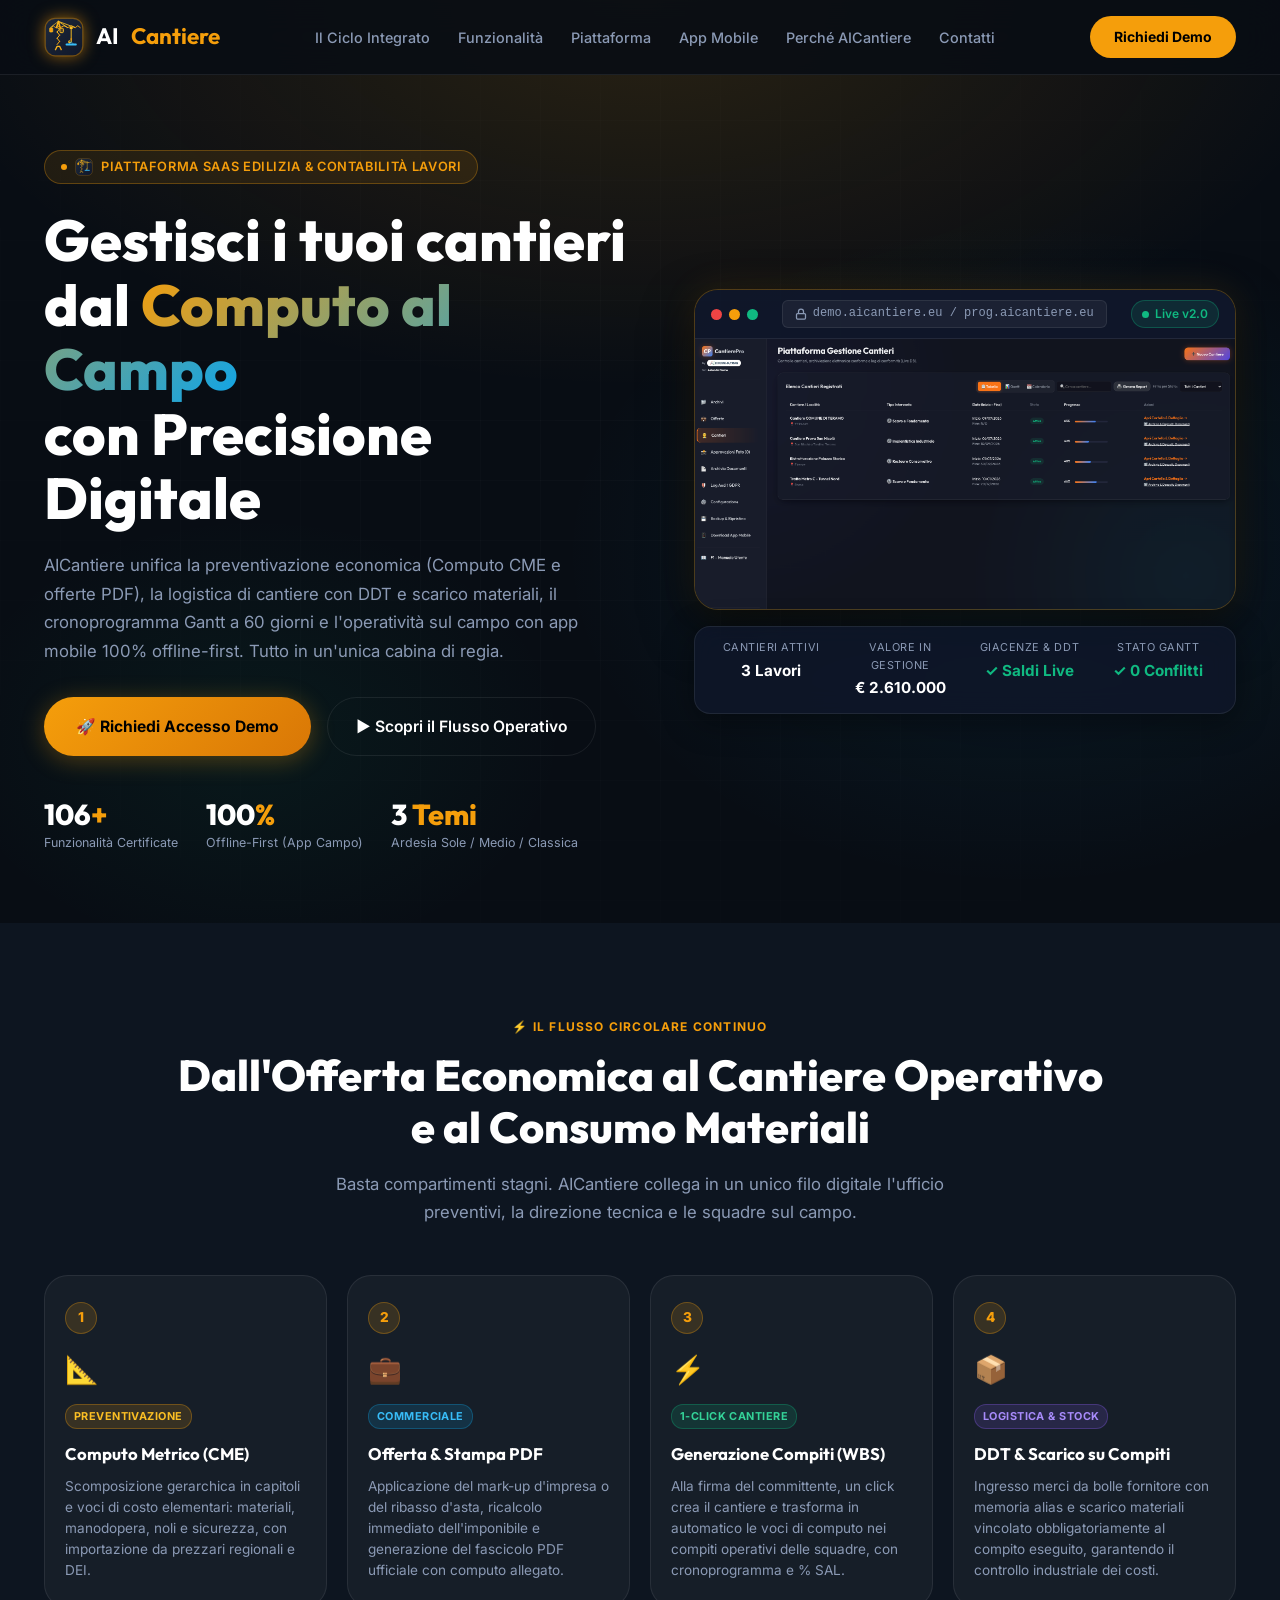
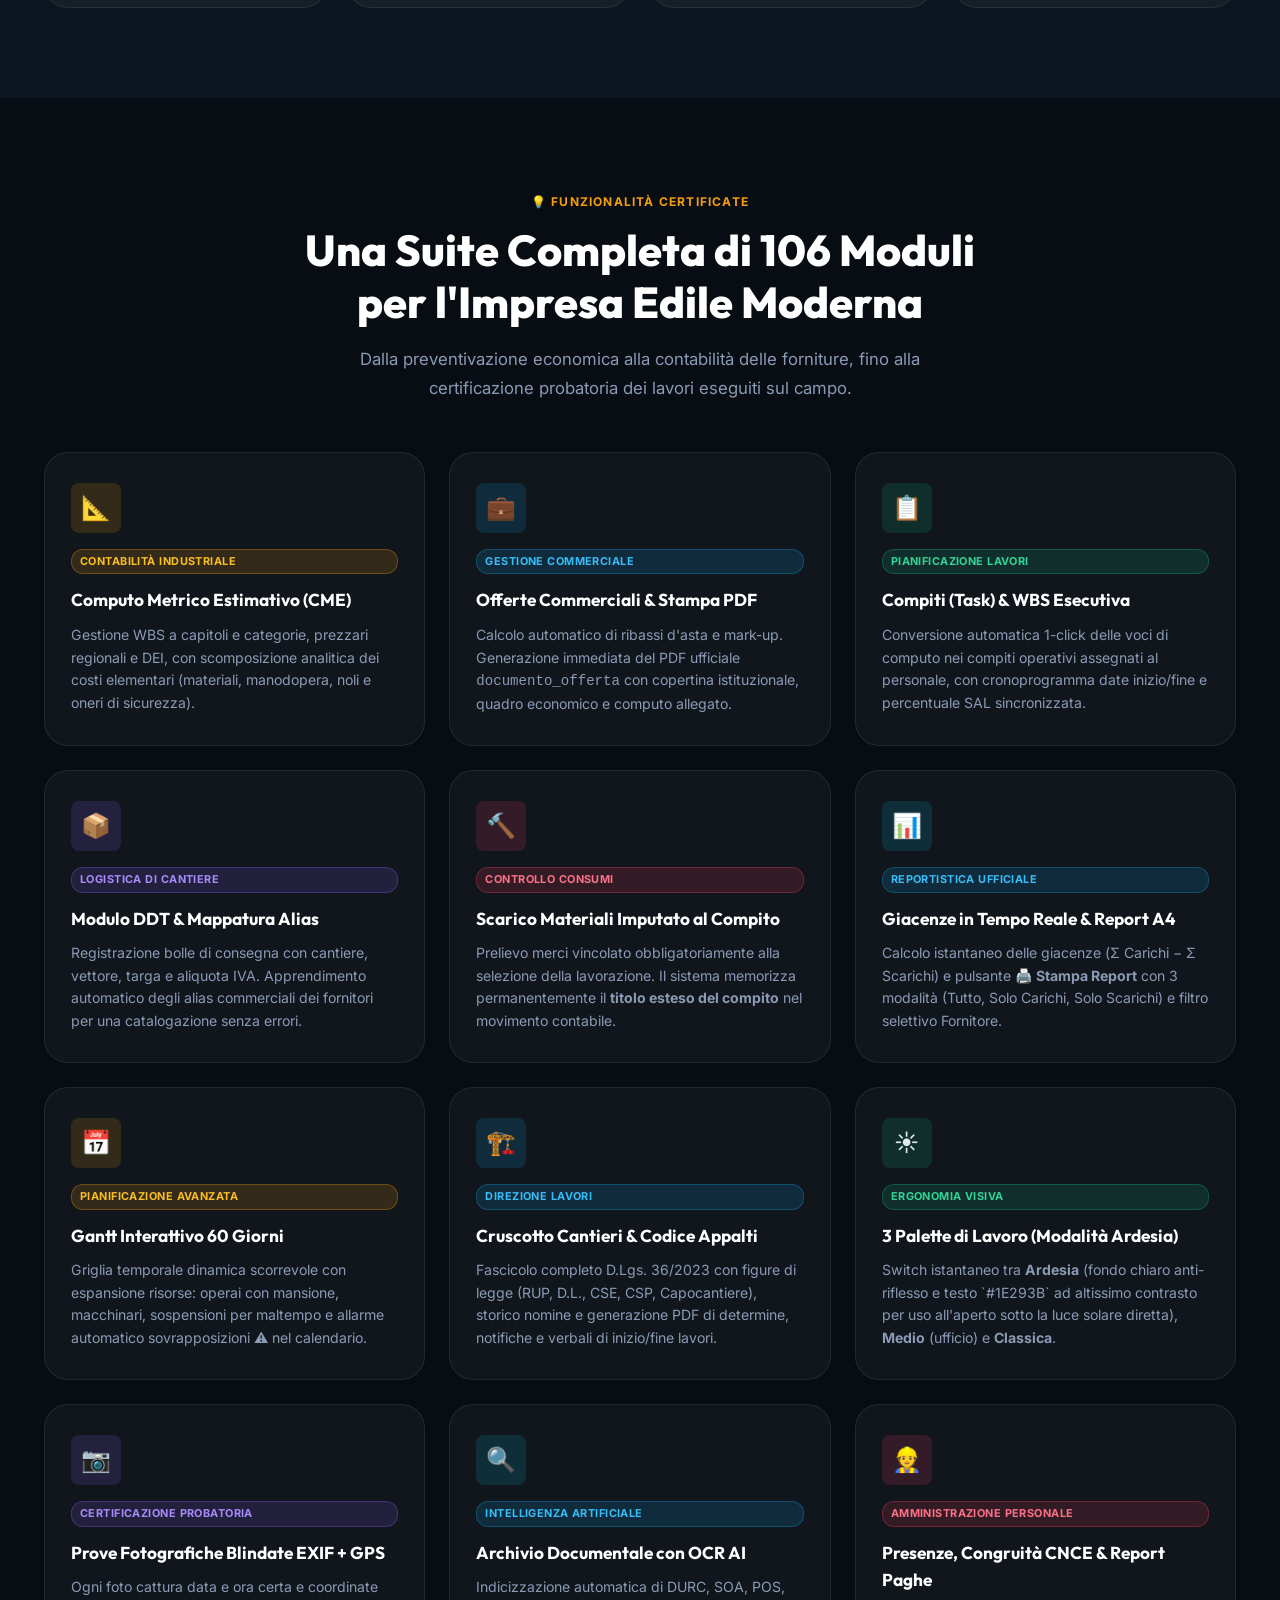
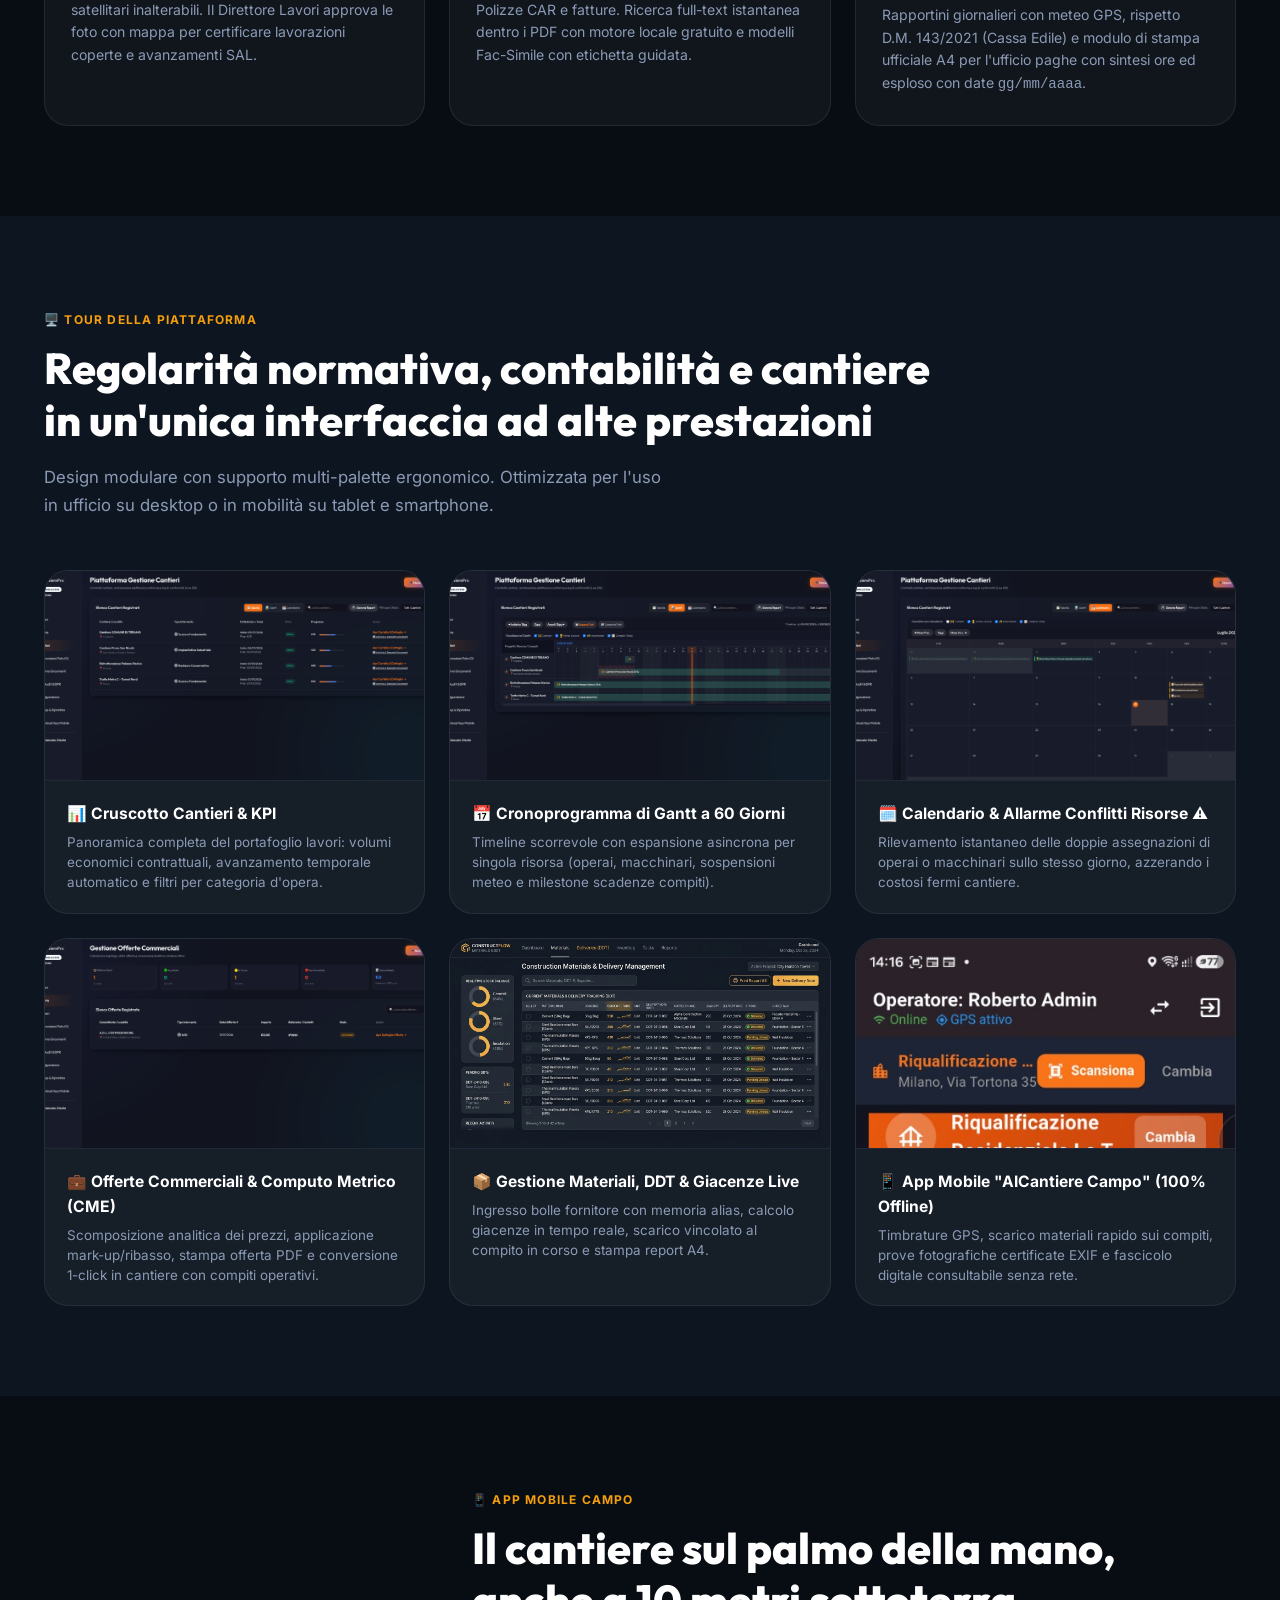
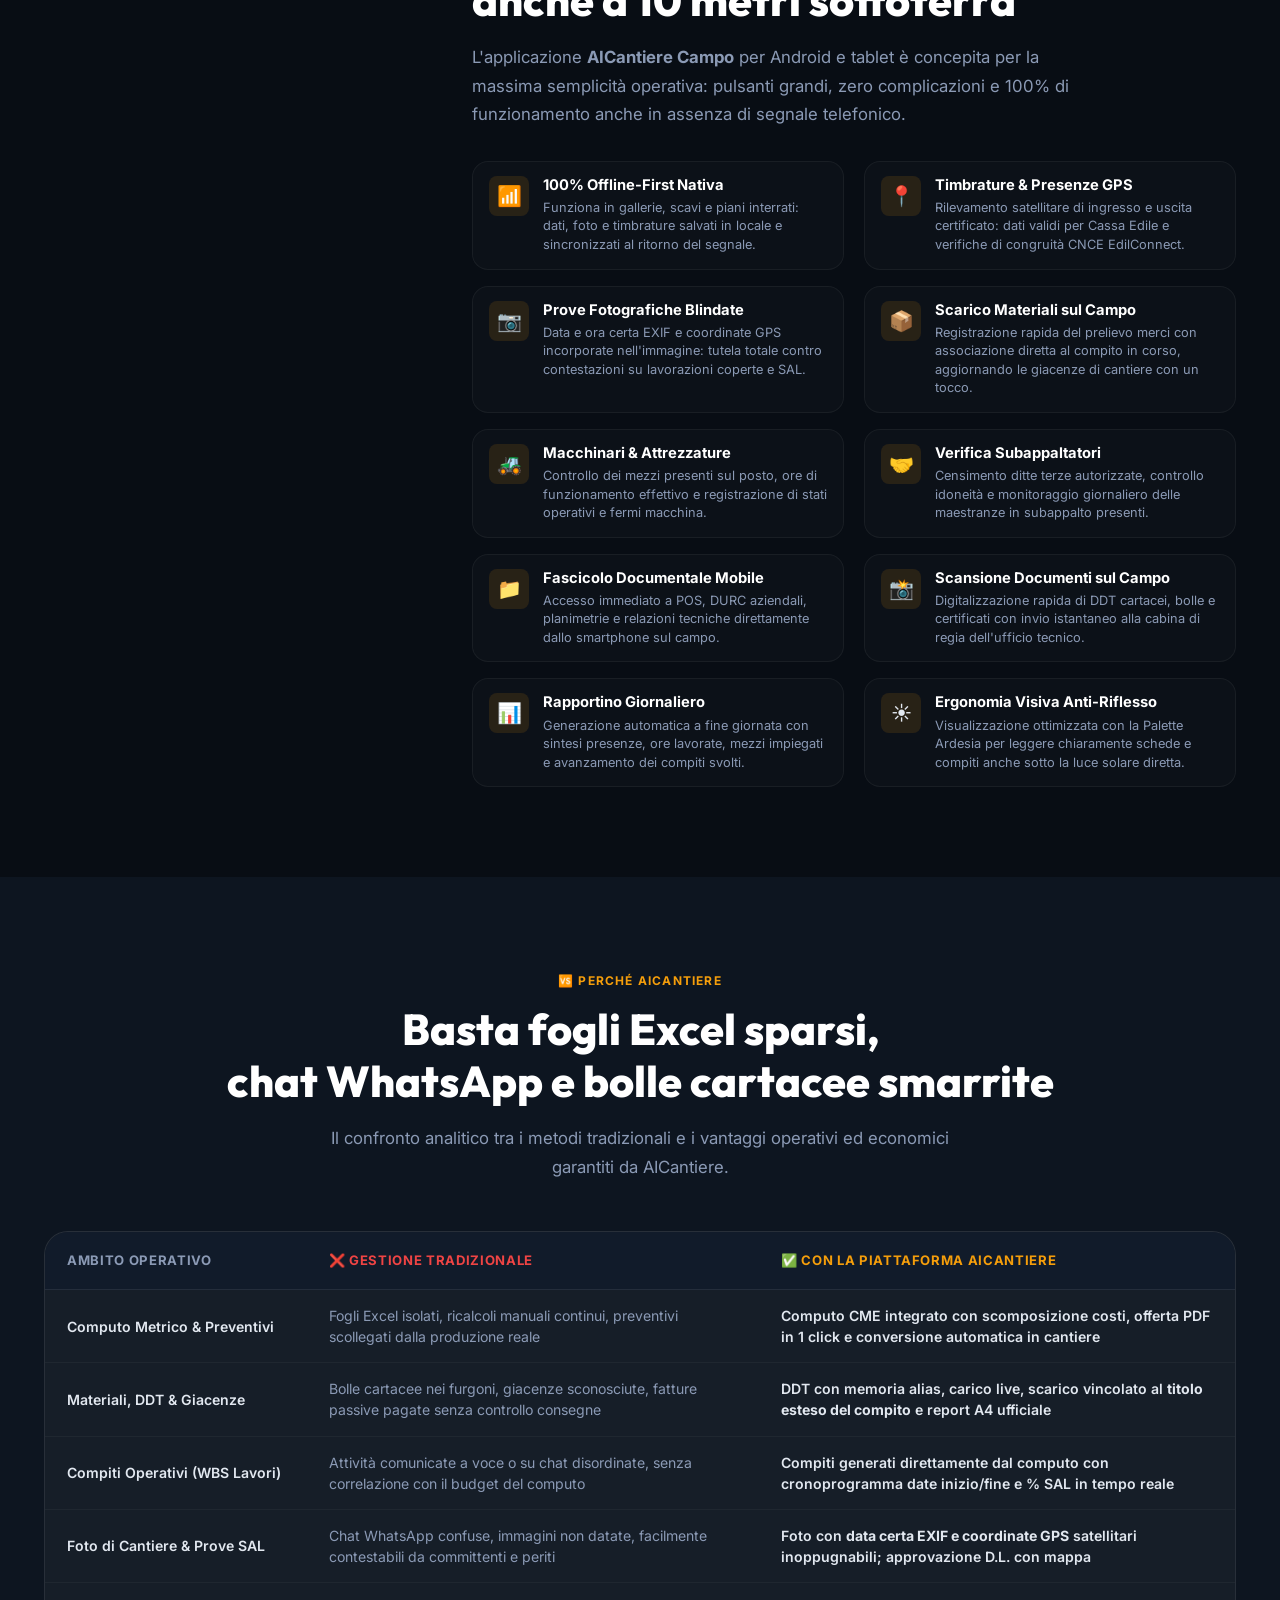
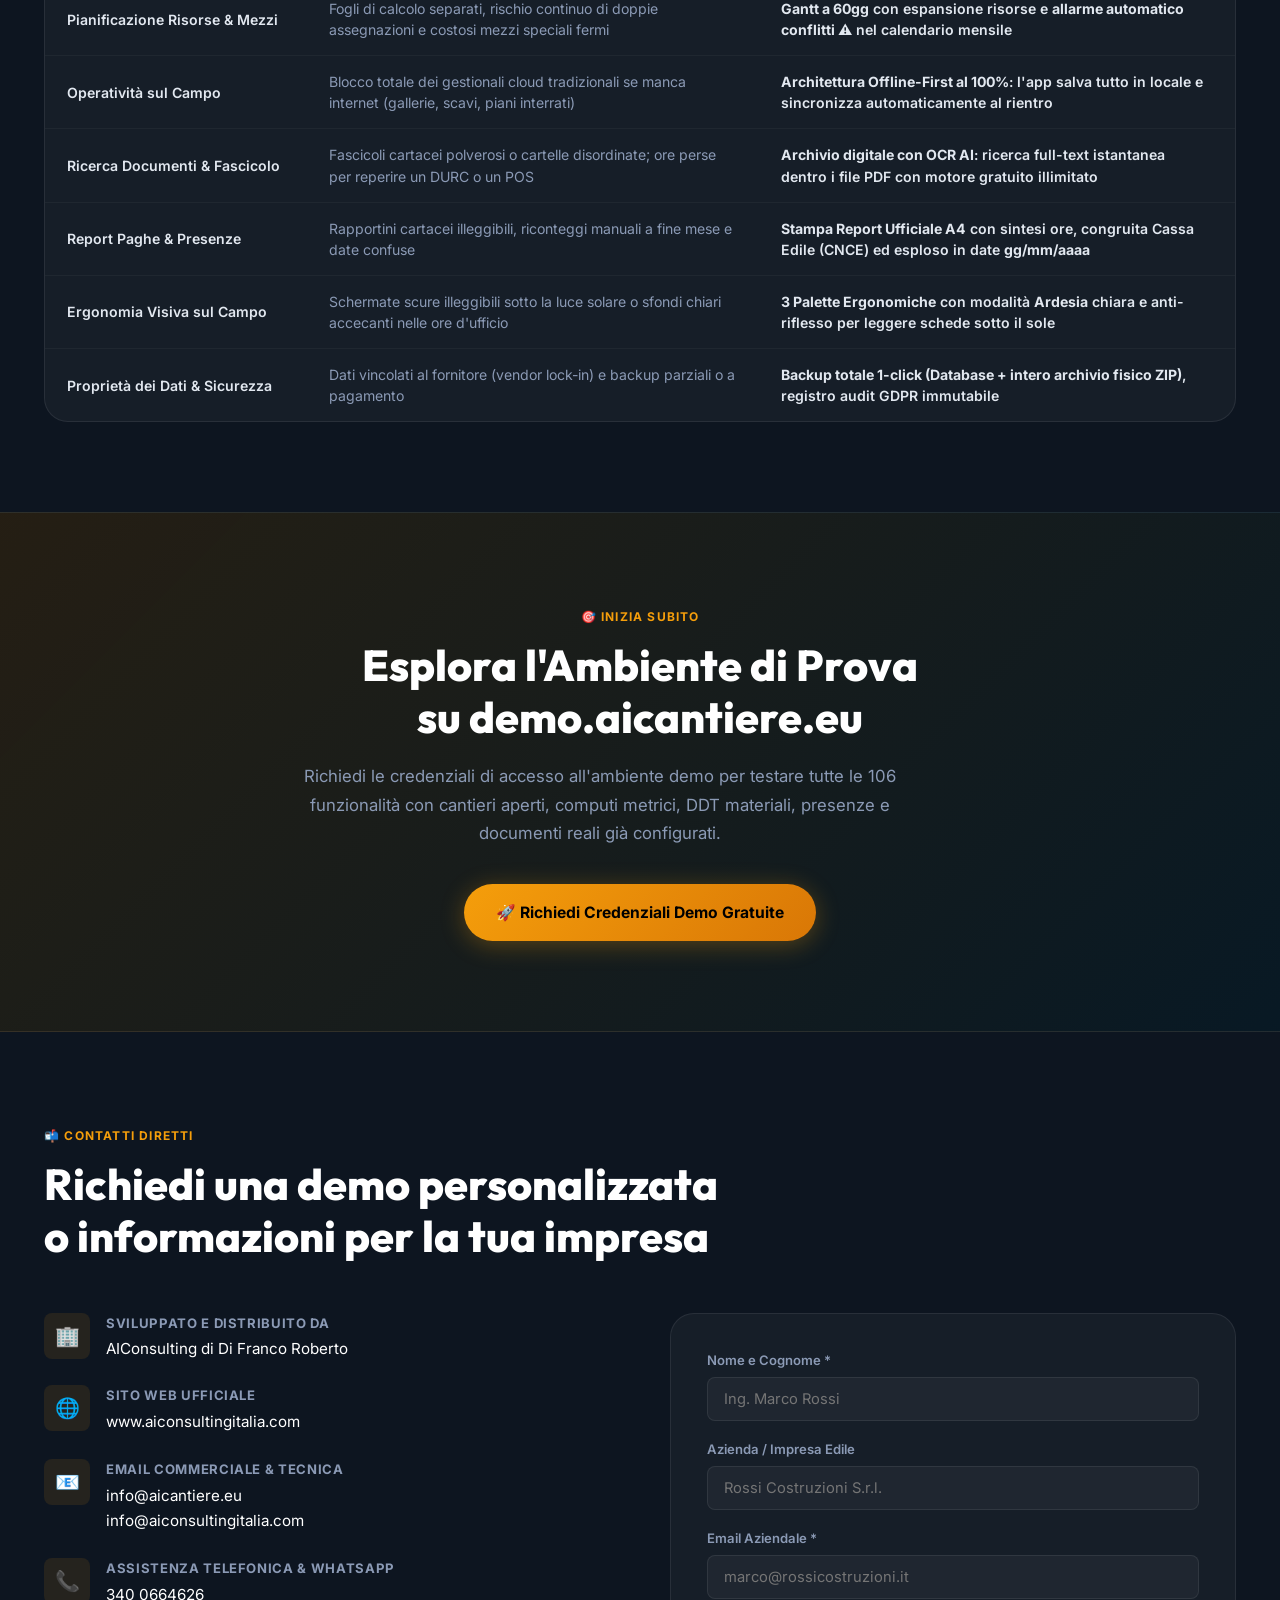
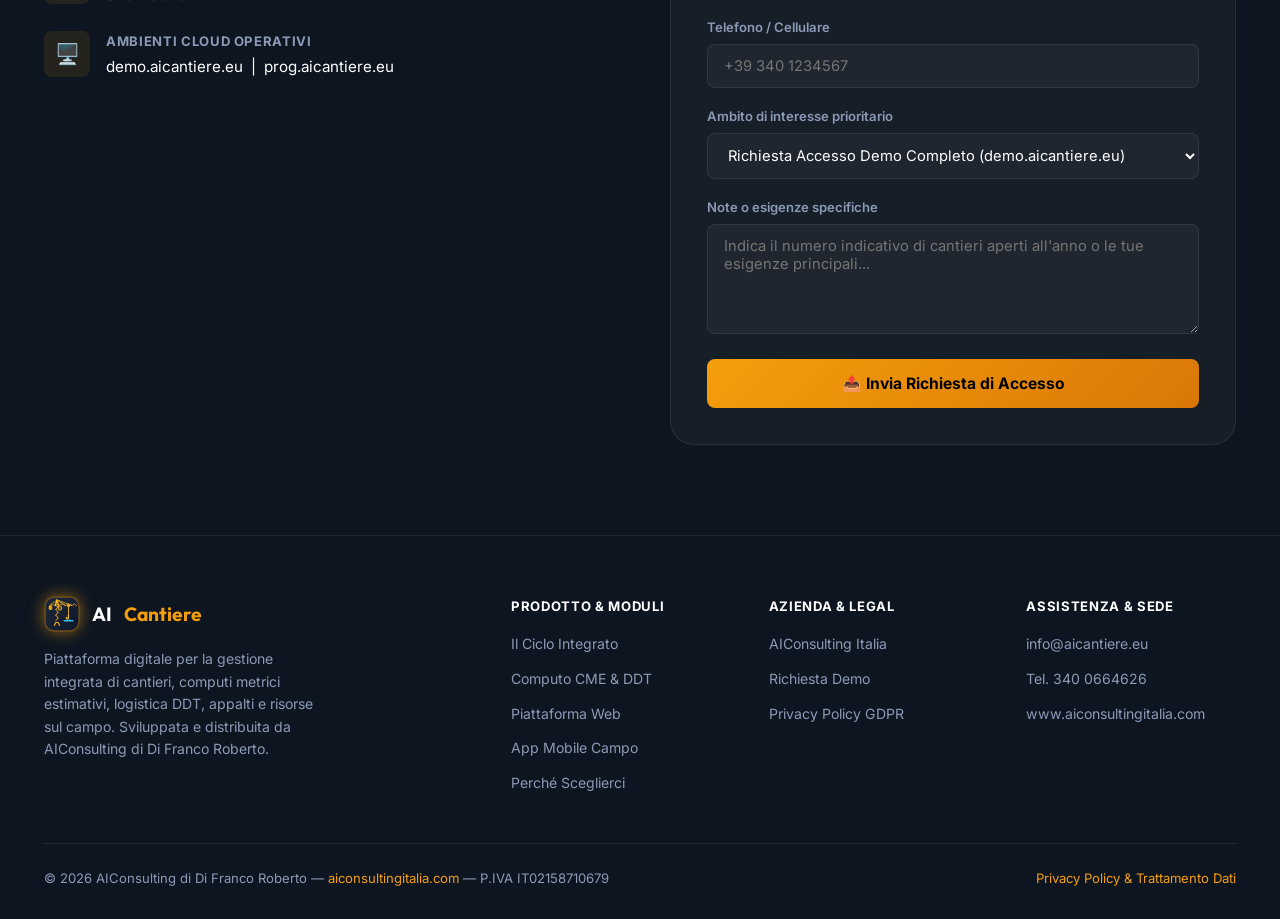
==== index.html @ 9cfc20d2 "feat(web): aggiornamento completo del sito aicantiere.eu con computo metrico CME, offerte PDF, logis" ====
<!DOCTYPE html>
<html lang="it">

<head>
  <meta charset="UTF-8" />
  <meta name="viewport" content="width=device-width, initial-scale=1.0" />
  <title>AICantiere — Piattaforma Cloud Edilizia | Computo Metrico, DDT Materiali, Cantieri &amp; App Mobile</title>
  <meta name="description"
    content="Piattaforma cloud di nuova generazione per imprese edili e impiantistiche. Computo metrico CME, preventivi e offerte PDF, logistica materiali con DDT e scarico su compiti, cronoprogramma Gantt 60gg, presenze GPS e app mobile offline-first." />
  <meta name="keywords"
    content="gestione cantiere, computo metrico estimativo, gestione ddt cantiere, scarico materiali cantiere, software edile cloud, app cantiere offline, Gantt cantieri, presenze cassa edile, OCR documenti edilizia" />
  <meta name="author" content="AIConsulting di Di Franco Roberto" />
  <meta property="og:title" content="AICantiere — Piattaforma Digitale per Cantieri, Computo e Logistica Materiali" />
  <meta property="og:description"
    content="Unifica computo metrico CME, offerte commerciali PDF, logistica DDT con giacenze live, cronoprogramma Gantt e app mobile offline-first per operatori." />
  <meta property="og:type" content="website" />
  <meta property="og:url" content="https://www.aicantiere.eu" />
  <meta property="og:image" content="https://www.aicantiere.eu/assets/images/logo.png" />
  <link rel="canonical" href="https://www.aicantiere.eu" />
  <link rel="icon" type="image/svg+xml" href="assets/images/crane-logo.svg" />
  <link rel="alternate icon" href="favicon.ico" />
  <link rel="stylesheet" href="assets/css/style.css" />
</head>

<body>

  <!-- NAVBAR -->
  <nav class="navbar" id="navbar" role="navigation" aria-label="Navigazione principale">
    <div class="container">
      <div class="nav-inner">
        <a href="#home" class="nav-logo" id="nav-logo-link" aria-label="AICantiere Homepage">
          <img src="assets/images/crane-logo.svg" alt="AICantiere Logo" />
          AI<span class="brand-accent">Cantiere</span>
        </a>
        <div class="nav-links" id="nav-links" role="menubar">
          <a href="#flusso" role="menuitem">Il Ciclo Integrato</a>
          <a href="#funzionalita" role="menuitem">Funzionalità</a>
          <a href="#piattaforma" role="menuitem">Piattaforma</a>
          <a href="#app-mobile" role="menuitem">App Mobile</a>
          <a href="#confronto" role="menuitem">Perché AICantiere</a>
          <a href="#contatti" role="menuitem">Contatti</a>
        </div>
        <a href="#contatti" class="btn-nav" id="btn-richiedi-demo">Richiedi Demo</a>
        <button class="hamburger" id="hamburger" aria-label="Menu" aria-expanded="false" aria-controls="nav-links">
          <span></span><span></span><span></span>
        </button>
      </div>
    </div>
  </nav>

  <!-- HERO -->
  <section class="hero" id="home" aria-label="Presentazione AICantiere">
    <div class="hero-bg" aria-hidden="true"></div>
    <div class="hero-grid" aria-hidden="true"></div>
    <div class="container">
      <div class="hero-content">
        <div class="hero-text">
          <div class="hero-badge"><img src="assets/images/crane-logo.svg" alt="" class="badge-crane-icon" /> Piattaforma SaaS Edilizia &amp; Contabilità Lavori</div>
          <h1 class="hero-title">
            Gestisci i tuoi cantieri<br />
            dal <span class="highlight">Computo al Campo</span><br />
            con Precisione Digitale
          </h1>
          <p class="hero-subtitle">
            AICantiere unifica la preventivazione economica (Computo CME e offerte PDF), la logistica di cantiere con DDT e scarico materiali, il cronoprogramma Gantt a 60 giorni e l'operatività sul campo con app mobile 100% offline-first. Tutto in un'unica cabina di regia.
          </p>
          <div class="hero-actions">
            <a href="#contatti" class="btn-primary" id="btn-hero-demo">
              🚀 Richiedi Accesso Demo
            </a>
            <a href="#flusso" class="btn-secondary" id="btn-hero-accedi">
              ▶ Scopri il Flusso Operativo
            </a>
          </div>
          <div class="hero-stats">
            <div class="stat">
              <div class="stat-value">106<span>+</span></div>
              <div class="stat-label">Funzionalità Certificate</div>
            </div>
            <div class="stat">
              <div class="stat-value">100<span>%</span></div>
              <div class="stat-label">Offline-First (App Campo)</div>
            </div>
            <div class="stat">
              <div class="stat-value">3 <span>Temi</span></div>
              <div class="stat-label">Ardesia Sole / Medio / Classica</div>
            </div>
          </div>
        </div>
        <div class="hero-visual" aria-hidden="true">
          <div class="mockup-window">
            <div class="mockup-header">
              <div class="mockup-dots">
                <span class="dot dot-red"></span>
                <span class="dot dot-yellow"></span>
                <span class="dot dot-green"></span>
              </div>
              <div class="mockup-address">
                <svg width="12" height="12" viewBox="0 0 24 24" fill="none" stroke="currentColor" stroke-width="2.5">
                  <rect x="3" y="11" width="18" height="11" rx="2" ry="2"></rect>
                  <path d="M7 11V7a5 5 0 0 1 10 0v4"></path>
                </svg>
                <span>demo.aicantiere.eu / prog.aicantiere.eu</span>
              </div>
              <div class="mockup-badge-live">
                <span class="pulse-dot"></span> Live v2.0
              </div>
            </div>
            <div class="mockup-screen">
              <img src="assets/images/cantieri.png" alt="Dashboard AICantiere — Cruscotto Cantieri e Volumi Economici" />
            </div>
          </div>
          <div class="hero-kpi-bar">
            <div class="kpi-item">
              <span class="kpi-label">Cantieri Attivi</span>
              <span class="kpi-val">3 Lavori</span>
            </div>
            <div class="kpi-item">
              <span class="kpi-label">Valore in Gestione</span>
              <span class="kpi-val">€ 2.610.000</span>
            </div>
            <div class="kpi-item">
              <span class="kpi-label">Giacenze &amp; DDT</span>
              <span class="kpi-val kpi-ok">✓ Saldi Live</span>
            </div>
            <div class="kpi-item">
              <span class="kpi-label">Stato Gantt</span>
              <span class="kpi-val kpi-ok">✓ 0 Conflitti</span>
            </div>
          </div>
        </div>
      </div>
    </div>
  </section>

  <!-- IL CICLO INTEGRATO -->
  <section class="section section-alt" id="flusso" aria-label="Il ciclo integrato di AICantiere">
    <div class="container">
      <div class="text-center fade-up">
        <div class="section-label">⚡ Il Flusso Circolare Continuo</div>
        <h2 class="section-title">Dall'Offerta Economica al Cantiere Operativo<br />e al Consumo Materiali</h2>
        <p class="section-subtitle">Basta compartimenti stagni. AICantiere collega in un unico filo digitale l'ufficio preventivi, la direzione tecnica e le squadre sul campo.</p>
      </div>
      <div class="flow-steps">
        <div class="flow-card fade-up fade-up-delay-1">
          <div class="flow-num">1</div>
          <div class="flow-icon">📐</div>
          <div class="card-badge badge-gold">Preventivazione</div>
          <h3 class="flow-title">Computo Metrico (CME)</h3>
          <p class="flow-desc">Scomposizione gerarchica in capitoli e voci di costo elementari: materiali, manodopera, noli e sicurezza, con importazione da prezzari regionali e DEI.</p>
        </div>
        <div class="flow-card fade-up fade-up-delay-2">
          <div class="flow-num">2</div>
          <div class="flow-icon">💼</div>
          <div class="card-badge badge-blue">Commerciale</div>
          <h3 class="flow-title">Offerta &amp; Stampa PDF</h3>
          <p class="flow-desc">Applicazione del mark-up d'impresa o del ribasso d'asta, ricalcolo immediato dell'imponibile e generazione del fascicolo PDF ufficiale con computo allegato.</p>
        </div>
        <div class="flow-card fade-up fade-up-delay-3">
          <div class="flow-num">3</div>
          <div class="flow-icon">⚡</div>
          <div class="card-badge badge-green">1-Click Cantiere</div>
          <h3 class="flow-title">Generazione Compiti (WBS)</h3>
          <p class="flow-desc">Alla firma del committente, un click crea il cantiere e trasforma in automatico le voci di computo nei compiti operativi delle squadre, con cronoprogramma e % SAL.</p>
        </div>
        <div class="flow-card fade-up fade-up-delay-4">
          <div class="flow-num">4</div>
          <div class="flow-icon">📦</div>
          <div class="card-badge badge-purple">Logistica &amp; Stock</div>
          <h3 class="flow-title">DDT &amp; Scarico su Compiti</h3>
          <p class="flow-desc">Ingresso merci da bolle fornitore con memoria alias e scarico materiali vincolato obbligatoriamente al compito eseguito, garantendo il controllo industriale dei costi.</p>
        </div>
      </div>
    </div>
  </section>

  <!-- FUNZIONALITÀ (12 CARDS) -->
  <section class="section" id="funzionalita" aria-label="Funzionalità principali della piattaforma">
    <div class="container">
      <div class="text-center fade-up">
        <div class="section-label">💡 Funzionalità Certificate</div>
        <h2 class="section-title">Una Suite Completa di 106 Moduli<br />per l'Impresa Edile Moderna</h2>
        <p class="section-subtitle">Dalla preventivazione economica alla contabilità delle forniture, fino alla certificazione probatoria dei lavori eseguiti sul campo.</p>
      </div>
      <div class="features-grid">
        <!-- 1. CME -->
        <div class="feature-card fade-up fade-up-delay-1">
          <div class="feature-icon icon-amber">📐</div>
          <span class="card-badge badge-gold">Contabilità Industriale</span>
          <h3 class="feature-title">Computo Metrico Estimativo (CME)</h3>
          <p class="feature-desc">Gestione WBS a capitoli e categorie, prezzari regionali e DEI, con scomposizione analitica dei costi elementari (materiali, manodopera, noli e oneri di sicurezza).</p>
        </div>
        <!-- 2. Offerte PDF -->
        <div class="feature-card fade-up fade-up-delay-2">
          <div class="feature-icon icon-sky">💼</div>
          <span class="card-badge badge-blue">Gestione Commerciale</span>
          <h3 class="feature-title">Offerte Commerciali &amp; Stampa PDF</h3>
          <p class="feature-desc">Calcolo automatico di ribassi d'asta e mark-up. Generazione immediata del PDF ufficiale <code>documento_offerta</code> con copertina istituzionale, quadro economico e computo allegato.</p>
        </div>
        <!-- 3. Compiti dal Computo -->
        <div class="feature-card fade-up fade-up-delay-3">
          <div class="feature-icon icon-green">📋</div>
          <span class="card-badge badge-green">Pianificazione Lavori</span>
          <h3 class="feature-title">Compiti (Task) &amp; WBS Esecutiva</h3>
          <p class="feature-desc">Conversione automatica 1-click delle voci di computo nei compiti operativi assegnati al personale, con cronoprogramma date inizio/fine e percentuale SAL sincronizzata.</p>
        </div>
        <!-- 4. DDT & Alias -->
        <div class="feature-card fade-up fade-up-delay-1">
          <div class="feature-icon icon-purple">📦</div>
          <span class="card-badge badge-purple">Logistica di Cantiere</span>
          <h3 class="feature-title">Modulo DDT &amp; Mappatura Alias</h3>
          <p class="feature-desc">Registrazione bolle di consegna con cantiere, vettore, targa e aliquota IVA. Apprendimento automatico degli alias commerciali dei fornitori per una catalogazione senza errori.</p>
        </div>
        <!-- 5. Scarico su Compiti -->
        <div class="feature-card fade-up fade-up-delay-2">
          <div class="feature-icon icon-rose">🔨</div>
          <span class="card-badge badge-rose">Controllo Consumi</span>
          <h3 class="feature-title">Scarico Materiali Imputato al Compito</h3>
          <p class="feature-desc">Prelievo merci vincolato obbligatoriamente alla selezione della lavorazione. Il sistema memorizza permanentemente il <b>titolo esteso del compito</b> nel movimento contabile.</p>
        </div>
        <!-- 6. Giacenze Live & Report A4 -->
        <div class="feature-card fade-up fade-up-delay-3">
          <div class="feature-icon icon-cyan">📊</div>
          <span class="card-badge badge-blue">Reportistica Ufficiale</span>
          <h3 class="feature-title">Giacenze in Tempo Reale &amp; Report A4</h3>
          <p class="feature-desc">Calcolo istantaneo delle giacenze (Σ Carichi − Σ Scarichi) e pulsante <b>🖨️ Stampa Report</b> con 3 modalità (Tutto, Solo Carichi, Solo Scarichi) e filtro selettivo Fornitore.</p>
        </div>
        <!-- 7. Gantt 60 Giorni -->
        <div class="feature-card fade-up fade-up-delay-1">
          <div class="feature-icon icon-amber">📅</div>
          <span class="card-badge badge-gold">Pianificazione Avanzata</span>
          <h3 class="feature-title">Gantt Interattivo 60 Giorni</h3>
          <p class="feature-desc">Griglia temporale dinamica scorrevole con espansione risorse: operai con mansione, macchinari, sospensioni per maltempo e allarme automatico sovrapposizioni ⚠️ nel calendario.</p>
        </div>
        <!-- 8. Cruscotto Cantieri -->
        <div class="feature-card fade-up fade-up-delay-2">
          <div class="feature-icon icon-sky">🏗️</div>
          <span class="card-badge badge-blue">Direzione Lavori</span>
          <h3 class="feature-title">Cruscotto Cantieri &amp; Codice Appalti</h3>
          <p class="feature-desc">Fascicolo completo D.Lgs. 36/2023 con figure di legge (RUP, D.L., CSE, CSP, Capocantiere), storico nomine e generazione PDF di determine, notifiche e verbali di inizio/fine lavori.</p>
        </div>
        <!-- 9. 3 Palette Ergonomiche -->
        <div class="feature-card fade-up fade-up-delay-3">
          <div class="feature-icon icon-green">☀️</div>
          <span class="card-badge badge-green">Ergonomia Visiva</span>
          <h3 class="feature-title">3 Palette di Lavoro (Modalità Ardesia)</h3>
          <p class="feature-desc">Switch istantaneo tra <b>Ardesia</b> (fondo chiaro anti-riflesso e testo `#1E293B` ad altissimo contrasto per uso all'aperto sotto la luce solare diretta), <b>Medio</b> (ufficio) e <b>Classica</b>.</p>
        </div>
        <!-- 10. Prove Fotografiche GPS -->
        <div class="feature-card fade-up fade-up-delay-1">
          <div class="feature-icon icon-purple">📷</div>
          <span class="card-badge badge-purple">Certificazione Probatoria</span>
          <h3 class="feature-title">Prove Fotografiche Blindate EXIF + GPS</h3>
          <p class="feature-desc">Ogni foto cattura data e ora certa e coordinate satellitari inalterabili. Il Direttore Lavori approva le foto con mappa per certificare lavorazioni coperte e avanzamenti SAL.</p>
        </div>
        <!-- 11. Documentale OCR AI -->
        <div class="feature-card fade-up fade-up-delay-2">
          <div class="feature-icon icon-cyan">🔍</div>
          <span class="card-badge badge-blue">Intelligenza Artificiale</span>
          <h3 class="feature-title">Archivio Documentale con OCR AI</h3>
          <p class="feature-desc">Indicizzazione automatica di DURC, SOA, POS, Polizze CAR e fatture. Ricerca full-text istantanea dentro i PDF con motore locale gratuito e modelli Fac-Simile con etichetta guidata.</p>
        </div>
        <!-- 12. Presenze & Report Paghe -->
        <div class="feature-card fade-up fade-up-delay-3">
          <div class="feature-icon icon-rose">👷</div>
          <span class="card-badge badge-rose">Amministrazione Personale</span>
          <h3 class="feature-title">Presenze, Congruità CNCE &amp; Report Paghe</h3>
          <p class="feature-desc">Rapportini giornalieri con meteo GPS, rispetto D.M. 143/2021 (Cassa Edile) e modulo di stampa ufficiale A4 per l'ufficio paghe con sintesi ore ed esploso con date <code>gg/mm/aaaa</code>.</p>
        </div>
      </div>
    </div>
  </section>

  <!-- PIATTAFORMA / SCREENSHOT (6 CARDS) -->
  <section class="section section-alt" id="piattaforma" aria-label="Schermate della piattaforma AICantiere">
    <div class="container">
      <div class="fade-up">
        <div class="section-label">🖥️ Tour della Piattaforma</div>
        <h2 class="section-title">Regolarità normativa, contabilità e cantiere<br />in un'unica interfaccia ad alte prestazioni</h2>
        <p class="section-subtitle">Design modulare con supporto multi-palette ergonomico. Ottimizzata per l'uso in ufficio su desktop o in mobilità su tablet e smartphone.</p>
      </div>
      <div class="screenshots-grid">
        <!-- 1. Cantieri -->
        <div class="screenshot-card fade-up fade-up-delay-1">
          <img src="assets/images/cantieri.png" alt="Cruscotto Cantieri AICantiere" />
          <div class="screenshot-info">
            <h3>📊 Cruscotto Cantieri &amp; KPI</h3>
            <p>Panoramica completa del portafoglio lavori: volumi economici contrattuali, avanzamento temporale automatico e filtri per categoria d'opera.</p>
          </div>
        </div>
        <!-- 2. Gantt -->
        <div class="screenshot-card fade-up fade-up-delay-2">
          <img src="assets/images/gantt.png" alt="Gantt Interattivo 60gg AICantiere" />
          <div class="screenshot-info">
            <h3>📅 Cronoprogramma di Gantt a 60 Giorni</h3>
            <p>Timeline scorrevole con espansione asincrona per singola risorsa (operai, macchinari, sospensioni meteo e milestone scadenze compiti).</p>
          </div>
        </div>
        <!-- 3. Calendario Conflitti -->
        <div class="screenshot-card fade-up fade-up-delay-3">
          <img src="assets/images/calendario.png" alt="Calendario Conflitti Risorse AICantiere" />
          <div class="screenshot-info">
            <h3>🗓️ Calendario &amp; Allarme Conflitti Risorse ⚠️</h3>
            <p>Rilevamento istantaneo delle doppie assegnazioni di operai o macchinari sullo stesso giorno, azzerando i costosi fermi cantiere.</p>
          </div>
        </div>
        <!-- 4. Offerte & Computo CME -->
        <div class="screenshot-card fade-up fade-up-delay-4">
          <img src="assets/images/offerte.png" alt="CRM Offerte e Computo Metrico Estimativo CME" />
          <div class="screenshot-info">
            <h3>💼 Offerte Commerciali &amp; Computo Metrico (CME)</h3>
            <p>Scomposizione analitica dei prezzi, applicazione mark-up/ribasso, stampa offerta PDF e conversione 1-click in cantiere con compiti operativi.</p>
          </div>
        </div>
        <!-- 5. Materiali & DDT -->
        <div class="screenshot-card fade-up fade-up-delay-5">
          <img src="assets/images/materiali_ddt.jpg" alt="Logistica di Cantiere, DDT Fornitori e Scarico Materiali su Compiti" />
          <div class="screenshot-info">
            <h3>📦 Gestione Materiali, DDT &amp; Giacenze Live</h3>
            <p>Ingresso bolle fornitore con memoria alias, calcolo giacenze in tempo reale, scarico vincolato al compito in corso e stampa report A4.</p>
          </div>
        </div>
        <!-- 6. App Mobile -->
        <div class="screenshot-card card-mobile fade-up fade-up-delay-5">
          <img src="assets/images/app-mobile-campo.jpg" alt="App Mobile AICantiere Campo per Operatori" />
          <div class="screenshot-info">
            <h3>📱 App Mobile "AICantiere Campo" (100% Offline)</h3>
            <p>Timbrature GPS, scarico materiali rapido sui compiti, prove fotografiche certificate EXIF e fascicolo digitale consultabile senza rete.</p>
          </div>
        </div>
      </div>
    </div>
  </section>

  <!-- APP MOBILE -->
  <section class="section" id="app-mobile" aria-label="App mobile AICantiere Campo per smartphone e tablet">
    <div class="container">
      <div class="mobile-section">
        <div class="mobile-visual fade-up">
          <div class="mobile-glow" aria-hidden="true"></div>
          <div class="mobile-dual-phones">
            <div class="mobile-phone phone-back">
              <span class="phone-tag">🔐 Accesso Diretto</span>
              <img src="assets/images/app-mobile-login.jpg" alt="Login e autenticazione AICantiere Campo" />
            </div>
            <div class="mobile-phone phone-front">
              <span class="phone-tag">🚧 Selezione Cantiere</span>
              <img src="assets/images/app-mobile-cantieri.jpg"
                alt="Selezione cantiere geolocalizzato AICantiere Campo" />
            </div>
          </div>
        </div>
        <div class="fade-up fade-up-delay-2">
          <div class="section-label">📱 App Mobile Campo</div>
          <h2 class="section-title">Il cantiere sul palmo della mano,<br />anche a 10 metri sottoterra</h2>
          <p class="section-subtitle">L'applicazione <strong>AICantiere Campo</strong> per Android e tablet è concepita per la massima semplicità operativa: pulsanti grandi, zero complicazioni e 100% di funzionamento anche in assenza di segnale telefonico.</p>
          <div class="mobile-features">
            <div class="mobile-feature">
              <div class="mf-icon">📶</div>
              <div class="mf-text">
                <h4>100% Offline-First Nativa</h4>
                <p>Funziona in gallerie, scavi e piani interrati: dati, foto e timbrature salvati in locale e sincronizzati al ritorno del segnale.</p>
              </div>
            </div>
            <div class="mobile-feature">
              <div class="mf-icon">📍</div>
              <div class="mf-text">
                <h4>Timbrature &amp; Presenze GPS</h4>
                <p>Rilevamento satellitare di ingresso e uscita certificato: dati validi per Cassa Edile e verifiche di congruità CNCE EdilConnect.</p>
              </div>
            </div>
            <div class="mobile-feature">
              <div class="mf-icon">📷</div>
              <div class="mf-text">
                <h4>Prove Fotografiche Blindate</h4>
                <p>Data e ora certa EXIF e coordinate GPS incorporate nell'immagine: tutela totale contro contestazioni su lavorazioni coperte e SAL.</p>
              </div>
            </div>
            <div class="mobile-feature">
              <div class="mf-icon">📦</div>
              <div class="mf-text">
                <h4>Scarico Materiali sul Campo</h4>
                <p>Registrazione rapida del prelievo merci con associazione diretta al compito in corso, aggiornando le giacenze di cantiere con un tocco.</p>
              </div>
            </div>
            <div class="mobile-feature">
              <div class="mf-icon">🚜</div>
              <div class="mf-text">
                <h4>Macchinari &amp; Attrezzature</h4>
                <p>Controllo dei mezzi presenti sul posto, ore di funzionamento effettivo e registrazione di stati operativi e fermi macchina.</p>
              </div>
            </div>
            <div class="mobile-feature">
              <div class="mf-icon">🤝</div>
              <div class="mf-text">
                <h4>Verifica Subappaltatori</h4>
                <p>Censimento ditte terze autorizzate, controllo idoneità e monitoraggio giornaliero delle maestranze in subappalto presenti.</p>
              </div>
            </div>
            <div class="mobile-feature">
              <div class="mf-icon">📁</div>
              <div class="mf-text">
                <h4>Fascicolo Documentale Mobile</h4>
                <p>Accesso immediato a POS, DURC aziendali, planimetrie e relazioni tecniche direttamente dallo smartphone sul campo.</p>
              </div>
            </div>
            <div class="mobile-feature">
              <div class="mf-icon">📸</div>
              <div class="mf-text">
                <h4>Scansione Documenti sul Campo</h4>
                <p>Digitalizzazione rapida di DDT cartacei, bolle e certificati con invio istantaneo alla cabina di regia dell'ufficio tecnico.</p>
              </div>
            </div>
            <div class="mobile-feature">
              <div class="mf-icon">📊</div>
              <div class="mf-text">
                <h4>Rapportino Giornaliero</h4>
                <p>Generazione automatica a fine giornata con sintesi presenze, ore lavorate, mezzi impiegati e avanzamento dei compiti svolti.</p>
              </div>
            </div>
            <div class="mobile-feature">
              <div class="mf-icon">☀️</div>
              <div class="mf-text">
                <h4>Ergonomia Visiva Anti-Riflesso</h4>
                <p>Visualizzazione ottimizzata con la Palette Ardesia per leggere chiaramente schede e compiti anche sotto la luce solare diretta.</p>
              </div>
            </div>
          </div>
        </div>
      </div>
    </div>
  </section>

  <!-- CONFRONTO -->
  <section class="section section-alt" id="confronto" aria-label="Confronto gestione tradizionale vs AICantiere">
    <div class="container">
      <div class="text-center fade-up">
        <div class="section-label">🆚 Perché AICantiere</div>
        <h2 class="section-title">Basta fogli Excel sparsi,<br />chat WhatsApp e bolle cartacee smarrite</h2>
        <p class="section-subtitle">Il confronto analitico tra i metodi tradizionali e i vantaggi operativi ed economici garantiti da AICantiere.</p>
      </div>
      <div class="fade-up fade-up-delay-2">
        <table class="comparison-table" role="table" aria-label="Tabella comparativa gestione cantiere">
          <thead>
            <tr>
              <th scope="col">Ambito Operativo</th>
              <th scope="col">❌ Gestione Tradizionale</th>
              <th scope="col">✅ Con la Piattaforma AICantiere</th>
            </tr>
          </thead>
          <tbody>
            <tr>
              <td>Computo Metrico &amp; Preventivi</td>
              <td class="badge-bad">Fogli Excel isolati, ricalcoli manuali continui, preventivi scollegati dalla produzione reale</td>
              <td class="badge-good">Computo CME integrato con scomposizione costi, offerta PDF in 1 click e conversione automatica in cantiere</td>
            </tr>
            <tr>
              <td>Materiali, DDT &amp; Giacenze</td>
              <td class="badge-bad">Bolle cartacee nei furgoni, giacenze sconosciute, fatture passive pagate senza controllo consegne</td>
              <td class="badge-good">DDT con memoria alias, carico live, scarico vincolato al <b>titolo esteso del compito</b> e report A4 ufficiale</td>
            </tr>
            <tr>
              <td>Compiti Operativi (WBS Lavori)</td>
              <td class="badge-bad">Attività comunicate a voce o su chat disordinate, senza correlazione con il budget del computo</td>
              <td class="badge-good">Compiti generati direttamente dal computo con cronoprogramma date inizio/fine e % SAL in tempo reale</td>
            </tr>
            <tr>
              <td>Foto di Cantiere &amp; Prove SAL</td>
              <td class="badge-bad">Chat WhatsApp confuse, immagini non datate, facilmente contestabili da committenti e periti</td>
              <td class="badge-good">Foto con <b>data certa EXIF e coordinate GPS</b> satellitari inoppugnabili; approvazione D.L. con mappa</td>
            </tr>
            <tr>
              <td>Pianificazione Risorse &amp; Mezzi</td>
              <td class="badge-bad">Fogli di calcolo separati, rischio continuo di doppie assegnazioni e costosi mezzi speciali fermi</td>
              <td class="badge-good"><b>Gantt a 60gg</b> con espansione risorse e <b>allarme automatico conflitti ⚠️</b> nel calendario mensile</td>
            </tr>
            <tr>
              <td>Operatività sul Campo</td>
              <td class="badge-bad">Blocco totale dei gestionali cloud tradizionali se manca internet (gallerie, scavi, piani interrati)</td>
              <td class="badge-good"><b>Architettura Offline-First al 100%</b>: l'app salva tutto in locale e sincronizza automaticamente al rientro</td>
            </tr>
            <tr>
              <td>Ricerca Documenti &amp; Fascicolo</td>
              <td class="badge-bad">Fascicoli cartacei polverosi o cartelle disordinate; ore perse per reperire un DURC o un POS</td>
              <td class="badge-good"><b>Archivio digitale con OCR AI</b>: ricerca full-text istantanea dentro i file PDF con motore gratuito illimitato</td>
            </tr>
            <tr>
              <td>Report Paghe &amp; Presenze</td>
              <td class="badge-bad">Rapportini cartacei illeggibili, riconteggi manuali a fine mese e date confuse</td>
              <td class="badge-good"><b>Stampa Report Ufficiale A4</b> con sintesi ore, congruita Cassa Edile (CNCE) ed esploso in date <b>gg/mm/aaaa</b></td>
            </tr>
            <tr>
              <td>Ergonomia Visiva sul Campo</td>
              <td class="badge-bad">Schermate scure illeggibili sotto la luce solare o sfondi chiari accecanti nelle ore d'ufficio</td>
              <td class="badge-good"><b>3 Palette Ergonomiche</b> con modalità <b>Ardesia</b> chiara e anti-riflesso per leggere schede sotto il sole</td>
            </tr>
            <tr>
              <td>Proprietà dei Dati &amp; Sicurezza</td>
              <td class="badge-bad">Dati vincolati al fornitore (vendor lock-in) e backup parziali o a pagamento</td>
              <td class="badge-good"><b>Backup totale 1-click (Database + intero archivio fisico ZIP)</b>, registro audit GDPR immutabile</td>
            </tr>
          </tbody>
        </table>
      </div>
    </div>
  </section>

  <!-- CTA DEMO -->
  <section class="section cta-section" id="demo" aria-label="Richiesta accesso demo gratuita">
    <div class="container">
      <div class="cta-inner fade-up">
        <div class="section-label">🎯 Inizia Subito</div>
        <h2 class="section-title">Esplora l'Ambiente di Prova<br />su demo.aicantiere.eu</h2>
        <p class="section-subtitle">Richiedi le credenziali di accesso all'ambiente demo per testare tutte le 106 funzionalità con cantieri aperti, computi metrici, DDT materiali, presenze e documenti reali già configurati.</p>
        <div class="cta-actions">
          <a href="#contatti" class="btn-primary" id="btn-cta-prova">
            🚀 Richiedi Credenziali Demo Gratuite
          </a>
        </div>
      </div>
    </div>
  </section>

  <!-- CONTATTI -->
  <section class="section section-alt" id="contatti" aria-label="Contatti e richiesta informazioni commerciali">
    <div class="container">
      <div class="fade-up">
        <div class="section-label">📬 Contatti Diretti</div>
        <h2 class="section-title">Richiedi una demo personalizzata<br />o informazioni per la tua impresa</h2>
      </div>
      <div class="contact-grid" style="margin-top:50px;">
        <div class="contact-info fade-up fade-up-delay-1">
          <div class="contact-item">
            <div class="ci-icon">🏢</div>
            <div class="ci-text">
              <h4>Sviluppato e Distribuito da</h4>
              <p>AIConsulting di Di Franco Roberto</p>
            </div>
          </div>
          <div class="contact-item">
            <div class="ci-icon">🌐</div>
            <div class="ci-text">
              <h4>Sito Web Ufficiale</h4>
              <a href="https://www.aiconsultingitalia.com" target="_blank" rel="noopener">www.aiconsultingitalia.com</a>
            </div>
          </div>
          <div class="contact-item">
            <div class="ci-icon">📧</div>
            <div class="ci-text">
              <h4>Email Commerciale &amp; Tecnica</h4>
              <a href="mailto:info@aicantiere.eu">info@aicantiere.eu</a><br />
              <a href="mailto:info@aiconsultingitalia.com">info@aiconsultingitalia.com</a>
            </div>
          </div>
          <div class="contact-item">
            <div class="ci-icon">📞</div>
            <div class="ci-text">
              <h4>Assistenza Telefonica &amp; WhatsApp</h4>
              <a href="tel:+393400664626">340 0664626</a>
            </div>
          </div>
          <div class="contact-item">
            <div class="ci-icon">🖥️</div>
            <div class="ci-text">
              <h4>Ambienti Cloud Operativi</h4>
              <p>demo.aicantiere.eu &nbsp;|&nbsp; prog.aicantiere.eu</p>
            </div>
          </div>
        </div>
        <div class="contact-form-card fade-up fade-up-delay-2">
          <form id="contact-form" novalidate aria-label="Modulo di contatto">
            <div class="form-group">
              <label for="nome">Nome e Cognome *</label>
              <input type="text" id="nome" name="nome" placeholder="Ing. Marco Rossi" required autocomplete="name" />
            </div>
            <div class="form-group">
              <label for="azienda">Azienda / Impresa Edile</label>
              <input type="text" id="azienda" name="azienda" placeholder="Rossi Costruzioni S.r.l."
                autocomplete="organization" />
            </div>
            <div class="form-group">
              <label for="email">Email Aziendale *</label>
              <input type="email" id="email" name="email" placeholder="marco@rossicostruzioni.it" required
                autocomplete="email" />
            </div>
            <div class="form-group">
              <label for="telefono">Telefono / Cellulare</label>
              <input type="tel" id="telefono" name="telefono" placeholder="+39 340 1234567" autocomplete="tel" />
            </div>
            <div class="form-group">
              <label for="interesse">Ambito di interesse prioritario</label>
              <select id="interesse" name="interesse">
                <option value="accesso-demo" selected>Richiesta Accesso Demo Completo (demo.aicantiere.eu)</option>
                <option value="computo-materiali">Computo Metrico (CME) &amp; Gestione Materiali/DDT</option>
                <option value="app-campo">App Mobile Offline &amp; Prove Fotografiche GPS</option>
                <option value="gantt-presenze">Cronoprogramma Gantt, Presenze &amp; Report Paghe</option>
                <option value="attivazione-preventivo">Preventivo di Attivazione Istanza Aziendale</option>
              </select>
            </div>
            <div class="form-group">
              <label for="messaggio">Note o esigenze specifiche</label>
              <textarea id="messaggio" name="messaggio"
                placeholder="Indica il numero indicativo di cantieri aperti all'anno o le tue esigenze principali..."></textarea>
            </div>
            <button type="submit" class="btn-submit" id="btn-form-submit">
              📤 Invia Richiesta di Accesso
            </button>
          </form>
        </div>
      </div>
    </div>
  </section>

  <!-- FOOTER -->
  <footer role="contentinfo">
    <div class="container">
      <div class="footer-grid">
        <div class="footer-brand">
          <a href="#home" class="nav-logo" style="font-size:1.2rem;" aria-label="AICantiere">
            <img src="assets/images/crane-logo.svg" alt="AICantiere" style="width:36px;height:36px;" />
            AI<span class="brand-accent">Cantiere</span>
          </a>
          <p>Piattaforma digitale per la gestione integrata di cantieri, computi metrici estimativi, logistica DDT, appalti e risorse sul campo. Sviluppata e distribuita da AIConsulting di Di Franco Roberto.</p>
        </div>
        <div class="footer-col">
          <h4>Prodotto &amp; Moduli</h4>
          <ul>
            <li><a href="#flusso">Il Ciclo Integrato</a></li>
            <li><a href="#funzionalita">Computo CME &amp; DDT</a></li>
            <li><a href="#piattaforma">Piattaforma Web</a></li>
            <li><a href="#app-mobile">App Mobile Campo</a></li>
            <li><a href="#confronto">Perché Sceglierci</a></li>
          </ul>
        </div>
        <div class="footer-col">
          <h4>Azienda &amp; Legal</h4>
          <ul>
            <li><a href="https://www.aiconsultingitalia.com" target="_blank" rel="noopener">AIConsulting Italia</a></li>
            <li><a href="#contatti">Richiesta Demo</a></li>
            <li><a href="privacy-policy.html">Privacy Policy GDPR</a></li>
          </ul>
        </div>
        <div class="footer-col">
          <h4>Assistenza &amp; Sede</h4>
          <ul>
            <li><a href="mailto:info@aicantiere.eu">info@aicantiere.eu</a></li>
            <li><a href="tel:+393400664626">Tel. 340 0664626</a></li>
            <li><a href="https://www.aiconsultingitalia.com" target="_blank" rel="noopener">www.aiconsultingitalia.com</a></li>
          </ul>
        </div>
      </div>
      <div class="footer-bottom">
        <p>&copy; 2026 AIConsulting di Di Franco Roberto — <a href="https://www.aiconsultingitalia.com" target="_blank"
            rel="noopener">aiconsultingitalia.com</a> — P.IVA IT02158710679</p>
        <p><a href="privacy-policy.html">Privacy Policy &amp; Trattamento Dati</a></p>
      </div>
    </div>
  </footer>

  <!-- TOAST NOTIFICATION -->
  <div id="toast" role="status" aria-live="polite"></div>

  <script src="assets/js/main.js"></script>
</body>

</html>
---- assets/css/style.css ----
/* ================================================
   AICantiere — www.aicantiere.eu
   Design System: Dark Premium + Glassmorphism
   ================================================ */

@import url("https://fonts.googleapis.com/css2?family=Inter:wght@300;400;500;600;700;800;900&family=Outfit:wght@300;400;600;700;800&display=swap");

/* VARIABLES */
:root {
  --clr-bg:        #080d14;
  --clr-bg2:       #0d1520;
  --clr-bg3:       #111b2a;
  --clr-surface:   rgba(255,255,255,0.04);
  --clr-border:    rgba(255,255,255,0.08);
  --clr-primary:   #f59e0b;
  --clr-primary2:  #fbbf24;
  --clr-accent:    #0ea5e9;
  --clr-accent2:   #38bdf8;
  --clr-green:     #10b981;
  --clr-text:      #e2e8f0;
  --clr-muted:     #8b9ab5;
  --clr-white:     #ffffff;
  --font-main:     "Inter", sans-serif;
  --font-display:  "Outfit", sans-serif;
  --radius-sm:     8px;
  --radius-md:     16px;
  --radius-lg:     24px;
  --radius-xl:     40px;
  --shadow-glow:   0 0 60px rgba(245,158,11,0.15);
  --shadow-card:   0 8px 32px rgba(0,0,0,0.4);
  --transition:    all 0.3s cubic-bezier(0.4,0,0.2,1);
}

*, *::before, *::after { box-sizing: border-box; margin: 0; padding: 0; }
html { scroll-behavior: smooth; font-size: 16px; }
body { font-family: var(--font-main); background: var(--clr-bg); color: var(--clr-text); line-height: 1.6; overflow-x: hidden; }
a { color: inherit; text-decoration: none; }
img { max-width: 100%; display: block; }
ul { list-style: none; }
.container { max-width: 1240px; margin: 0 auto; padding: 0 24px; }

::-webkit-scrollbar { width: 6px; }
::-webkit-scrollbar-track { background: var(--clr-bg); }
::-webkit-scrollbar-thumb { background: var(--clr-primary); border-radius: 3px; }

/* NAVBAR */
.navbar {
  position: fixed; top: 0; left: 0; right: 0; z-index: 1000;
  padding: 16px 0;
  background: rgba(8,13,20,0.88);
  backdrop-filter: blur(20px);
  border-bottom: 1px solid var(--clr-border);
  transition: var(--transition);
}
.navbar.scrolled { padding: 12px 0; background: rgba(8,13,20,0.98); }
.nav-inner { display: flex; align-items: center; justify-content: space-between; gap: 24px; }
.nav-logo { display: flex; align-items: center; gap: 12px; font-family: var(--font-display); font-weight: 700; font-size: 1.4rem; color: var(--clr-white); }
.nav-logo img { width: 40px; height: 40px; object-fit: contain; filter: drop-shadow(0 0 8px rgba(245,158,11,0.6)); }
.nav-logo .brand-accent { color: var(--clr-primary); }
.nav-links { display: flex; align-items: center; gap: 28px; }
.nav-links a { font-size: 0.9rem; font-weight: 500; color: var(--clr-muted); transition: var(--transition); position: relative; }
.nav-links a::after { content: ""; position: absolute; bottom: -4px; left: 0; right: 0; height: 2px; background: var(--clr-primary); border-radius: 2px; transform: scaleX(0); transition: var(--transition); }
.nav-links a:hover { color: var(--clr-white); }
.nav-links a:hover::after { transform: scaleX(1); }
.btn-nav { padding: 10px 24px; background: var(--clr-primary); color: #000; font-weight: 700; font-size: 0.875rem; border-radius: var(--radius-xl); transition: var(--transition); white-space: nowrap; }
.btn-nav:hover { background: var(--clr-primary2); transform: translateY(-1px); box-shadow: 0 8px 24px rgba(245,158,11,0.4); }
.hamburger { display: none; flex-direction: column; gap: 5px; cursor: pointer; padding: 4px; }
.hamburger span { display: block; width: 24px; height: 2px; background: var(--clr-text); border-radius: 2px; transition: var(--transition); }

/* HERO */
.hero { min-height: 100vh; display: flex; align-items: center; position: relative; overflow: hidden; padding-top: 80px; }
.hero-bg { position: absolute; inset: 0; background: radial-gradient(ellipse 80% 60% at 50% 0%, rgba(245,158,11,0.14) 0%, transparent 70%), radial-gradient(ellipse 60% 60% at 80% 60%, rgba(14,165,233,0.09) 0%, transparent 60%), radial-gradient(ellipse 40% 40% at 20% 80%, rgba(16,185,129,0.07) 0%, transparent 60%); }
.hero-grid { position: absolute; inset: 0; background-image: linear-gradient(rgba(255,255,255,0.02) 1px, transparent 1px), linear-gradient(90deg, rgba(255,255,255,0.02) 1px, transparent 1px); background-size: 60px 60px; mask-image: radial-gradient(ellipse 80% 80% at 50% 50%, black 0%, transparent 100%); }
.hero-content { position: relative; z-index: 1; display: grid; grid-template-columns: 1.05fr 0.95fr; gap: 50px; align-items: center; padding: 70px 0; }
.hero-badge { display: inline-flex; align-items: center; gap: 8px; padding: 6px 16px; background: rgba(245,158,11,0.1); border: 1px solid rgba(245,158,11,0.3); border-radius: var(--radius-xl); font-size: 0.8rem; font-weight: 600; color: var(--clr-primary); margin-bottom: 24px; letter-spacing: 0.05em; text-transform: uppercase; }
.hero-badge::before { content: ""; width: 6px; height: 6px; background: var(--clr-primary); border-radius: 50%; animation: pulse-dot 2s infinite; }
@keyframes pulse-dot { 0%,100%{ opacity:1; transform:scale(1); } 50%{ opacity:0.5; transform:scale(1.5); } }
.hero-title { font-family: var(--font-display); font-size: clamp(2.3rem, 4.8vw, 3.6rem); font-weight: 800; line-height: 1.12; color: var(--clr-white); margin-bottom: 20px; }
.hero-title .highlight { background: linear-gradient(135deg, var(--clr-primary), var(--clr-accent)); -webkit-background-clip: text; -webkit-text-fill-color: transparent; background-clip: text; }
.hero-subtitle { font-size: 1.05rem; color: var(--clr-muted); margin-bottom: 32px; line-height: 1.7; max-width: 540px; }
.hero-actions { display: flex; gap: 16px; flex-wrap: wrap; margin-bottom: 44px; }
.btn-primary { display: inline-flex; align-items: center; gap: 8px; padding: 16px 32px; background: linear-gradient(135deg, var(--clr-primary), #d97706); color: #000; font-weight: 700; font-size: 0.98rem; border-radius: var(--radius-xl); border: none; cursor: pointer; transition: var(--transition); box-shadow: 0 4px 24px rgba(245,158,11,0.3); }
.btn-primary:hover { transform: translateY(-2px); box-shadow: 0 8px 32px rgba(245,158,11,0.5); }
.btn-secondary { display: inline-flex; align-items: center; gap: 8px; padding: 16px 28px; background: transparent; color: var(--clr-white); font-weight: 600; font-size: 0.98rem; border-radius: var(--radius-xl); border: 1px solid var(--clr-border); cursor: pointer; transition: var(--transition); }
.btn-secondary:hover { border-color: var(--clr-primary); color: var(--clr-primary); transform: translateY(-2px); }
.hero-stats { display: flex; gap: 28px; flex-wrap: wrap; }
.stat { display: flex; flex-direction: column; }
.stat-value { font-family: var(--font-display); font-size: 1.8rem; font-weight: 800; color: var(--clr-white); line-height: 1; }
.stat-value span { color: var(--clr-primary); }
.stat-label { font-size: 0.78rem; color: var(--clr-muted); margin-top: 4px; }
.badge-crane-icon { width: 18px; height: 18px; object-fit: contain; }
.hero-visual { position: relative; }
.mockup-window {
  background: var(--clr-surface);
  border: 1px solid rgba(245,158,11,0.25);
  border-radius: var(--radius-lg);
  overflow: hidden;
  box-shadow: 0 20px 50px rgba(0,0,0,0.6), 0 0 35px rgba(245,158,11,0.12);
  transition: var(--transition);
}
.mockup-window:hover {
  border-color: rgba(245,158,11,0.45);
  box-shadow: 0 25px 60px rgba(0,0,0,0.7), 0 0 45px rgba(245,158,11,0.2);
}
.mockup-header {
  display: flex;
  align-items: center;
  justify-content: space-between;
  padding: 10px 16px;
  background: rgba(15, 23, 42, 0.95);
  border-bottom: 1px solid var(--clr-border);
}
.mockup-dots {
  display: flex;
  gap: 7px;
  align-items: center;
}
.dot {
  width: 11px;
  height: 11px;
  border-radius: 50%;
  display: inline-block;
}
.dot-red { background: #ef4444; }
.dot-yellow { background: #f59e0b; }
.dot-green { background: #10b981; }
.mockup-address {
  display: flex;
  align-items: center;
  gap: 6px;
  background: rgba(255,255,255,0.05);
  border: 1px solid rgba(255,255,255,0.08);
  border-radius: 6px;
  padding: 3px 12px;
  font-size: 0.75rem;
  color: var(--clr-muted);
  font-family: monospace;
}
.mockup-badge-live {
  display: inline-flex;
  align-items: center;
  gap: 6px;
  font-size: 0.75rem;
  font-weight: 600;
  color: var(--clr-green);
  background: rgba(16,185,129,0.12);
  border: 1px solid rgba(16,185,129,0.3);
  padding: 3px 10px;
  border-radius: var(--radius-xl);
}
.pulse-dot {
  width: 7px;
  height: 7px;
  border-radius: 50%;
  background: var(--clr-green);
  animation: blink 1.5s infinite;
}
@keyframes blink { 0%,100%{opacity:1} 50%{opacity:0.3} }
.mockup-screen {
  position: relative;
  background: #0b111a;
  overflow: hidden;
}
.mockup-screen img {
  width: 100%;
  height: auto;
  display: block;
  transition: transform 0.4s ease;
}
.mockup-window:hover .mockup-screen img {
  transform: scale(1.01);
}
.hero-kpi-bar {
  display: grid;
  grid-template-columns: repeat(4, 1fr);
  gap: 12px;
  margin-top: 16px;
  padding: 12px 18px;
  background: rgba(15, 23, 42, 0.85);
  border: 1px solid var(--clr-border);
  border-radius: var(--radius-md);
  backdrop-filter: blur(12px);
  box-shadow: var(--shadow-card);
}
.kpi-item {
  display: flex;
  flex-direction: column;
  align-items: center;
  text-align: center;
}
.kpi-label {
  font-size: 0.68rem;
  text-transform: uppercase;
  letter-spacing: 0.05em;
  color: var(--clr-muted);
}
.kpi-val {
  font-size: 0.95rem;
  font-weight: 700;
  color: var(--clr-white);
  margin-top: 2px;
}
.kpi-ok { color: var(--clr-green); }

/* SECTIONS */
.section { padding: 90px 0; }
.section-alt { background: var(--clr-bg2); }
.section-label { display: inline-flex; align-items: center; gap: 8px; font-size: 0.75rem; font-weight: 700; letter-spacing: 0.1em; text-transform: uppercase; color: var(--clr-primary); margin-bottom: 14px; }
.section-title { font-family: var(--font-display); font-size: clamp(1.8rem, 3.4vw, 2.7rem); font-weight: 800; color: var(--clr-white); line-height: 1.2; margin-bottom: 16px; }
.section-subtitle { font-size: 1.05rem; color: var(--clr-muted); max-width: 620px; line-height: 1.7; }
.text-center { text-align: center; }
.text-center .section-subtitle { margin: 0 auto; }

/* FLOW PIPELINE */
.flow-steps {
  display: grid;
  grid-template-columns: repeat(4, 1fr);
  gap: 20px;
  margin-top: 48px;
}
.flow-card {
  background: var(--clr-surface);
  border: 1px solid var(--clr-border);
  border-radius: var(--radius-lg);
  padding: 26px 20px;
  position: relative;
  transition: var(--transition);
}
.flow-card:hover {
  border-color: rgba(245,158,11,0.35);
  transform: translateY(-5px);
  box-shadow: 0 16px 36px rgba(0,0,0,0.5);
}
.flow-num {
  display: inline-flex;
  align-items: center;
  justify-content: center;
  width: 32px;
  height: 32px;
  border-radius: 50%;
  background: rgba(245,158,11,0.15);
  border: 1px solid rgba(245,158,11,0.3);
  color: var(--clr-primary);
  font-weight: 800;
  font-size: 0.85rem;
  margin-bottom: 14px;
}
.flow-icon {
  font-size: 1.7rem;
  margin-bottom: 10px;
}
.flow-title {
  font-family: var(--font-display);
  font-size: 1.05rem;
  font-weight: 700;
  color: var(--clr-white);
  margin-bottom: 8px;
}
.flow-desc {
  font-size: 0.85rem;
  color: var(--clr-muted);
  line-height: 1.55;
}

/* BADGES */
.card-badge {
  display: inline-block;
  padding: 3px 8px;
  border-radius: 12px;
  font-size: 0.68rem;
  font-weight: 700;
  text-transform: uppercase;
  letter-spacing: 0.04em;
  margin-bottom: 12px;
}
.badge-gold   { background: rgba(245,158,11,0.15); color: #fbbf24; border: 1px solid rgba(245,158,11,0.3); }
.badge-blue   { background: rgba(14,165,233,0.15); color: #38bdf8; border: 1px solid rgba(14,165,233,0.3); }
.badge-green  { background: rgba(16,185,129,0.15); color: #34d399; border: 1px solid rgba(16,185,129,0.3); }
.badge-purple { background: rgba(139,92,246,0.15); color: #a78bfa; border: 1px solid rgba(139,92,246,0.3); }
.badge-rose   { background: rgba(244,63,94,0.15);  color: #fb7185; border: 1px solid rgba(244,63,94,0.3); }

/* FEATURES (12 Cards Grid) */
.features-grid { display: grid; grid-template-columns: repeat(3,1fr); gap: 24px; margin-top: 50px; }
.feature-card { background: var(--clr-surface); border: 1px solid var(--clr-border); border-radius: var(--radius-lg); padding: 30px 26px; transition: var(--transition); position: relative; overflow: hidden; display: flex; flex-direction: column; }
.feature-card::before { content: ""; position: absolute; top: 0; left: 0; right: 0; height: 2px; background: linear-gradient(90deg, transparent, var(--clr-primary), transparent); opacity: 0; transition: var(--transition); }
.feature-card:hover { border-color: rgba(245,158,11,0.3); transform: translateY(-5px); box-shadow: 0 16px 40px rgba(0,0,0,0.4), 0 0 0 1px rgba(245,158,11,0.1); }
.feature-card:hover::before { opacity: 1; }
.feature-icon { width: 50px; height: 50px; display: flex; align-items: center; justify-content: center; border-radius: var(--radius-sm); font-size: 1.5rem; margin-bottom: 16px; }
.icon-amber  { background: rgba(245,158,11,0.15); }
.icon-sky    { background: rgba(14,165,233,0.15); }
.icon-green  { background: rgba(16,185,129,0.15); }
.icon-purple { background: rgba(139,92,246,0.15); }
.icon-rose   { background: rgba(244,63,94,0.15); }
.icon-cyan   { background: rgba(6,182,212,0.15); }
.feature-title { font-family: var(--font-display); font-size: 1.08rem; font-weight: 700; color: var(--clr-white); margin-bottom: 10px; }
.feature-desc { font-size: 0.88rem; color: var(--clr-muted); line-height: 1.6; }

/* SCREENSHOTS (6 Showcase Cards Grid) */
.screenshots-grid { display: grid; grid-template-columns: repeat(3, 1fr); gap: 24px; margin-top: 50px; }
.screenshot-card { background: var(--clr-surface); border: 1px solid var(--clr-border); border-radius: var(--radius-lg); overflow: hidden; transition: var(--transition); display: flex; flex-direction: column; }
.screenshot-card:hover { border-color: rgba(245,158,11,0.35); transform: translateY(-4px); box-shadow: 0 16px 40px rgba(0,0,0,0.45); }
.screenshot-card img { width: 100%; height: 210px; object-fit: cover; background: #0f172a; border-bottom: 1px solid var(--clr-border); }
.screenshot-info { padding: 20px 22px; flex: 1; display: flex; flex-direction: column; }
.screenshot-info h3 { font-size: 0.98rem; font-weight: 700; color: var(--clr-white); margin-bottom: 6px; }
.screenshot-info p { font-size: 0.84rem; color: var(--clr-muted); line-height: 1.5; }
.screenshot-card.card-mobile img { object-position: top center; }

/* MOBILE SECTION */
.mobile-section { display: grid; grid-template-columns: 380px 1fr; gap: 48px; align-items: center; }
.mobile-visual { position: relative; display: flex; justify-content: center; align-items: center; }
.mobile-dual-phones {
  display: flex;
  position: relative;
  z-index: 1;
  align-items: center;
  justify-content: center;
  padding: 24px 0;
}
.mobile-dual-phones .mobile-phone {
  width: 215px;
  position: relative;
  transition: transform 0.4s cubic-bezier(0.16, 1, 0.3, 1), box-shadow 0.4s ease, filter 0.4s ease;
}
.mobile-dual-phones .phone-back {
  transform: rotate(-6deg) translateX(32px) translateY(-12px) scale(0.94);
  z-index: 1;
  filter: brightness(0.9);
}
.mobile-dual-phones .phone-front {
  transform: rotate(3deg) translateX(-18px) translateY(12px);
  z-index: 2;
}
.mobile-dual-phones:hover .phone-back {
  transform: rotate(-8deg) translateX(12px) translateY(-16px) scale(0.97);
  filter: brightness(1);
}
.mobile-dual-phones:hover .phone-front {
  transform: rotate(5deg) translateX(-8px) translateY(18px) scale(1.02);
}
.mobile-phone { width: 260px; position: relative; z-index: 1; }
.mobile-phone img {
  width: 100%;
  border-radius: 28px;
  border: 3.5px solid rgba(255, 255, 255, 0.15);
  box-shadow: 0 30px 70px -10px rgba(0, 0, 0, 0.8), 0 0 50px rgba(245, 158, 11, 0.15);
  display: block;
}
.phone-tag {
  position: absolute;
  top: -14px;
  left: 50%;
  transform: translateX(-50%);
  background: rgba(15, 23, 42, 0.92);
  border: 1px solid rgba(245, 158, 11, 0.5);
  color: var(--clr-primary);
  font-size: 0.68rem;
  font-weight: 800;
  padding: 4px 12px;
  border-radius: 20px;
  white-space: nowrap;
  backdrop-filter: blur(8px);
  box-shadow: 0 4px 15px rgba(0,0,0,0.5);
  z-index: 10;
  letter-spacing: 0.04em;
  text-transform: uppercase;
}
.mobile-glow { position: absolute; width: 340px; height: 340px; background: radial-gradient(circle, rgba(245,158,11,0.22) 0%, transparent 70%); border-radius: 50%; top: 50%; left: 50%; transform: translate(-50%,-50%); }
.mobile-features {
  display: grid;
  grid-template-columns: repeat(2, 1fr);
  gap: 16px 20px;
  margin-top: 32px;
}
.mobile-feature {
  display: flex;
  align-items: flex-start;
  gap: 14px;
  padding: 14px 16px;
  background: rgba(255, 255, 255, 0.02);
  border: 1px solid rgba(255, 255, 255, 0.05);
  border-radius: var(--radius-md);
  transition: var(--transition);
}
.mobile-feature:hover {
  background: rgba(255, 255, 255, 0.04);
  border-color: rgba(245, 158, 11, 0.25);
  transform: translateY(-2px);
  box-shadow: 0 8px 24px rgba(0, 0, 0, 0.25);
}
.mf-icon {
  width: 40px;
  height: 40px;
  min-width: 40px;
  display: flex;
  align-items: center;
  justify-content: center;
  background: rgba(245, 158, 11, 0.12);
  border-radius: var(--radius-sm);
  font-size: 1.25rem;
}
.mf-text h4 {
  font-size: 0.92rem;
  font-weight: 700;
  color: var(--clr-white);
  margin-bottom: 4px;
  line-height: 1.3;
}
.mf-text p {
  font-size: 0.8rem;
  color: var(--clr-muted);
  line-height: 1.45;
}

/* COMPARISON TABLE */
.comparison-table { width: 100%; border-collapse: separate; border-spacing: 0; margin-top: 50px; background: var(--clr-surface); border-radius: var(--radius-lg); overflow: hidden; border: 1px solid var(--clr-border); }
.comparison-table th { padding: 18px 22px; text-align: left; font-size: 0.82rem; font-weight: 700; letter-spacing: 0.05em; text-transform: uppercase; background: var(--clr-bg3); border-bottom: 1px solid var(--clr-border); }
.comparison-table th:first-child { color: var(--clr-muted); width: 22%; }
.comparison-table th:nth-child(2) { color: #ef4444; width: 38%; }
.comparison-table th:nth-child(3) { color: var(--clr-primary); width: 40%; }
.comparison-table td { padding: 15px 22px; font-size: 0.88rem; color: var(--clr-muted); border-bottom: 1px solid rgba(255,255,255,0.04); vertical-align: middle; line-height: 1.5; }
.comparison-table td:first-child { font-weight: 600; color: var(--clr-text); }
.comparison-table td:last-child { color: var(--clr-text); }
.comparison-table tr:last-child td { border-bottom: none; }
.comparison-table tr:hover td { background: rgba(255,255,255,0.02); }
.badge-bad  { color: #ef4444; }
.badge-good { color: var(--clr-green); font-weight: 600; }

/* CTA */
.cta-section { background: linear-gradient(135deg, rgba(245,158,11,0.12) 0%, rgba(14,165,233,0.08) 100%); border-top: 1px solid var(--clr-border); border-bottom: 1px solid var(--clr-border); }
.cta-inner { text-align: center; max-width: 700px; margin: 0 auto; }
.cta-inner .section-title { margin-bottom: 18px; }
.cta-inner .section-subtitle { margin-bottom: 36px; }
.cta-actions { display: flex; gap: 16px; justify-content: center; flex-wrap: wrap; }

/* CONTACT */
.contact-grid { display: grid; grid-template-columns: 1fr 1fr; gap: 60px; align-items: start; }
.contact-info { display: flex; flex-direction: column; gap: 24px; }
.contact-item { display: flex; align-items: flex-start; gap: 16px; }
.ci-icon { width: 46px; height: 46px; min-width: 46px; display: flex; align-items: center; justify-content: center; background: rgba(245,158,11,0.1); border-radius: var(--radius-sm); font-size: 1.25rem; }
.ci-text h4 { font-size: 0.82rem; font-weight: 700; color: var(--clr-muted); text-transform: uppercase; letter-spacing: 0.05em; margin-bottom: 3px; }
.ci-text a, .ci-text p { font-size: 0.95rem; color: var(--clr-white); transition: var(--transition); }
.ci-text a:hover { color: var(--clr-primary); }
.contact-form-card { background: var(--clr-surface); border: 1px solid var(--clr-border); border-radius: var(--radius-lg); padding: 36px; }
.form-group { margin-bottom: 18px; }
.form-group label { display: block; font-size: 0.82rem; font-weight: 600; color: var(--clr-muted); margin-bottom: 6px; }
.form-group input, .form-group textarea, .form-group select { width: 100%; padding: 12px 16px; background: rgba(255,255,255,0.04); border: 1px solid var(--clr-border); border-radius: var(--radius-sm); color: var(--clr-white); font-family: var(--font-main); font-size: 0.92rem; transition: var(--transition); outline: none; }
.form-group input:focus, .form-group textarea:focus, .form-group select:focus { border-color: var(--clr-primary); background: rgba(245,158,11,0.05); box-shadow: 0 0 0 3px rgba(245,158,11,0.1); }
.form-group textarea { resize: vertical; min-height: 110px; }
.form-group select option { background: var(--clr-bg2); }
.btn-submit { width: 100%; padding: 15px; background: linear-gradient(135deg, var(--clr-primary), #d97706); color: #000; font-weight: 700; font-size: 0.98rem; border: none; border-radius: var(--radius-sm); cursor: pointer; transition: var(--transition); font-family: var(--font-main); }
.btn-submit:hover { transform: translateY(-2px); box-shadow: 0 8px 24px rgba(245,158,11,0.4); }

/* FOOTER */
footer { background: var(--clr-bg2); border-top: 1px solid var(--clr-border); padding: 60px 0 32px; }
.footer-grid { display: grid; grid-template-columns: 2fr 1fr 1fr 1fr; gap: 48px; margin-bottom: 48px; }
.footer-brand p { font-size: 0.88rem; color: var(--clr-muted); margin-top: 16px; line-height: 1.6; max-width: 280px; }
.footer-col h4 { font-size: 0.82rem; font-weight: 700; color: var(--clr-white); letter-spacing: 0.05em; text-transform: uppercase; margin-bottom: 14px; }
.footer-col ul { display: flex; flex-direction: column; gap: 9px; }
.footer-col ul a { font-size: 0.88rem; color: var(--clr-muted); transition: var(--transition); }
.footer-col ul a:hover { color: var(--clr-primary); }
.footer-bottom { border-top: 1px solid var(--clr-border); padding-top: 24px; display: flex; justify-content: space-between; align-items: center; flex-wrap: wrap; gap: 16px; }
.footer-bottom p { font-size: 0.82rem; color: var(--clr-muted); }
.footer-bottom a { color: var(--clr-primary); }

/* TOAST */
#toast { position: fixed; bottom: 32px; right: 32px; background: var(--clr-green); color: #000; font-weight: 700; padding: 16px 24px; border-radius: var(--radius-md); font-size: 0.95rem; box-shadow: 0 8px 32px rgba(16,185,129,0.4); transform: translateY(100px); opacity: 0; transition: all 0.4s cubic-bezier(0.4,0,0.2,1); z-index: 9999; }
#toast.show { transform: translateY(0); opacity: 1; }

/* ANIMATIONS */
.fade-up { opacity: 0; transform: translateY(28px); transition: opacity 0.55s ease, transform 0.55s ease; }
.fade-up.visible { opacity: 1; transform: translateY(0); }
.fade-up-delay-1 { transition-delay: 0.08s; }
.fade-up-delay-2 { transition-delay: 0.16s; }
.fade-up-delay-3 { transition-delay: 0.24s; }
.fade-up-delay-4 { transition-delay: 0.32s; }
.fade-up-delay-5 { transition-delay: 0.40s; }

/* RESPONSIVE */
@media (max-width: 1080px) {
  .features-grid { grid-template-columns: repeat(2,1fr); }
  .screenshots-grid { grid-template-columns: repeat(2, 1fr); }
  .flow-steps { grid-template-columns: repeat(2, 1fr); }
  .footer-grid { grid-template-columns: 1fr 1fr; }
  .hero-kpi-bar { grid-template-columns: repeat(2, 1fr); }
}
@media (max-width: 768px) {
  .nav-links { display: none; }
  .hamburger { display: flex; }
  .nav-links.open { display: flex; flex-direction: column; position: fixed; top: 72px; left: 0; right: 0; background: rgba(8,13,20,0.98); backdrop-filter: blur(20px); padding: 24px; gap: 20px; border-bottom: 1px solid var(--clr-border); }
  .nav-links.open a { font-size: 1.1rem; color: var(--clr-text); }
  .btn-nav { display: none; }
  .hero-content { grid-template-columns: 1fr; gap: 36px; padding: 50px 0; }
  .hero-visual { display: none; }
  .hero-stats { gap: 20px; }
  .features-grid { grid-template-columns: 1fr; }
  .screenshots-grid { grid-template-columns: 1fr; }
  .flow-steps { grid-template-columns: 1fr; }
  .mobile-section { grid-template-columns: 1fr; }
  .mobile-dual-phones { gap: 14px; flex-wrap: wrap; }
  .mobile-dual-phones .mobile-phone { width: 160px; }
  .mobile-dual-phones .phone-back { transform: none; filter: none; }
  .mobile-dual-phones .phone-front { transform: none; }
  .contact-grid { grid-template-columns: 1fr; gap: 40px; }
  .footer-grid { grid-template-columns: 1fr; gap: 32px; }
  .footer-bottom { flex-direction: column; text-align: center; }
}
@media (max-width: 640px) {
  .mobile-features { grid-template-columns: 1fr; }
}
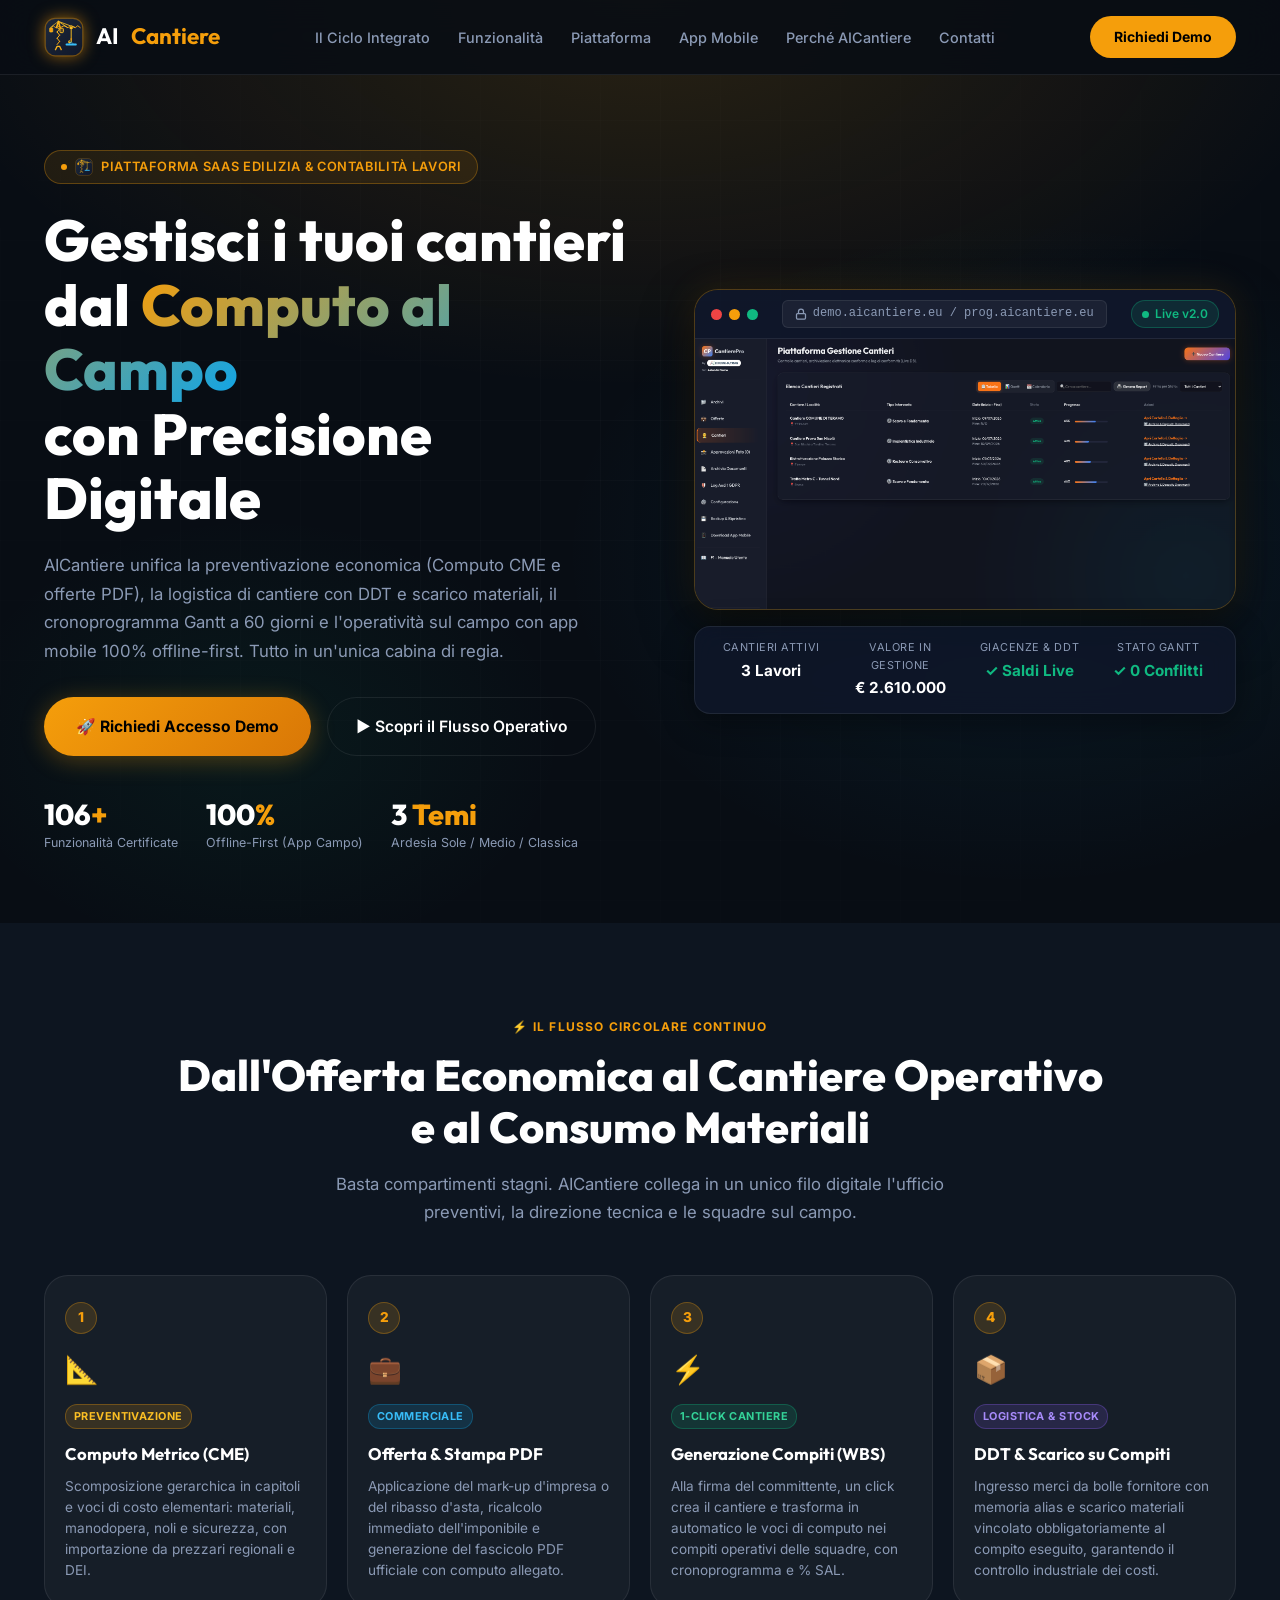
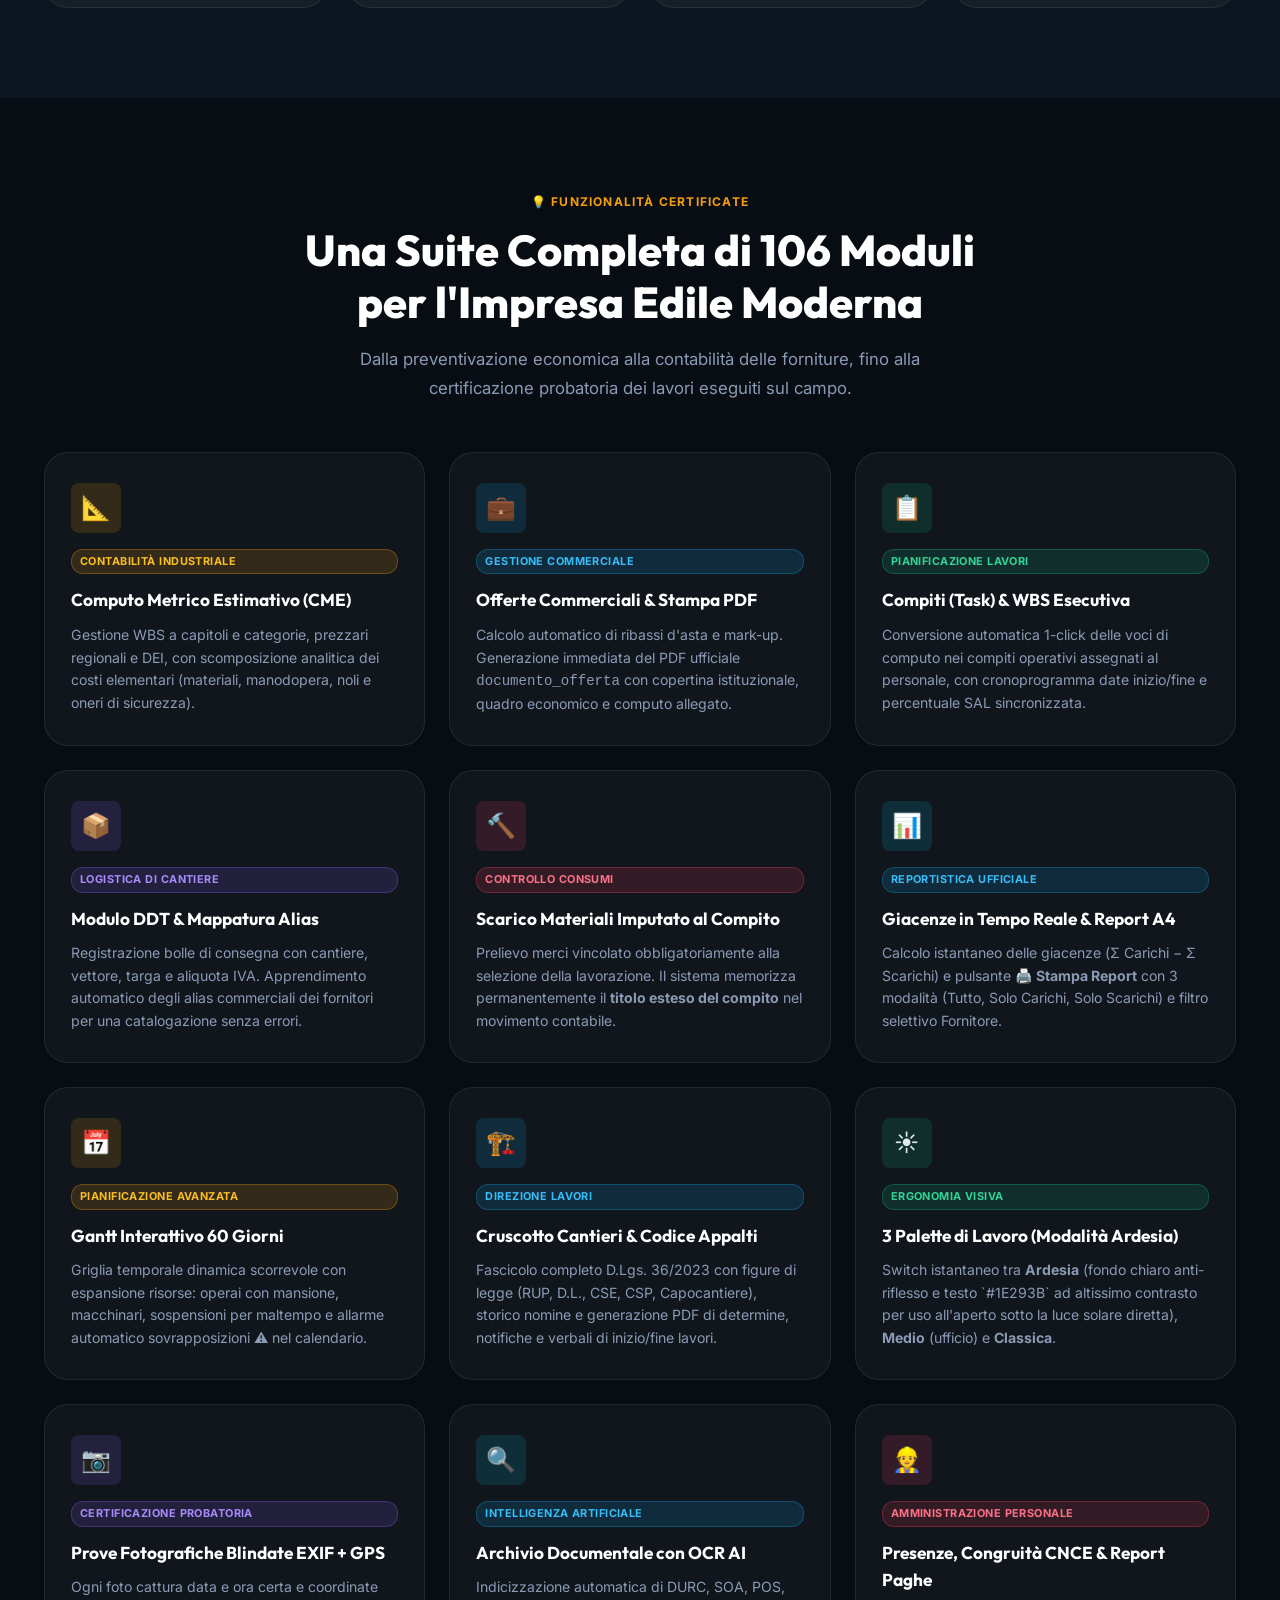
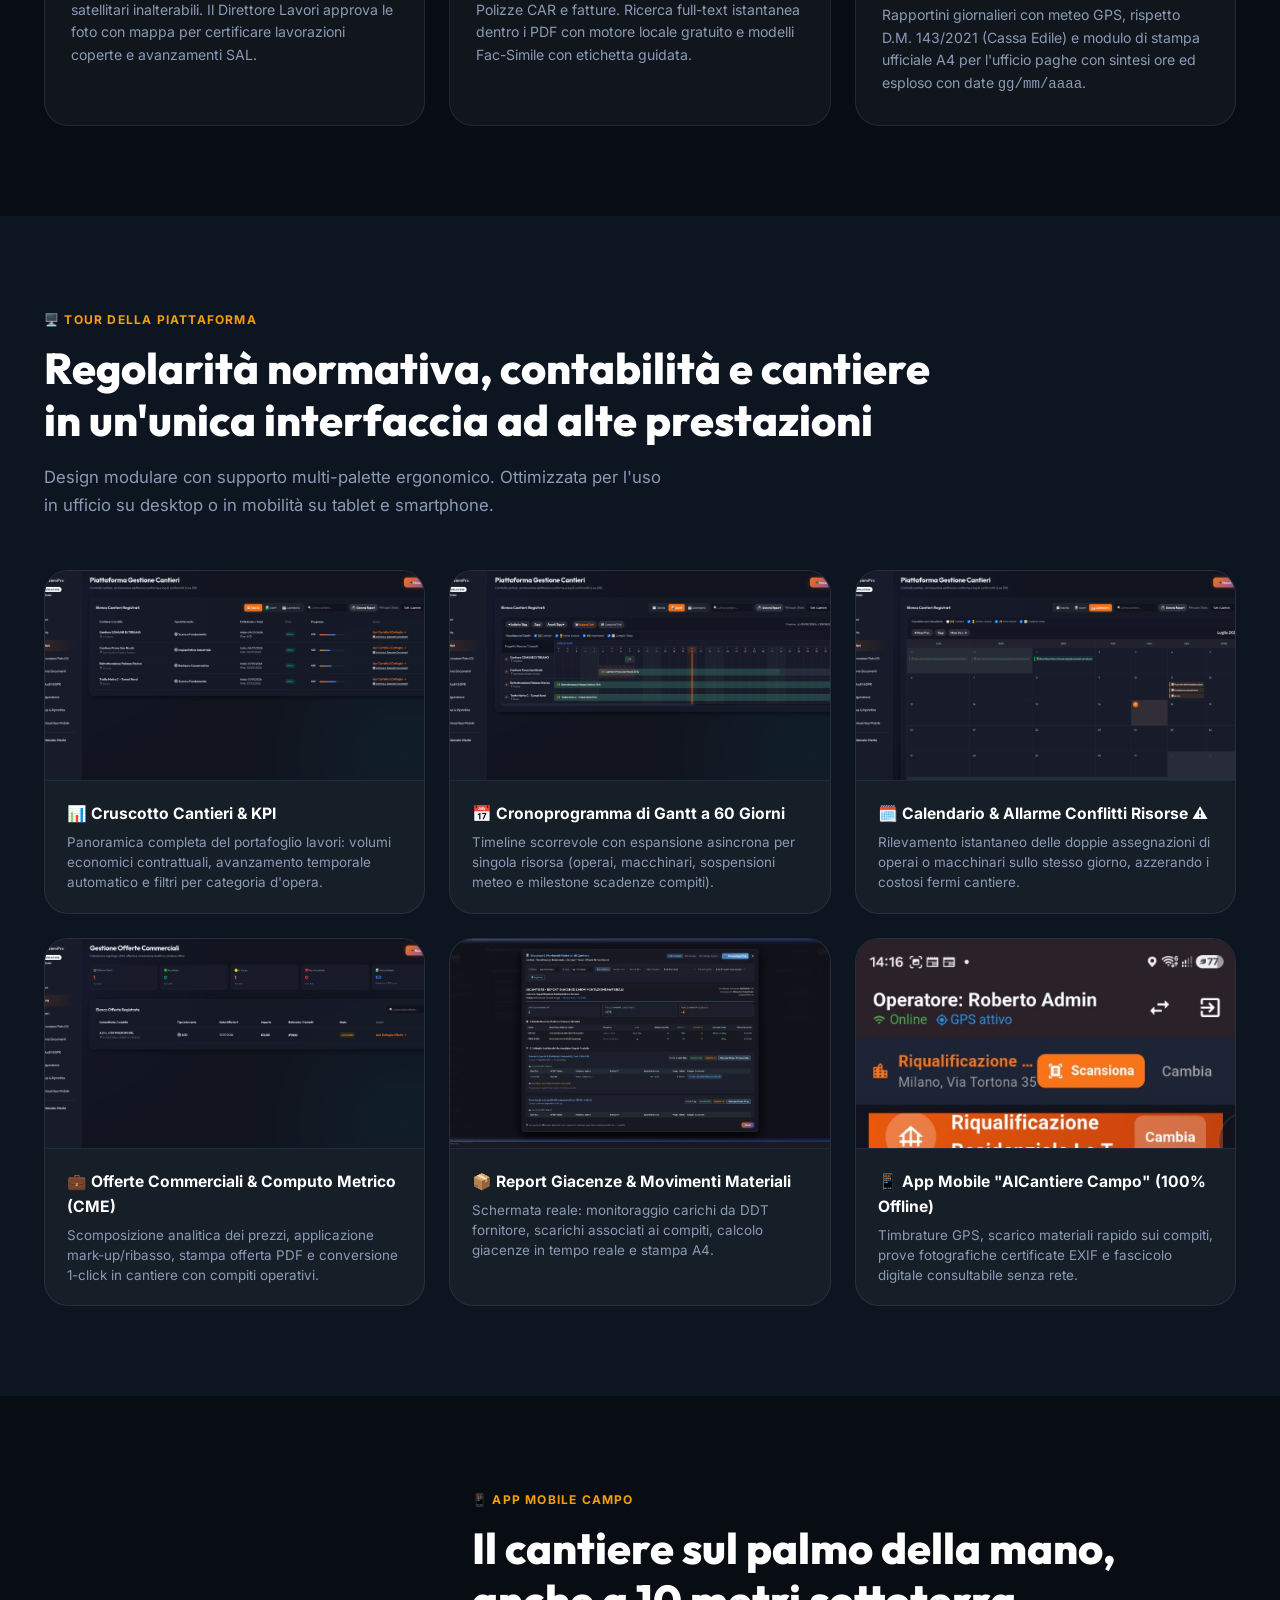
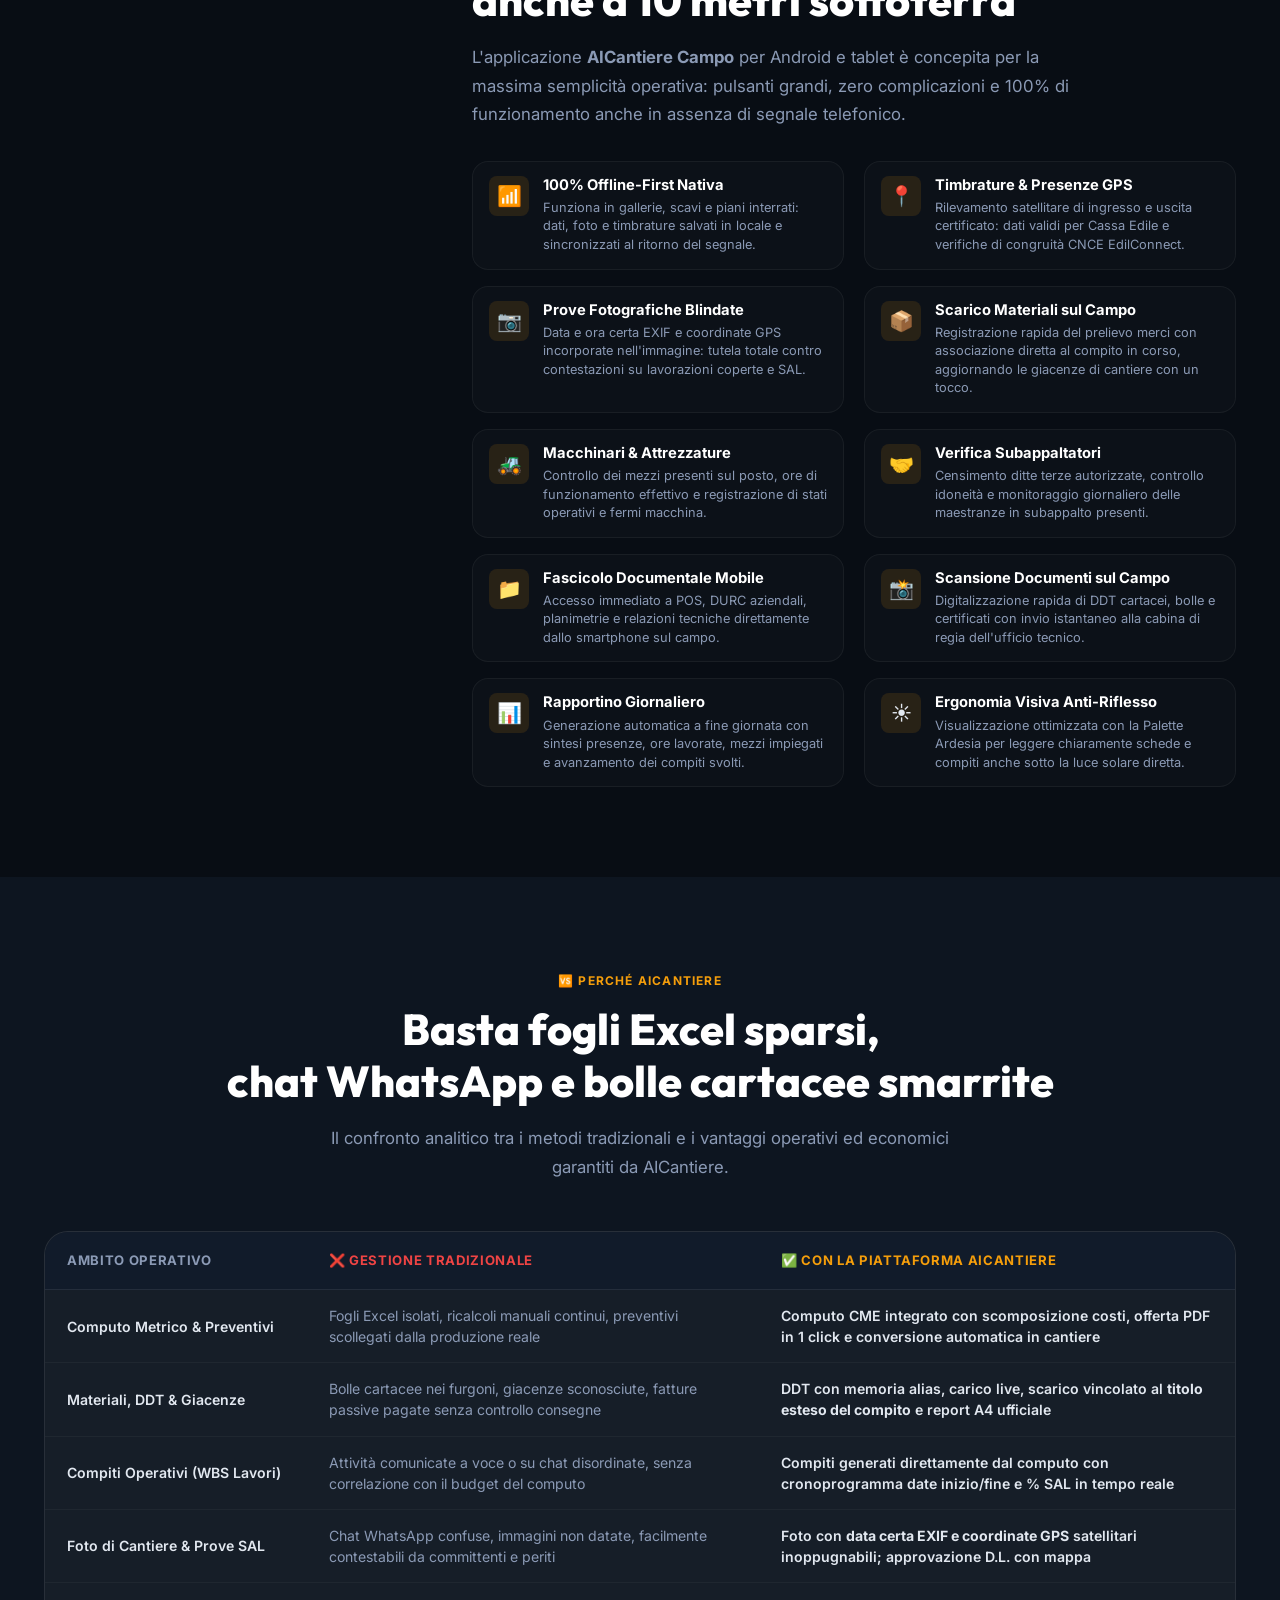
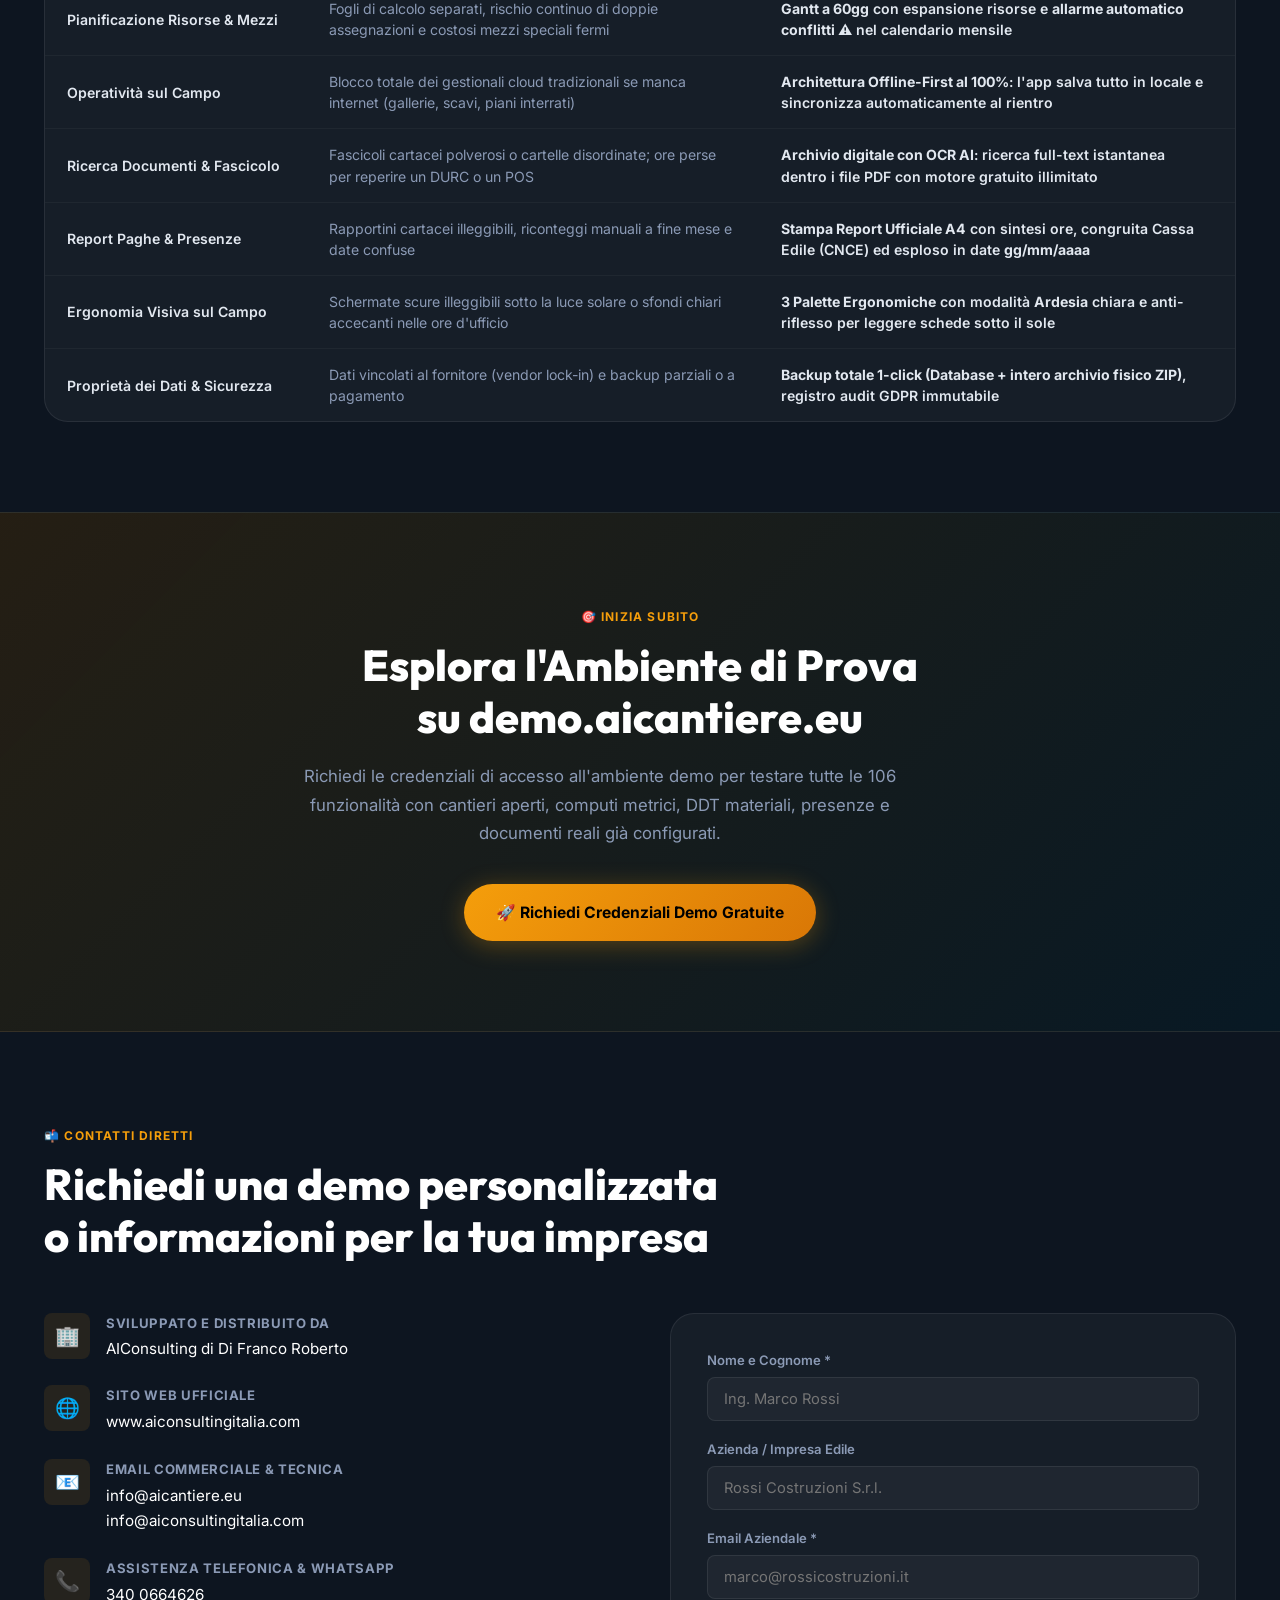
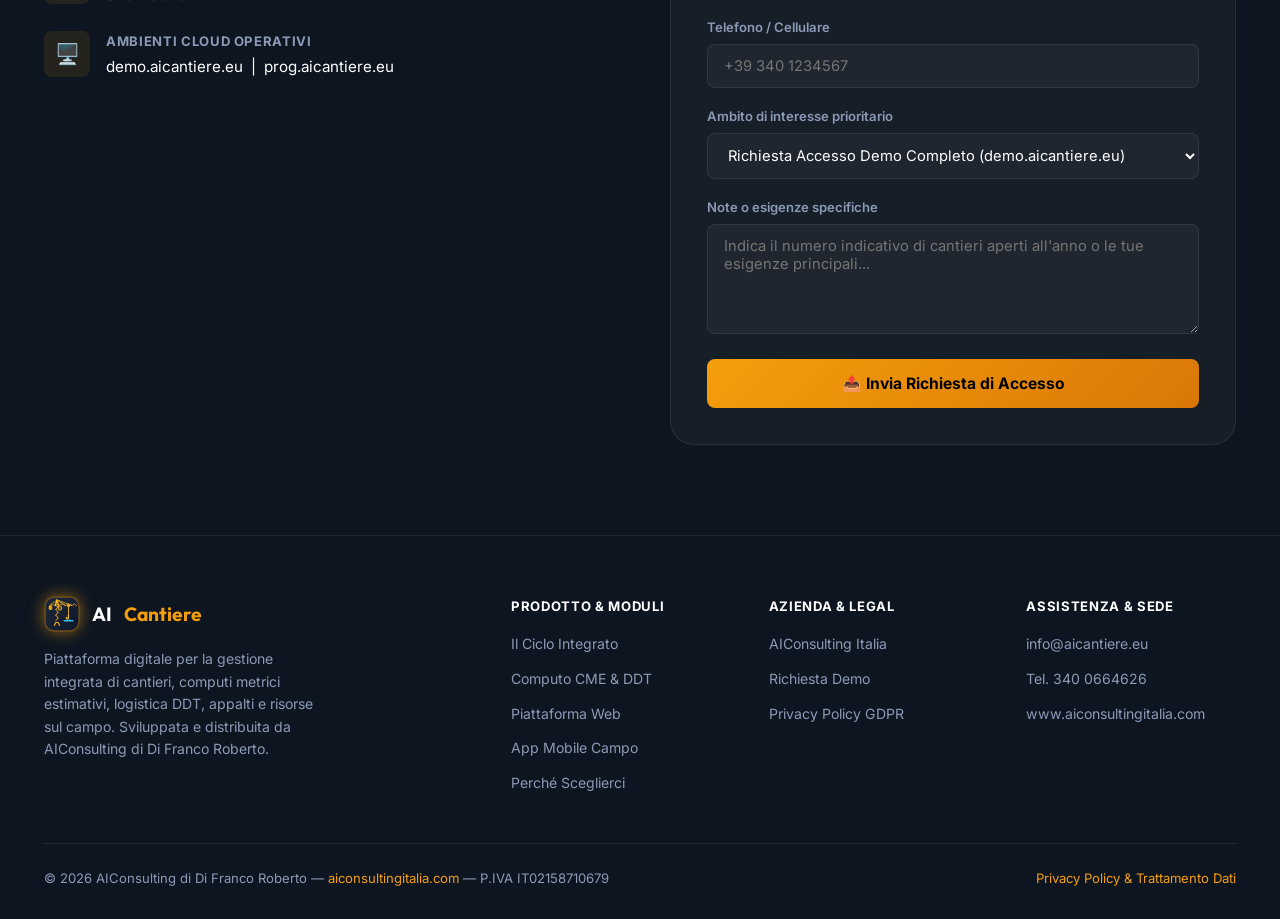
==== commit 6b54704d: "fix(web): sostituzione mockup concettuale con screenshot reale al 100% della modale Giacenze & Movim" ====
--- a/index.html
+++ b/index.html
@@ -314,10 +314,10 @@
         </div>
         <!-- 5. Materiali & DDT -->
         <div class="screenshot-card fade-up fade-up-delay-5">
-          <img src="assets/images/materiali_ddt.jpg" alt="Logistica di Cantiere, DDT Fornitori e Scarico Materiali su Compiti" />
+          <img src="assets/images/materiali_ddt.png" alt="Report Ufficiale Giacenze e Movimenti Materiali AICantiere" />
           <div class="screenshot-info">
-            <h3>📦 Gestione Materiali, DDT &amp; Giacenze Live</h3>
-            <p>Ingresso bolle fornitore con memoria alias, calcolo giacenze in tempo reale, scarico vincolato al compito in corso e stampa report A4.</p>
+            <h3>📦 Report Giacenze &amp; Movimenti Materiali</h3>
+            <p>Schermata reale: monitoraggio carichi da DDT fornitore, scarichi associati ai compiti, calcolo giacenze in tempo reale e stampa A4.</p>
           </div>
         </div>
         <!-- 6. App Mobile -->
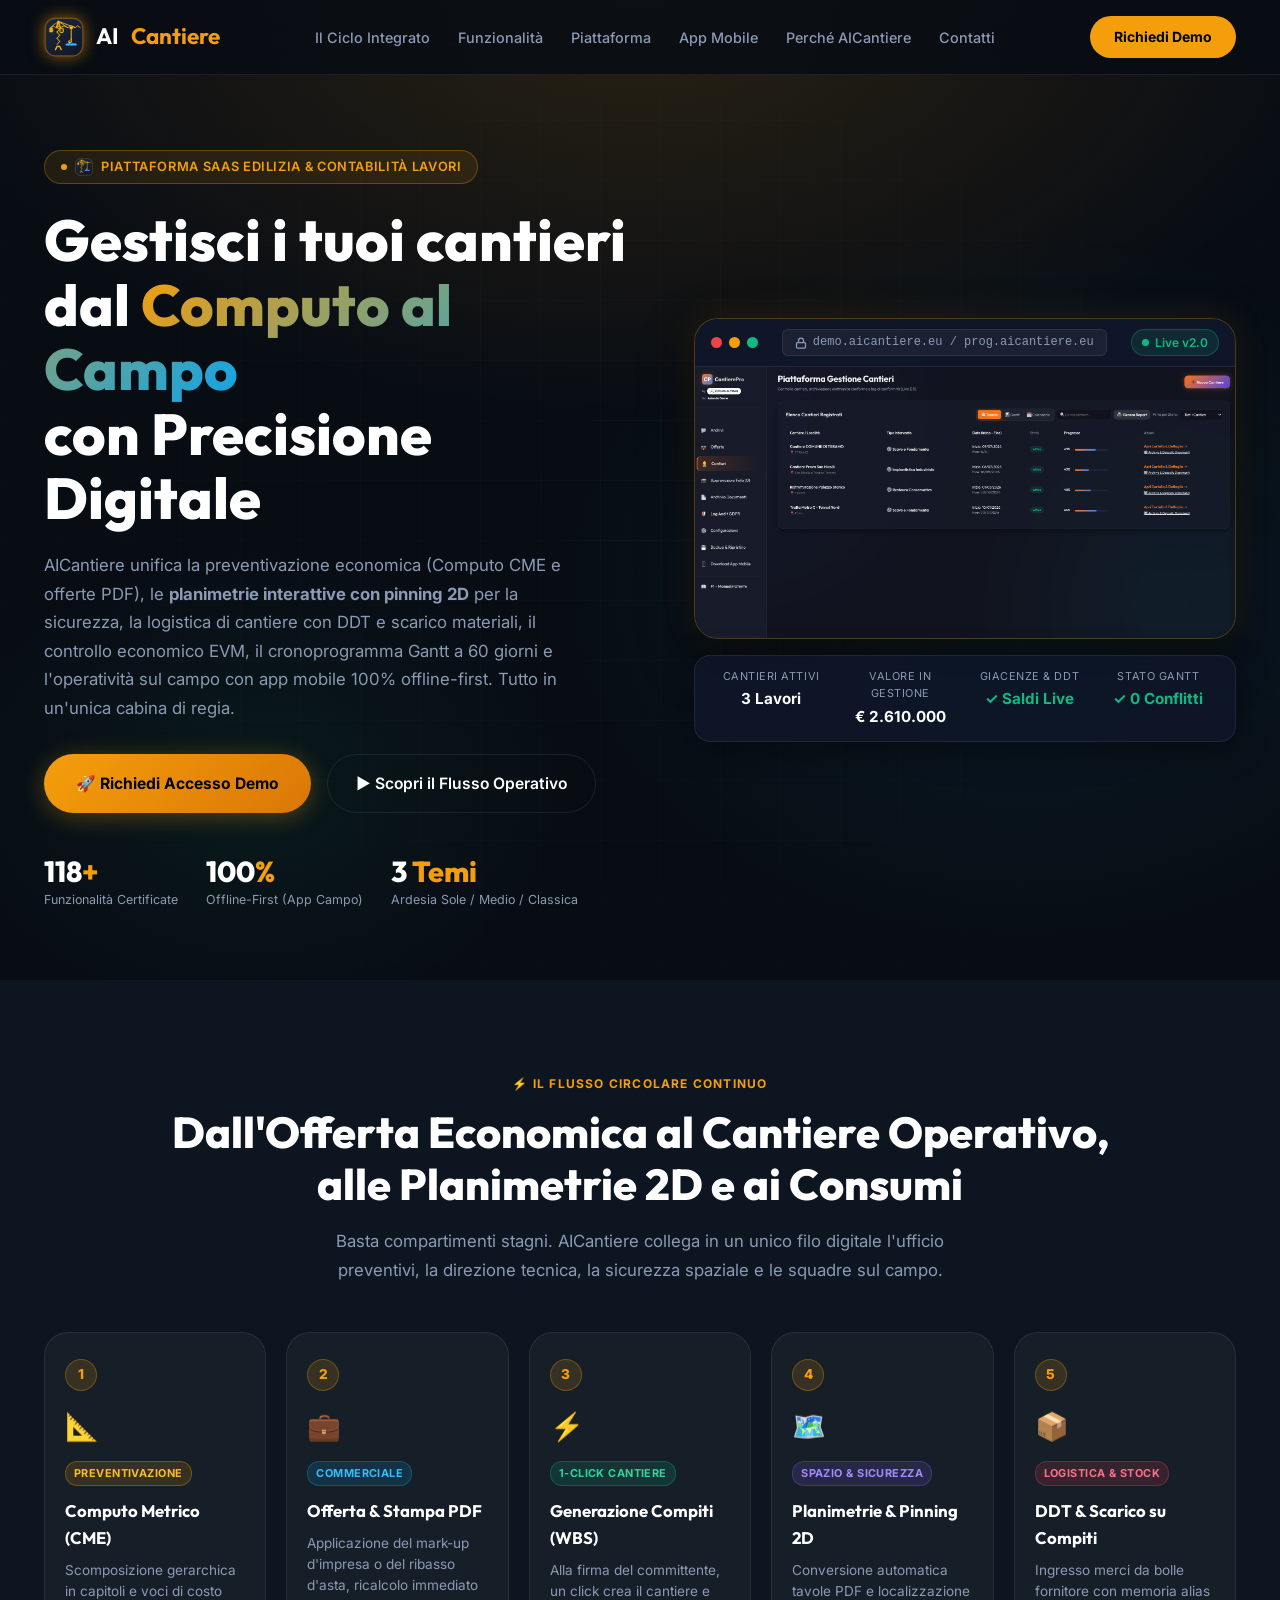
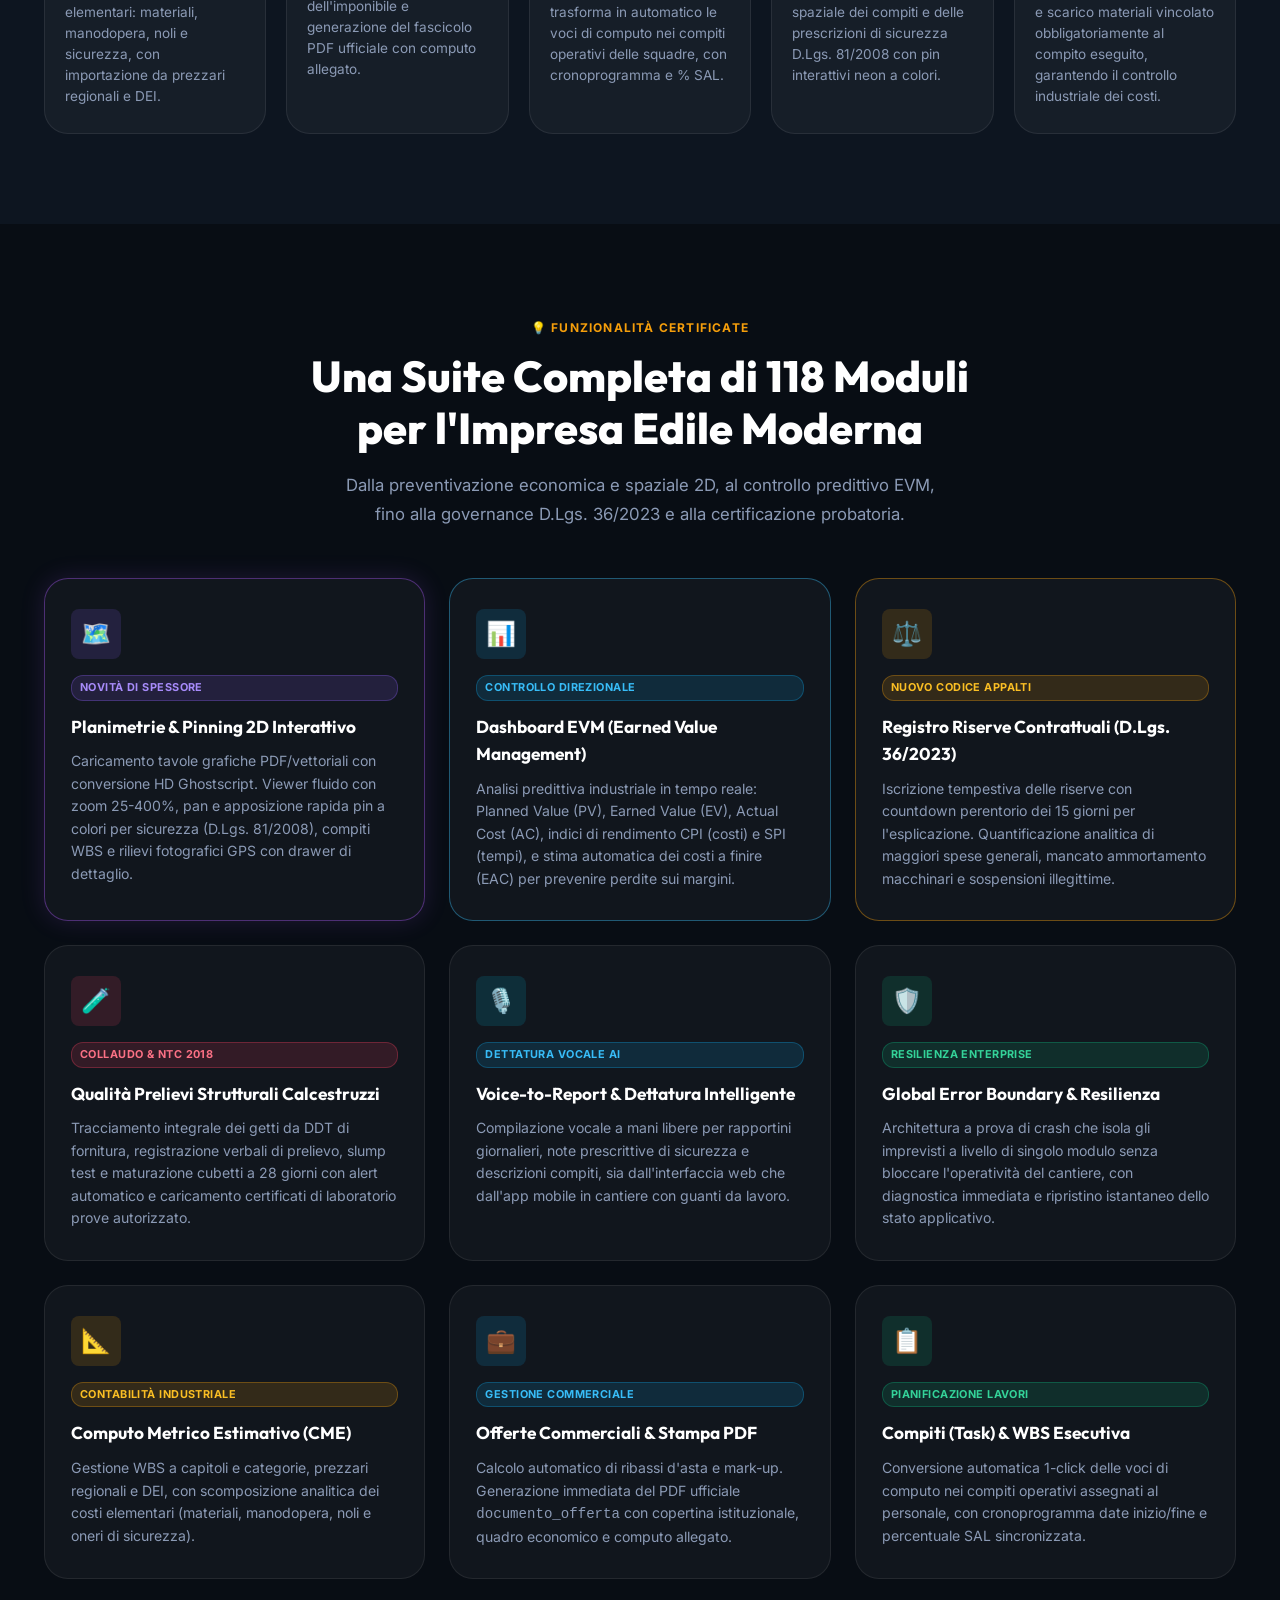
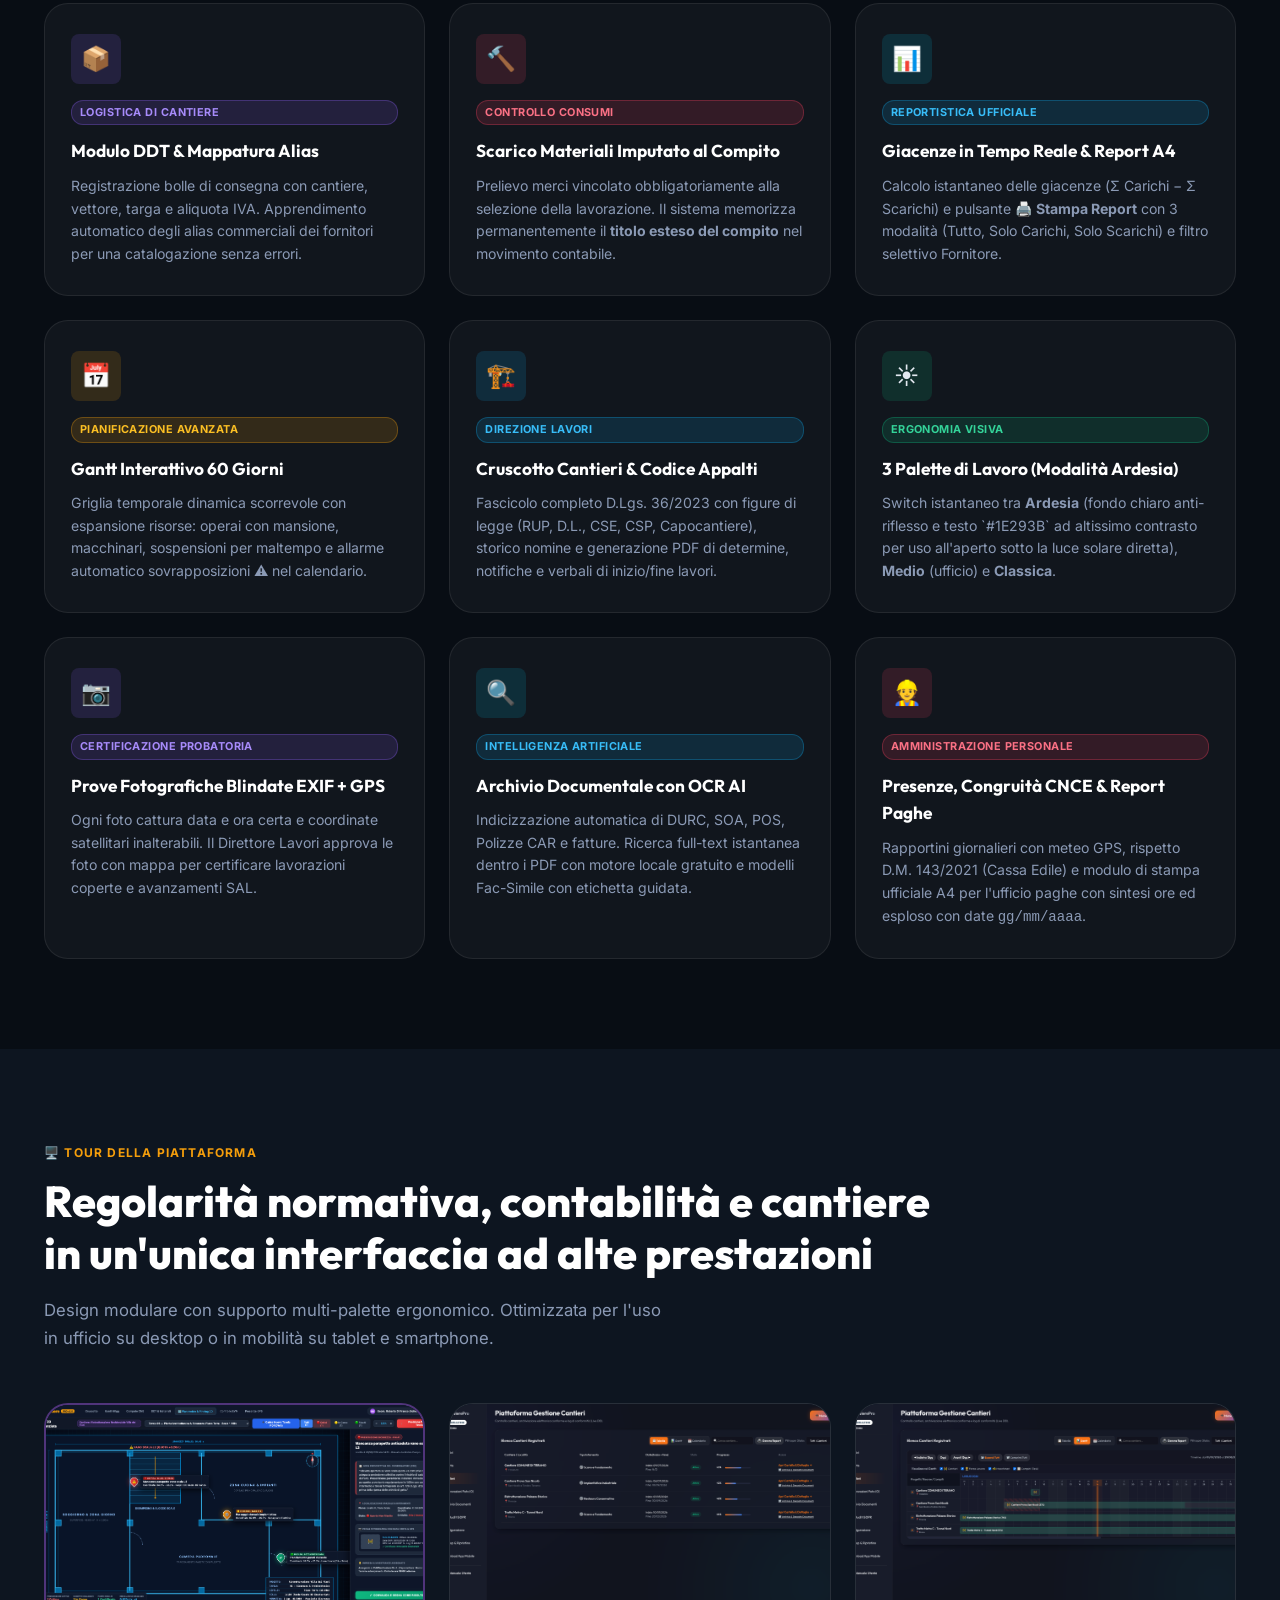
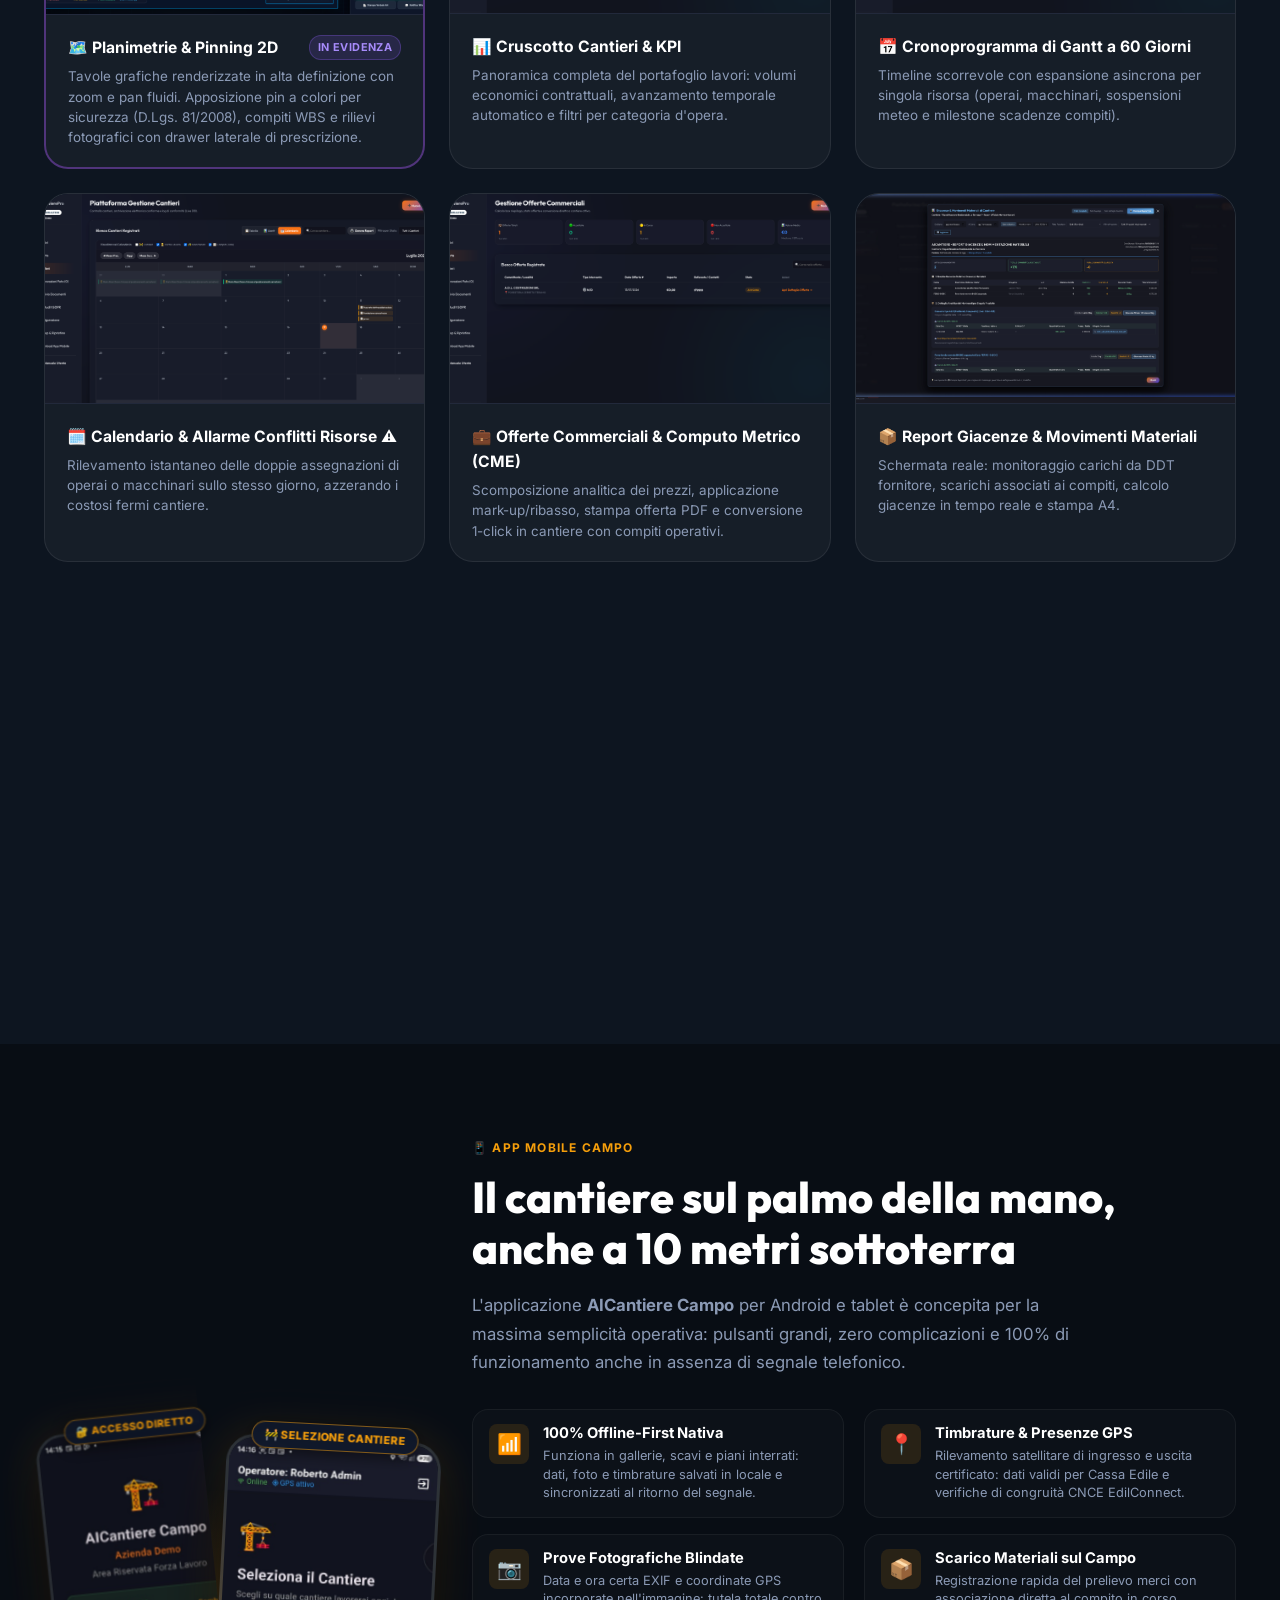
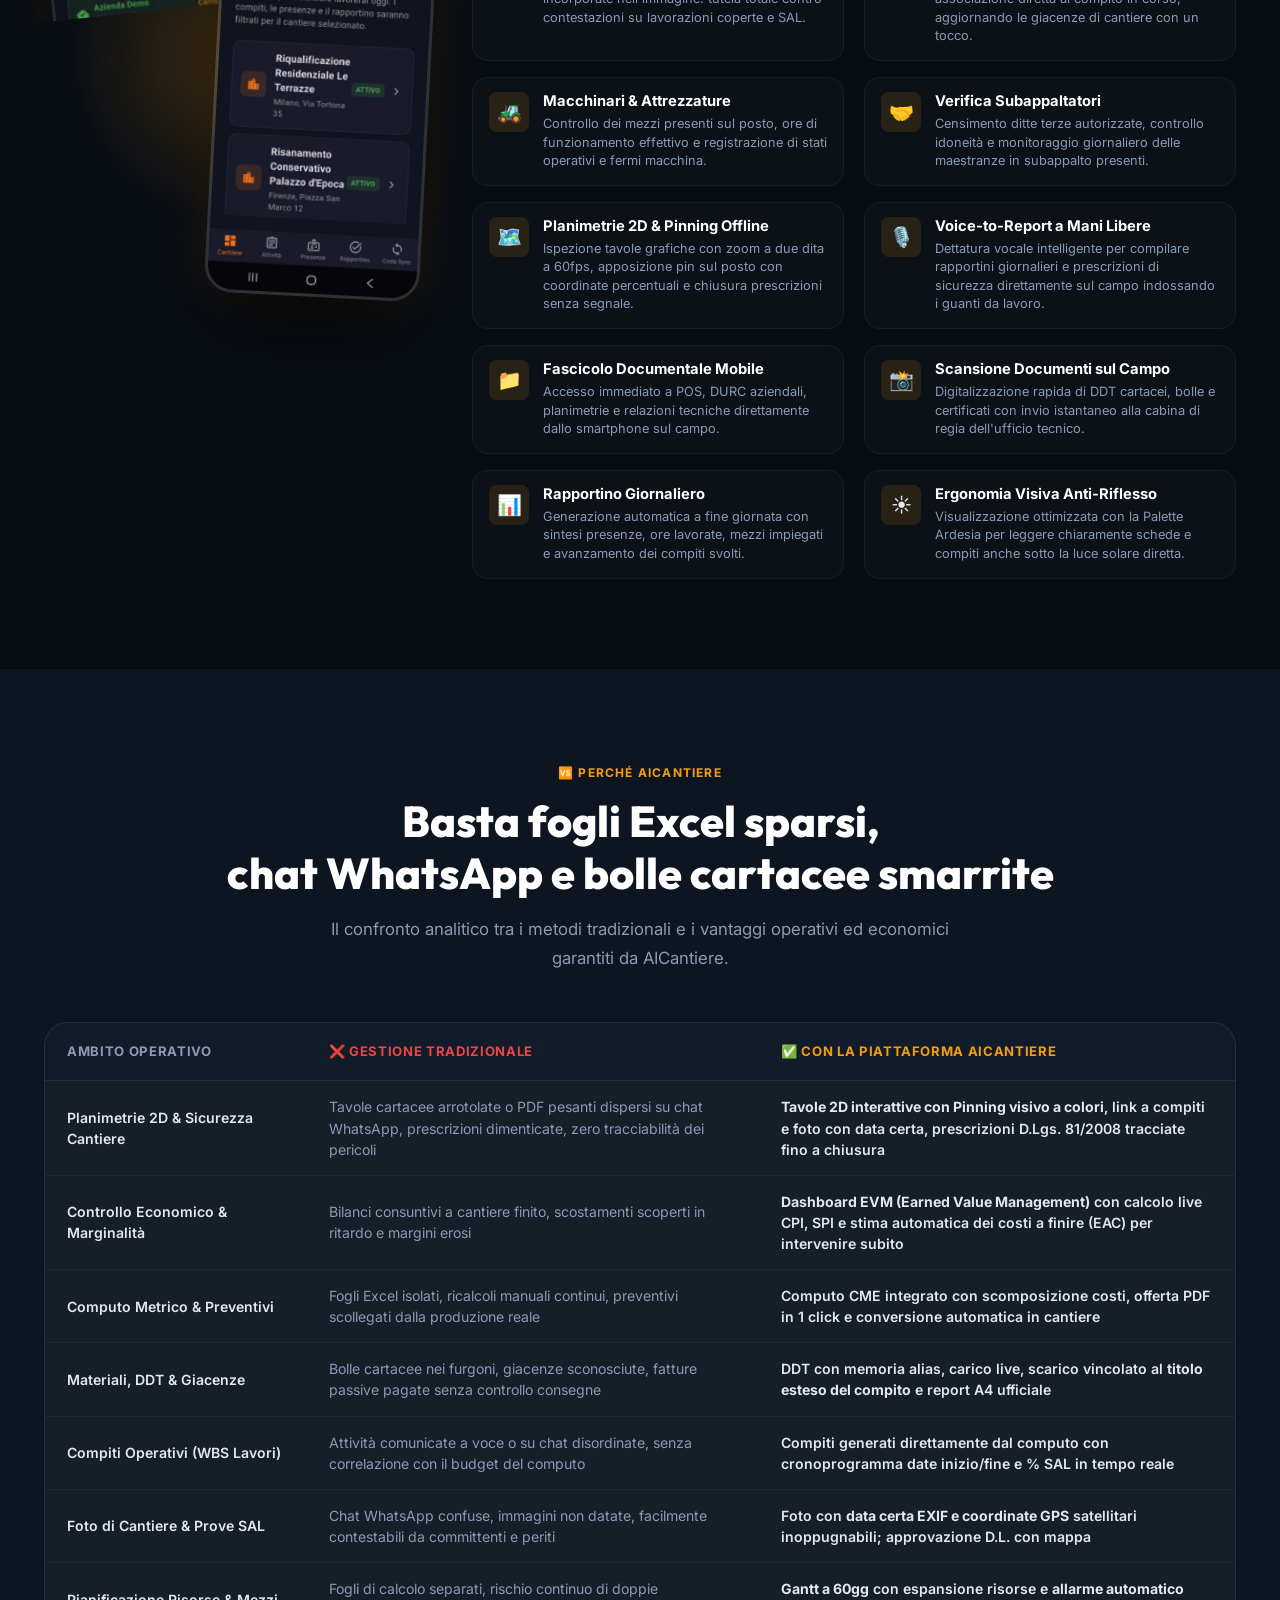
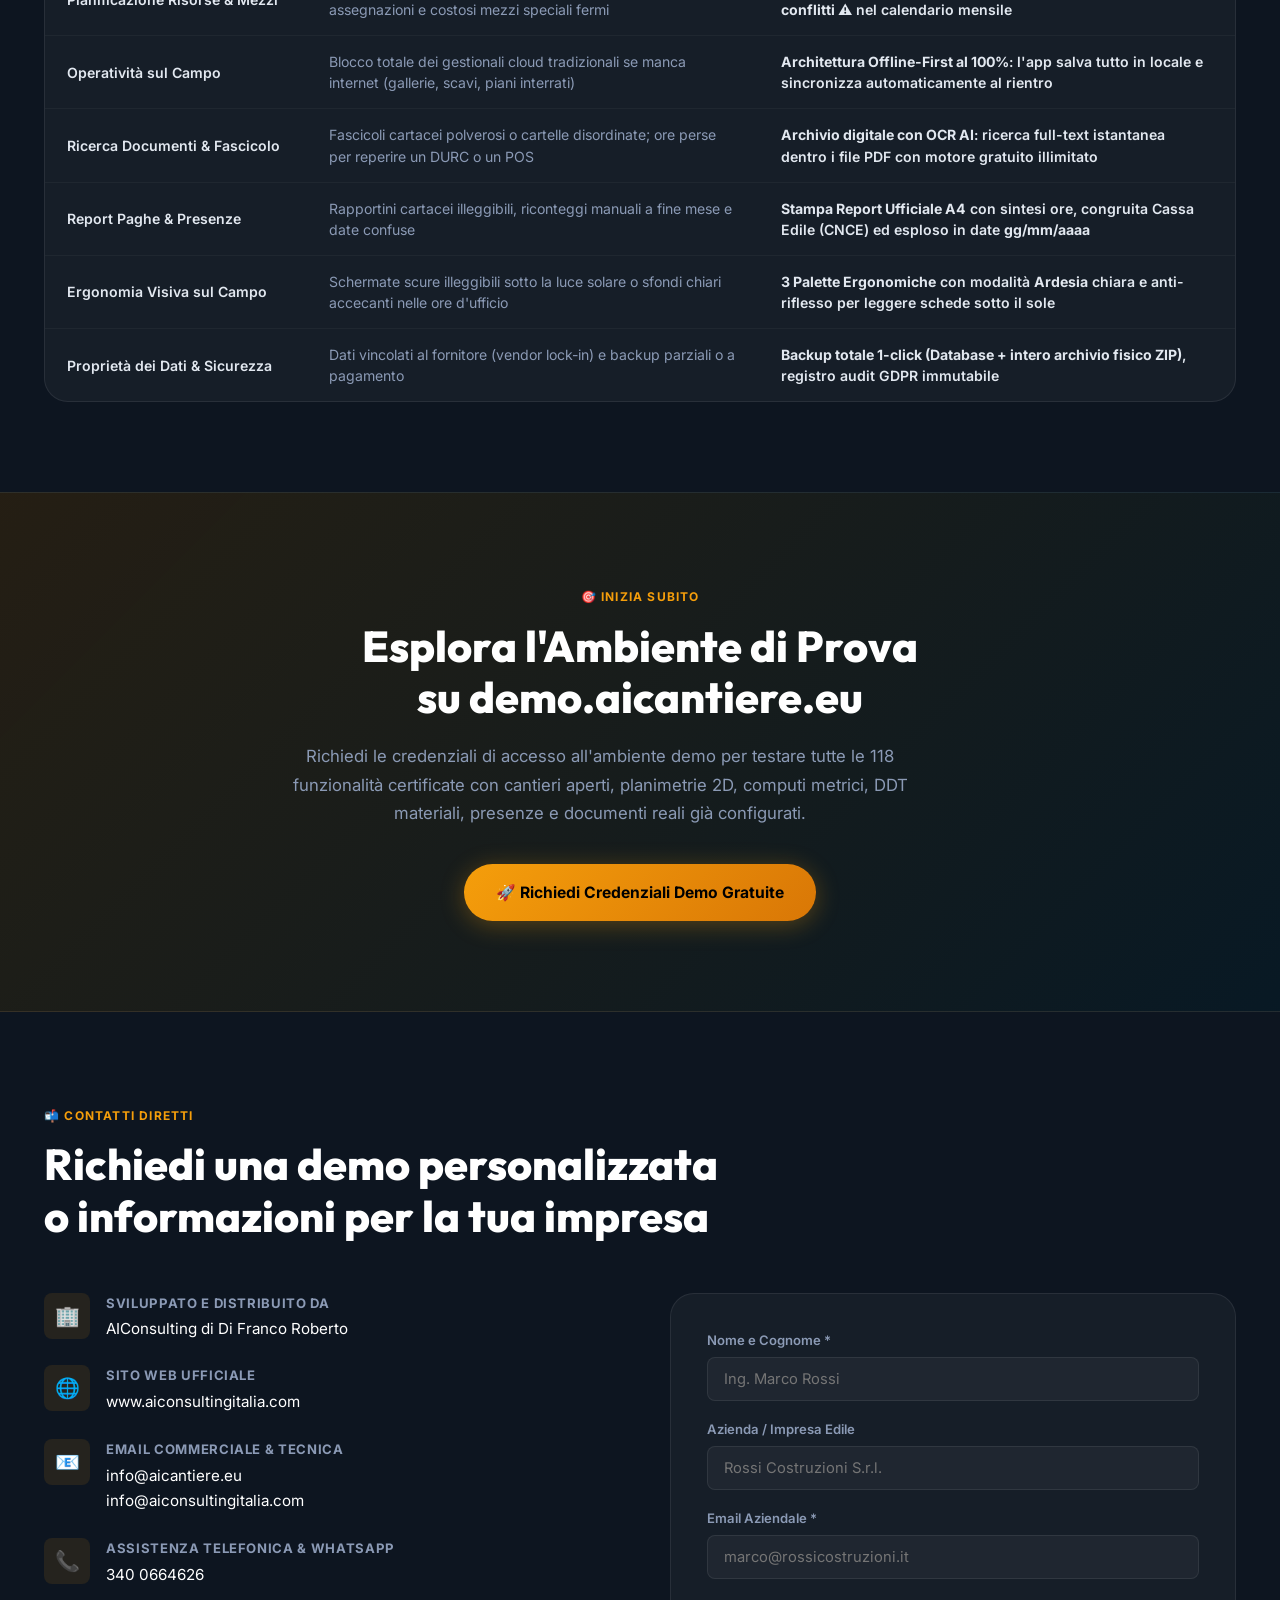
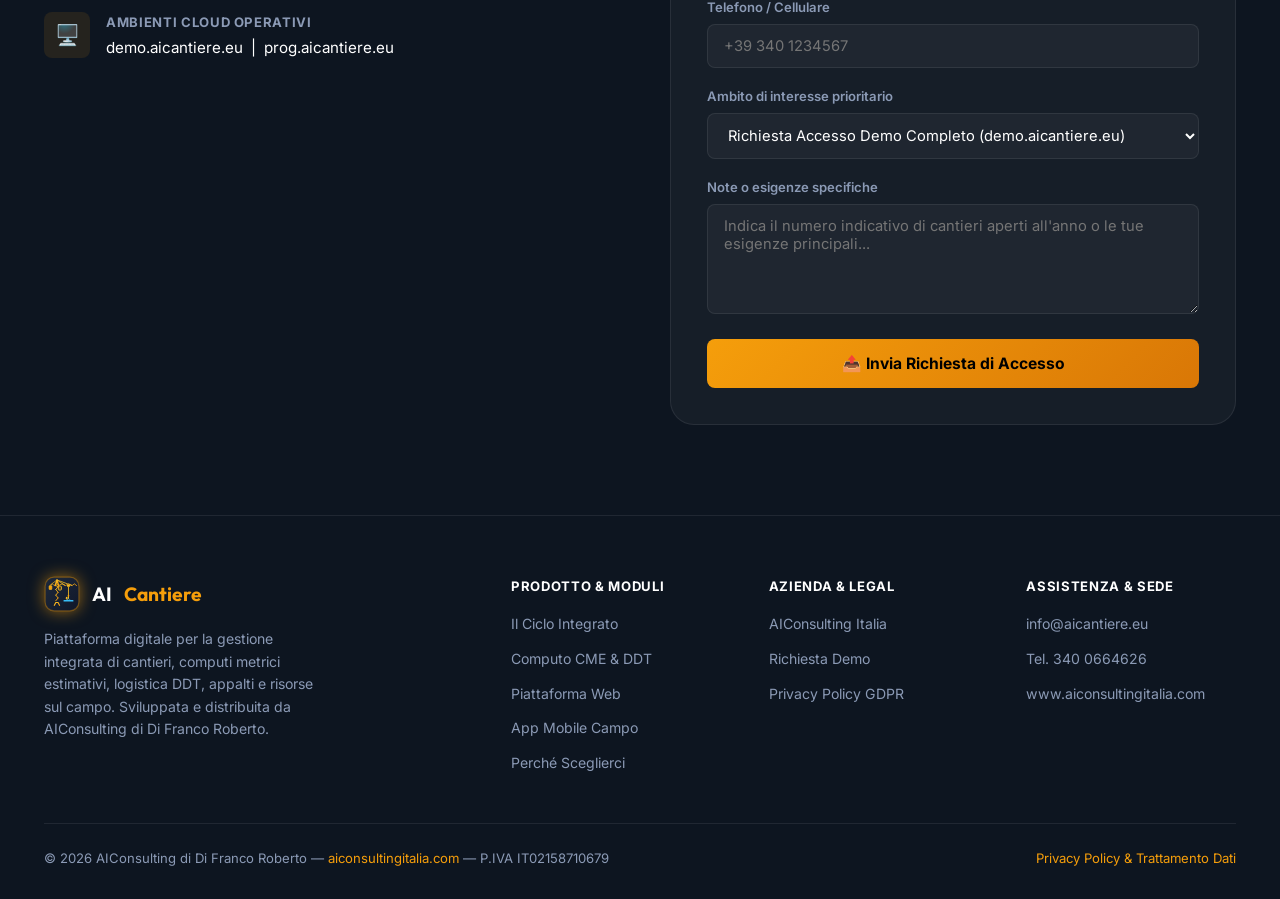
==== commit deb0c8ec: "Aggiornamento www.aicantiere.eu: Planimetrie & Pinning 2D, EVM, Riserve 36/2023, Calcestruzzi NTC 20" ====
--- a/index.html
+++ b/index.html
@@ -4,15 +4,15 @@
 <head>
   <meta charset="UTF-8" />
   <meta name="viewport" content="width=device-width, initial-scale=1.0" />
-  <title>AICantiere — Piattaforma Cloud Edilizia | Computo Metrico, DDT Materiali, Cantieri &amp; App Mobile</title>
+  <title>AICantiere — Piattaforma Cloud Edilizia | Planimetrie 2D, Computo Metrico, DDT Materiali, Controllo EVM &amp; App Mobile</title>
   <meta name="description"
-    content="Piattaforma cloud di nuova generazione per imprese edili e impiantistiche. Computo metrico CME, preventivi e offerte PDF, logistica materiali con DDT e scarico su compiti, cronoprogramma Gantt 60gg, presenze GPS e app mobile offline-first." />
+    content="Piattaforma cloud di nuova generazione per imprese edili. Planimetrie &amp; Pinning 2D per sicurezza D.Lgs. 81/2008, Computo metrico CME, logistica materiali con DDT e scarico su compiti, controllo economico EVM, cronoprogramma Gantt 60gg, presenze GPS e app mobile offline-first." />
   <meta name="keywords"
-    content="gestione cantiere, computo metrico estimativo, gestione ddt cantiere, scarico materiali cantiere, software edile cloud, app cantiere offline, Gantt cantieri, presenze cassa edile, OCR documenti edilizia" />
+    content="planimetrie cantiere, pinning 2d cantiere, gestione cantiere, computo metrico estimativo, gestione ddt cantiere, scarico materiali cantiere, controllo evm edilizia, registro riserve 36/2023, prelievi calcestruzzo ntc 2018, app cantiere offline, Gantt cantieri, presenze cassa edile" />
   <meta name="author" content="AIConsulting di Di Franco Roberto" />
-  <meta property="og:title" content="AICantiere — Piattaforma Digitale per Cantieri, Computo e Logistica Materiali" />
+  <meta property="og:title" content="AICantiere — Piattaforma Digitale per Cantieri, Planimetrie 2D, Computo e Logistica Materiali" />
   <meta property="og:description"
-    content="Unifica computo metrico CME, offerte commerciali PDF, logistica DDT con giacenze live, cronoprogramma Gantt e app mobile offline-first per operatori." />
+    content="Unifica planimetrie con pinning 2D, computo metrico CME, offerte commerciali PDF, logistica DDT con giacenze live, controllo EVM, cronoprogramma Gantt e app mobile offline-first per operatori." />
   <meta property="og:type" content="website" />
   <meta property="og:url" content="https://www.aicantiere.eu" />
   <meta property="og:image" content="https://www.aicantiere.eu/assets/images/logo.png" />
@@ -62,7 +62,7 @@
             con Precisione Digitale
           </h1>
           <p class="hero-subtitle">
-            AICantiere unifica la preventivazione economica (Computo CME e offerte PDF), la logistica di cantiere con DDT e scarico materiali, il cronoprogramma Gantt a 60 giorni e l'operatività sul campo con app mobile 100% offline-first. Tutto in un'unica cabina di regia.
+            AICantiere unifica la preventivazione economica (Computo CME e offerte PDF), le <strong>planimetrie interattive con pinning 2D</strong> per la sicurezza, la logistica di cantiere con DDT e scarico materiali, il controllo economico EVM, il cronoprogramma Gantt a 60 giorni e l'operatività sul campo con app mobile 100% offline-first. Tutto in un'unica cabina di regia.
           </p>
           <div class="hero-actions">
             <a href="#contatti" class="btn-primary" id="btn-hero-demo">
@@ -74,7 +74,7 @@
           </div>
           <div class="hero-stats">
             <div class="stat">
-              <div class="stat-value">106<span>+</span></div>
+              <div class="stat-value">118<span>+</span></div>
               <div class="stat-label">Funzionalità Certificate</div>
             </div>
             <div class="stat">
@@ -138,8 +138,8 @@
     <div class="container">
       <div class="text-center fade-up">
         <div class="section-label">⚡ Il Flusso Circolare Continuo</div>
-        <h2 class="section-title">Dall'Offerta Economica al Cantiere Operativo<br />e al Consumo Materiali</h2>
-        <p class="section-subtitle">Basta compartimenti stagni. AICantiere collega in un unico filo digitale l'ufficio preventivi, la direzione tecnica e le squadre sul campo.</p>
+        <h2 class="section-title">Dall'Offerta Economica al Cantiere Operativo,<br />alle Planimetrie 2D e ai Consumi</h2>
+        <p class="section-subtitle">Basta compartimenti stagni. AICantiere collega in un unico filo digitale l'ufficio preventivi, la direzione tecnica, la sicurezza spaziale e le squadre sul campo.</p>
       </div>
       <div class="flow-steps">
         <div class="flow-card fade-up fade-up-delay-1">
@@ -165,8 +165,15 @@
         </div>
         <div class="flow-card fade-up fade-up-delay-4">
           <div class="flow-num">4</div>
+          <div class="flow-icon">🗺️</div>
+          <div class="card-badge badge-purple">Spazio &amp; Sicurezza</div>
+          <h3 class="flow-title">Planimetrie &amp; Pinning 2D</h3>
+          <p class="flow-desc">Conversione automatica tavole PDF e localizzazione spaziale dei compiti e delle prescrizioni di sicurezza D.Lgs. 81/2008 con pin interattivi neon a colori.</p>
+        </div>
+        <div class="flow-card fade-up fade-up-delay-5">
+          <div class="flow-num">5</div>
           <div class="flow-icon">📦</div>
-          <div class="card-badge badge-purple">Logistica &amp; Stock</div>
+          <div class="card-badge badge-rose">Logistica &amp; Stock</div>
           <h3 class="flow-title">DDT &amp; Scarico su Compiti</h3>
           <p class="flow-desc">Ingresso merci da bolle fornitore con memoria alias e scarico materiali vincolato obbligatoriamente al compito eseguito, garantendo il controllo industriale dei costi.</p>
         </div>
@@ -174,93 +181,135 @@
     </div>
   </section>
 
-  <!-- FUNZIONALITÀ (12 CARDS) -->
+  <!-- FUNZIONALITÀ (18 CARDS) -->
   <section class="section" id="funzionalita" aria-label="Funzionalità principali della piattaforma">
     <div class="container">
       <div class="text-center fade-up">
         <div class="section-label">💡 Funzionalità Certificate</div>
-        <h2 class="section-title">Una Suite Completa di 106 Moduli<br />per l'Impresa Edile Moderna</h2>
-        <p class="section-subtitle">Dalla preventivazione economica alla contabilità delle forniture, fino alla certificazione probatoria dei lavori eseguiti sul campo.</p>
+        <h2 class="section-title">Una Suite Completa di 118 Moduli<br />per l'Impresa Edile Moderna</h2>
+        <p class="section-subtitle">Dalla preventivazione economica e spaziale 2D, al controllo predittivo EVM, fino alla governance D.Lgs. 36/2023 e alla certificazione probatoria.</p>
       </div>
       <div class="features-grid">
-        <!-- 1. CME -->
+        <!-- 1. Planimetrie & Pinning 2D (Novità Protagonista) -->
+        <div class="feature-card fade-up fade-up-delay-1" style="border-color: rgba(168,85,247,0.4); box-shadow: 0 0 25px rgba(168,85,247,0.15);">
+          <div class="feature-icon icon-purple">🗺️</div>
+          <span class="card-badge badge-purple">Novità di Spessore</span>
+          <h3 class="feature-title">Planimetrie &amp; Pinning 2D Interattivo</h3>
+          <p class="feature-desc">Caricamento tavole grafiche PDF/vettoriali con conversione HD Ghostscript. Viewer fluido con zoom 25-400%, pan e apposizione rapida pin a colori per sicurezza (D.Lgs. 81/2008), compiti WBS e rilievi fotografici GPS con drawer di dettaglio.</p>
+        </div>
+        <!-- 2. Controllo Economico EVM -->
+        <div class="feature-card fade-up fade-up-delay-2" style="border-color: rgba(56,189,248,0.4);">
+          <div class="feature-icon icon-sky">📊</div>
+          <span class="card-badge badge-blue">Controllo Direzionale</span>
+          <h3 class="feature-title">Dashboard EVM (Earned Value Management)</h3>
+          <p class="feature-desc">Analisi predittiva industriale in tempo reale: Planned Value (PV), Earned Value (EV), Actual Cost (AC), indici di rendimento CPI (costi) e SPI (tempi), e stima automatica dei costi a finire (EAC) per prevenire perdite sui margini.</p>
+        </div>
+        <!-- 3. Registro Riserve Contrattuali -->
+        <div class="feature-card fade-up fade-up-delay-3" style="border-color: rgba(245,158,11,0.4);">
+          <div class="feature-icon icon-amber">⚖️</div>
+          <span class="card-badge badge-gold">Nuovo Codice Appalti</span>
+          <h3 class="feature-title">Registro Riserve Contrattuali (D.Lgs. 36/2023)</h3>
+          <p class="feature-desc">Iscrizione tempestiva delle riserve con countdown perentorio dei 15 giorni per l'esplicazione. Quantificazione analitica di maggiori spese generali, mancato ammortamento macchinari e sospensioni illegittime.</p>
+        </div>
+        <!-- 4. Prelievi Strutturali & Cls -->
+        <div class="feature-card fade-up fade-up-delay-1">
+          <div class="feature-icon icon-rose">🧪</div>
+          <span class="card-badge badge-rose">Collaudo &amp; NTC 2018</span>
+          <h3 class="feature-title">Qualità Prelievi Strutturali Calcestruzzi</h3>
+          <p class="feature-desc">Tracciamento integrale dei getti da DDT di fornitura, registrazione verbali di prelievo, slump test e maturazione cubetti a 28 giorni con alert automatico e caricamento certificati di laboratorio prove autorizzato.</p>
+        </div>
+        <!-- 5. Voice-to-Report Vocale -->
+        <div class="feature-card fade-up fade-up-delay-2">
+          <div class="feature-icon icon-cyan">🎙️</div>
+          <span class="card-badge badge-blue">Dettatura Vocale AI</span>
+          <h3 class="feature-title">Voice-to-Report &amp; Dettatura Intelligente</h3>
+          <p class="feature-desc">Compilazione vocale a mani libere per rapportini giornalieri, note prescrittive di sicurezza e descrizioni compiti, sia dall'interfaccia web che dall'app mobile in cantiere con guanti da lavoro.</p>
+        </div>
+        <!-- 6. Global Error Boundary -->
+        <div class="feature-card fade-up fade-up-delay-3">
+          <div class="feature-icon icon-green">🛡️</div>
+          <span class="card-badge badge-green">Resilienza Enterprise</span>
+          <h3 class="feature-title">Global Error Boundary &amp; Resilienza</h3>
+          <p class="feature-desc">Architettura a prova di crash che isola gli imprevisti a livello di singolo modulo senza bloccare l'operatività del cantiere, con diagnostica immediata e ripristino istantaneo dello stato applicativo.</p>
+        </div>
+        <!-- 7. CME -->
         <div class="feature-card fade-up fade-up-delay-1">
           <div class="feature-icon icon-amber">📐</div>
           <span class="card-badge badge-gold">Contabilità Industriale</span>
           <h3 class="feature-title">Computo Metrico Estimativo (CME)</h3>
           <p class="feature-desc">Gestione WBS a capitoli e categorie, prezzari regionali e DEI, con scomposizione analitica dei costi elementari (materiali, manodopera, noli e oneri di sicurezza).</p>
         </div>
-        <!-- 2. Offerte PDF -->
+        <!-- 8. Offerte PDF -->
         <div class="feature-card fade-up fade-up-delay-2">
           <div class="feature-icon icon-sky">💼</div>
           <span class="card-badge badge-blue">Gestione Commerciale</span>
           <h3 class="feature-title">Offerte Commerciali &amp; Stampa PDF</h3>
           <p class="feature-desc">Calcolo automatico di ribassi d'asta e mark-up. Generazione immediata del PDF ufficiale <code>documento_offerta</code> con copertina istituzionale, quadro economico e computo allegato.</p>
         </div>
-        <!-- 3. Compiti dal Computo -->
+        <!-- 9. Compiti dal Computo -->
         <div class="feature-card fade-up fade-up-delay-3">
           <div class="feature-icon icon-green">📋</div>
           <span class="card-badge badge-green">Pianificazione Lavori</span>
           <h3 class="feature-title">Compiti (Task) &amp; WBS Esecutiva</h3>
           <p class="feature-desc">Conversione automatica 1-click delle voci di computo nei compiti operativi assegnati al personale, con cronoprogramma date inizio/fine e percentuale SAL sincronizzata.</p>
         </div>
-        <!-- 4. DDT & Alias -->
+        <!-- 10. DDT & Alias -->
         <div class="feature-card fade-up fade-up-delay-1">
           <div class="feature-icon icon-purple">📦</div>
           <span class="card-badge badge-purple">Logistica di Cantiere</span>
           <h3 class="feature-title">Modulo DDT &amp; Mappatura Alias</h3>
           <p class="feature-desc">Registrazione bolle di consegna con cantiere, vettore, targa e aliquota IVA. Apprendimento automatico degli alias commerciali dei fornitori per una catalogazione senza errori.</p>
         </div>
-        <!-- 5. Scarico su Compiti -->
+        <!-- 11. Scarico su Compiti -->
         <div class="feature-card fade-up fade-up-delay-2">
           <div class="feature-icon icon-rose">🔨</div>
           <span class="card-badge badge-rose">Controllo Consumi</span>
           <h3 class="feature-title">Scarico Materiali Imputato al Compito</h3>
           <p class="feature-desc">Prelievo merci vincolato obbligatoriamente alla selezione della lavorazione. Il sistema memorizza permanentemente il <b>titolo esteso del compito</b> nel movimento contabile.</p>
         </div>
-        <!-- 6. Giacenze Live & Report A4 -->
+        <!-- 12. Giacenze Live & Report A4 -->
         <div class="feature-card fade-up fade-up-delay-3">
           <div class="feature-icon icon-cyan">📊</div>
           <span class="card-badge badge-blue">Reportistica Ufficiale</span>
           <h3 class="feature-title">Giacenze in Tempo Reale &amp; Report A4</h3>
           <p class="feature-desc">Calcolo istantaneo delle giacenze (Σ Carichi − Σ Scarichi) e pulsante <b>🖨️ Stampa Report</b> con 3 modalità (Tutto, Solo Carichi, Solo Scarichi) e filtro selettivo Fornitore.</p>
         </div>
-        <!-- 7. Gantt 60 Giorni -->
+        <!-- 13. Gantt 60 Giorni -->
         <div class="feature-card fade-up fade-up-delay-1">
           <div class="feature-icon icon-amber">📅</div>
           <span class="card-badge badge-gold">Pianificazione Avanzata</span>
           <h3 class="feature-title">Gantt Interattivo 60 Giorni</h3>
           <p class="feature-desc">Griglia temporale dinamica scorrevole con espansione risorse: operai con mansione, macchinari, sospensioni per maltempo e allarme automatico sovrapposizioni ⚠️ nel calendario.</p>
         </div>
-        <!-- 8. Cruscotto Cantieri -->
+        <!-- 14. Cruscotto Cantieri -->
         <div class="feature-card fade-up fade-up-delay-2">
           <div class="feature-icon icon-sky">🏗️</div>
           <span class="card-badge badge-blue">Direzione Lavori</span>
           <h3 class="feature-title">Cruscotto Cantieri &amp; Codice Appalti</h3>
           <p class="feature-desc">Fascicolo completo D.Lgs. 36/2023 con figure di legge (RUP, D.L., CSE, CSP, Capocantiere), storico nomine e generazione PDF di determine, notifiche e verbali di inizio/fine lavori.</p>
         </div>
-        <!-- 9. 3 Palette Ergonomiche -->
+        <!-- 15. 3 Palette Ergonomiche -->
         <div class="feature-card fade-up fade-up-delay-3">
           <div class="feature-icon icon-green">☀️</div>
           <span class="card-badge badge-green">Ergonomia Visiva</span>
           <h3 class="feature-title">3 Palette di Lavoro (Modalità Ardesia)</h3>
           <p class="feature-desc">Switch istantaneo tra <b>Ardesia</b> (fondo chiaro anti-riflesso e testo `#1E293B` ad altissimo contrasto per uso all'aperto sotto la luce solare diretta), <b>Medio</b> (ufficio) e <b>Classica</b>.</p>
         </div>
-        <!-- 10. Prove Fotografiche GPS -->
+        <!-- 16. Prove Fotografiche GPS -->
         <div class="feature-card fade-up fade-up-delay-1">
           <div class="feature-icon icon-purple">📷</div>
           <span class="card-badge badge-purple">Certificazione Probatoria</span>
           <h3 class="feature-title">Prove Fotografiche Blindate EXIF + GPS</h3>
           <p class="feature-desc">Ogni foto cattura data e ora certa e coordinate satellitari inalterabili. Il Direttore Lavori approva le foto con mappa per certificare lavorazioni coperte e avanzamenti SAL.</p>
         </div>
-        <!-- 11. Documentale OCR AI -->
+        <!-- 17. Documentale OCR AI -->
         <div class="feature-card fade-up fade-up-delay-2">
           <div class="feature-icon icon-cyan">🔍</div>
           <span class="card-badge badge-blue">Intelligenza Artificiale</span>
           <h3 class="feature-title">Archivio Documentale con OCR AI</h3>
           <p class="feature-desc">Indicizzazione automatica di DURC, SOA, POS, Polizze CAR e fatture. Ricerca full-text istantanea dentro i PDF con motore locale gratuito e modelli Fac-Simile con etichetta guidata.</p>
         </div>
-        <!-- 12. Presenze & Report Paghe -->
+        <!-- 18. Presenze & Report Paghe -->
         <div class="feature-card fade-up fade-up-delay-3">
           <div class="feature-icon icon-rose">👷</div>
           <span class="card-badge badge-rose">Amministrazione Personale</span>
@@ -271,7 +320,7 @@
     </div>
   </section>
 
-  <!-- PIATTAFORMA / SCREENSHOT (6 CARDS) -->
+  <!-- PIATTAFORMA / SCREENSHOT (7 CARDS) -->
   <section class="section section-alt" id="piattaforma" aria-label="Schermate della piattaforma AICantiere">
     <div class="container">
       <div class="fade-up">
@@ -280,48 +329,59 @@
         <p class="section-subtitle">Design modulare con supporto multi-palette ergonomico. Ottimizzata per l'uso in ufficio su desktop o in mobilità su tablet e smartphone.</p>
       </div>
       <div class="screenshots-grid">
-        <!-- 1. Cantieri -->
-        <div class="screenshot-card fade-up fade-up-delay-1">
+        <!-- 1. Planimetrie & Pinning 2D (IN PRIMO PIANO) -->
+        <div class="screenshot-card fade-up fade-up-delay-1" style="border: 2px solid rgba(168,85,247,0.4);">
+          <img src="assets/images/planimetrie_pinning.png" alt="Viewer Planimetrie 2D e Pinning Sicurezza AICantiere" />
+          <div class="screenshot-info">
+            <div style="display:flex; justify-content:space-between; align-items:center; margin-bottom:6px;">
+              <h3 style="margin:0;">🗺️ Planimetrie &amp; Pinning 2D</h3>
+              <span class="card-badge badge-purple" style="margin:0;">In Evidenza</span>
+            </div>
+            <p>Tavole grafiche renderizzate in alta definizione con zoom e pan fluidi. Apposizione pin a colori per sicurezza (D.Lgs. 81/2008), compiti WBS e rilievi fotografici con drawer laterale di prescrizione.</p>
+          </div>
+        </div>
+        <!-- 2. Cantieri -->
+        <div class="screenshot-card fade-up fade-up-delay-2">
           <img src="assets/images/cantieri.png" alt="Cruscotto Cantieri AICantiere" />
           <div class="screenshot-info">
             <h3>📊 Cruscotto Cantieri &amp; KPI</h3>
             <p>Panoramica completa del portafoglio lavori: volumi economici contrattuali, avanzamento temporale automatico e filtri per categoria d'opera.</p>
           </div>
         </div>
-        <!-- 2. Gantt -->
-        <div class="screenshot-card fade-up fade-up-delay-2">
+        <!-- 3. Gantt -->
+        <div class="screenshot-card fade-up fade-up-delay-3">
           <img src="assets/images/gantt.png" alt="Gantt Interattivo 60gg AICantiere" />
           <div class="screenshot-info">
             <h3>📅 Cronoprogramma di Gantt a 60 Giorni</h3>
             <p>Timeline scorrevole con espansione asincrona per singola risorsa (operai, macchinari, sospensioni meteo e milestone scadenze compiti).</p>
           </div>
         </div>
-        <!-- 3. Calendario Conflitti -->
-        <div class="screenshot-card fade-up fade-up-delay-3">
+        <!-- 4. Calendario Conflitti -->
+        <div class="screenshot-card fade-up fade-up-delay-1">
           <img src="assets/images/calendario.png" alt="Calendario Conflitti Risorse AICantiere" />
           <div class="screenshot-info">
             <h3>🗓️ Calendario &amp; Allarme Conflitti Risorse ⚠️</h3>
             <p>Rilevamento istantaneo delle doppie assegnazioni di operai o macchinari sullo stesso giorno, azzerando i costosi fermi cantiere.</p>
           </div>
         </div>
-        <!-- 4. Offerte & Computo CME -->
-        <div class="screenshot-card fade-up fade-up-delay-4">
+        <!-- 5. Offerte & Computo CME -->
+        <div class="screenshot-card fade-up fade-up-delay-2">
           <img src="assets/images/offerte.png" alt="CRM Offerte e Computo Metrico Estimativo CME" />
           <div class="screenshot-info">
             <h3>💼 Offerte Commerciali &amp; Computo Metrico (CME)</h3>
             <p>Scomposizione analitica dei prezzi, applicazione mark-up/ribasso, stampa offerta PDF e conversione 1-click in cantiere con compiti operativi.</p>
           </div>
         </div>
-        <!-- 5. Materiali & DDT -->
-        <div class="screenshot-card fade-up fade-up-delay-5">
+        <!-- 6. Materiali & DDT -->
+        <div class="screenshot-card fade-up fade-up-delay-3">
           <img src="assets/images/materiali_ddt.png" alt="Report Ufficiale Giacenze e Movimenti Materiali AICantiere" />
           <div class="screenshot-info">
             <h3>📦 Report Giacenze &amp; Movimenti Materiali</h3>
             <p>Schermata reale: monitoraggio carichi da DDT fornitore, scarichi associati ai compiti, calcolo giacenze in tempo reale e stampa A4.</p>
           </div>
         </div>
-        <!-- 6. App Mobile -->
-        <div class="screenshot-card card-mobile fade-up fade-up-delay-5">
+        <!-- 7. App Mobile -->
+        <div class="screenshot-card card-mobile fade-up fade-up-delay-1">
           <img src="assets/images/app-mobile-campo.jpg" alt="App Mobile AICantiere Campo per Operatori" />
           <div class="screenshot-info">
             <h3>📱 App Mobile "AICantiere Campo" (100% Offline)</h3>
@@ -398,6 +458,20 @@
               </div>
             </div>
             <div class="mobile-feature">
+              <div class="mf-icon">🗺️</div>
+              <div class="mf-text">
+                <h4>Planimetrie 2D &amp; Pinning Offline</h4>
+                <p>Ispezione tavole grafiche con zoom a due dita a 60fps, apposizione pin sul posto con coordinate percentuali e chiusura prescrizioni senza segnale.</p>
+              </div>
+            </div>
+            <div class="mobile-feature">
+              <div class="mf-icon">🎙️</div>
+              <div class="mf-text">
+                <h4>Voice-to-Report a Mani Libere</h4>
+                <p>Dettatura vocale intelligente per compilare rapportini giornalieri e prescrizioni di sicurezza direttamente sul campo indossando i guanti da lavoro.</p>
+              </div>
+            </div>
+            <div class="mobile-feature">
               <div class="mf-icon">📁</div>
               <div class="mf-text">
                 <h4>Fascicolo Documentale Mobile</h4>
@@ -450,6 +524,16 @@
           </thead>
           <tbody>
             <tr>
+              <td>Planimetrie 2D &amp; Sicurezza Cantiere</td>
+              <td class="badge-bad">Tavole cartacee arrotolate o PDF pesanti dispersi su chat WhatsApp, prescrizioni dimenticate, zero tracciabilità dei pericoli</td>
+              <td class="badge-good"><b>Tavole 2D interattive con Pinning visivo a colori</b>, link a compiti e foto con data certa, prescrizioni D.Lgs. 81/2008 tracciate fino a chiusura</td>
+            </tr>
+            <tr>
+              <td>Controllo Economico &amp; Marginalità</td>
+              <td class="badge-bad">Bilanci consuntivi a cantiere finito, scostamenti scoperti in ritardo e margini erosi</td>
+              <td class="badge-good"><b>Dashboard EVM (Earned Value Management)</b> con calcolo live CPI, SPI e stima automatica dei costi a finire (EAC) per intervenire subito</td>
+            </tr>
+            <tr>
               <td>Computo Metrico &amp; Preventivi</td>
               <td class="badge-bad">Fogli Excel isolati, ricalcoli manuali continui, preventivi scollegati dalla produzione reale</td>
               <td class="badge-good">Computo CME integrato con scomposizione costi, offerta PDF in 1 click e conversione automatica in cantiere</td>
@@ -511,7 +595,7 @@
       <div class="cta-inner fade-up">
         <div class="section-label">🎯 Inizia Subito</div>
         <h2 class="section-title">Esplora l'Ambiente di Prova<br />su demo.aicantiere.eu</h2>
-        <p class="section-subtitle">Richiedi le credenziali di accesso all'ambiente demo per testare tutte le 106 funzionalità con cantieri aperti, computi metrici, DDT materiali, presenze e documenti reali già configurati.</p>
+        <p class="section-subtitle">Richiedi le credenziali di accesso all'ambiente demo per testare tutte le 118 funzionalità certificate con cantieri aperti, planimetrie 2D, computi metrici, DDT materiali, presenze e documenti reali già configurati.</p>
         <div class="cta-actions">
           <a href="#contatti" class="btn-primary" id="btn-cta-prova">
             🚀 Richiedi Credenziali Demo Gratuite
--- a/assets/css/style.css
+++ b/assets/css/style.css
@@ -214,7 +214,7 @@
 /* FLOW PIPELINE */
 .flow-steps {
   display: grid;
-  grid-template-columns: repeat(4, 1fr);
+  grid-template-columns: repeat(auto-fit, minmax(220px, 1fr));
   gap: 20px;
   margin-top: 48px;
 }
@@ -279,8 +279,8 @@
 .badge-purple { background: rgba(139,92,246,0.15); color: #a78bfa; border: 1px solid rgba(139,92,246,0.3); }
 .badge-rose   { background: rgba(244,63,94,0.15);  color: #fb7185; border: 1px solid rgba(244,63,94,0.3); }
 
-/* FEATURES (12 Cards Grid) */
-.features-grid { display: grid; grid-template-columns: repeat(3,1fr); gap: 24px; margin-top: 50px; }
+/* FEATURES (18 Cards Grid) */
+.features-grid { display: grid; grid-template-columns: repeat(auto-fit, minmax(320px, 1fr)); gap: 24px; margin-top: 50px; }
 .feature-card { background: var(--clr-surface); border: 1px solid var(--clr-border); border-radius: var(--radius-lg); padding: 30px 26px; transition: var(--transition); position: relative; overflow: hidden; display: flex; flex-direction: column; }
 .feature-card::before { content: ""; position: absolute; top: 0; left: 0; right: 0; height: 2px; background: linear-gradient(90deg, transparent, var(--clr-primary), transparent); opacity: 0; transition: var(--transition); }
 .feature-card:hover { border-color: rgba(245,158,11,0.3); transform: translateY(-5px); box-shadow: 0 16px 40px rgba(0,0,0,0.4), 0 0 0 1px rgba(245,158,11,0.1); }
@@ -295,8 +295,8 @@
 .feature-title { font-family: var(--font-display); font-size: 1.08rem; font-weight: 700; color: var(--clr-white); margin-bottom: 10px; }
 .feature-desc { font-size: 0.88rem; color: var(--clr-muted); line-height: 1.6; }
 
-/* SCREENSHOTS (6 Showcase Cards Grid) */
-.screenshots-grid { display: grid; grid-template-columns: repeat(3, 1fr); gap: 24px; margin-top: 50px; }
+/* SCREENSHOTS (Showcase Cards Grid) */
+.screenshots-grid { display: grid; grid-template-columns: repeat(auto-fit, minmax(360px, 1fr)); gap: 24px; margin-top: 50px; }
 .screenshot-card { background: var(--clr-surface); border: 1px solid var(--clr-border); border-radius: var(--radius-lg); overflow: hidden; transition: var(--transition); display: flex; flex-direction: column; }
 .screenshot-card:hover { border-color: rgba(245,158,11,0.35); transform: translateY(-4px); box-shadow: 0 16px 40px rgba(0,0,0,0.45); }
 .screenshot-card img { width: 100%; height: 210px; object-fit: cover; background: #0f172a; border-bottom: 1px solid var(--clr-border); }
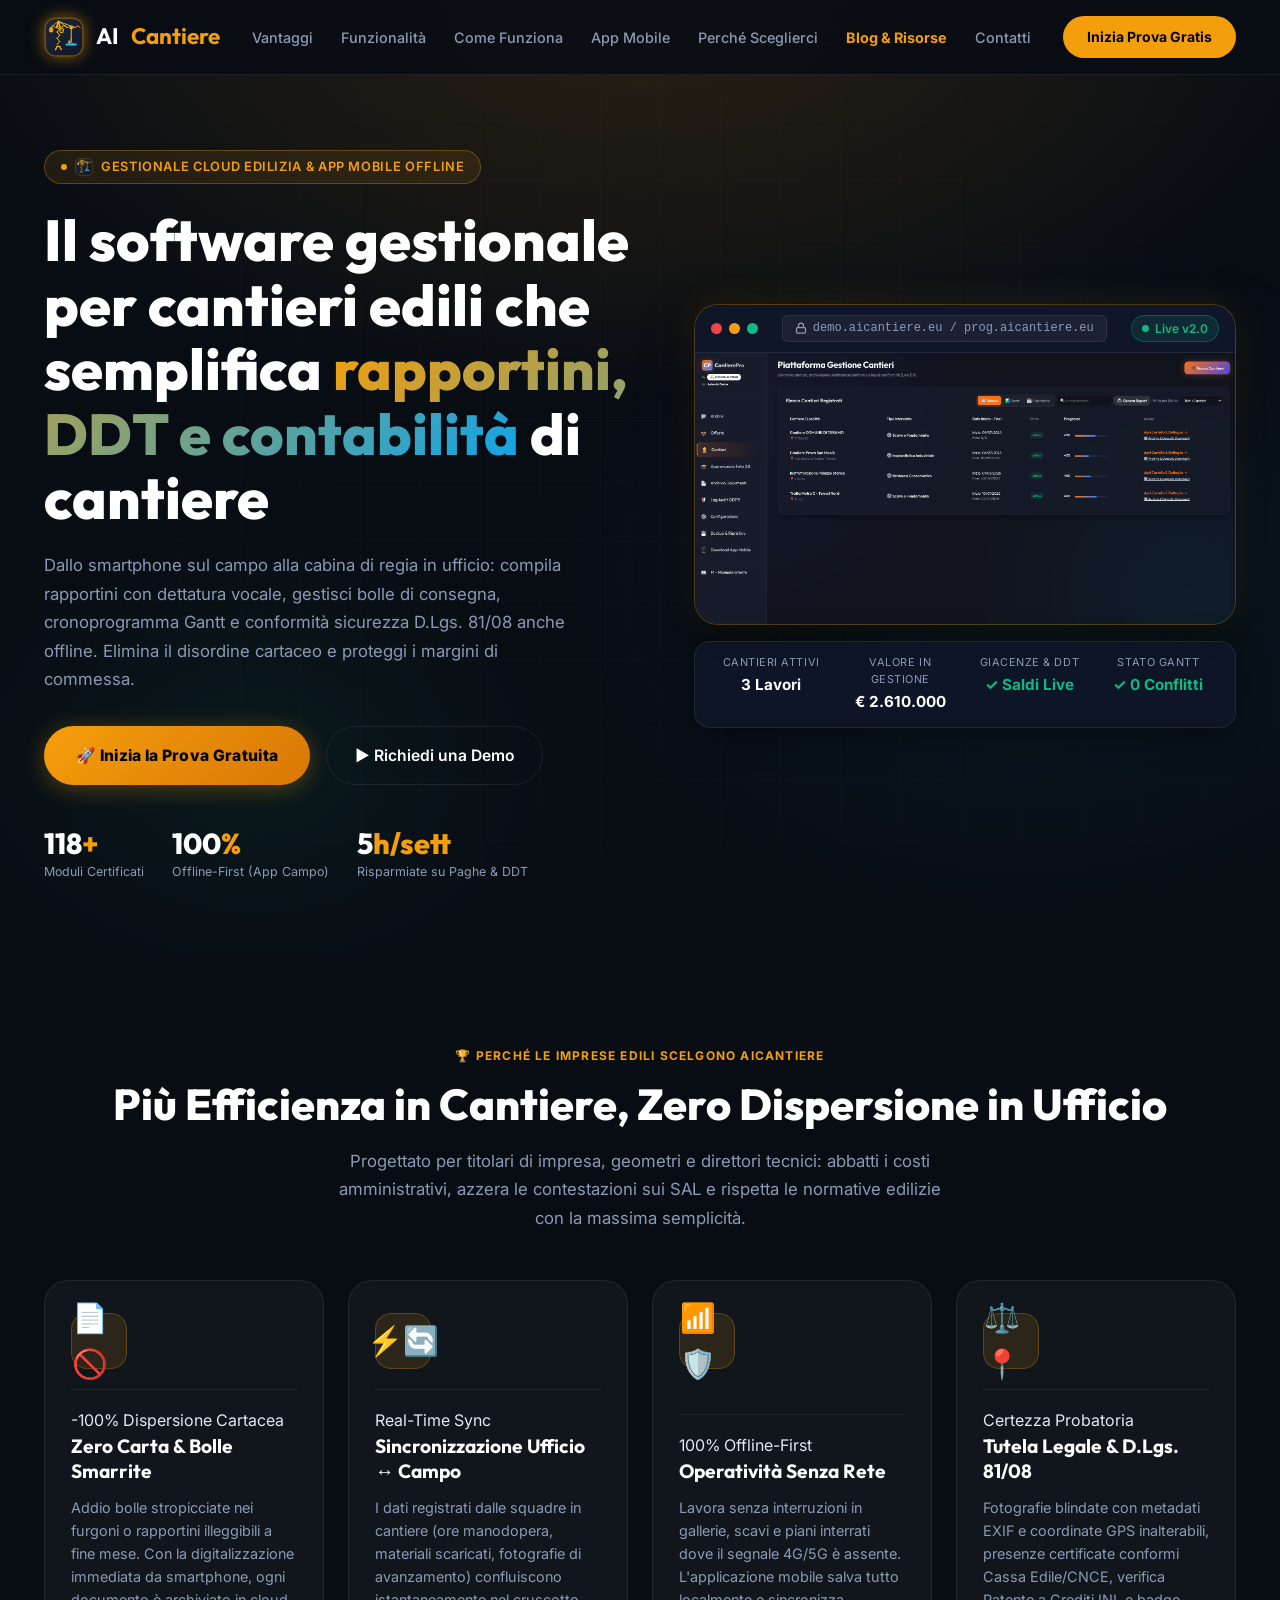
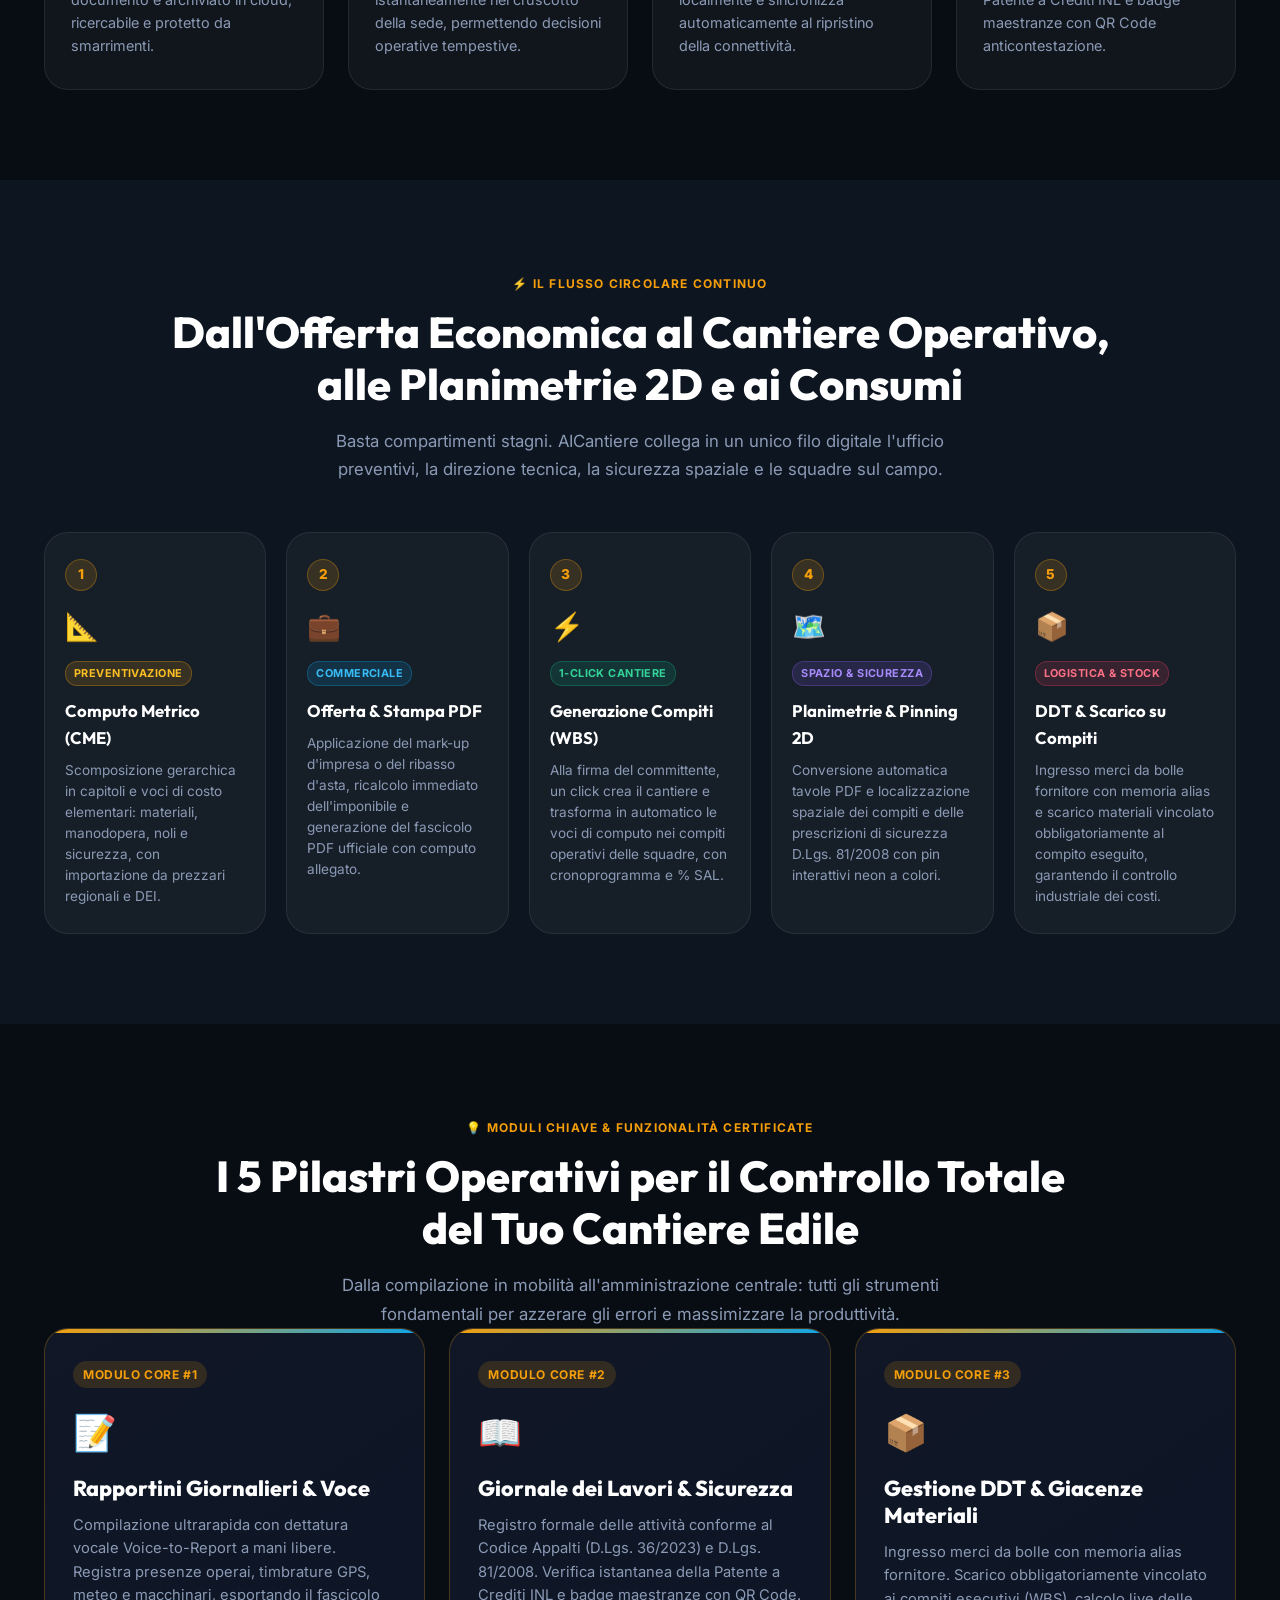
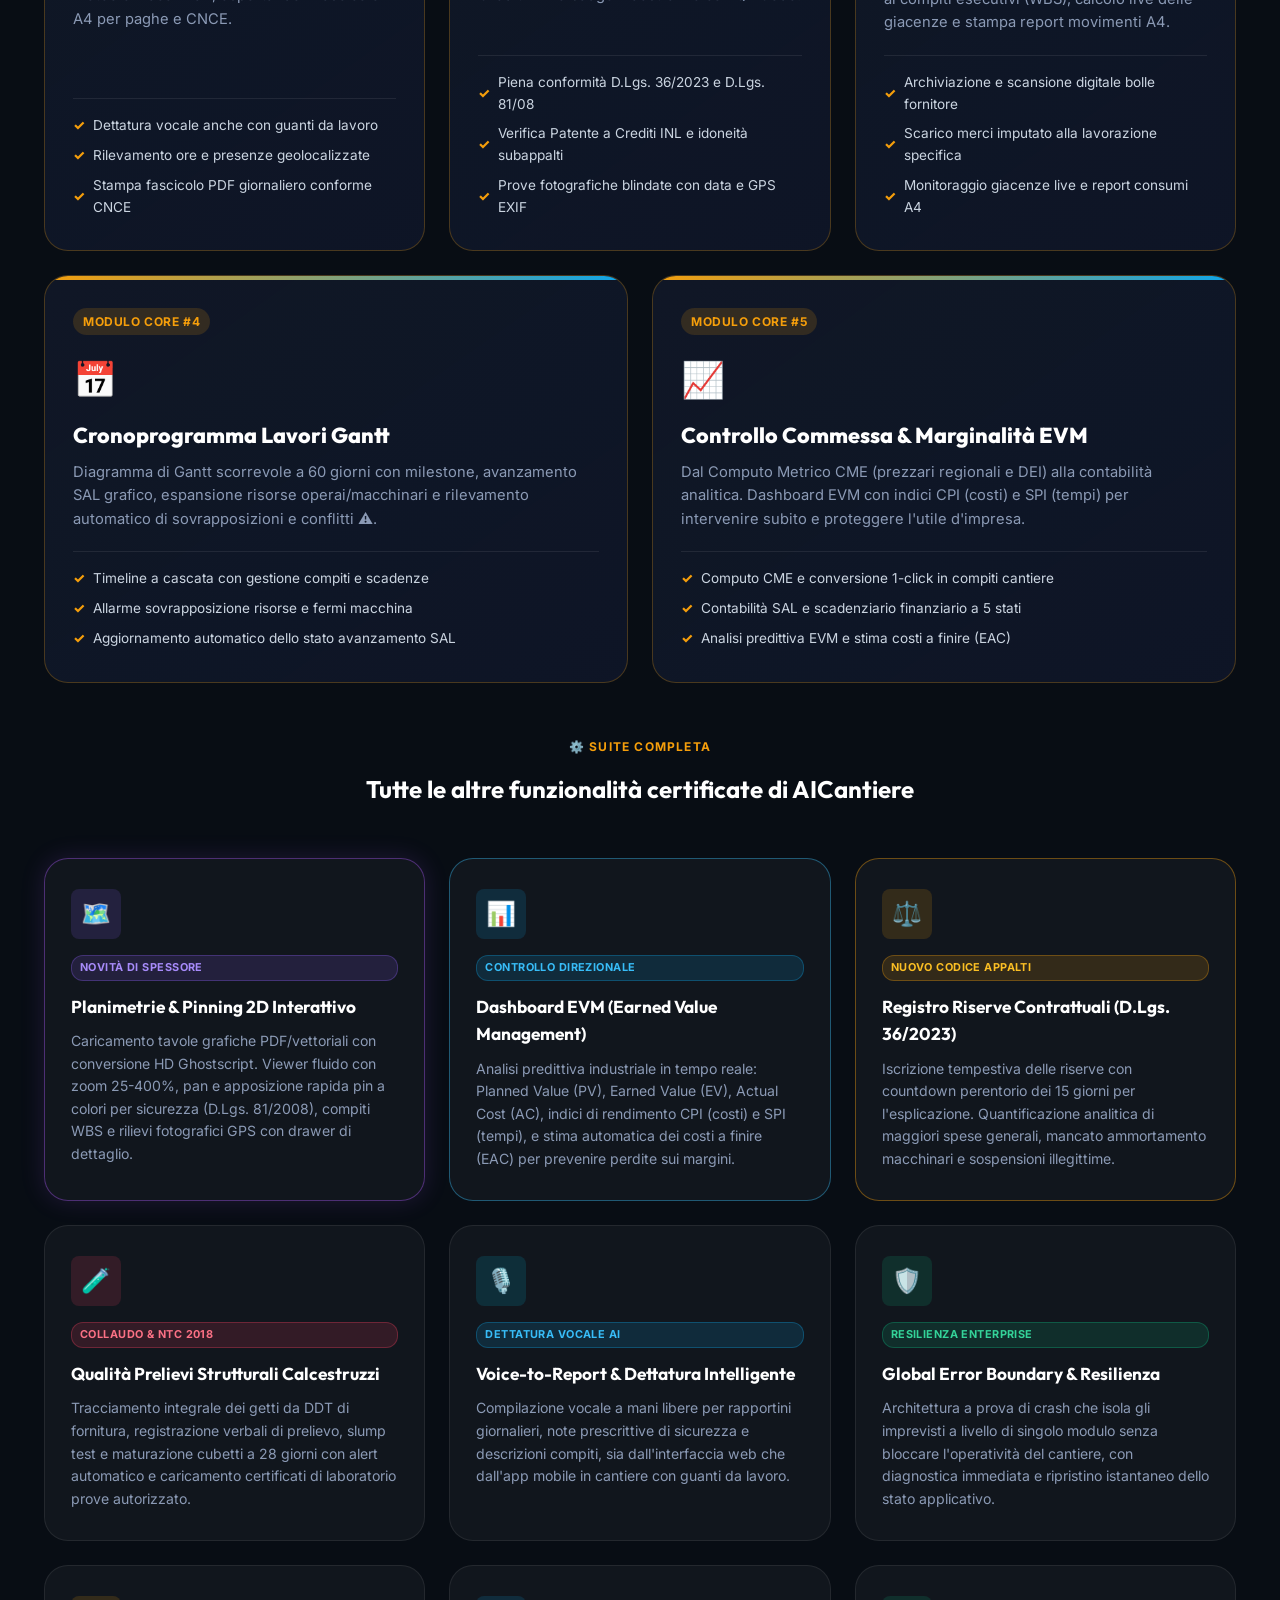
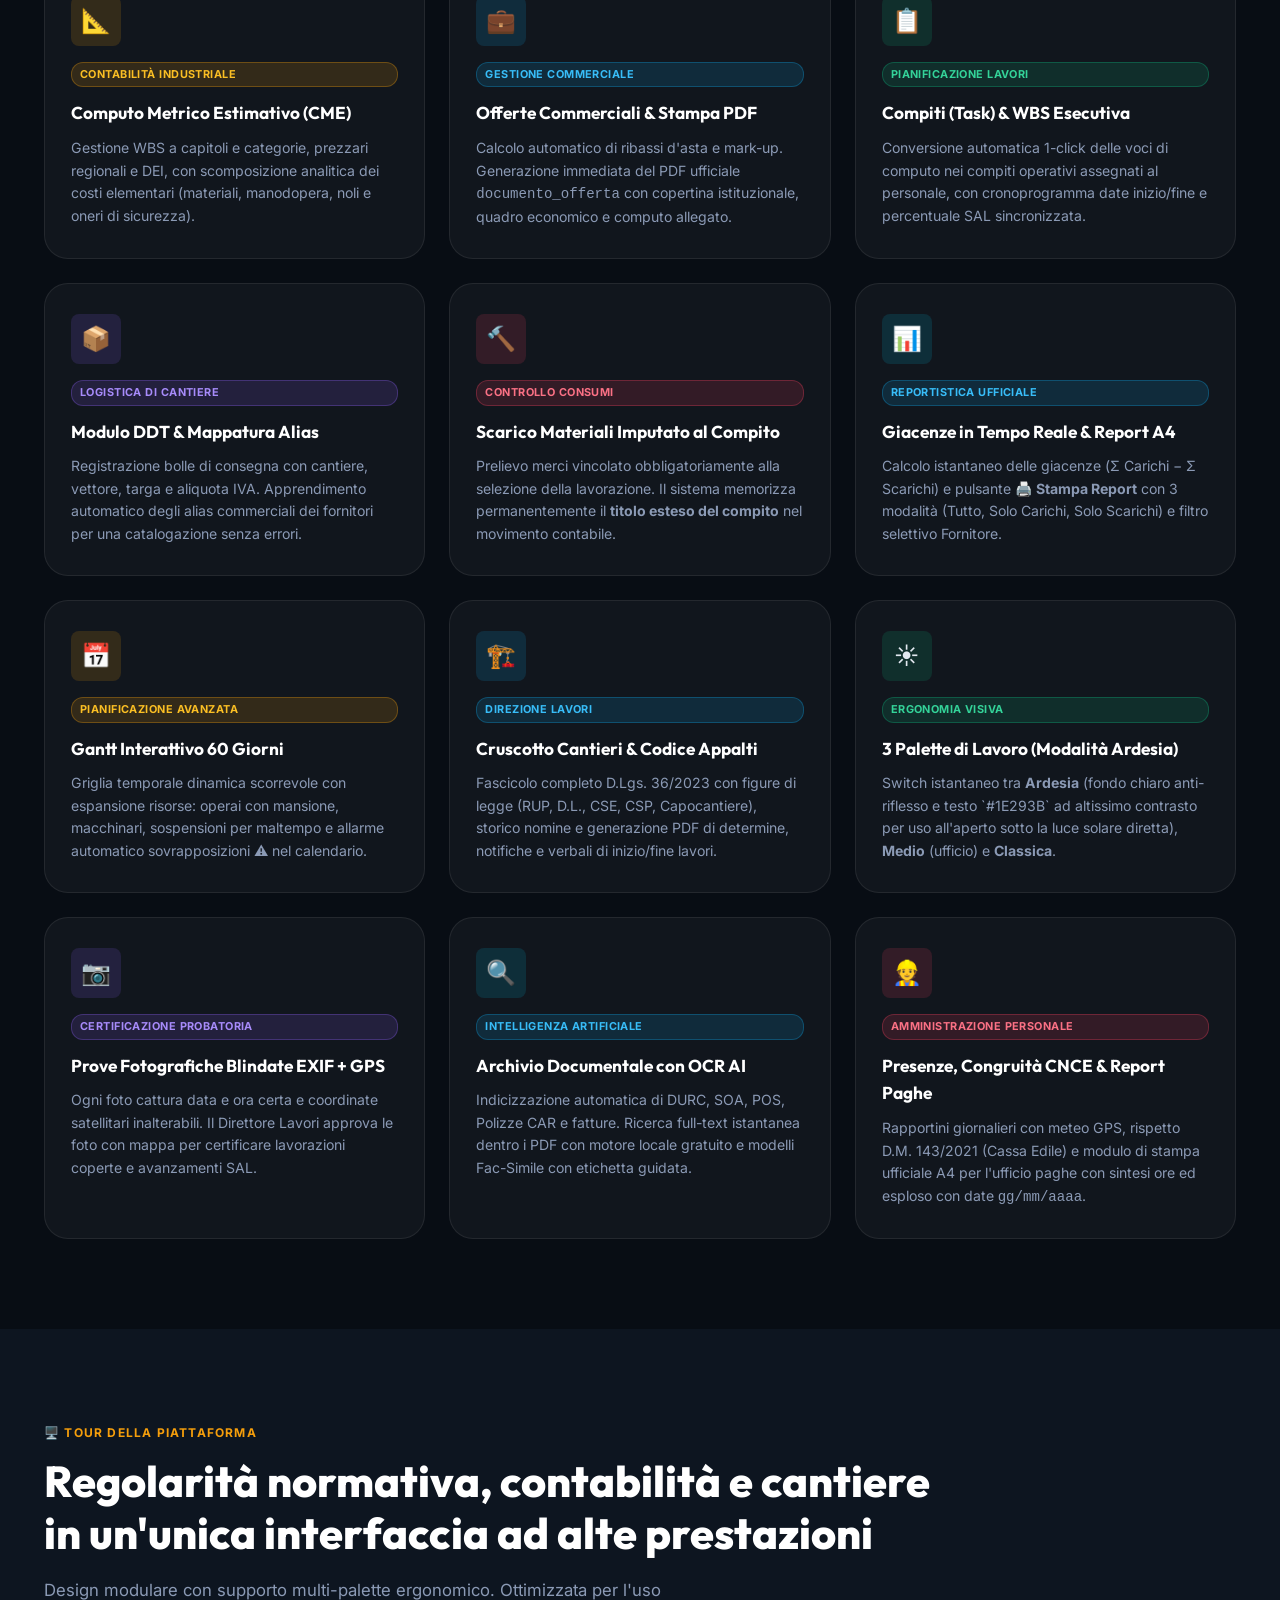
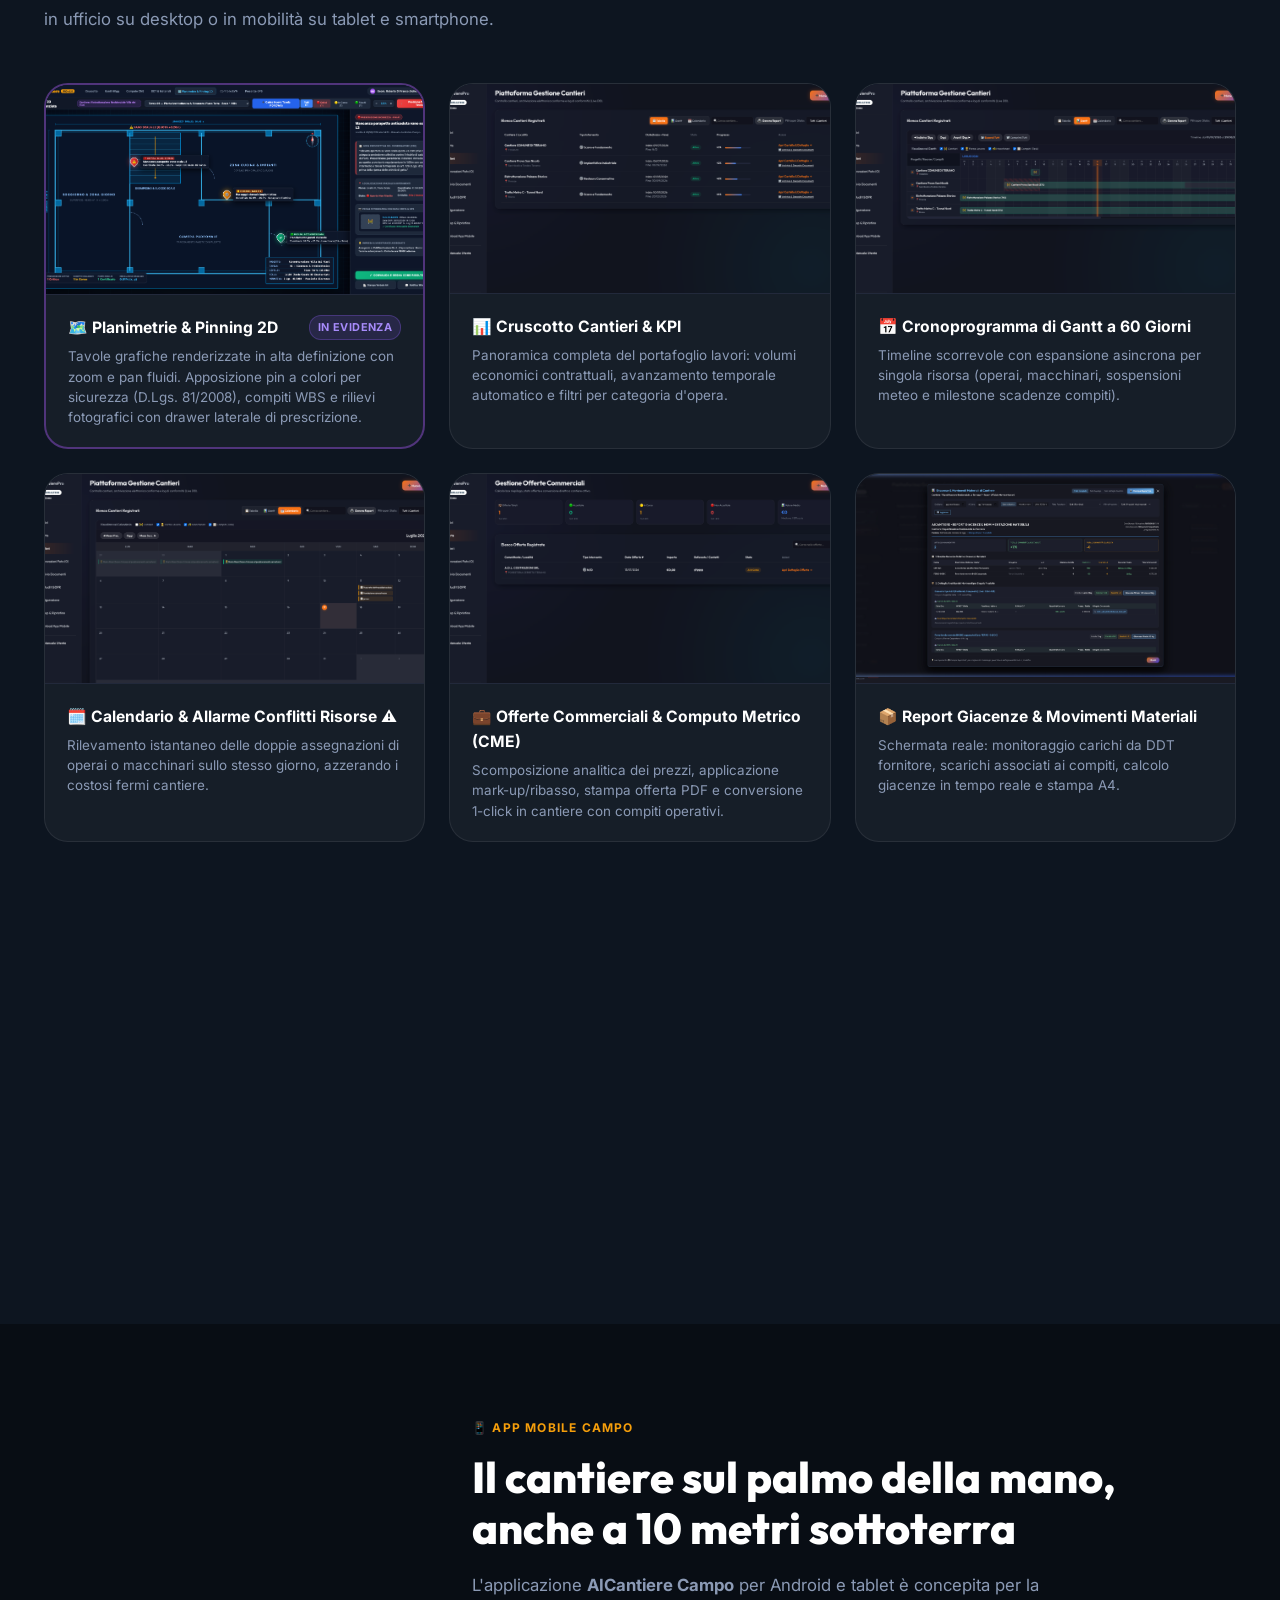
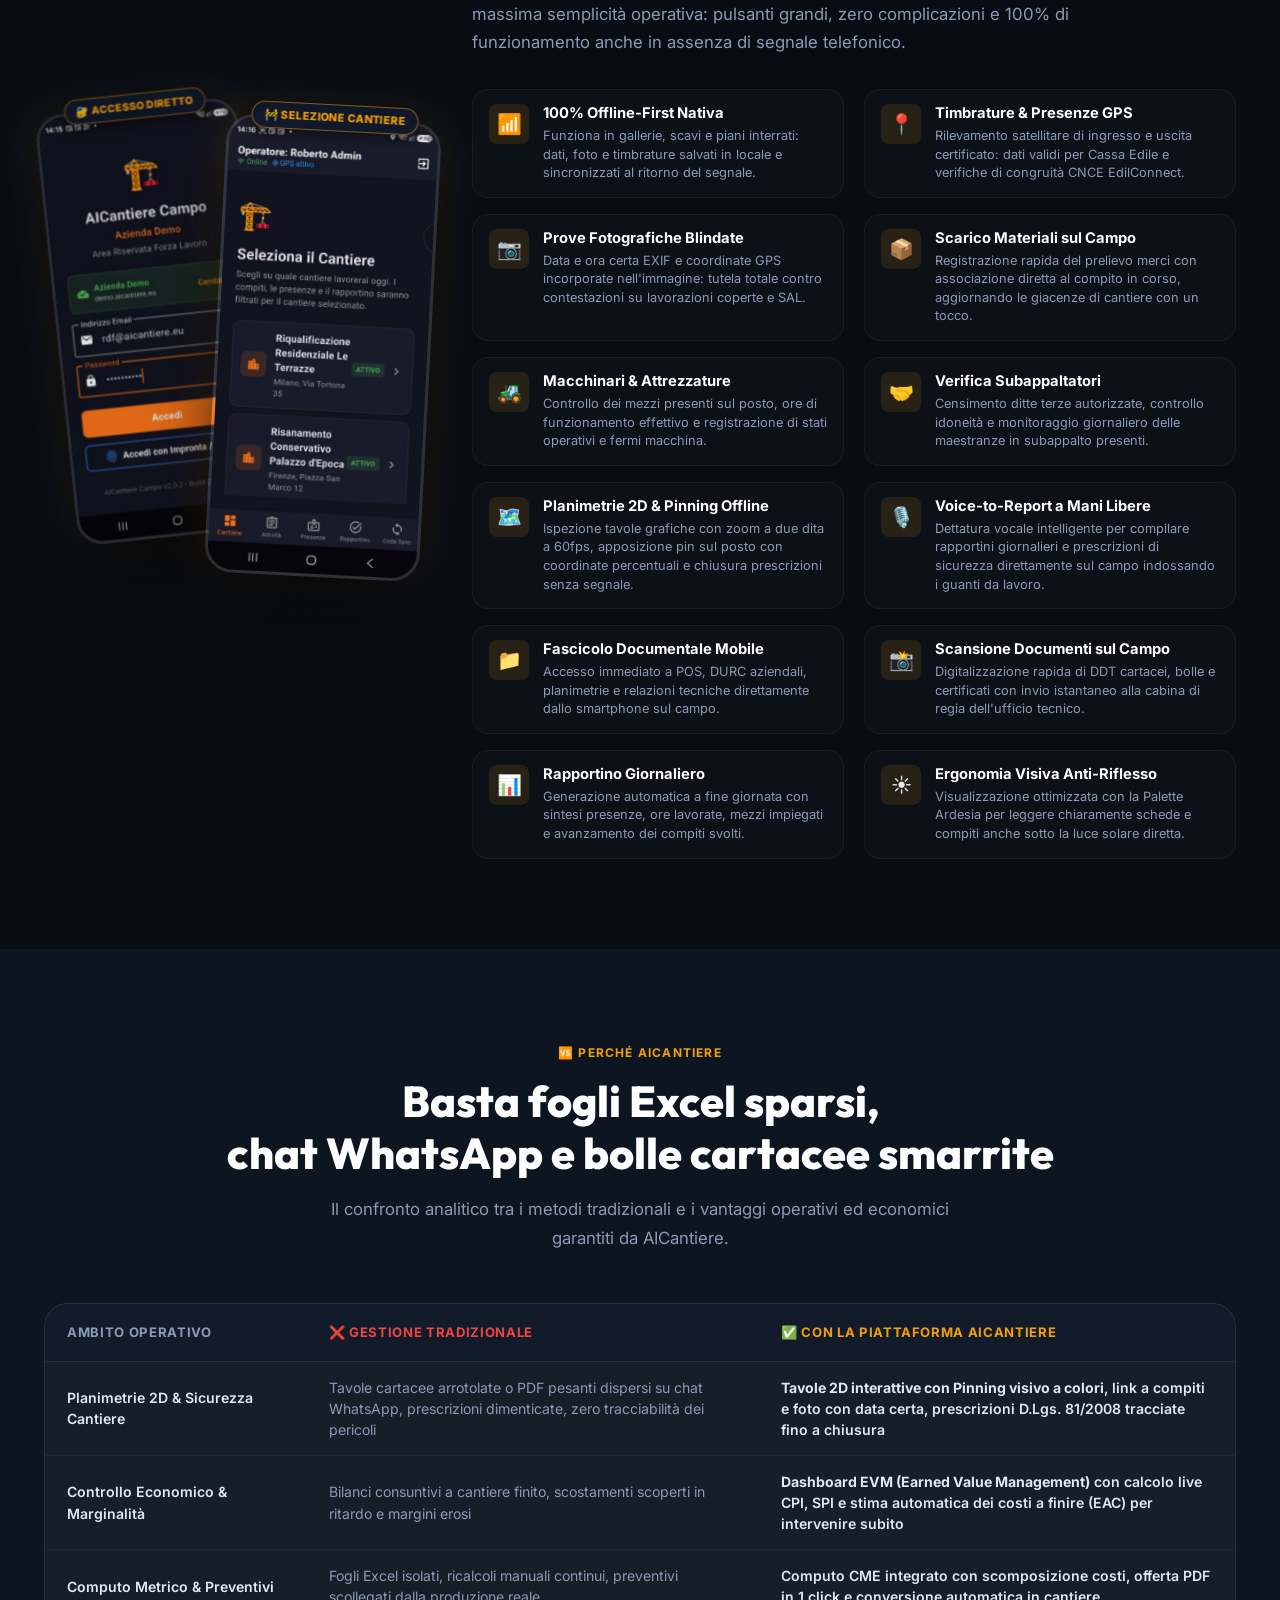
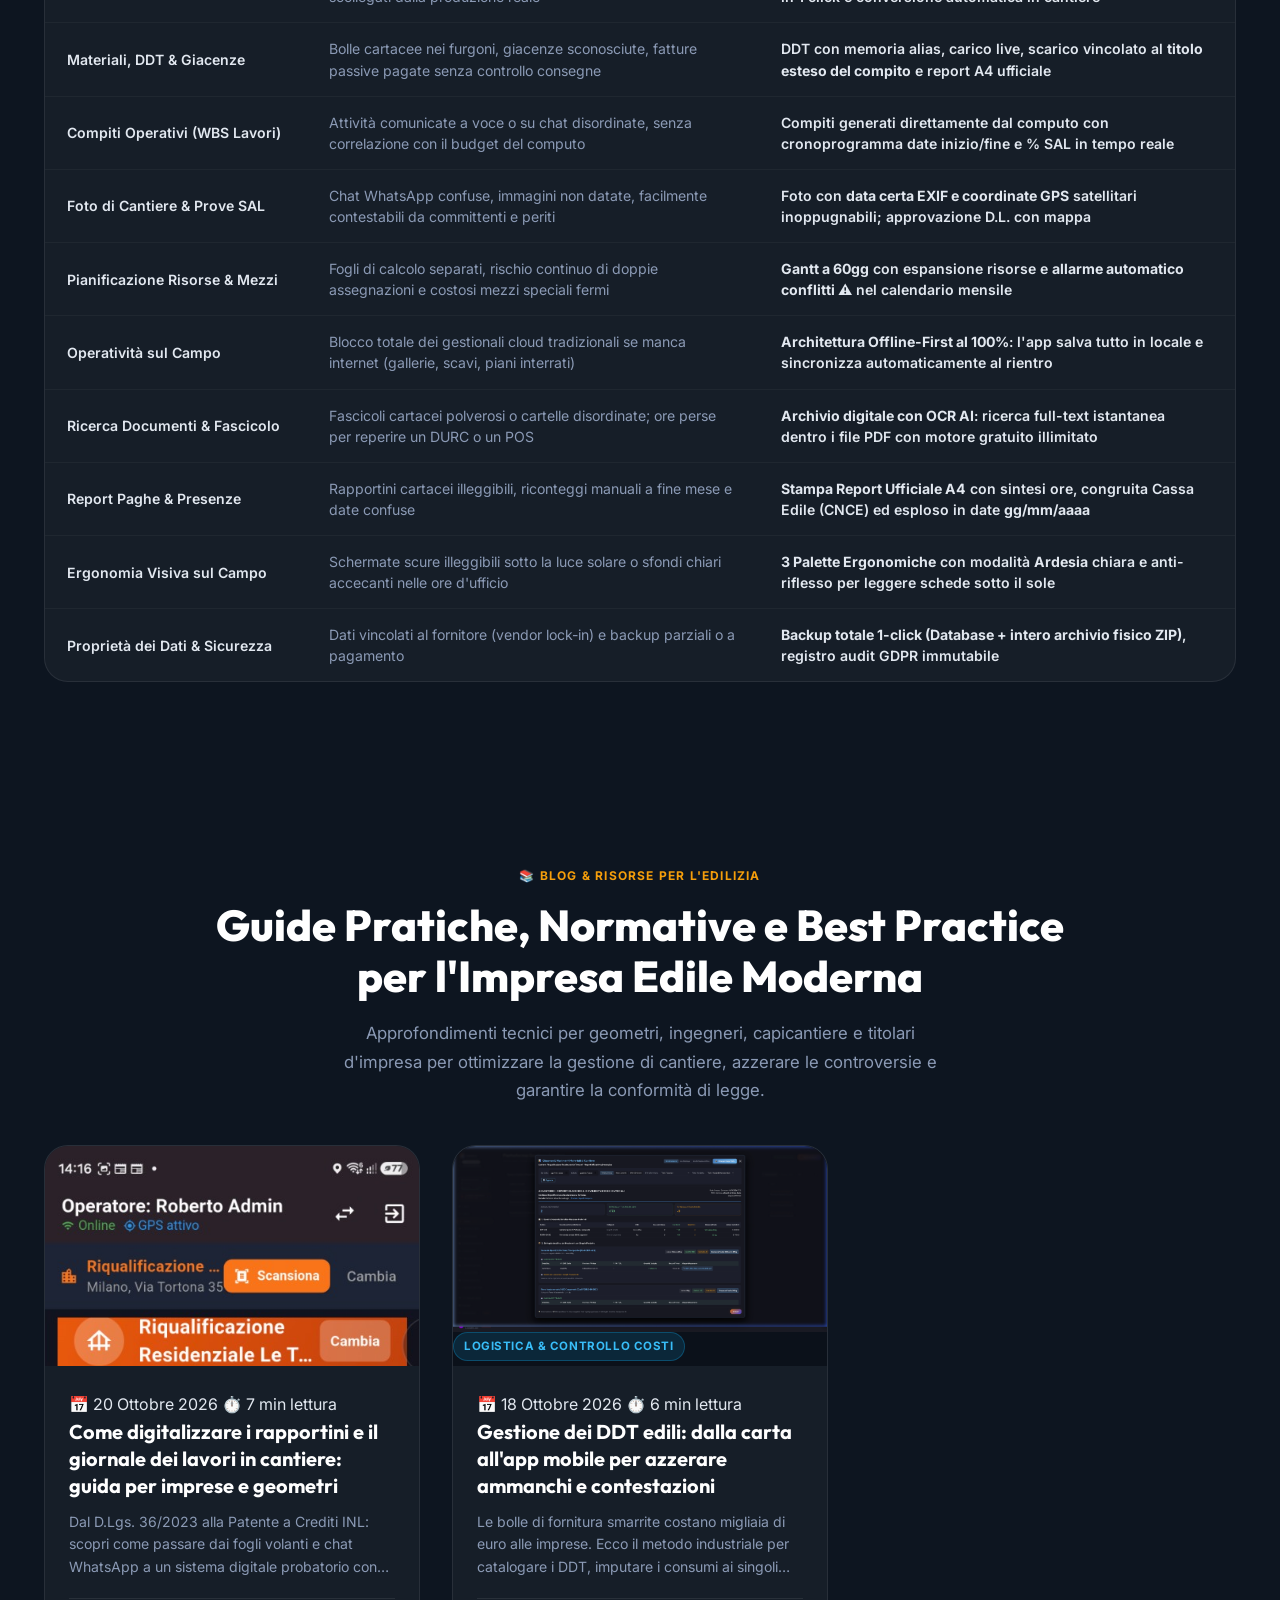
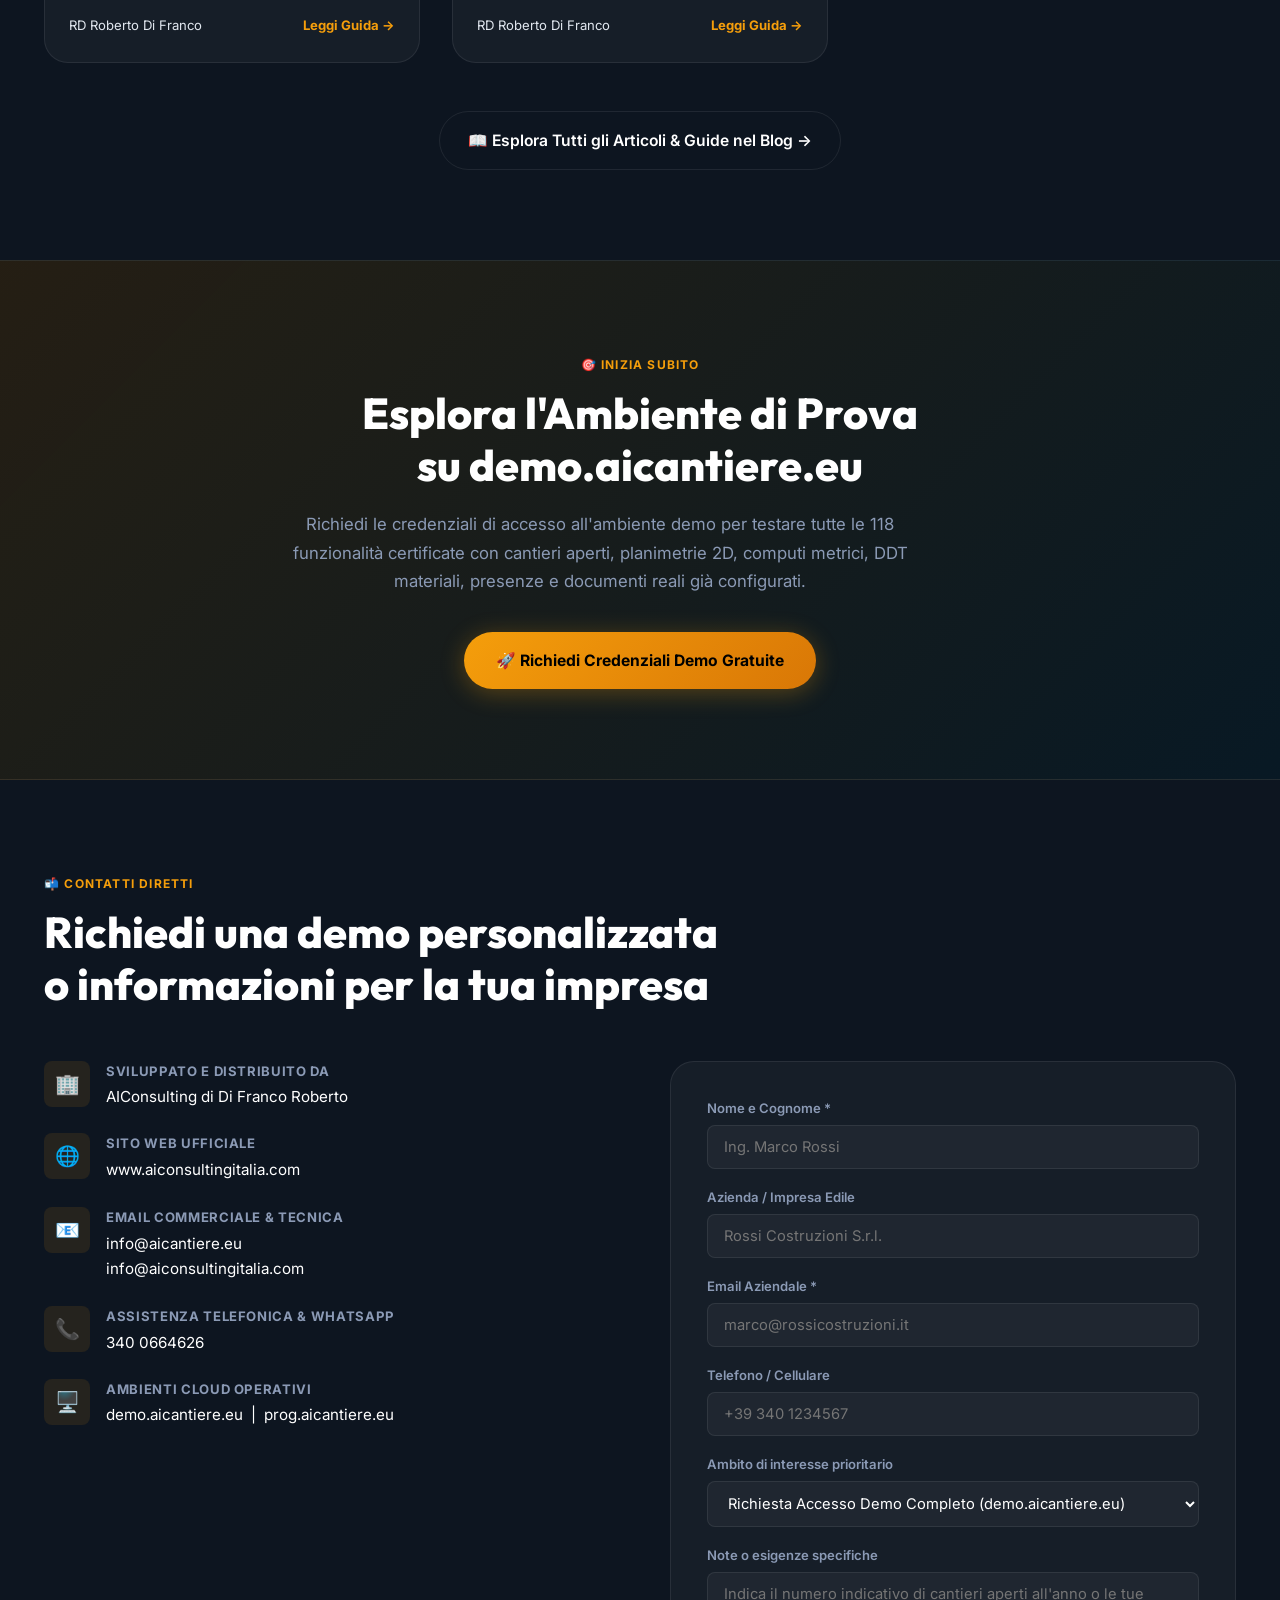
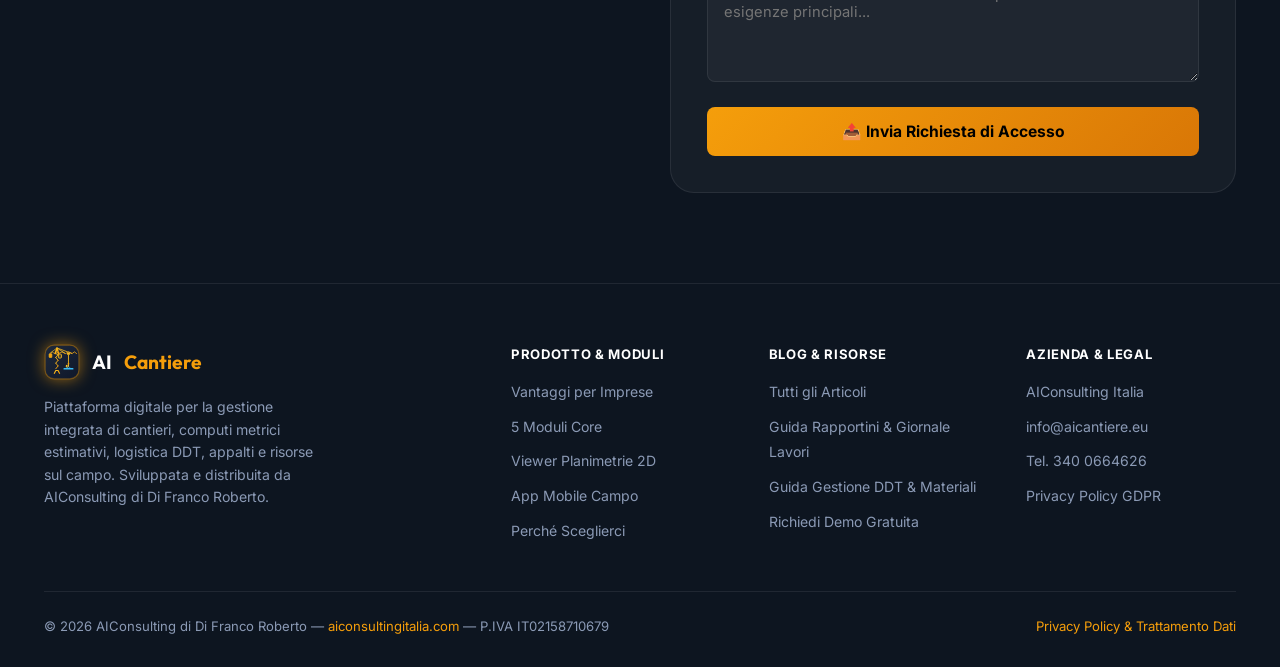
==== commit 8e8bfaf4: "feat(landing-blog): redesign landing page with 5 core modules, advantages, and blog hub with 2 SEO s" ====
--- a/index.html
+++ b/index.html
@@ -4,22 +4,104 @@
 <head>
   <meta charset="UTF-8" />
   <meta name="viewport" content="width=device-width, initial-scale=1.0" />
-  <title>AICantiere — Piattaforma Cloud Edilizia | Planimetrie 2D, Computo Metrico, DDT Materiali, Controllo EVM &amp; App Mobile</title>
+  <title>Software Gestione Cantieri Edili, App Rapportini e DDT | AICantiere</title>
   <meta name="description"
-    content="Piattaforma cloud di nuova generazione per imprese edili. Planimetrie &amp; Pinning 2D per sicurezza D.Lgs. 81/2008, Computo metrico CME, logistica materiali con DDT e scarico su compiti, controllo economico EVM, cronoprogramma Gantt 60gg, presenze GPS e app mobile offline-first." />
+    content="Il software gestionale per cantieri edili che semplifica rapportini giornalieri, gestione DDT e materiali, contabilità SAL e cronoprogramma Gantt. Prova gratis AICantiere da mobile e web." />
   <meta name="keywords"
-    content="planimetrie cantiere, pinning 2d cantiere, gestione cantiere, computo metrico estimativo, gestione ddt cantiere, scarico materiali cantiere, controllo evm edilizia, registro riserve 36/2023, prelievi calcestruzzo ntc 2018, app cantiere offline, Gantt cantieri, presenze cassa edile" />
+    content="software gestione cantieri edili, app rapportini cantiere, gestione ddt cantiere, giornale dei lavori, cronoprogramma gantt edilizia, software cantiere edile, computo metrico cantiere, controllo commessa edilizia, patente a crediti cantiere" />
   <meta name="author" content="AIConsulting di Di Franco Roberto" />
-  <meta property="og:title" content="AICantiere — Piattaforma Digitale per Cantieri, Planimetrie 2D, Computo e Logistica Materiali" />
+  <meta name="robots" content="index, follow, max-snippet:-1, max-image-preview:large, max-video-preview:-1" />
+
+  <!-- Open Graph / Facebook / LinkedIn -->
+  <meta property="og:type" content="website" />
+  <meta property="og:url" content="https://www.aicantiere.eu/" />
+  <meta property="og:title" content="Software Gestione Cantieri Edili, App Rapportini e DDT | AICantiere" />
   <meta property="og:description"
-    content="Unifica planimetrie con pinning 2D, computo metrico CME, offerte commerciali PDF, logistica DDT con giacenze live, controllo EVM, cronoprogramma Gantt e app mobile offline-first per operatori." />
-  <meta property="og:type" content="website" />
-  <meta property="og:url" content="https://www.aicantiere.eu" />
-  <meta property="og:image" content="https://www.aicantiere.eu/assets/images/logo.png" />
-  <link rel="canonical" href="https://www.aicantiere.eu" />
+    content="Il software gestionale per cantieri edili che semplifica rapportini giornalieri, gestione DDT materiali, contabilità SAL e cronoprogramma Gantt. Prova gratis da mobile e web." />
+  <meta property="og:image" content="https://www.aicantiere.eu/assets/images/cantieri.png" />
+  <meta property="og:image:width" content="1200" />
+  <meta property="og:image:height" content="630" />
+  <meta property="og:locale" content="it_IT" />
+  <meta property="og:site_name" content="AICantiere" />
+
+  <!-- Twitter Card -->
+  <meta name="twitter:card" content="summary_large_image" />
+  <meta name="twitter:url" content="https://www.aicantiere.eu/" />
+  <meta name="twitter:title" content="Software Gestione Cantieri Edili, App Rapportini e DDT | AICantiere" />
+  <meta name="twitter:description"
+    content="Il software gestionale per cantieri edili che semplifica rapportini giornalieri, gestione DDT materiali, contabilità SAL e cronoprogramma Gantt." />
+  <meta name="twitter:image" content="https://www.aicantiere.eu/assets/images/cantieri.png" />
+
+  <link rel="canonical" href="https://www.aicantiere.eu/" />
   <link rel="icon" type="image/svg+xml" href="assets/images/crane-logo.svg" />
   <link rel="alternate icon" href="favicon.ico" />
   <link rel="stylesheet" href="assets/css/style.css" />
+
+  <!-- SCHEMA MARKUP JSON-LD: SoftwareApplication & Organization -->
+  <script type="application/ld+json">
+  {
+    "@context": "https://schema.org",
+    "@graph": [
+      {
+        "@type": "SoftwareApplication",
+        "@id": "https://www.aicantiere.eu/#software",
+        "name": "AICantiere",
+        "operatingSystem": "Web Browser, Android, iOS",
+        "applicationCategory": "BusinessApplication",
+        "applicationSubCategory": "Construction Management Software",
+        "url": "https://www.aicantiere.eu/",
+        "description": "Il software gestionale per cantieri edili che semplifica rapportini giornalieri, gestione DDT e materiali, cronoprogramma Gantt, contabilità SAL e sicurezza D.Lgs. 81/08 con operatività offline-first.",
+        "image": "https://www.aicantiere.eu/assets/images/logo.png",
+        "screenshot": "https://www.aicantiere.eu/assets/images/cantieri.png",
+        "author": {
+          "@type": "Organization",
+          "name": "AIConsulting di Di Franco Roberto",
+          "url": "https://www.aiconsultingitalia.com"
+        },
+        "offers": {
+          "@type": "Offer",
+          "price": "0",
+          "priceCurrency": "EUR",
+          "priceValidUntil": "2027-12-31",
+          "availability": "https://schema.org/InStock",
+          "category": "Free Trial / SaaS",
+          "description": "Accesso di prova gratuito ed attivazione istanze aziendali personalizzate per imprese edili, geometri e general contractor."
+        },
+        "featureList": [
+          "Rapportini giornalieri di cantiere con dettatura vocale",
+          "Gestione DDT di fornitura e scarico materiali su compiti",
+          "Giornale dei lavori conforme al Codice Appalti e D.Lgs. 81/2008",
+          "Verifica Patente a Crediti INL e Badge di cantiere con QR Code",
+          "Cronoprogramma lavori interattivo a diagramma di Gantt",
+          "Computo metrico estimativo CME e contabilità SAL",
+          "Planimetrie 2D con Pinning interattivo per la sicurezza",
+          "App mobile 100% offline-first per smartphone e tablet"
+        ],
+        "aggregateRating": {
+          "@type": "AggregateRating",
+          "ratingValue": "4.9",
+          "reviewCount": "54",
+          "bestRating": "5",
+          "worstRating": "1"
+        }
+      },
+      {
+        "@type": "Organization",
+        "@id": "https://www.aicantiere.eu/#organization",
+        "name": "AIConsulting di Di Franco Roberto",
+        "url": "https://www.aiconsultingitalia.com",
+        "logo": "https://www.aicantiere.eu/assets/images/logo.png",
+        "contactPoint": {
+          "@type": "ContactPoint",
+          "telephone": "+393400664626",
+          "contactType": "customer support",
+          "email": "info@aicantiere.eu",
+          "availableLanguage": ["Italian", "English"]
+        }
+      }
+    ]
+  }
+  </script>
 </head>
 
 <body>
@@ -33,14 +115,17 @@
           AI<span class="brand-accent">Cantiere</span>
         </a>
         <div class="nav-links" id="nav-links" role="menubar">
-          <a href="#flusso" role="menuitem">Il Ciclo Integrato</a>
+          <a href="#vantaggi" role="menuitem">Vantaggi</a>
           <a href="#funzionalita" role="menuitem">Funzionalità</a>
-          <a href="#piattaforma" role="menuitem">Piattaforma</a>
+          <a href="#flusso" role="menuitem">Come Funziona</a>
           <a href="#app-mobile" role="menuitem">App Mobile</a>
-          <a href="#confronto" role="menuitem">Perché AICantiere</a>
+          <a href="#confronto" role="menuitem">Perché Sceglierci</a>
+          <a href="/blog/" role="menuitem" style="color: var(--clr-primary); font-weight: 700;">Blog &amp; Risorse</a>
           <a href="#contatti" role="menuitem">Contatti</a>
         </div>
-        <a href="#contatti" class="btn-nav" id="btn-richiedi-demo">Richiedi Demo</a>
+        <div style="display: flex; align-items: center; gap: 12px;">
+          <a href="#contatti" class="btn-nav" id="btn-richiedi-demo">Inizia Prova Gratis</a>
+        </div>
         <button class="hamburger" id="hamburger" aria-label="Menu" aria-expanded="false" aria-controls="nav-links">
           <span></span><span></span><span></span>
         </button>
@@ -55,35 +140,33 @@
     <div class="container">
       <div class="hero-content">
         <div class="hero-text">
-          <div class="hero-badge"><img src="assets/images/crane-logo.svg" alt="" class="badge-crane-icon" /> Piattaforma SaaS Edilizia &amp; Contabilità Lavori</div>
+          <div class="hero-badge"><img src="assets/images/crane-logo.svg" alt="" class="badge-crane-icon" /> Gestionale Cloud Edilizia &amp; App Mobile Offline</div>
           <h1 class="hero-title">
-            Gestisci i tuoi cantieri<br />
-            dal <span class="highlight">Computo al Campo</span><br />
-            con Precisione Digitale
+            Il software gestionale per cantieri edili che semplifica <span class="highlight">rapportini, DDT e contabilità</span> di cantiere
           </h1>
           <p class="hero-subtitle">
-            AICantiere unifica la preventivazione economica (Computo CME e offerte PDF), le <strong>planimetrie interattive con pinning 2D</strong> per la sicurezza, la logistica di cantiere con DDT e scarico materiali, il controllo economico EVM, il cronoprogramma Gantt a 60 giorni e l'operatività sul campo con app mobile 100% offline-first. Tutto in un'unica cabina di regia.
+            Dallo smartphone sul campo alla cabina di regia in ufficio: compila rapportini con dettatura vocale, gestisci bolle di consegna, cronoprogramma Gantt e conformità sicurezza D.Lgs. 81/08 anche offline. Elimina il disordine cartaceo e proteggi i margini di commessa.
           </p>
           <div class="hero-actions">
-            <a href="#contatti" class="btn-primary" id="btn-hero-demo">
-              🚀 Richiedi Accesso Demo
+            <a href="#contatti" class="btn-primary" id="btn-hero-prova" style="font-weight: 800; letter-spacing: 0.02em;">
+              🚀 Inizia la Prova Gratuita
             </a>
-            <a href="#flusso" class="btn-secondary" id="btn-hero-accedi">
-              ▶ Scopri il Flusso Operativo
+            <a href="#demo" class="btn-secondary" id="btn-hero-demo">
+              ▶ Richiedi una Demo
             </a>
           </div>
           <div class="hero-stats">
             <div class="stat">
               <div class="stat-value">118<span>+</span></div>
-              <div class="stat-label">Funzionalità Certificate</div>
+              <div class="stat-label">Moduli Certificati</div>
             </div>
             <div class="stat">
               <div class="stat-value">100<span>%</span></div>
               <div class="stat-label">Offline-First (App Campo)</div>
             </div>
             <div class="stat">
-              <div class="stat-value">3 <span>Temi</span></div>
-              <div class="stat-label">Ardesia Sole / Medio / Classica</div>
+              <div class="stat-value">5<span>h/sett</span></div>
+              <div class="stat-label">Risparmiate su Paghe &amp; DDT</div>
             </div>
           </div>
         </div>
@@ -133,6 +216,47 @@
     </div>
   </section>
 
+  <!-- VANTAGGI & SOCIAL PROOF -->
+  <section class="section" id="vantaggi" aria-label="Vantaggi per imprese edili, geometri e direttori di cantiere">
+    <div class="container">
+      <div class="text-center fade-up">
+        <div class="section-label">🏆 Perché le Imprese Edili Scelgono AICantiere</div>
+        <h2 class="section-title">Più Efficienza in Cantiere, Zero Dispersione in Ufficio</h2>
+        <p class="section-subtitle">Progettato per titolari di impresa, geometri e direttori tecnici: abbatti i costi amministrativi, azzera le contestazioni sui SAL e rispetta le normative edilizie con la massima semplicità.</p>
+      </div>
+
+      <div class="benefits-grid">
+        <div class="benefit-card fade-up fade-up-delay-1">
+          <div class="benefit-icon">📄🚫</div>
+          <div class="benefit-kpi">-100% Dispersione Cartacea</div>
+          <h3 class="benefit-title">Zero Carta &amp; Bolle Smarrite</h3>
+          <p class="benefit-desc">Addio bolle stropicciate nei furgoni o rapportini illeggibili a fine mese. Con la digitalizzazione immediata da smartphone, ogni documento è archiviato in cloud, ricercabile e protetto da smarrimenti.</p>
+        </div>
+
+        <div class="benefit-card fade-up fade-up-delay-2">
+          <div class="benefit-icon">⚡🔄</div>
+          <div class="benefit-kpi">Real-Time Sync</div>
+          <h3 class="benefit-title">Sincronizzazione Ufficio ↔ Campo</h3>
+          <p class="benefit-desc">I dati registrati dalle squadre in cantiere (ore manodopera, materiali scaricati, fotografie di avanzamento) confluiscono istantaneamente nel cruscotto della sede, permettendo decisioni operative tempestive.</p>
+        </div>
+
+        <div class="benefit-card fade-up fade-up-delay-3">
+          <div class="benefit-icon">📶🛡️</div>
+          <div class="benefit-kpi">100% Offline-First</div>
+          <h3 class="benefit-title">Operatività Senza Rete</h3>
+          <p class="benefit-desc">Lavora senza interruzioni in gallerie, scavi e piani interrati dove il segnale 4G/5G è assente. L'applicazione mobile salva tutto localmente e sincronizza automaticamente al ripristino della connettività.</p>
+        </div>
+
+        <div class="benefit-card fade-up fade-up-delay-4">
+          <div class="benefit-icon">⚖️📍</div>
+          <div class="benefit-kpi">Certezza Probatoria</div>
+          <h3 class="benefit-title">Tutela Legale &amp; D.Lgs. 81/08</h3>
+          <p class="benefit-desc">Fotografie blindate con metadati EXIF e coordinate GPS inalterabili, presenze certificate conformi Cassa Edile/CNCE, verifica Patente a Crediti INL e badge maestranze con QR Code anticontestazione.</p>
+        </div>
+      </div>
+    </div>
+  </section>
+
   <!-- IL CICLO INTEGRATO -->
   <section class="section section-alt" id="flusso" aria-label="Il ciclo integrato di AICantiere">
     <div class="container">
@@ -185,10 +309,84 @@
   <section class="section" id="funzionalita" aria-label="Funzionalità principali della piattaforma">
     <div class="container">
       <div class="text-center fade-up">
-        <div class="section-label">💡 Funzionalità Certificate</div>
-        <h2 class="section-title">Una Suite Completa di 118 Moduli<br />per l'Impresa Edile Moderna</h2>
-        <p class="section-subtitle">Dalla preventivazione economica e spaziale 2D, al controllo predittivo EVM, fino alla governance D.Lgs. 36/2023 e alla certificazione probatoria.</p>
-      </div>
+        <div class="section-label">💡 Moduli Chiave &amp; Funzionalità Certificate</div>
+        <h2 class="section-title">I 5 Pilastri Operativi per il Controllo Totale<br />del Tuo Cantiere Edile</h2>
+        <p class="section-subtitle">Dalla compilazione in mobilità all'amministrazione centrale: tutti gli strumenti fondamentali per azzerare gli errori e massimizzare la produttività.</p>
+      </div>
+
+      <!-- 5 MODULI CORE PRINCIPALI -->
+      <div class="core-modules-grid fade-up">
+        <!-- 1. RAPPORTINI GIORNALIERI -->
+        <div class="core-card">
+          <span class="core-badge">Modulo Core #1</span>
+          <div class="core-icon">📝</div>
+          <h3 class="core-title">Rapportini Giornalieri &amp; Voce</h3>
+          <p class="core-desc">Compilazione ultrarapida con dettatura vocale Voice-to-Report a mani libere. Registra presenze operai, timbrature GPS, meteo e macchinari, esportando il fascicolo A4 per paghe e CNCE.</p>
+          <ul class="core-features-list">
+            <li>Dettatura vocale anche con guanti da lavoro</li>
+            <li>Rilevamento ore e presenze geolocalizzate</li>
+            <li>Stampa fascicolo PDF giornaliero conforme CNCE</li>
+          </ul>
+        </div>
+
+        <!-- 2. GIORNALE DEI LAVORI -->
+        <div class="core-card">
+          <span class="core-badge">Modulo Core #2</span>
+          <div class="core-icon">📖</div>
+          <h3 class="core-title">Giornale dei Lavori &amp; Sicurezza</h3>
+          <p class="core-desc">Registro formale delle attività conforme al Codice Appalti (D.Lgs. 36/2023) e D.Lgs. 81/2008. Verifica istantanea della Patente a Crediti INL e badge maestranze con QR Code.</p>
+          <ul class="core-features-list">
+            <li>Piena conformità D.Lgs. 36/2023 e D.Lgs. 81/08</li>
+            <li>Verifica Patente a Crediti INL e idoneità subappalti</li>
+            <li>Prove fotografiche blindate con data e GPS EXIF</li>
+          </ul>
+        </div>
+
+        <!-- 3. GESTIONE DDT E MATERIALI -->
+        <div class="core-card">
+          <span class="core-badge">Modulo Core #3</span>
+          <div class="core-icon">📦</div>
+          <h3 class="core-title">Gestione DDT &amp; Giacenze Materiali</h3>
+          <p class="core-desc">Ingresso merci da bolle con memoria alias fornitore. Scarico obbligatoriamente vincolato ai compiti esecutivi (WBS), calcolo live delle giacenze e stampa report movimenti A4.</p>
+          <ul class="core-features-list">
+            <li>Archiviazione e scansione digitale bolle fornitore</li>
+            <li>Scarico merci imputato alla lavorazione specifica</li>
+            <li>Monitoraggio giacenze live e report consumi A4</li>
+          </ul>
+        </div>
+
+        <!-- 4. CRONOPROGRAMMA GANTT -->
+        <div class="core-card">
+          <span class="core-badge">Modulo Core #4</span>
+          <div class="core-icon">📅</div>
+          <h3 class="core-title">Cronoprogramma Lavori Gantt</h3>
+          <p class="core-desc">Diagramma di Gantt scorrevole a 60 giorni con milestone, avanzamento SAL grafico, espansione risorse operai/macchinari e rilevamento automatico di sovrapposizioni e conflitti ⚠️.</p>
+          <ul class="core-features-list">
+            <li>Timeline a cascata con gestione compiti e scadenze</li>
+            <li>Allarme sovrapposizione risorse e fermi macchina</li>
+            <li>Aggiornamento automatico dello stato avanzamento SAL</li>
+          </ul>
+        </div>
+
+        <!-- 5. CONTROLLO DI COMMESSA -->
+        <div class="core-card">
+          <span class="core-badge">Modulo Core #5</span>
+          <div class="core-icon">📈</div>
+          <h3 class="core-title">Controllo Commessa &amp; Marginalità EVM</h3>
+          <p class="core-desc">Dal Computo Metrico CME (prezzari regionali e DEI) alla contabilità analitica. Dashboard EVM con indici CPI (costi) e SPI (tempi) per intervenire subito e proteggere l'utile d'impresa.</p>
+          <ul class="core-features-list">
+            <li>Computo CME e conversione 1-click in compiti cantiere</li>
+            <li>Contabilità SAL e scadenziario finanziario a 5 stati</li>
+            <li>Analisi predittiva EVM e stima costi a finire (EAC)</li>
+          </ul>
+        </div>
+      </div>
+
+      <div class="text-center fade-up" style="margin: 40px 0 24px;">
+        <div class="section-label">⚙️ Suite Completa</div>
+        <h3 style="font-family: var(--font-display); font-size: 1.5rem; color: var(--clr-white);">Tutte le altre funzionalità certificate di AICantiere</h3>
+      </div>
+
       <div class="features-grid">
         <!-- 1. Planimetrie & Pinning 2D (Novità Protagonista) -->
         <div class="feature-card fade-up fade-up-delay-1" style="border-color: rgba(168,85,247,0.4); box-shadow: 0 0 25px rgba(168,85,247,0.15);">
@@ -585,6 +783,83 @@
             </tr>
           </tbody>
         </table>
+      </div>
+    </div>
+  </section>
+
+  <!-- BLOG & RISORSE (PREVIEW HOME) -->
+  <section class="section section-alt" id="blog" aria-label="Blog e guide pratiche per la gestione dei cantieri edili">
+    <div class="container">
+      <div class="text-center fade-up">
+        <div class="section-label">📚 Blog &amp; Risorse per l'Edilizia</div>
+        <h2 class="section-title">Guide Pratiche, Normative e Best Practice<br />per l'Impresa Edile Moderna</h2>
+        <p class="section-subtitle">Approfondimenti tecnici per geometri, ingegneri, capicantiere e titolari d'impresa per ottimizzare la gestione di cantiere, azzerare le controversie e garantire la conformità di legge.</p>
+      </div>
+
+      <div class="blog-grid" style="margin-top: 40px;">
+        <!-- ARTICOLO 1 -->
+        <article class="blog-card fade-up fade-up-delay-1">
+          <div class="blog-card-img-wrap">
+            <img src="assets/images/app-mobile-campo.jpg" alt="Digitalizzazione rapportini giornalieri e giornale dei lavori in cantiere" loading="lazy" />
+            <span class="blog-category-badge">Normativa &amp; Cantieri</span>
+          </div>
+          <div class="blog-card-body">
+            <div class="blog-card-meta">
+              <span>📅 20 Ottobre 2026</span>
+              <span>⏱️ 7 min lettura</span>
+            </div>
+            <h3 class="blog-card-title">
+              <a href="/blog/come-digitalizzare-rapportini-giornale-lavori-cantiere/">Come digitalizzare i rapportini e il giornale dei lavori in cantiere: guida per imprese e geometri</a>
+            </h3>
+            <p class="blog-card-excerpt">
+              Dal D.Lgs. 36/2023 alla Patente a Crediti INL: scopri come passare dai fogli volanti e chat WhatsApp a un sistema digitale probatorio con dettatura vocale, timbrature GPS e report conformi per Cassa Edile.
+            </p>
+            <div class="blog-card-footer">
+              <div class="blog-author-mini">
+                <span class="blog-author-avatar">RD</span>
+                <span class="blog-author-name">Roberto Di Franco</span>
+              </div>
+              <a href="/blog/come-digitalizzare-rapportini-giornale-lavori-cantiere/" class="read-more-link" aria-label="Leggi l'articolo su come digitalizzare rapportini e giornale dei lavori">
+                Leggi Guida &rarr;
+              </a>
+            </div>
+          </div>
+        </article>
+
+        <!-- ARTICOLO 2 -->
+        <article class="blog-card fade-up fade-up-delay-2">
+          <div class="blog-card-img-wrap">
+            <img src="assets/images/materiali_ddt.png" alt="Gestione DDT edili e controllo giacenze materiali di cantiere" loading="lazy" />
+            <span class="blog-category-badge badge-blue">Logistica &amp; Controllo Costi</span>
+          </div>
+          <div class="blog-card-body">
+            <div class="blog-card-meta">
+              <span>📅 18 Ottobre 2026</span>
+              <span>⏱️ 6 min lettura</span>
+            </div>
+            <h3 class="blog-card-title">
+              <a href="/blog/gestione-ddt-edili-dalla-carta-all-app-mobile/">Gestione dei DDT edili: dalla carta all'app mobile per azzerare ammanchi e contestazioni</a>
+            </h3>
+            <p class="blog-card-excerpt">
+              Le bolle di fornitura smarrite costano migliaia di euro alle imprese. Ecco il metodo industriale per catalogare i DDT, imputare i consumi ai singoli compiti esecutivi e stampare report giacenze ufficiali A4.
+            </p>
+            <div class="blog-card-footer">
+              <div class="blog-author-mini">
+                <span class="blog-author-avatar">RD</span>
+                <span class="blog-author-name">Roberto Di Franco</span>
+              </div>
+              <a href="/blog/gestione-ddt-edili-dalla-carta-all-app-mobile/" class="read-more-link" aria-label="Leggi l'articolo sulla gestione dei DDT edili da mobile">
+                Leggi Guida &rarr;
+              </a>
+            </div>
+          </div>
+        </article>
+      </div>
+
+      <div class="text-center fade-up" style="margin-top: 48px;">
+        <a href="/blog/" class="btn-secondary" id="btn-blog-hub" style="display: inline-flex; align-items: center; gap: 8px;">
+          📖 Esplora Tutti gli Articoli &amp; Guide nel Blog &rarr;
+        </a>
       </div>
     </div>
   </section>
@@ -709,27 +984,29 @@
         <div class="footer-col">
           <h4>Prodotto &amp; Moduli</h4>
           <ul>
-            <li><a href="#flusso">Il Ciclo Integrato</a></li>
-            <li><a href="#funzionalita">Computo CME &amp; DDT</a></li>
-            <li><a href="#piattaforma">Piattaforma Web</a></li>
+            <li><a href="#vantaggi">Vantaggi per Imprese</a></li>
+            <li><a href="#funzionalita">5 Moduli Core</a></li>
+            <li><a href="#piattaforma">Viewer Planimetrie 2D</a></li>
             <li><a href="#app-mobile">App Mobile Campo</a></li>
             <li><a href="#confronto">Perché Sceglierci</a></li>
+          </ul>
+        </div>
+        <div class="footer-col">
+          <h4>Blog &amp; Risorse</h4>
+          <ul>
+            <li><a href="/blog/">Tutti gli Articoli</a></li>
+            <li><a href="/blog/come-digitalizzare-rapportini-giornale-lavori-cantiere/">Guida Rapportini &amp; Giornale Lavori</a></li>
+            <li><a href="/blog/gestione-ddt-edili-dalla-carta-all-app-mobile/">Guida Gestione DDT &amp; Materiali</a></li>
+            <li><a href="#demo">Richiedi Demo Gratuita</a></li>
           </ul>
         </div>
         <div class="footer-col">
           <h4>Azienda &amp; Legal</h4>
           <ul>
             <li><a href="https://www.aiconsultingitalia.com" target="_blank" rel="noopener">AIConsulting Italia</a></li>
-            <li><a href="#contatti">Richiesta Demo</a></li>
-            <li><a href="privacy-policy.html">Privacy Policy GDPR</a></li>
-          </ul>
-        </div>
-        <div class="footer-col">
-          <h4>Assistenza &amp; Sede</h4>
-          <ul>
             <li><a href="mailto:info@aicantiere.eu">info@aicantiere.eu</a></li>
             <li><a href="tel:+393400664626">Tel. 340 0664626</a></li>
-            <li><a href="https://www.aiconsultingitalia.com" target="_blank" rel="noopener">www.aiconsultingitalia.com</a></li>
+            <li><a href="privacy-policy.html">Privacy Policy GDPR</a></li>
           </ul>
         </div>
       </div>
--- a/assets/css/style.css
+++ b/assets/css/style.css
@@ -475,13 +475,564 @@
 .fade-up-delay-4 { transition-delay: 0.32s; }
 .fade-up-delay-5 { transition-delay: 0.40s; }
 
+/* BENEFITS SECTION */
+.benefits-grid {
+  display: grid;
+  grid-template-columns: repeat(auto-fit, minmax(280px, 1fr));
+  gap: 24px;
+  margin-top: 48px;
+}
+.benefit-card {
+  background: var(--clr-surface);
+  border: 1px solid var(--clr-border);
+  border-radius: var(--radius-lg);
+  padding: 32px 26px;
+  transition: var(--transition);
+  position: relative;
+  display: flex;
+  flex-direction: column;
+}
+.benefit-card:hover {
+  border-color: rgba(245, 158, 11, 0.4);
+  transform: translateY(-5px);
+  box-shadow: 0 16px 40px rgba(0, 0, 0, 0.5), 0 0 20px rgba(245, 158, 11, 0.1);
+}
+.benefit-icon {
+  width: 56px;
+  height: 56px;
+  border-radius: var(--radius-md);
+  background: rgba(245, 158, 11, 0.12);
+  border: 1px solid rgba(245, 158, 11, 0.25);
+  display: flex;
+  align-items: center;
+  justify-content: center;
+  font-size: 1.8rem;
+  margin-bottom: 20px;
+}
+.benefit-title {
+  font-family: var(--font-display);
+  font-size: 1.2rem;
+  font-weight: 700;
+  color: var(--clr-white);
+  margin-bottom: 12px;
+  line-height: 1.3;
+}
+.benefit-desc {
+  font-size: 0.9rem;
+  color: var(--clr-muted);
+  line-height: 1.6;
+}
+.benefit-kpi {
+  margin-top: auto;
+  padding-top: 18px;
+  border-top: 1px solid var(--clr-border);
+  display: flex;
+  align-items: baseline;
+  gap: 8px;
+}
+.benefit-kpi-val {
+  font-family: var(--font-display);
+  font-size: 1.5rem;
+  font-weight: 800;
+  color: var(--clr-primary);
+}
+.benefit-kpi-lbl {
+  font-size: 0.78rem;
+  color: var(--clr-muted);
+  text-transform: uppercase;
+  letter-spacing: 0.04em;
+}
+
+/* BLOG & RISORSE */
+.blog-hero {
+  padding: 130px 0 60px;
+  text-align: center;
+  position: relative;
+  background: radial-gradient(ellipse 70% 50% at 50% 0%, rgba(245, 158, 11, 0.12) 0%, transparent 70%);
+}
+.blog-filters {
+  display: flex;
+  justify-content: center;
+  align-items: center;
+  gap: 12px;
+  flex-wrap: wrap;
+  margin-top: 36px;
+}
+.filter-btn {
+  padding: 8px 18px;
+  border-radius: var(--radius-xl);
+  font-size: 0.85rem;
+  font-weight: 600;
+  background: var(--clr-surface);
+  border: 1px solid var(--clr-border);
+  color: var(--clr-muted);
+  cursor: pointer;
+  transition: var(--transition);
+}
+.filter-btn:hover, .filter-btn.active {
+  background: var(--clr-primary);
+  color: #000;
+  border-color: var(--clr-primary);
+  transform: translateY(-2px);
+  box-shadow: 0 4px 16px rgba(245, 158, 11, 0.3);
+}
+
+.blog-grid {
+  display: grid;
+  grid-template-columns: repeat(auto-fill, minmax(360px, 1fr));
+  gap: 32px;
+  margin-top: 48px;
+}
+.blog-card {
+  background: var(--clr-surface);
+  border: 1px solid var(--clr-border);
+  border-radius: var(--radius-lg);
+  overflow: hidden;
+  display: flex;
+  flex-direction: column;
+  transition: var(--transition);
+}
+.blog-card:hover {
+  border-color: rgba(245, 158, 11, 0.4);
+  transform: translateY(-6px);
+  box-shadow: 0 20px 48px rgba(0, 0, 0, 0.5), 0 0 30px rgba(245, 158, 11, 0.12);
+}
+.blog-card-img-wrap {
+  position: relative;
+  width: 100%;
+  height: 220px;
+  overflow: hidden;
+  background: #0b111a;
+}
+.blog-card-img {
+  width: 100%;
+  height: 100%;
+  object-fit: cover;
+  transition: transform 0.5s ease;
+}
+.blog-card:hover .blog-card-img {
+  transform: scale(1.05);
+}
+.blog-card-body {
+  padding: 26px 24px;
+  display: flex;
+  flex-direction: column;
+  flex: 1;
+}
+.blog-meta-top {
+  display: flex;
+  align-items: center;
+  justify-content: space-between;
+  gap: 12px;
+  margin-bottom: 14px;
+  font-size: 0.78rem;
+  color: var(--clr-muted);
+}
+.blog-category-badge {
+  display: inline-flex;
+  align-items: center;
+  gap: 6px;
+  padding: 4px 10px;
+  border-radius: var(--radius-xl);
+  font-size: 0.72rem;
+  font-weight: 700;
+  text-transform: uppercase;
+  letter-spacing: 0.05em;
+}
+.cat-sicurezza { background: rgba(16, 185, 129, 0.15); color: #34d399; border: 1px solid rgba(16, 185, 129, 0.3); }
+.cat-materiali { background: rgba(14, 165, 233, 0.15); color: #38bdf8; border: 1px solid rgba(14, 165, 233, 0.3); }
+.cat-gestionale { background: rgba(245, 158, 11, 0.15); color: #fbbf24; border: 1px solid rgba(245, 158, 11, 0.3); }
+
+.blog-card-title {
+  font-family: var(--font-display);
+  font-size: 1.25rem;
+  font-weight: 700;
+  color: var(--clr-white);
+  line-height: 1.35;
+  margin-bottom: 12px;
+  transition: var(--transition);
+}
+.blog-card:hover .blog-card-title {
+  color: var(--clr-primary);
+}
+.blog-card-excerpt {
+  font-size: 0.88rem;
+  color: var(--clr-muted);
+  line-height: 1.6;
+  margin-bottom: 20px;
+  display: -webkit-box;
+  -webkit-line-clamp: 3;
+  -webkit-box-orient: vertical;
+  overflow: hidden;
+}
+.blog-card-footer {
+  margin-top: auto;
+  padding-top: 16px;
+  border-top: 1px solid var(--clr-border);
+  display: flex;
+  align-items: center;
+  justify-content: space-between;
+  font-size: 0.82rem;
+}
+.blog-author {
+  display: flex;
+  align-items: center;
+  gap: 10px;
+}
+.author-avatar {
+  width: 30px;
+  height: 30px;
+  border-radius: 50%;
+  background: rgba(245, 158, 11, 0.2);
+  border: 1px solid var(--clr-primary);
+  display: flex;
+  align-items: center;
+  justify-content: center;
+  font-size: 0.85rem;
+}
+.author-name {
+  font-weight: 600;
+  color: var(--clr-text);
+}
+.read-more-link {
+  font-weight: 700;
+  color: var(--clr-primary);
+  display: inline-flex;
+  align-items: center;
+  gap: 4px;
+  transition: var(--transition);
+}
+.read-more-link:hover {
+  color: var(--clr-primary2);
+  transform: translateX(3px);
+}
+
+/* ARTICOLO DETTAGLIO */
+.article-header {
+  padding: 130px 0 40px;
+  background: radial-gradient(ellipse 70% 50% at 50% 0%, rgba(245, 158, 11, 0.1) 0%, transparent 70%);
+}
+.breadcrumbs {
+  display: flex;
+  align-items: center;
+  gap: 8px;
+  font-size: 0.82rem;
+  color: var(--clr-muted);
+  margin-bottom: 20px;
+  flex-wrap: wrap;
+}
+.breadcrumbs a {
+  color: var(--clr-muted);
+  transition: var(--transition);
+}
+.breadcrumbs a:hover {
+  color: var(--clr-primary);
+}
+.breadcrumbs .separator {
+  color: rgba(255, 255, 255, 0.2);
+}
+.breadcrumbs .current {
+  color: var(--clr-text);
+  font-weight: 600;
+}
+.article-title {
+  font-family: var(--font-display);
+  font-size: clamp(2rem, 4vw, 3.2rem);
+  font-weight: 800;
+  line-height: 1.15;
+  color: var(--clr-white);
+  margin-bottom: 20px;
+}
+.article-subtitle {
+  font-size: 1.15rem;
+  color: var(--clr-muted);
+  line-height: 1.6;
+  margin-bottom: 28px;
+  max-width: 820px;
+}
+.article-meta-bar {
+  display: flex;
+  align-items: center;
+  gap: 24px;
+  padding: 16px 0;
+  border-top: 1px solid var(--clr-border);
+  border-bottom: 1px solid var(--clr-border);
+  flex-wrap: wrap;
+  font-size: 0.86rem;
+  color: var(--clr-muted);
+}
+.article-featured-img-wrap {
+  margin: 36px 0 48px;
+  border-radius: var(--radius-lg);
+  overflow: hidden;
+  border: 1px solid var(--clr-border);
+  box-shadow: var(--shadow-card);
+  max-height: 500px;
+  background: #0b111a;
+}
+.article-featured-img {
+  width: 100%;
+  height: 100%;
+  max-height: 500px;
+  object-fit: cover;
+}
+
+.article-content-layout {
+  display: grid;
+  grid-template-columns: 1fr 320px;
+  gap: 60px;
+  align-items: start;
+  padding-bottom: 90px;
+}
+.article-body {
+  font-size: 1.05rem;
+  line-height: 1.8;
+  color: #cbd5e1;
+}
+.article-body h2 {
+  font-family: var(--font-display);
+  font-size: 1.75rem;
+  font-weight: 800;
+  color: var(--clr-white);
+  margin: 44px 0 16px;
+  line-height: 1.3;
+  padding-bottom: 8px;
+  border-bottom: 1px solid var(--clr-border);
+}
+.article-body h3 {
+  font-family: var(--font-display);
+  font-size: 1.3rem;
+  font-weight: 700;
+  color: #f1f5f9;
+  margin: 28px 0 12px;
+}
+.article-body p {
+  margin-bottom: 20px;
+}
+.article-body ul, .article-body ol {
+  margin: 0 0 24px 24px;
+}
+.article-body li {
+  margin-bottom: 10px;
+  padding-left: 6px;
+  list-style: disc;
+}
+.article-body ol li {
+  list-style: decimal;
+}
+.article-body strong {
+  color: var(--clr-white);
+}
+.article-callout {
+  padding: 22px 26px;
+  background: rgba(245, 158, 11, 0.08);
+  border-left: 4px solid var(--clr-primary);
+  border-radius: 0 var(--radius-md) var(--radius-md) 0;
+  margin: 32px 0;
+}
+.article-callout.callout-blue {
+  background: rgba(14, 165, 233, 0.08);
+  border-left-color: var(--clr-accent);
+}
+.article-callout-title {
+  font-weight: 700;
+  color: var(--clr-white);
+  font-size: 1rem;
+  margin-bottom: 8px;
+  display: flex;
+  align-items: center;
+  gap: 8px;
+}
+.article-callout p {
+  margin: 0;
+  font-size: 0.95rem;
+  color: #cbd5e1;
+  line-height: 1.65;
+}
+
+.article-sidebar {
+  position: sticky;
+  top: 100px;
+  display: flex;
+  flex-direction: column;
+  gap: 28px;
+}
+.sidebar-box {
+  background: var(--clr-surface);
+  border: 1px solid var(--clr-border);
+  border-radius: var(--radius-md);
+  padding: 24px;
+}
+.sidebar-box-title {
+  font-family: var(--font-display);
+  font-size: 1rem;
+  font-weight: 700;
+  color: var(--clr-white);
+  margin-bottom: 16px;
+  display: flex;
+  align-items: center;
+  gap: 8px;
+}
+.toc-list {
+  display: flex;
+  flex-direction: column;
+  gap: 10px;
+}
+.toc-list a {
+  font-size: 0.88rem;
+  color: var(--clr-muted);
+  line-height: 1.4;
+  transition: var(--transition);
+  padding-left: 8px;
+  border-left: 2px solid transparent;
+}
+.toc-list a:hover {
+  color: var(--clr-primary);
+  border-left-color: var(--clr-primary);
+}
+
+.article-cta-box {
+  background: linear-gradient(135deg, rgba(245, 158, 11, 0.15) 0%, rgba(14, 165, 233, 0.1) 100%);
+  border: 1px solid rgba(245, 158, 11, 0.35);
+  border-radius: var(--radius-lg);
+  padding: 36px 32px;
+  margin: 50px 0;
+  text-align: center;
+}
+.article-cta-box h3 {
+  font-family: var(--font-display);
+  font-size: 1.6rem;
+  font-weight: 800;
+  color: var(--clr-white);
+  margin-bottom: 12px;
+}
+.article-cta-box p {
+  color: var(--clr-muted);
+  font-size: 1rem;
+  margin-bottom: 24px;
+  max-width: 580px;
+  margin-left: auto;
+  margin-right: auto;
+}
+
+/* CORE MODULES HIGHLIGHT (5 MODULI CHIAVE) */
+.core-modules-grid {
+  display: grid;
+  grid-template-columns: repeat(6, 1fr);
+  gap: 24px;
+  margin-bottom: 50px;
+}
+.core-modules-grid > :nth-child(1),
+.core-modules-grid > :nth-child(2),
+.core-modules-grid > :nth-child(3) {
+  grid-column: span 2;
+}
+.core-modules-grid > :nth-child(4),
+.core-modules-grid > :nth-child(5) {
+  grid-column: span 3;
+}
+.core-card {
+  background: linear-gradient(145deg, rgba(17, 24, 39, 0.95), rgba(15, 23, 42, 0.85));
+  border: 1px solid rgba(245, 158, 11, 0.25);
+  border-radius: var(--radius-lg);
+  padding: 32px 28px;
+  position: relative;
+  overflow: hidden;
+  transition: all 0.3s cubic-bezier(0.4, 0, 0.2, 1);
+  display: flex;
+  flex-direction: column;
+}
+.core-card::before {
+  content: '';
+  position: absolute;
+  top: 0;
+  left: 0;
+  right: 0;
+  height: 4px;
+  background: linear-gradient(90deg, var(--clr-primary), var(--clr-accent));
+}
+.core-card:hover {
+  transform: translateY(-6px);
+  border-color: rgba(245, 158, 11, 0.55);
+  box-shadow: 0 16px 36px -10px rgba(245, 158, 11, 0.22);
+}
+.core-badge {
+  display: inline-flex;
+  align-items: center;
+  gap: 6px;
+  padding: 4px 10px;
+  border-radius: 9999px;
+  background: rgba(245, 158, 11, 0.15);
+  color: var(--clr-primary);
+  font-size: 0.75rem;
+  font-weight: 700;
+  text-transform: uppercase;
+  letter-spacing: 0.05em;
+  margin-bottom: 16px;
+  align-self: flex-start;
+}
+.core-icon {
+  font-size: 2.2rem;
+  margin-bottom: 14px;
+}
+.core-title {
+  font-family: var(--font-display);
+  font-size: 1.35rem;
+  font-weight: 800;
+  color: var(--clr-white);
+  margin-bottom: 12px;
+  line-height: 1.25;
+}
+.core-desc {
+  font-size: 0.92rem;
+  color: var(--clr-muted);
+  line-height: 1.6;
+  margin-bottom: 20px;
+  flex-grow: 1;
+}
+.core-features-list {
+  margin: 0;
+  padding: 0;
+  list-style: none;
+  display: flex;
+  flex-direction: column;
+  gap: 8px;
+  border-top: 1px solid var(--clr-border);
+  padding-top: 16px;
+}
+.core-features-list li {
+  font-size: 0.85rem;
+  color: #cbd5e1;
+  display: flex;
+  align-items: center;
+  gap: 8px;
+}
+.core-features-list li::before {
+  content: '✓';
+  color: var(--clr-primary);
+  font-weight: 800;
+}
+
 /* RESPONSIVE */
 @media (max-width: 1080px) {
+  .core-modules-grid { grid-template-columns: repeat(2, 1fr); }
+  .core-modules-grid > :nth-child(1),
+  .core-modules-grid > :nth-child(2),
+  .core-modules-grid > :nth-child(3),
+  .core-modules-grid > :nth-child(4),
+  .core-modules-grid > :nth-child(5) {
+    grid-column: span 1;
+  }
+  .core-modules-grid > :nth-child(5) {
+    grid-column: span 2;
+  }
   .features-grid { grid-template-columns: repeat(2,1fr); }
   .screenshots-grid { grid-template-columns: repeat(2, 1fr); }
   .flow-steps { grid-template-columns: repeat(2, 1fr); }
   .footer-grid { grid-template-columns: 1fr 1fr; }
   .hero-kpi-bar { grid-template-columns: repeat(2, 1fr); }
+  .article-content-layout { grid-template-columns: 1fr; }
+  .article-sidebar { position: static; }
 }
 @media (max-width: 768px) {
   .nav-links { display: none; }
@@ -503,7 +1054,13 @@
   .contact-grid { grid-template-columns: 1fr; gap: 40px; }
   .footer-grid { grid-template-columns: 1fr; gap: 32px; }
   .footer-bottom { flex-direction: column; text-align: center; }
+  .blog-grid { grid-template-columns: 1fr; }
+  .core-modules-grid { grid-template-columns: 1fr; }
+  .core-modules-grid > :nth-child(5) { grid-column: span 1; }
 }
 @media (max-width: 640px) {
   .mobile-features { grid-template-columns: 1fr; }
-}
+  .hero-actions { flex-direction: column; }
+  .hero-actions a { width: 100%; justify-content: center; }
+}
+
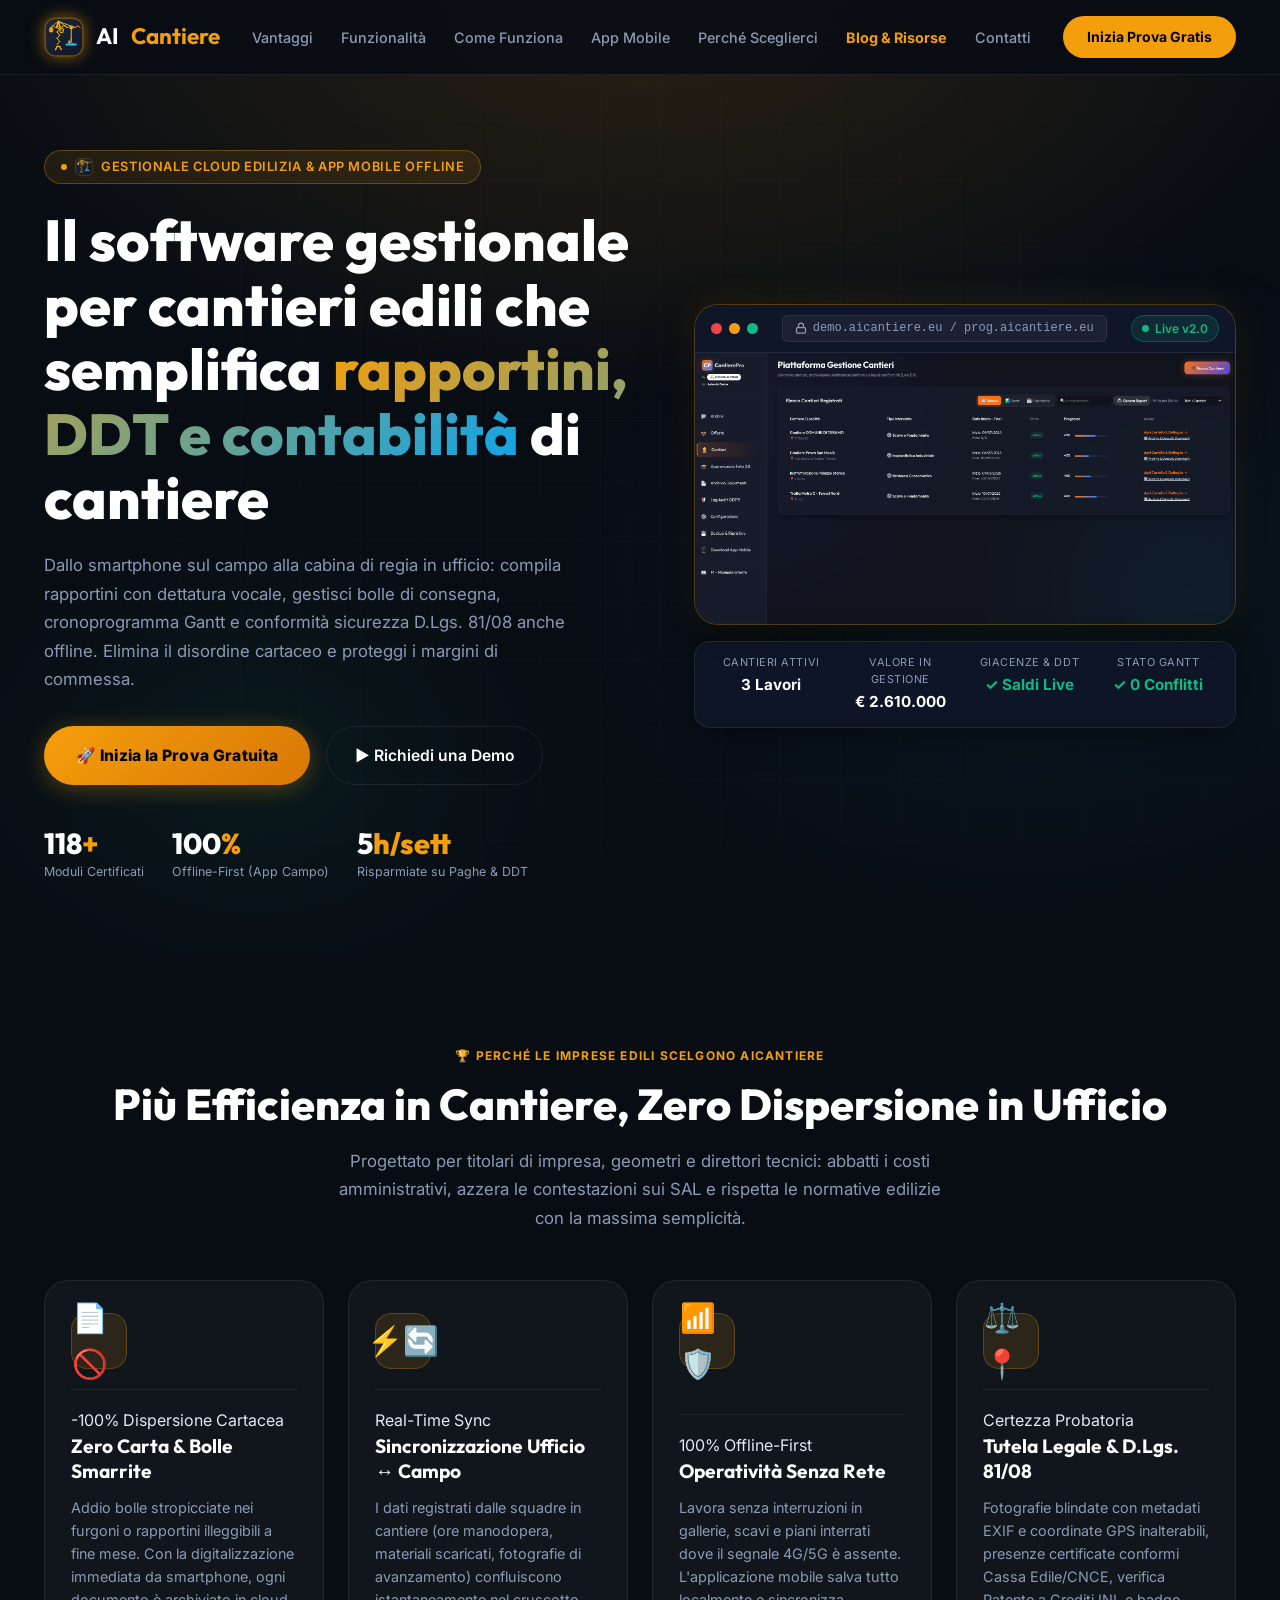
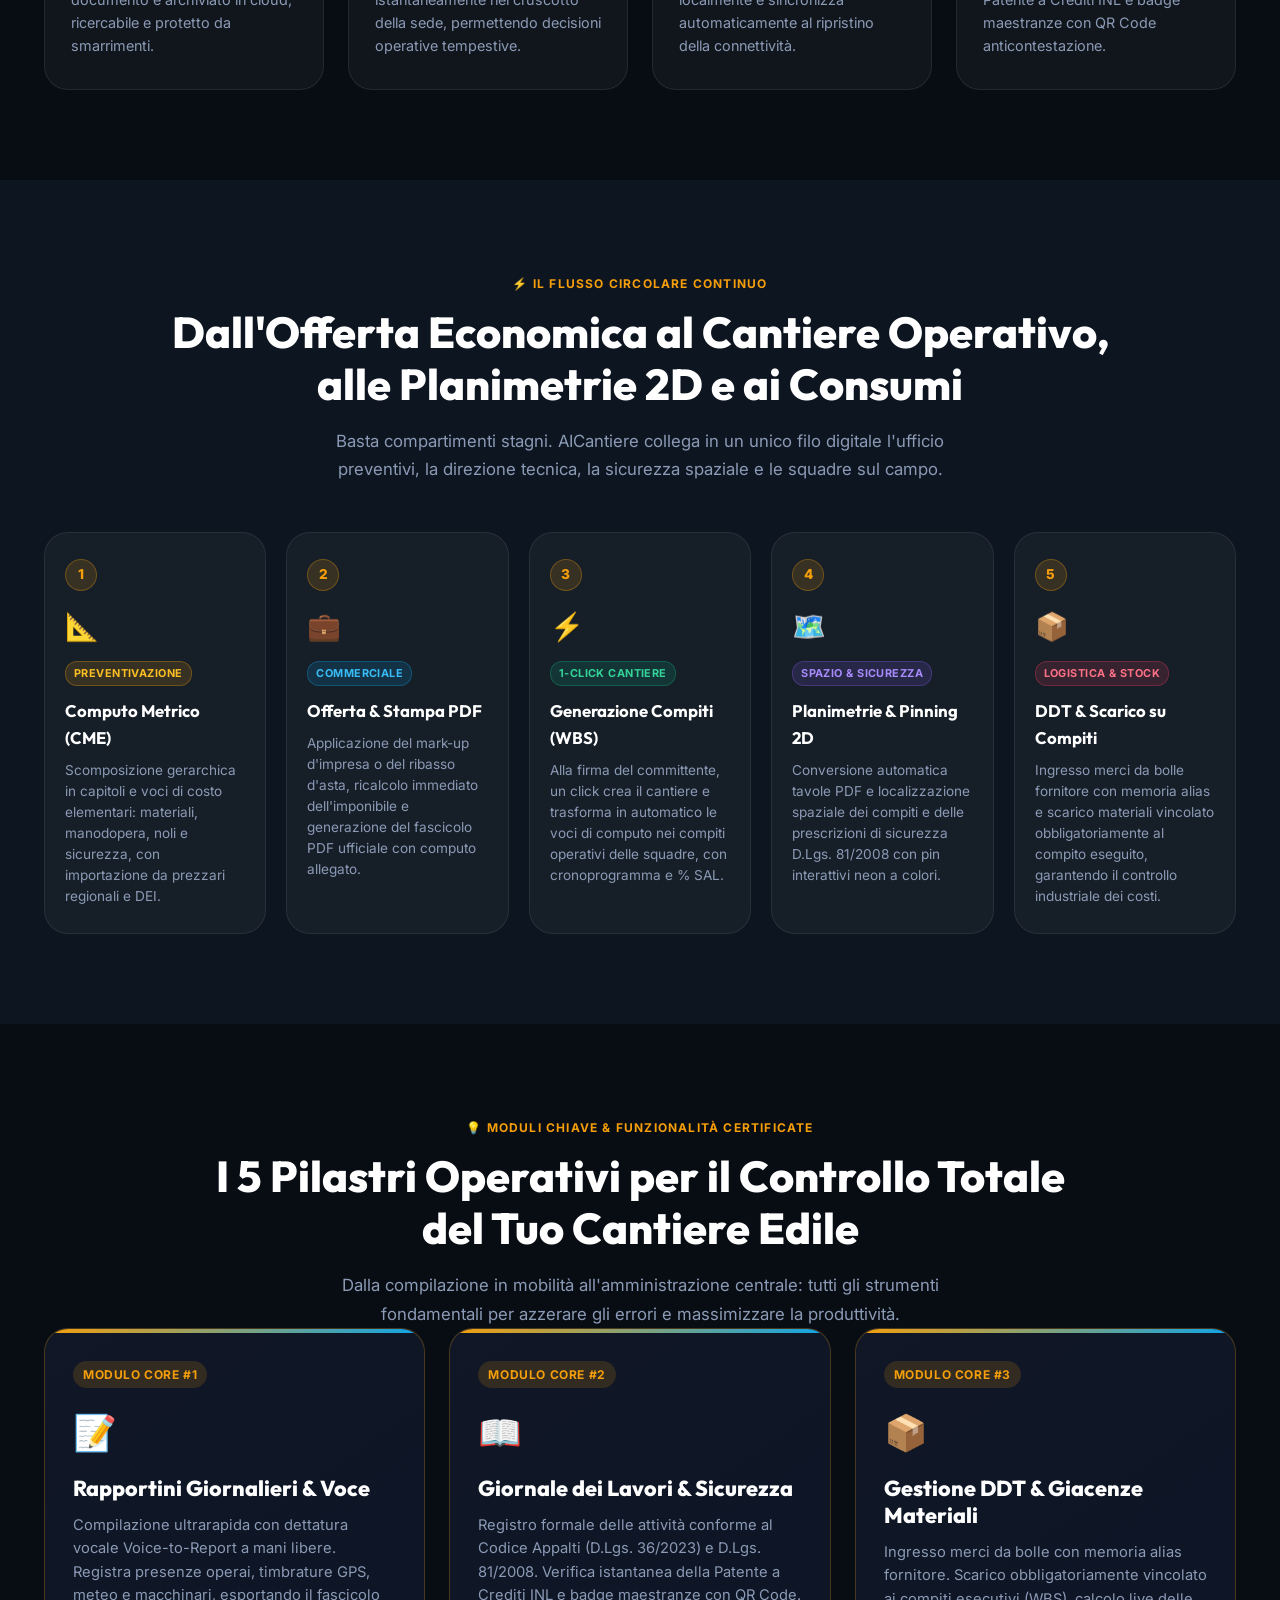
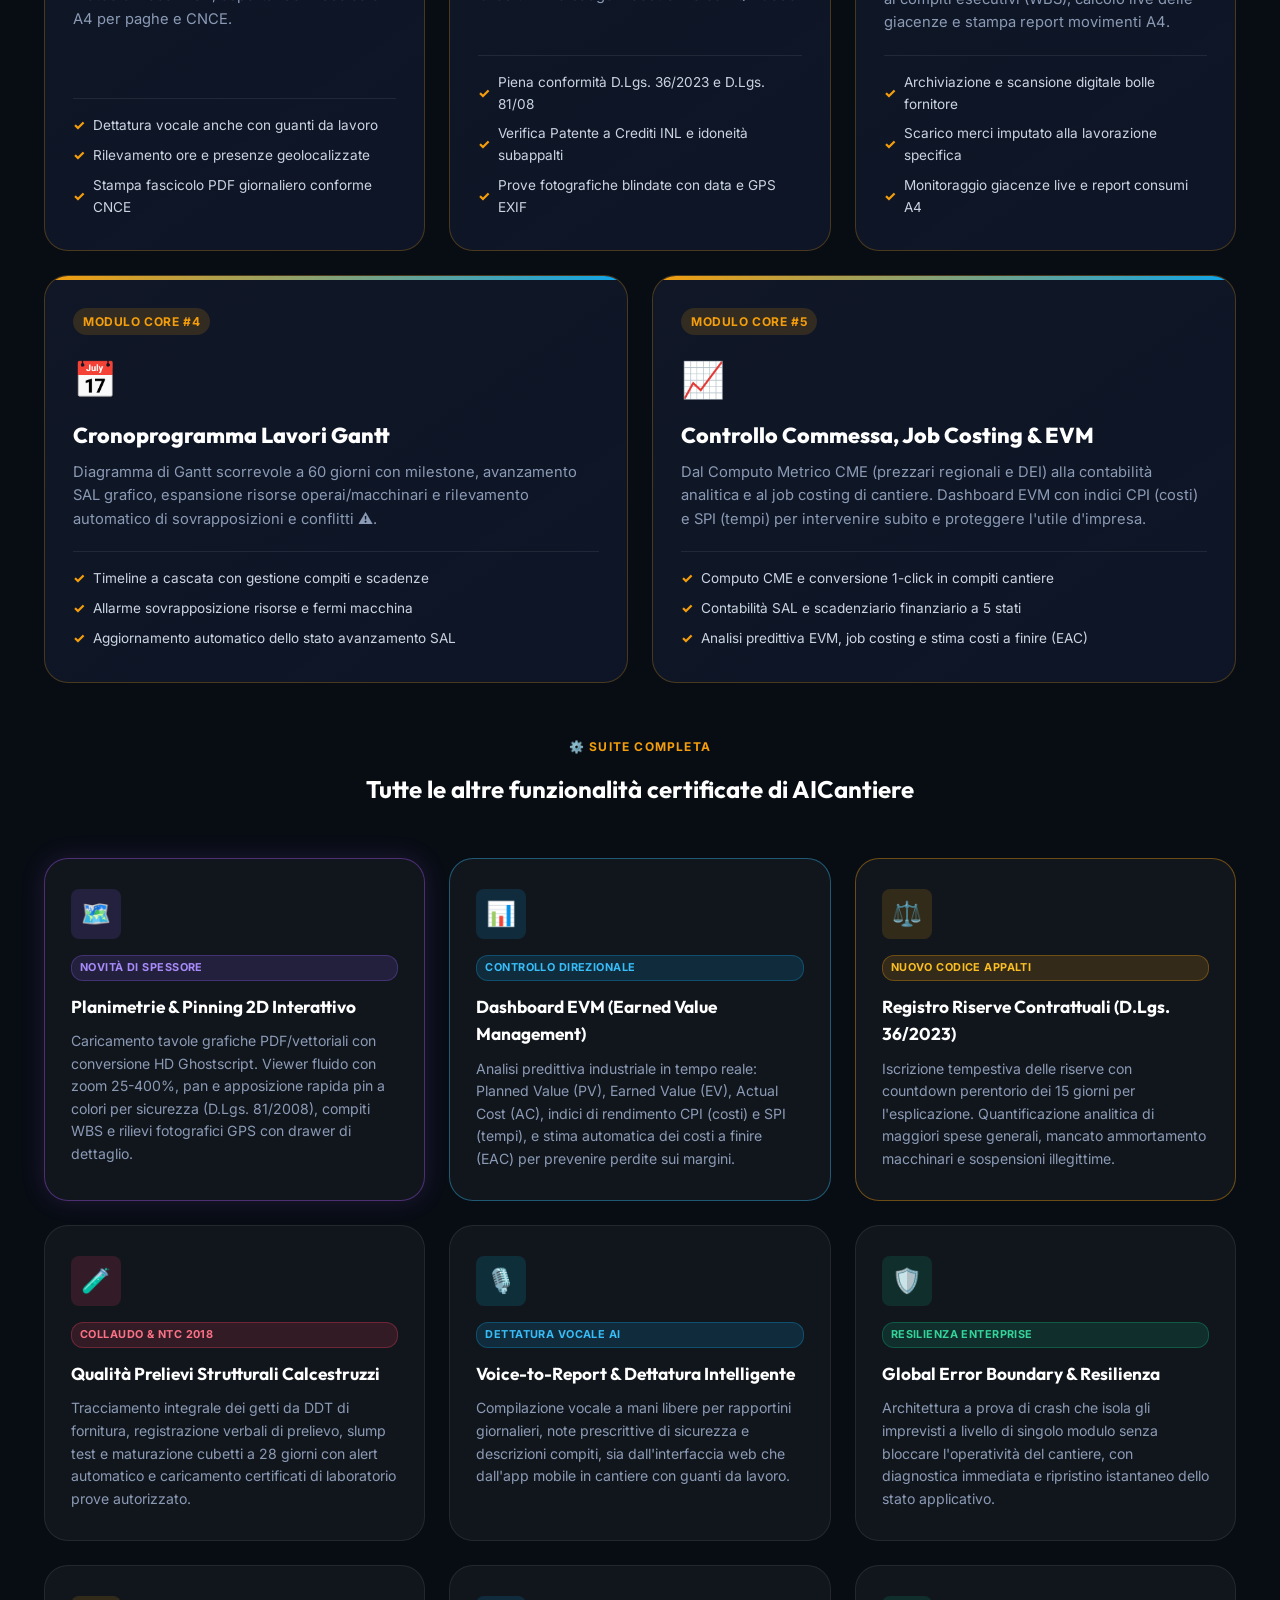
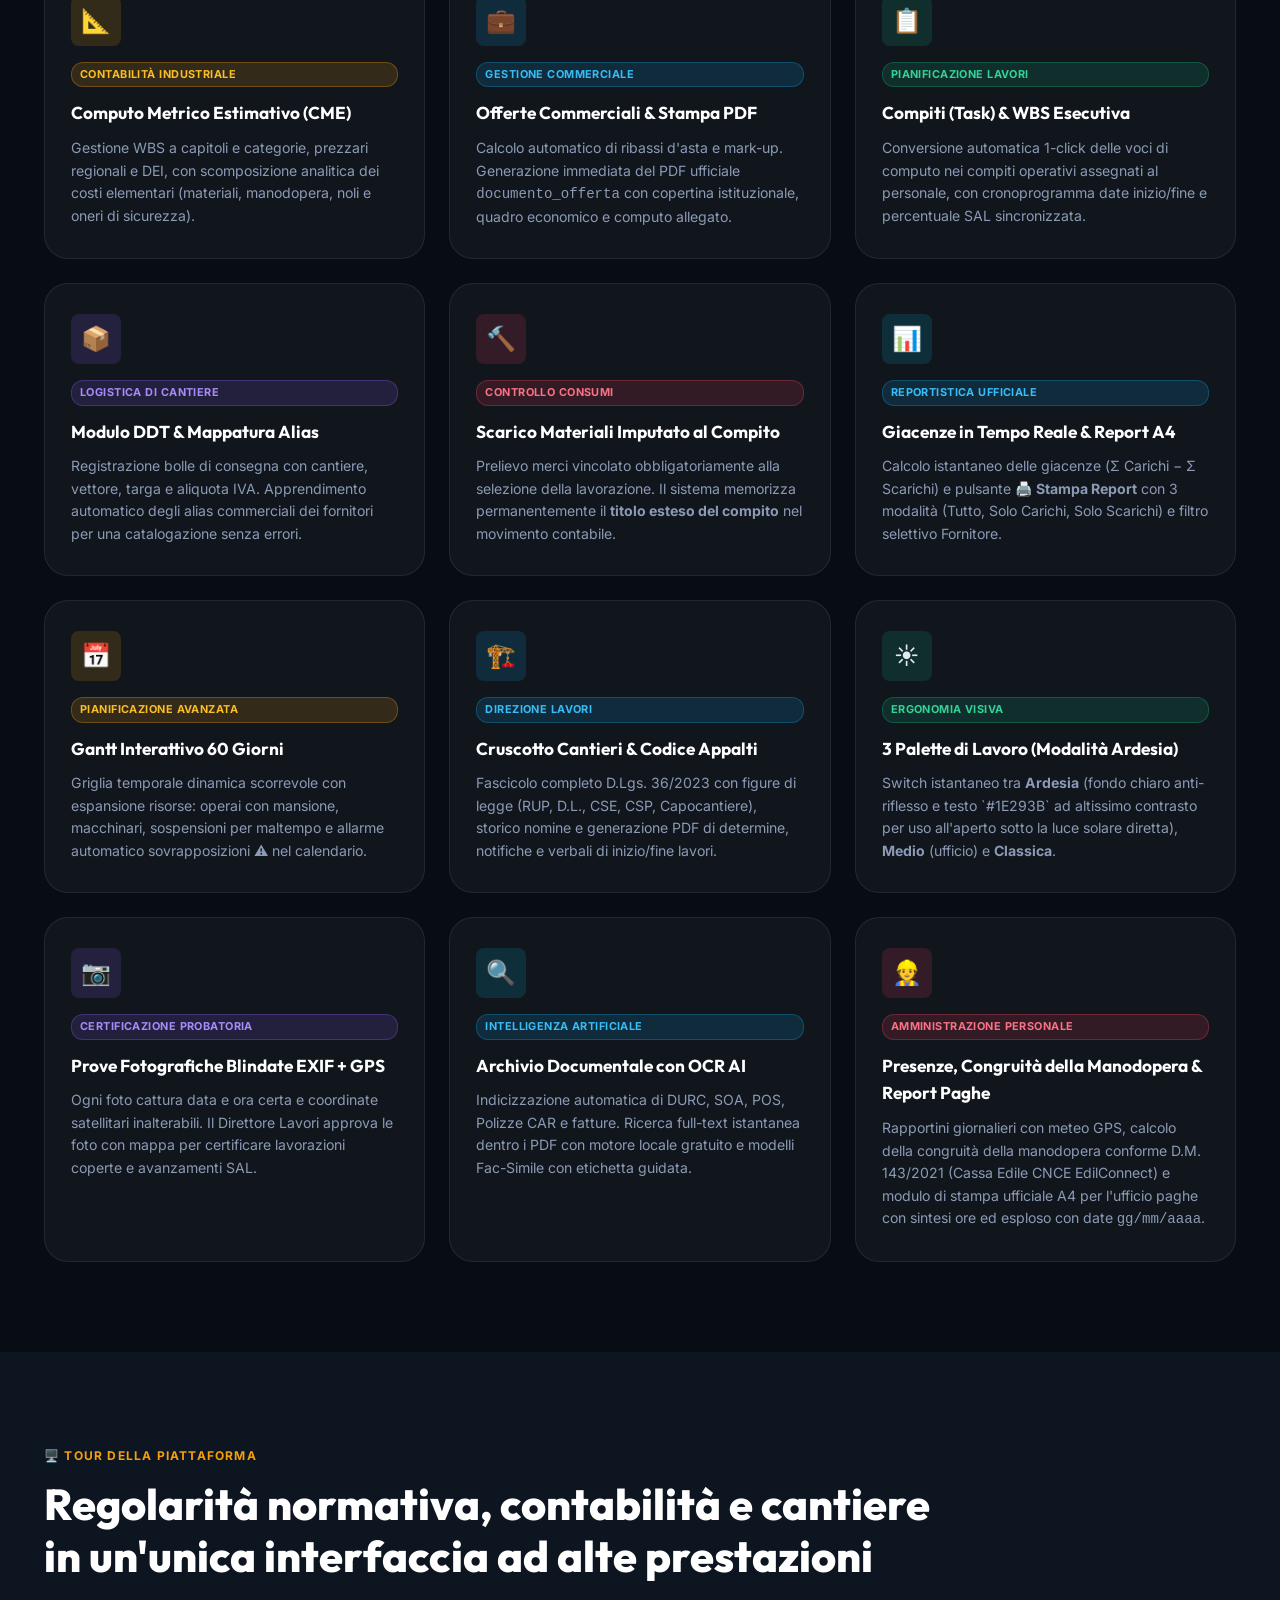
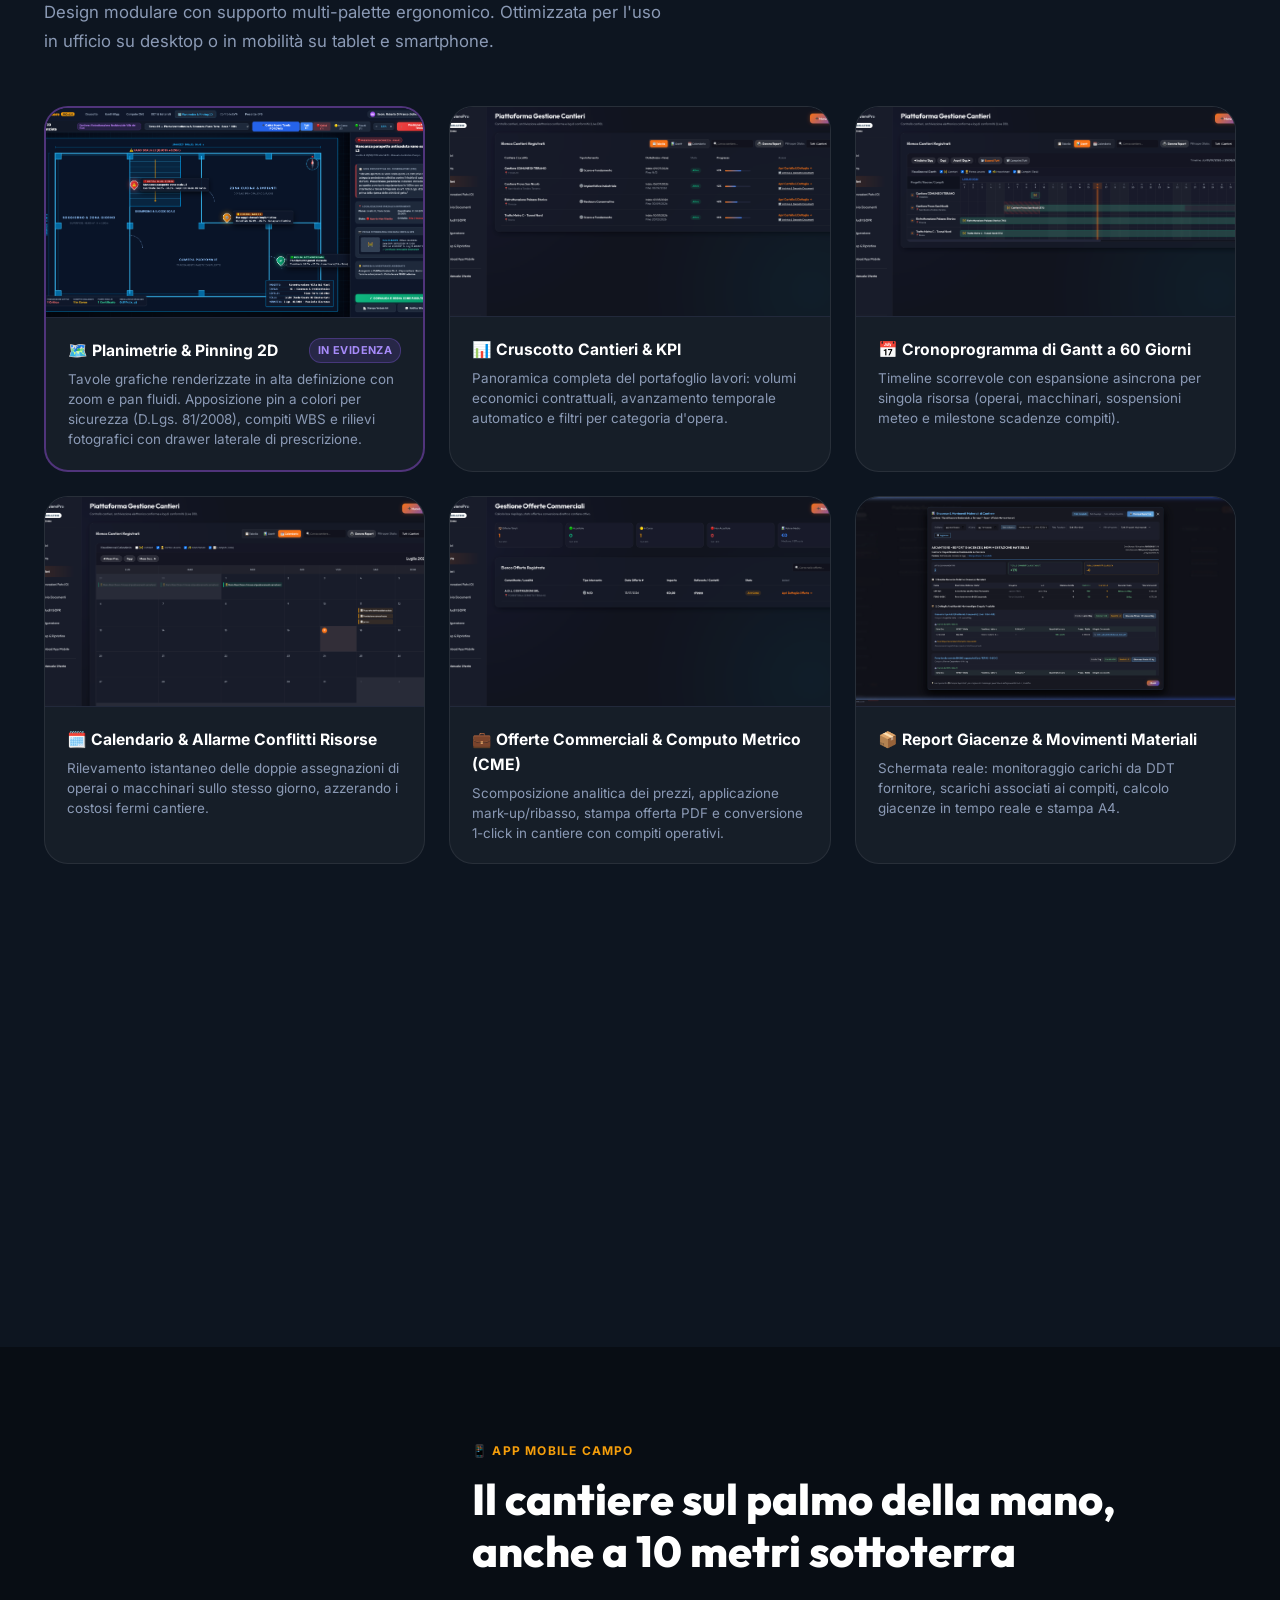
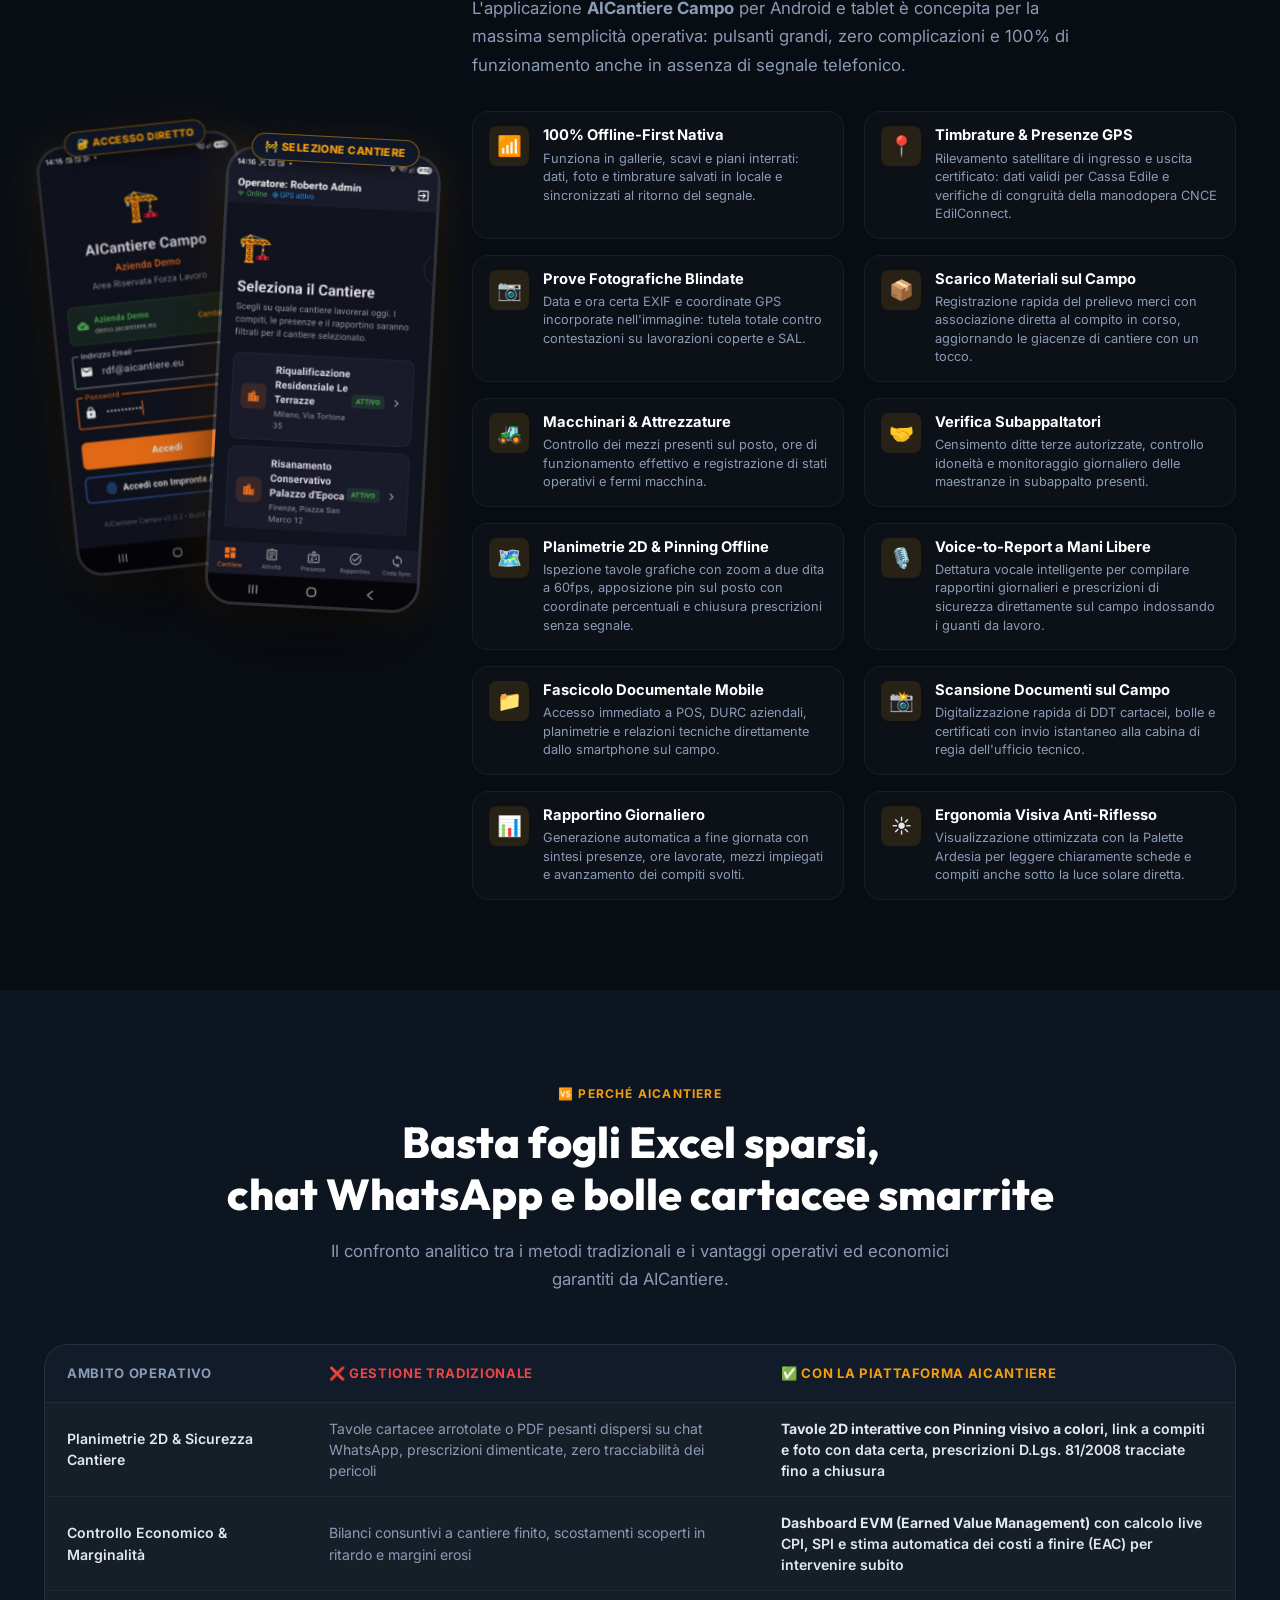
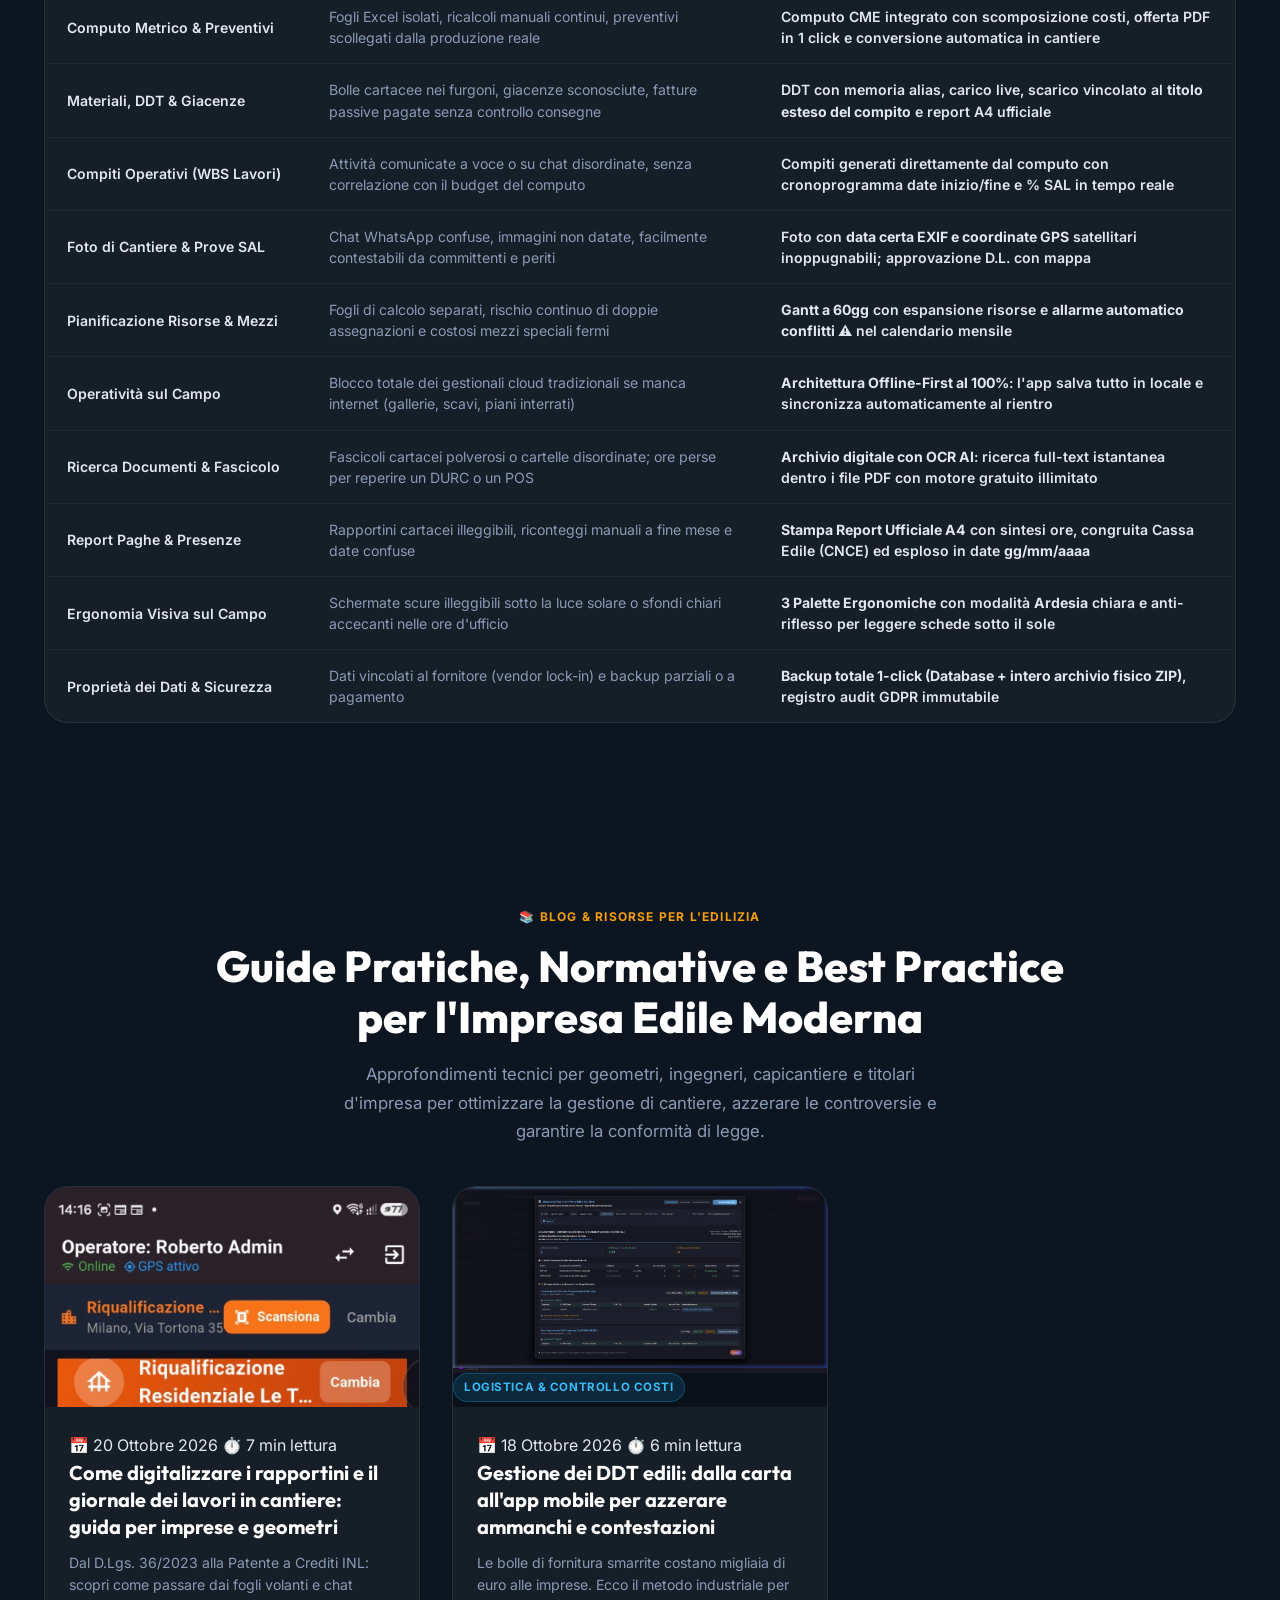
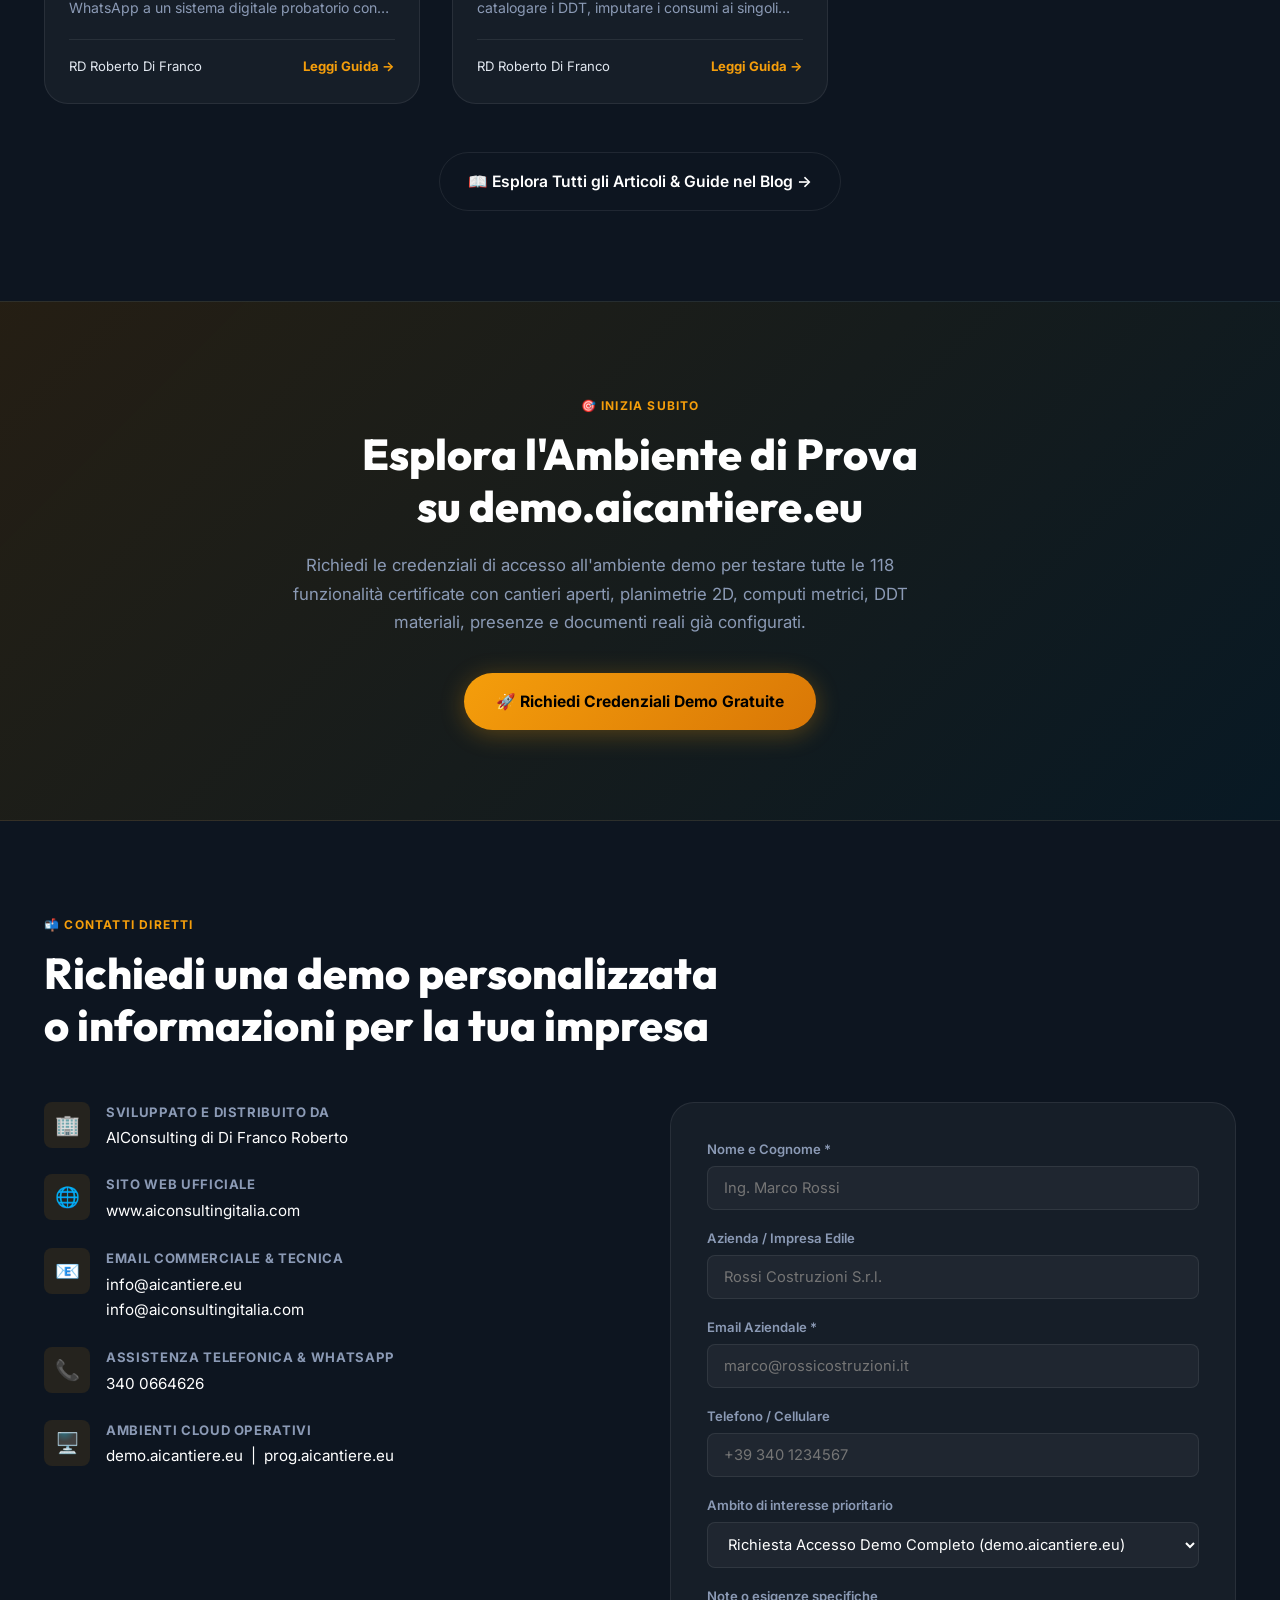
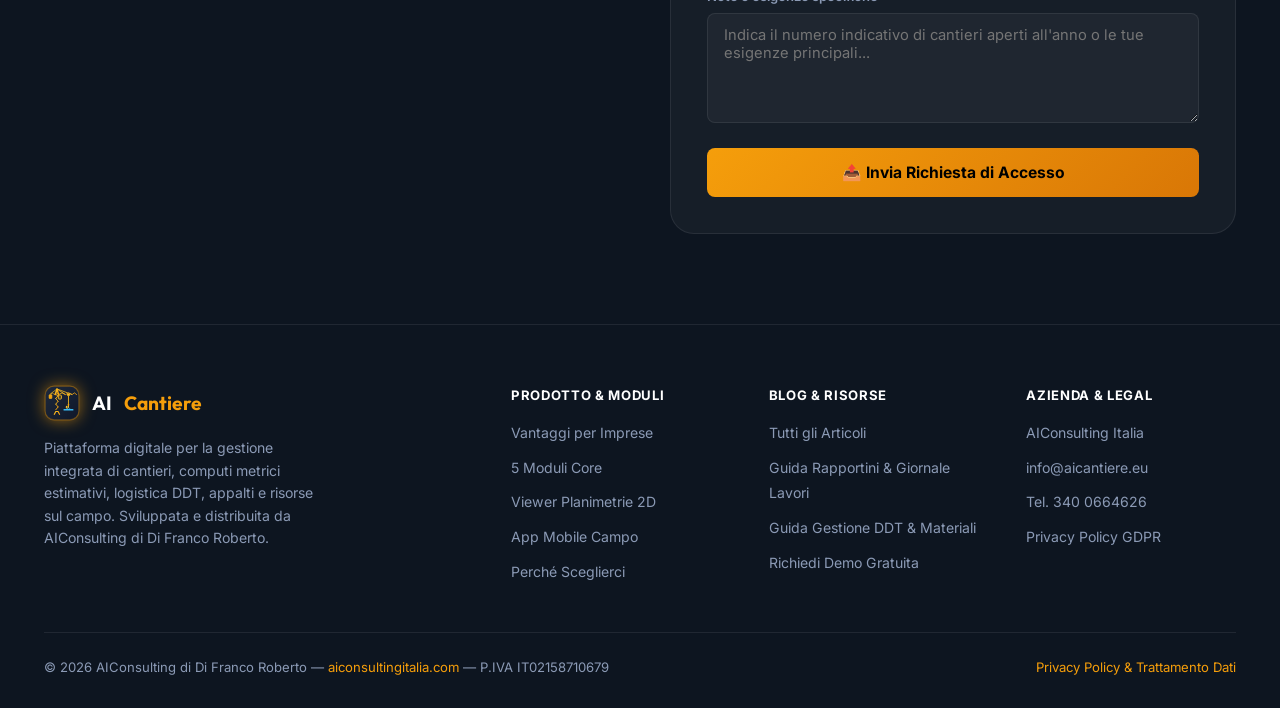
==== commit 8f5dd36b: "feat(seo): ottimizzazione on-page e tecnica aicantiere.eu con robots.txt, sitemap.xml, FAQPage schem" ====
--- a/index.html
+++ b/index.html
@@ -4,20 +4,20 @@
 <head>
   <meta charset="UTF-8" />
   <meta name="viewport" content="width=device-width, initial-scale=1.0" />
-  <title>Software Gestione Cantieri Edili, App Rapportini e DDT | AICantiere</title>
+  <title>Gestionale Cantieri Edili, App Rapportini e DDT | AICantiere</title>
   <meta name="description"
-    content="Il software gestionale per cantieri edili che semplifica rapportini giornalieri, gestione DDT e materiali, contabilità SAL e cronoprogramma Gantt. Prova gratis AICantiere da mobile e web." />
+    content="Gestionale per cantieri edili: gestisci rapportini vocali, bolle DDT, cronoprogramma Gantt e sicurezza D.Lgs 81/08. Prova AICantiere su mobile e web." />
   <meta name="keywords"
-    content="software gestione cantieri edili, app rapportini cantiere, gestione ddt cantiere, giornale dei lavori, cronoprogramma gantt edilizia, software cantiere edile, computo metrico cantiere, controllo commessa edilizia, patente a crediti cantiere" />
+    content="software gestione cantieri edili, gestionale cantieri, app rapportini cantiere, gestione ddt cantiere, giornale dei lavori, cronoprogramma gantt edilizia, software cantiere edile, congruità manodopera, job costing cantiere, computo metrico cantiere, controllo commessa edilizia, patente a crediti cantiere" />
   <meta name="author" content="AIConsulting di Di Franco Roberto" />
   <meta name="robots" content="index, follow, max-snippet:-1, max-image-preview:large, max-video-preview:-1" />
 
   <!-- Open Graph / Facebook / LinkedIn -->
   <meta property="og:type" content="website" />
   <meta property="og:url" content="https://www.aicantiere.eu/" />
-  <meta property="og:title" content="Software Gestione Cantieri Edili, App Rapportini e DDT | AICantiere" />
+  <meta property="og:title" content="Gestionale Cantieri Edili, App Rapportini e DDT | AICantiere" />
   <meta property="og:description"
-    content="Il software gestionale per cantieri edili che semplifica rapportini giornalieri, gestione DDT materiali, contabilità SAL e cronoprogramma Gantt. Prova gratis da mobile e web." />
+    content="Gestionale per cantieri edili: gestisci rapportini vocali, bolle DDT, cronoprogramma Gantt e sicurezza D.Lgs 81/08. Prova AICantiere da mobile e web." />
   <meta property="og:image" content="https://www.aicantiere.eu/assets/images/cantieri.png" />
   <meta property="og:image:width" content="1200" />
   <meta property="og:image:height" content="630" />
@@ -27,17 +27,22 @@
   <!-- Twitter Card -->
   <meta name="twitter:card" content="summary_large_image" />
   <meta name="twitter:url" content="https://www.aicantiere.eu/" />
-  <meta name="twitter:title" content="Software Gestione Cantieri Edili, App Rapportini e DDT | AICantiere" />
+  <meta name="twitter:title" content="Gestionale Cantieri Edili, App Rapportini e DDT | AICantiere" />
   <meta name="twitter:description"
-    content="Il software gestionale per cantieri edili che semplifica rapportini giornalieri, gestione DDT materiali, contabilità SAL e cronoprogramma Gantt." />
+    content="Gestionale per cantieri edili: rapportini giornalieri vocali, DDT materiali, cronoprogramma Gantt e sicurezza D.Lgs 81/08." />
   <meta name="twitter:image" content="https://www.aicantiere.eu/assets/images/cantieri.png" />
 
   <link rel="canonical" href="https://www.aicantiere.eu/" />
   <link rel="icon" type="image/svg+xml" href="assets/images/crane-logo.svg" />
   <link rel="alternate icon" href="favicon.ico" />
+
+  <!-- Google Fonts Preconnect per Core Web Vitals -->
+  <link rel="preconnect" href="https://fonts.googleapis.com" />
+  <link rel="preconnect" href="https://fonts.gstatic.com" crossorigin />
+  <link rel="stylesheet" href="https://fonts.googleapis.com/css2?family=Inter:wght@300;400;500;600;700;800;900&family=Outfit:wght@300;400;600;700;800&display=swap" />
   <link rel="stylesheet" href="assets/css/style.css" />
 
-  <!-- SCHEMA MARKUP JSON-LD: SoftwareApplication & Organization -->
+  <!-- SCHEMA MARKUP JSON-LD: SoftwareApplication, Organization & FAQPage -->
   <script type="application/ld+json">
   {
     "@context": "https://schema.org",
@@ -76,14 +81,7 @@
           "Computo metrico estimativo CME e contabilità SAL",
           "Planimetrie 2D con Pinning interattivo per la sicurezza",
           "App mobile 100% offline-first per smartphone e tablet"
-        ],
-        "aggregateRating": {
-          "@type": "AggregateRating",
-          "ratingValue": "4.9",
-          "reviewCount": "54",
-          "bestRating": "5",
-          "worstRating": "1"
-        }
+        ]
       },
       {
         "@type": "Organization",
@@ -98,6 +96,44 @@
           "email": "info@aicantiere.eu",
           "availableLanguage": ["Italian", "English"]
         }
+      },
+      {
+        "@type": "FAQPage",
+        "@id": "https://www.aicantiere.eu/#faq",
+        "mainEntity": [
+          {
+            "@type": "Question",
+            "name": "Come funziona la compilazione offline dei rapportini di cantiere?",
+            "acceptedAnswer": {
+              "@type": "Answer",
+              "text": "L'app mobile di AICantiere è concepita con architettura offline-first al 100%: permette di registrare ore operai, note vocali a mani libere, fotografie geolocalizzate con data certa EXIF e scarichi di materiale anche in assenza totale di segnale (gallerie, scavi, piani interrati). Al ripristino della rete, tutti i dati vengono sincronizzati automaticamente con il cruscotto d'ufficio."
+            }
+          },
+          {
+            "@type": "Question",
+            "name": "Come supporta AICantiere la verifica della congruità della manodopera?",
+            "acceptedAnswer": {
+              "@type": "Answer",
+              "text": "AICantiere traccia analiticamente le presenze e le ore lavorate da operai e subappaltatori associandole alle singole voci della WBS di cantiere, facilitando il monitoraggio dei parametri di congruità della manodopera stabiliti dal D.M. 143/2021 per il rilascio del DURC di congruità CNCE EdilConnect."
+            }
+          },
+          {
+            "@type": "Question",
+            "name": "AICantiere include la contabilità analitica e il job costing di cantiere?",
+            "acceptedAnswer": {
+              "@type": "Answer",
+              "text": "Sì. Integrando il Computo Metrico Estimativo (CME con prezzari regionali e DEI) con i DDT delle bolle fornitore e le ore manodopera, il modulo di controllo commessa ed EVM (Earned Value Management) calcola in tempo reale gli scostamenti di costo (CPI) e tempo (SPI), garantendo un controllo costante del job costing e dei margini aziendali."
+            }
+          },
+          {
+            "@type": "Question",
+            "name": "La piattaforma gestisce la sicurezza cantiere D.Lgs. 81/08 e la Patente a Crediti?",
+            "acceptedAnswer": {
+              "@type": "Answer",
+              "text": "Certamente. AICantiere include il visualizzatore interattivo di planimetrie 2D con apposizione di pin geolocalizzati per prescrizioni e pericoli di sicurezza D.Lgs. 81/2008, il fascicolo documentale digitale (POS, DURC) e la gestione delle maestranze con verifica dello stato di conformità per la Patente a Crediti INL."
+            }
+          }
+        ]
       }
     ]
   }
@@ -368,23 +404,23 @@
           </ul>
         </div>
 
-        <!-- 5. CONTROLLO DI COMMESSA -->
+        <!-- 5. CONTROLLO DI COMMESSA & JOB COSTING -->
         <div class="core-card">
           <span class="core-badge">Modulo Core #5</span>
           <div class="core-icon">📈</div>
-          <h3 class="core-title">Controllo Commessa &amp; Marginalità EVM</h3>
-          <p class="core-desc">Dal Computo Metrico CME (prezzari regionali e DEI) alla contabilità analitica. Dashboard EVM con indici CPI (costi) e SPI (tempi) per intervenire subito e proteggere l'utile d'impresa.</p>
+          <h3 class="core-title">Controllo Commessa, Job Costing &amp; EVM</h3>
+          <p class="core-desc">Dal Computo Metrico CME (prezzari regionali e DEI) alla contabilità analitica e al job costing di cantiere. Dashboard EVM con indici CPI (costi) e SPI (tempi) per intervenire subito e proteggere l'utile d'impresa.</p>
           <ul class="core-features-list">
             <li>Computo CME e conversione 1-click in compiti cantiere</li>
             <li>Contabilità SAL e scadenziario finanziario a 5 stati</li>
-            <li>Analisi predittiva EVM e stima costi a finire (EAC)</li>
+            <li>Analisi predittiva EVM, job costing e stima costi a finire (EAC)</li>
           </ul>
         </div>
       </div>
 
       <div class="text-center fade-up" style="margin: 40px 0 24px;">
         <div class="section-label">⚙️ Suite Completa</div>
-        <h3 style="font-family: var(--font-display); font-size: 1.5rem; color: var(--clr-white);">Tutte le altre funzionalità certificate di AICantiere</h3>
+        <p style="font-family: var(--font-display); font-size: 1.5rem; font-weight: 700; color: var(--clr-white);">Tutte le altre funzionalità certificate di AICantiere</p>
       </div>
 
       <div class="features-grid">
@@ -511,8 +547,8 @@
         <div class="feature-card fade-up fade-up-delay-3">
           <div class="feature-icon icon-rose">👷</div>
           <span class="card-badge badge-rose">Amministrazione Personale</span>
-          <h3 class="feature-title">Presenze, Congruità CNCE &amp; Report Paghe</h3>
-          <p class="feature-desc">Rapportini giornalieri con meteo GPS, rispetto D.M. 143/2021 (Cassa Edile) e modulo di stampa ufficiale A4 per l'ufficio paghe con sintesi ore ed esploso con date <code>gg/mm/aaaa</code>.</p>
+          <h3 class="feature-title">Presenze, Congruità della Manodopera &amp; Report Paghe</h3>
+          <p class="feature-desc">Rapportini giornalieri con meteo GPS, calcolo della congruità della manodopera conforme D.M. 143/2021 (Cassa Edile CNCE EdilConnect) e modulo di stampa ufficiale A4 per l'ufficio paghe con sintesi ore ed esploso con date <code>gg/mm/aaaa</code>.</p>
         </div>
       </div>
     </div>
@@ -529,10 +565,10 @@
       <div class="screenshots-grid">
         <!-- 1. Planimetrie & Pinning 2D (IN PRIMO PIANO) -->
         <div class="screenshot-card fade-up fade-up-delay-1" style="border: 2px solid rgba(168,85,247,0.4);">
-          <img src="assets/images/planimetrie_pinning.png" alt="Viewer Planimetrie 2D e Pinning Sicurezza AICantiere" />
+          <img src="assets/images/planimetrie_pinning.png" alt="Viewer Planimetrie 2D e Pinning Sicurezza AICantiere" loading="lazy" />
           <div class="screenshot-info">
             <div style="display:flex; justify-content:space-between; align-items:center; margin-bottom:6px;">
-              <h3 style="margin:0;">🗺️ Planimetrie &amp; Pinning 2D</h3>
+              <h3 style="margin:0;"><span aria-hidden="true">🗺️ </span>Planimetrie &amp; Pinning 2D</h3>
               <span class="card-badge badge-purple" style="margin:0;">In Evidenza</span>
             </div>
             <p>Tavole grafiche renderizzate in alta definizione con zoom e pan fluidi. Apposizione pin a colori per sicurezza (D.Lgs. 81/2008), compiti WBS e rilievi fotografici con drawer laterale di prescrizione.</p>
@@ -540,49 +576,49 @@
         </div>
         <!-- 2. Cantieri -->
         <div class="screenshot-card fade-up fade-up-delay-2">
-          <img src="assets/images/cantieri.png" alt="Cruscotto Cantieri AICantiere" />
+          <img src="assets/images/cantieri.png" alt="Cruscotto Cantieri AICantiere" loading="lazy" />
           <div class="screenshot-info">
-            <h3>📊 Cruscotto Cantieri &amp; KPI</h3>
+            <h3><span aria-hidden="true">📊 </span>Cruscotto Cantieri &amp; KPI</h3>
             <p>Panoramica completa del portafoglio lavori: volumi economici contrattuali, avanzamento temporale automatico e filtri per categoria d'opera.</p>
           </div>
         </div>
         <!-- 3. Gantt -->
         <div class="screenshot-card fade-up fade-up-delay-3">
-          <img src="assets/images/gantt.png" alt="Gantt Interattivo 60gg AICantiere" />
+          <img src="assets/images/gantt.png" alt="Gantt Interattivo 60gg AICantiere" loading="lazy" />
           <div class="screenshot-info">
-            <h3>📅 Cronoprogramma di Gantt a 60 Giorni</h3>
+            <h3><span aria-hidden="true">📅 </span>Cronoprogramma di Gantt a 60 Giorni</h3>
             <p>Timeline scorrevole con espansione asincrona per singola risorsa (operai, macchinari, sospensioni meteo e milestone scadenze compiti).</p>
           </div>
         </div>
         <!-- 4. Calendario Conflitti -->
         <div class="screenshot-card fade-up fade-up-delay-1">
-          <img src="assets/images/calendario.png" alt="Calendario Conflitti Risorse AICantiere" />
+          <img src="assets/images/calendario.png" alt="Calendario Conflitti Risorse AICantiere" loading="lazy" />
           <div class="screenshot-info">
-            <h3>🗓️ Calendario &amp; Allarme Conflitti Risorse ⚠️</h3>
+            <h3><span aria-hidden="true">🗓️ </span>Calendario &amp; Allarme Conflitti Risorse</h3>
             <p>Rilevamento istantaneo delle doppie assegnazioni di operai o macchinari sullo stesso giorno, azzerando i costosi fermi cantiere.</p>
           </div>
         </div>
         <!-- 5. Offerte & Computo CME -->
         <div class="screenshot-card fade-up fade-up-delay-2">
-          <img src="assets/images/offerte.png" alt="CRM Offerte e Computo Metrico Estimativo CME" />
+          <img src="assets/images/offerte.png" alt="CRM Offerte e Computo Metrico Estimativo CME" loading="lazy" />
           <div class="screenshot-info">
-            <h3>💼 Offerte Commerciali &amp; Computo Metrico (CME)</h3>
+            <h3><span aria-hidden="true">💼 </span>Offerte Commerciali &amp; Computo Metrico (CME)</h3>
             <p>Scomposizione analitica dei prezzi, applicazione mark-up/ribasso, stampa offerta PDF e conversione 1-click in cantiere con compiti operativi.</p>
           </div>
         </div>
         <!-- 6. Materiali & DDT -->
         <div class="screenshot-card fade-up fade-up-delay-3">
-          <img src="assets/images/materiali_ddt.png" alt="Report Ufficiale Giacenze e Movimenti Materiali AICantiere" />
+          <img src="assets/images/materiali_ddt.png" alt="Report Ufficiale Giacenze e Movimenti Materiali AICantiere" loading="lazy" />
           <div class="screenshot-info">
-            <h3>📦 Report Giacenze &amp; Movimenti Materiali</h3>
+            <h3><span aria-hidden="true">📦 </span>Report Giacenze &amp; Movimenti Materiali</h3>
             <p>Schermata reale: monitoraggio carichi da DDT fornitore, scarichi associati ai compiti, calcolo giacenze in tempo reale e stampa A4.</p>
           </div>
         </div>
         <!-- 7. App Mobile -->
         <div class="screenshot-card card-mobile fade-up fade-up-delay-1">
-          <img src="assets/images/app-mobile-campo.jpg" alt="App Mobile AICantiere Campo per Operatori" />
+          <img src="assets/images/app-mobile-campo.jpg" alt="App Mobile AICantiere Campo per Operatori" loading="lazy" />
           <div class="screenshot-info">
-            <h3>📱 App Mobile "AICantiere Campo" (100% Offline)</h3>
+            <h3><span aria-hidden="true">📱 </span>App Mobile "AICantiere Campo" (100% Offline)</h3>
             <p>Timbrature GPS, scarico materiali rapido sui compiti, prove fotografiche certificate EXIF e fascicolo digitale consultabile senza rete.</p>
           </div>
         </div>
@@ -599,12 +635,12 @@
           <div class="mobile-dual-phones">
             <div class="mobile-phone phone-back">
               <span class="phone-tag">🔐 Accesso Diretto</span>
-              <img src="assets/images/app-mobile-login.jpg" alt="Login e autenticazione AICantiere Campo" />
+              <img src="assets/images/app-mobile-login.jpg" alt="Login e autenticazione AICantiere Campo" loading="lazy" />
             </div>
             <div class="mobile-phone phone-front">
               <span class="phone-tag">🚧 Selezione Cantiere</span>
               <img src="assets/images/app-mobile-cantieri.jpg"
-                alt="Selezione cantiere geolocalizzato AICantiere Campo" />
+                alt="Selezione cantiere geolocalizzato AICantiere Campo" loading="lazy" />
             </div>
           </div>
         </div>
@@ -616,84 +652,84 @@
             <div class="mobile-feature">
               <div class="mf-icon">📶</div>
               <div class="mf-text">
-                <h4>100% Offline-First Nativa</h4>
+                <h3 class="mf-title">100% Offline-First Nativa</h3>
                 <p>Funziona in gallerie, scavi e piani interrati: dati, foto e timbrature salvati in locale e sincronizzati al ritorno del segnale.</p>
               </div>
             </div>
             <div class="mobile-feature">
               <div class="mf-icon">📍</div>
               <div class="mf-text">
-                <h4>Timbrature &amp; Presenze GPS</h4>
-                <p>Rilevamento satellitare di ingresso e uscita certificato: dati validi per Cassa Edile e verifiche di congruità CNCE EdilConnect.</p>
+                <h3 class="mf-title">Timbrature &amp; Presenze GPS</h3>
+                <p>Rilevamento satellitare di ingresso e uscita certificato: dati validi per Cassa Edile e verifiche di congruità della manodopera CNCE EdilConnect.</p>
               </div>
             </div>
             <div class="mobile-feature">
               <div class="mf-icon">📷</div>
               <div class="mf-text">
-                <h4>Prove Fotografiche Blindate</h4>
+                <h3 class="mf-title">Prove Fotografiche Blindate</h3>
                 <p>Data e ora certa EXIF e coordinate GPS incorporate nell'immagine: tutela totale contro contestazioni su lavorazioni coperte e SAL.</p>
               </div>
             </div>
             <div class="mobile-feature">
               <div class="mf-icon">📦</div>
               <div class="mf-text">
-                <h4>Scarico Materiali sul Campo</h4>
+                <h3 class="mf-title">Scarico Materiali sul Campo</h3>
                 <p>Registrazione rapida del prelievo merci con associazione diretta al compito in corso, aggiornando le giacenze di cantiere con un tocco.</p>
               </div>
             </div>
             <div class="mobile-feature">
               <div class="mf-icon">🚜</div>
               <div class="mf-text">
-                <h4>Macchinari &amp; Attrezzature</h4>
+                <h3 class="mf-title">Macchinari &amp; Attrezzature</h3>
                 <p>Controllo dei mezzi presenti sul posto, ore di funzionamento effettivo e registrazione di stati operativi e fermi macchina.</p>
               </div>
             </div>
             <div class="mobile-feature">
               <div class="mf-icon">🤝</div>
               <div class="mf-text">
-                <h4>Verifica Subappaltatori</h4>
+                <h3 class="mf-title">Verifica Subappaltatori</h3>
                 <p>Censimento ditte terze autorizzate, controllo idoneità e monitoraggio giornaliero delle maestranze in subappalto presenti.</p>
               </div>
             </div>
             <div class="mobile-feature">
               <div class="mf-icon">🗺️</div>
               <div class="mf-text">
-                <h4>Planimetrie 2D &amp; Pinning Offline</h4>
+                <h3 class="mf-title">Planimetrie 2D &amp; Pinning Offline</h3>
                 <p>Ispezione tavole grafiche con zoom a due dita a 60fps, apposizione pin sul posto con coordinate percentuali e chiusura prescrizioni senza segnale.</p>
               </div>
             </div>
             <div class="mobile-feature">
               <div class="mf-icon">🎙️</div>
               <div class="mf-text">
-                <h4>Voice-to-Report a Mani Libere</h4>
+                <h3 class="mf-title">Voice-to-Report a Mani Libere</h3>
                 <p>Dettatura vocale intelligente per compilare rapportini giornalieri e prescrizioni di sicurezza direttamente sul campo indossando i guanti da lavoro.</p>
               </div>
             </div>
             <div class="mobile-feature">
               <div class="mf-icon">📁</div>
               <div class="mf-text">
-                <h4>Fascicolo Documentale Mobile</h4>
+                <h3 class="mf-title">Fascicolo Documentale Mobile</h3>
                 <p>Accesso immediato a POS, DURC aziendali, planimetrie e relazioni tecniche direttamente dallo smartphone sul campo.</p>
               </div>
             </div>
             <div class="mobile-feature">
               <div class="mf-icon">📸</div>
               <div class="mf-text">
-                <h4>Scansione Documenti sul Campo</h4>
+                <h3 class="mf-title">Scansione Documenti sul Campo</h3>
                 <p>Digitalizzazione rapida di DDT cartacei, bolle e certificati con invio istantaneo alla cabina di regia dell'ufficio tecnico.</p>
               </div>
             </div>
             <div class="mobile-feature">
               <div class="mf-icon">📊</div>
               <div class="mf-text">
-                <h4>Rapportino Giornaliero</h4>
+                <h3 class="mf-title">Rapportino Giornaliero</h3>
                 <p>Generazione automatica a fine giornata con sintesi presenze, ore lavorate, mezzi impiegati e avanzamento dei compiti svolti.</p>
               </div>
             </div>
             <div class="mobile-feature">
               <div class="mf-icon">☀️</div>
               <div class="mf-text">
-                <h4>Ergonomia Visiva Anti-Riflesso</h4>
+                <h3 class="mf-title">Ergonomia Visiva Anti-Riflesso</h3>
                 <p>Visualizzazione ottimizzata con la Palette Ardesia per leggere chiaramente schede e compiti anche sotto la luce solare diretta.</p>
               </div>
             </div>
@@ -1006,14 +1042,14 @@
             <li><a href="https://www.aiconsultingitalia.com" target="_blank" rel="noopener">AIConsulting Italia</a></li>
             <li><a href="mailto:info@aicantiere.eu">info@aicantiere.eu</a></li>
             <li><a href="tel:+393400664626">Tel. 340 0664626</a></li>
-            <li><a href="privacy-policy.html">Privacy Policy GDPR</a></li>
+            <li><a href="/privacy-policy.html">Privacy Policy GDPR</a></li>
           </ul>
         </div>
       </div>
       <div class="footer-bottom">
         <p>&copy; 2026 AIConsulting di Di Franco Roberto — <a href="https://www.aiconsultingitalia.com" target="_blank"
             rel="noopener">aiconsultingitalia.com</a> — P.IVA IT02158710679</p>
-        <p><a href="privacy-policy.html">Privacy Policy &amp; Trattamento Dati</a></p>
+        <p><a href="/privacy-policy.html">Privacy Policy &amp; Trattamento Dati</a></p>
       </div>
     </div>
   </footer>
--- a/assets/css/style.css
+++ b/assets/css/style.css
@@ -2,8 +2,6 @@
    AICantiere — www.aicantiere.eu
    Design System: Dark Premium + Glassmorphism
    ================================================ */
-
-@import url("https://fonts.googleapis.com/css2?family=Inter:wght@300;400;500;600;700;800;900&family=Outfit:wght@300;400;600;700;800&display=swap");
 
 /* VARIABLES */
 :root {
@@ -398,7 +396,9 @@
   border-radius: var(--radius-sm);
   font-size: 1.25rem;
 }
-.mf-text h4 {
+.mf-text h3,
+.mf-text h4,
+.mf-title {
   font-size: 0.92rem;
   font-weight: 700;
   color: var(--clr-white);
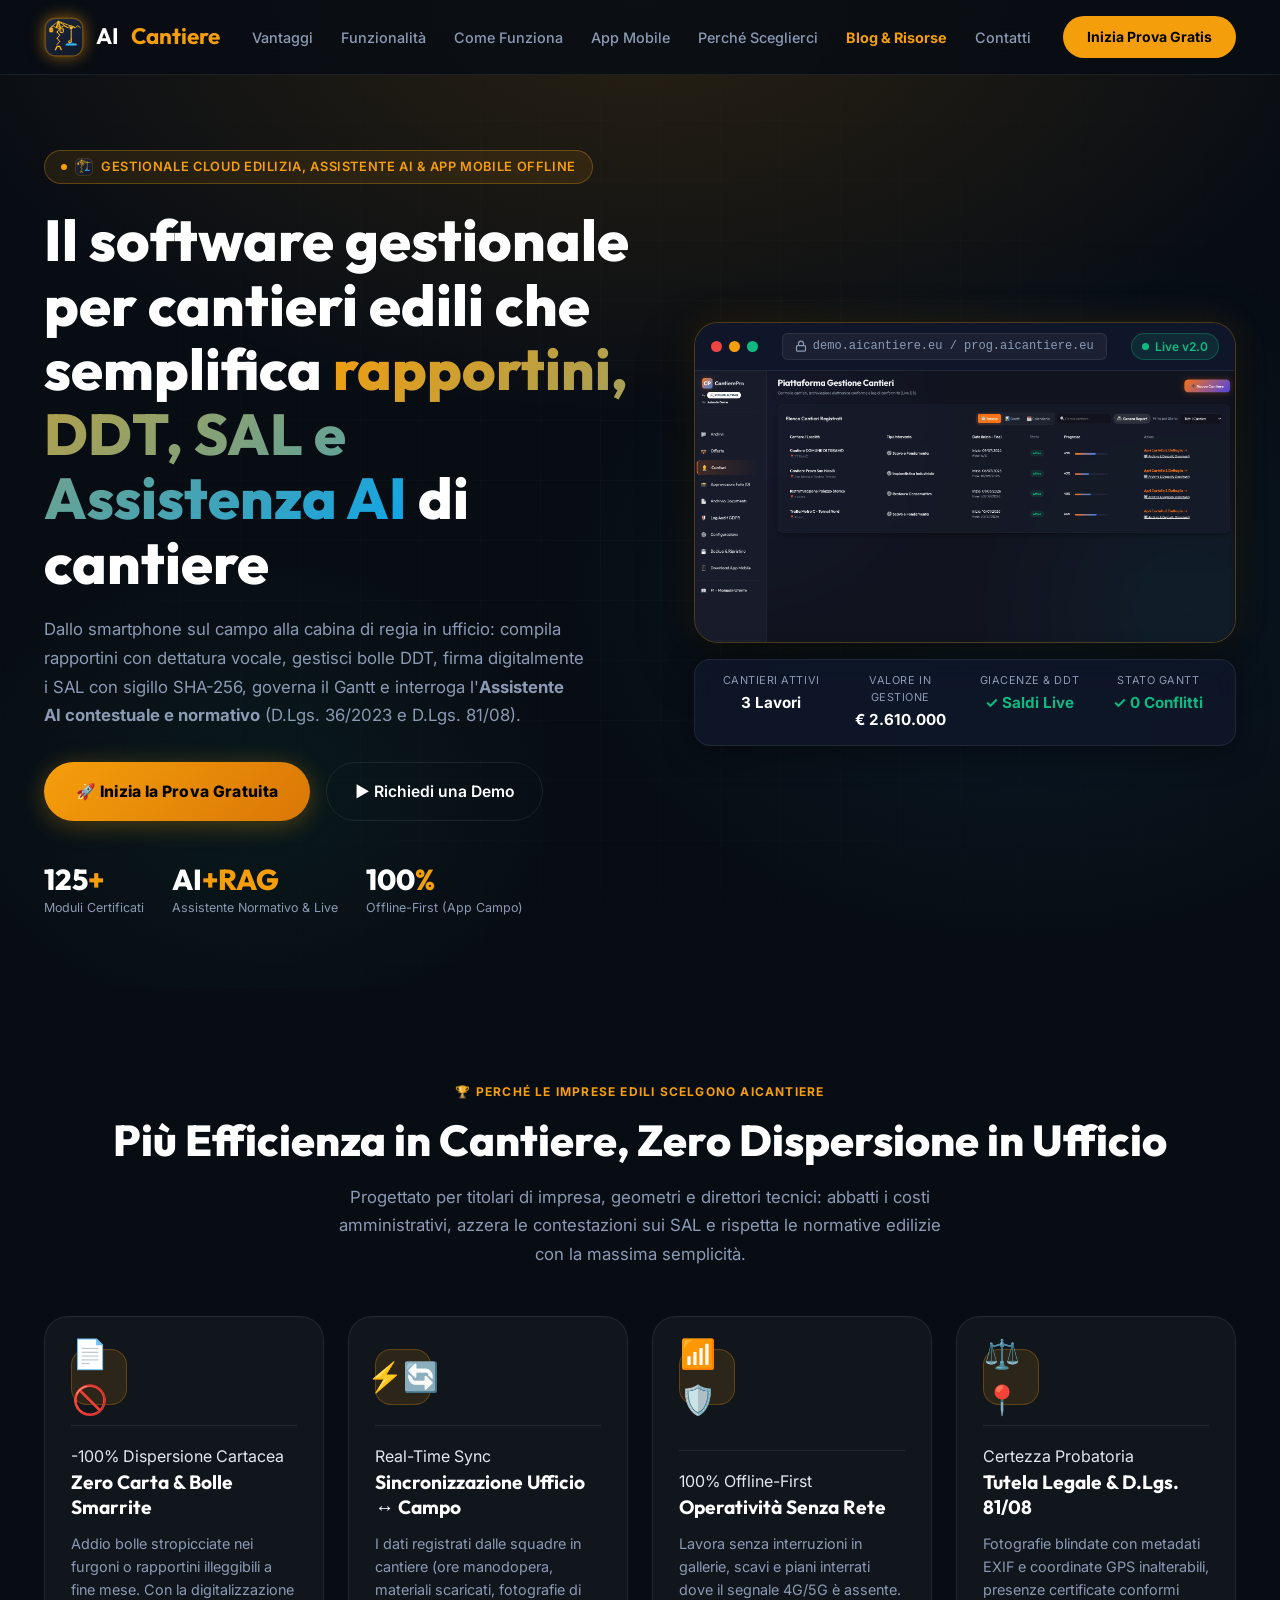
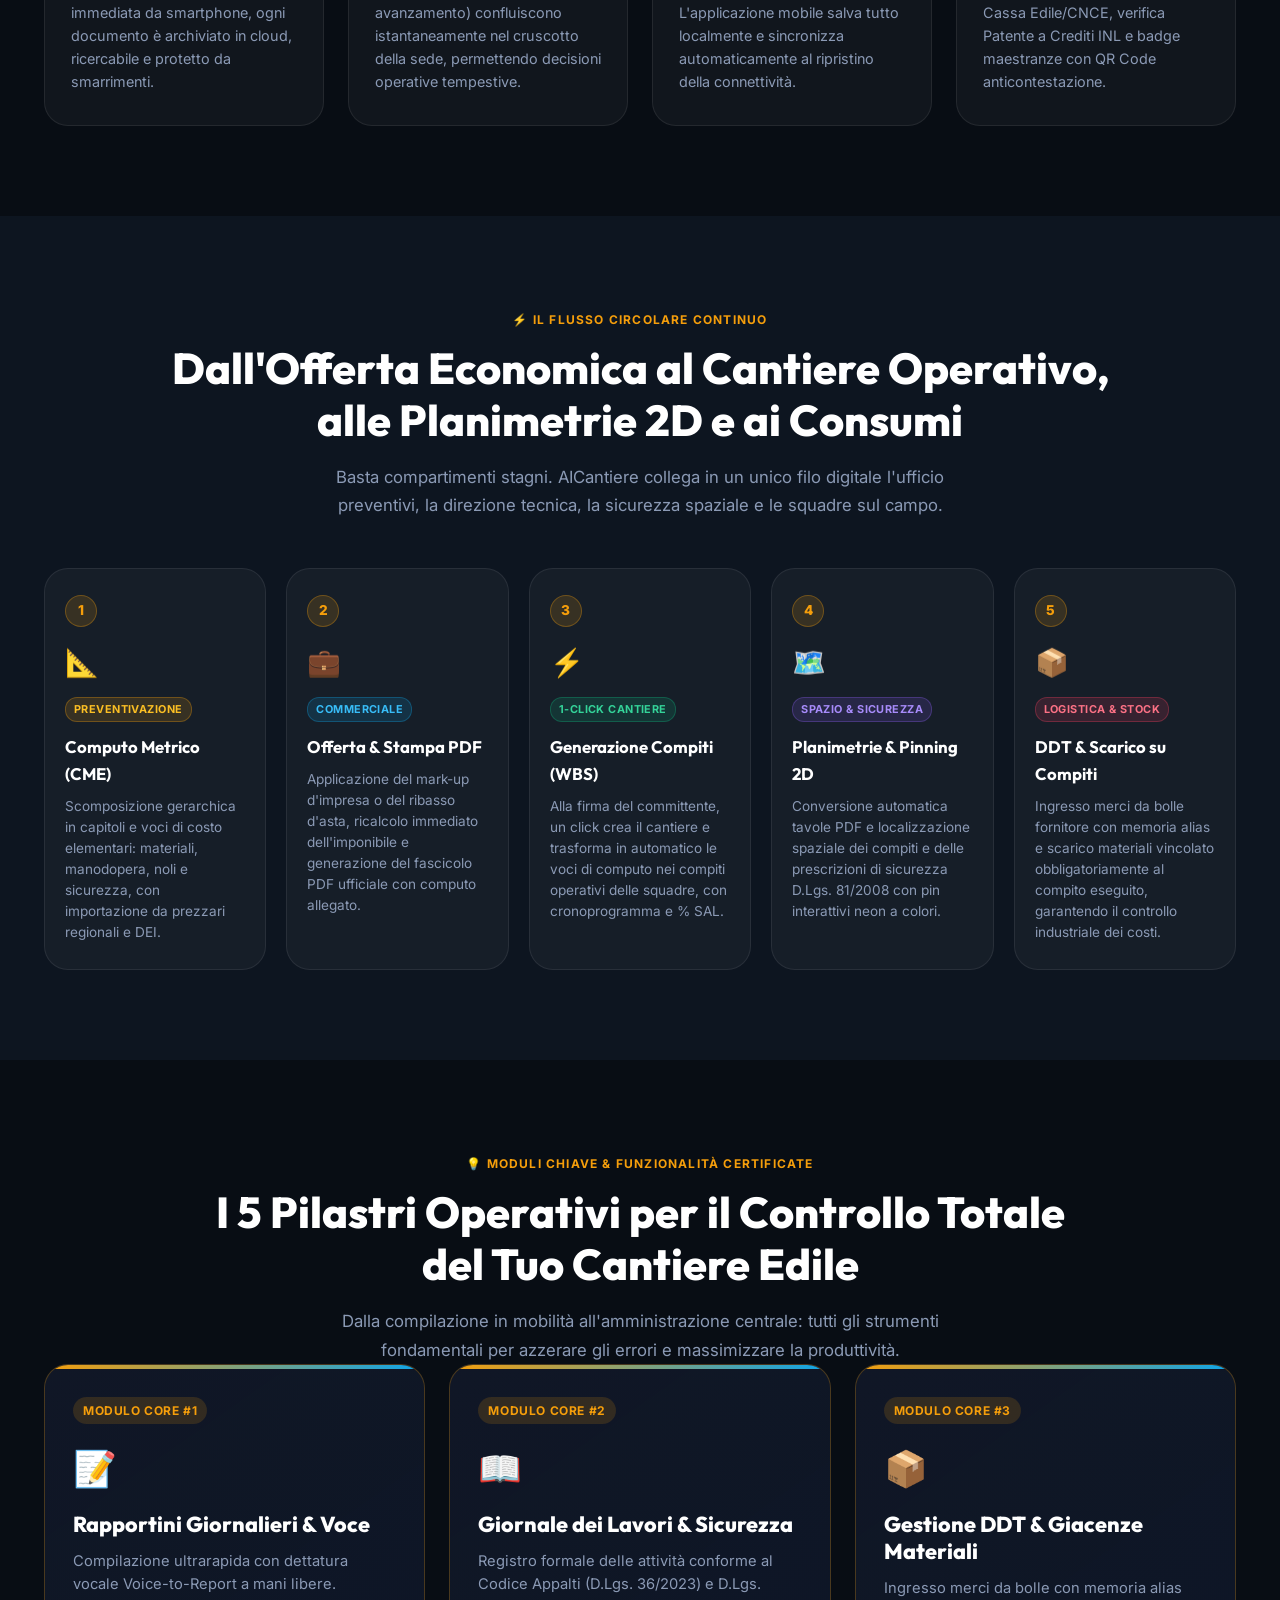
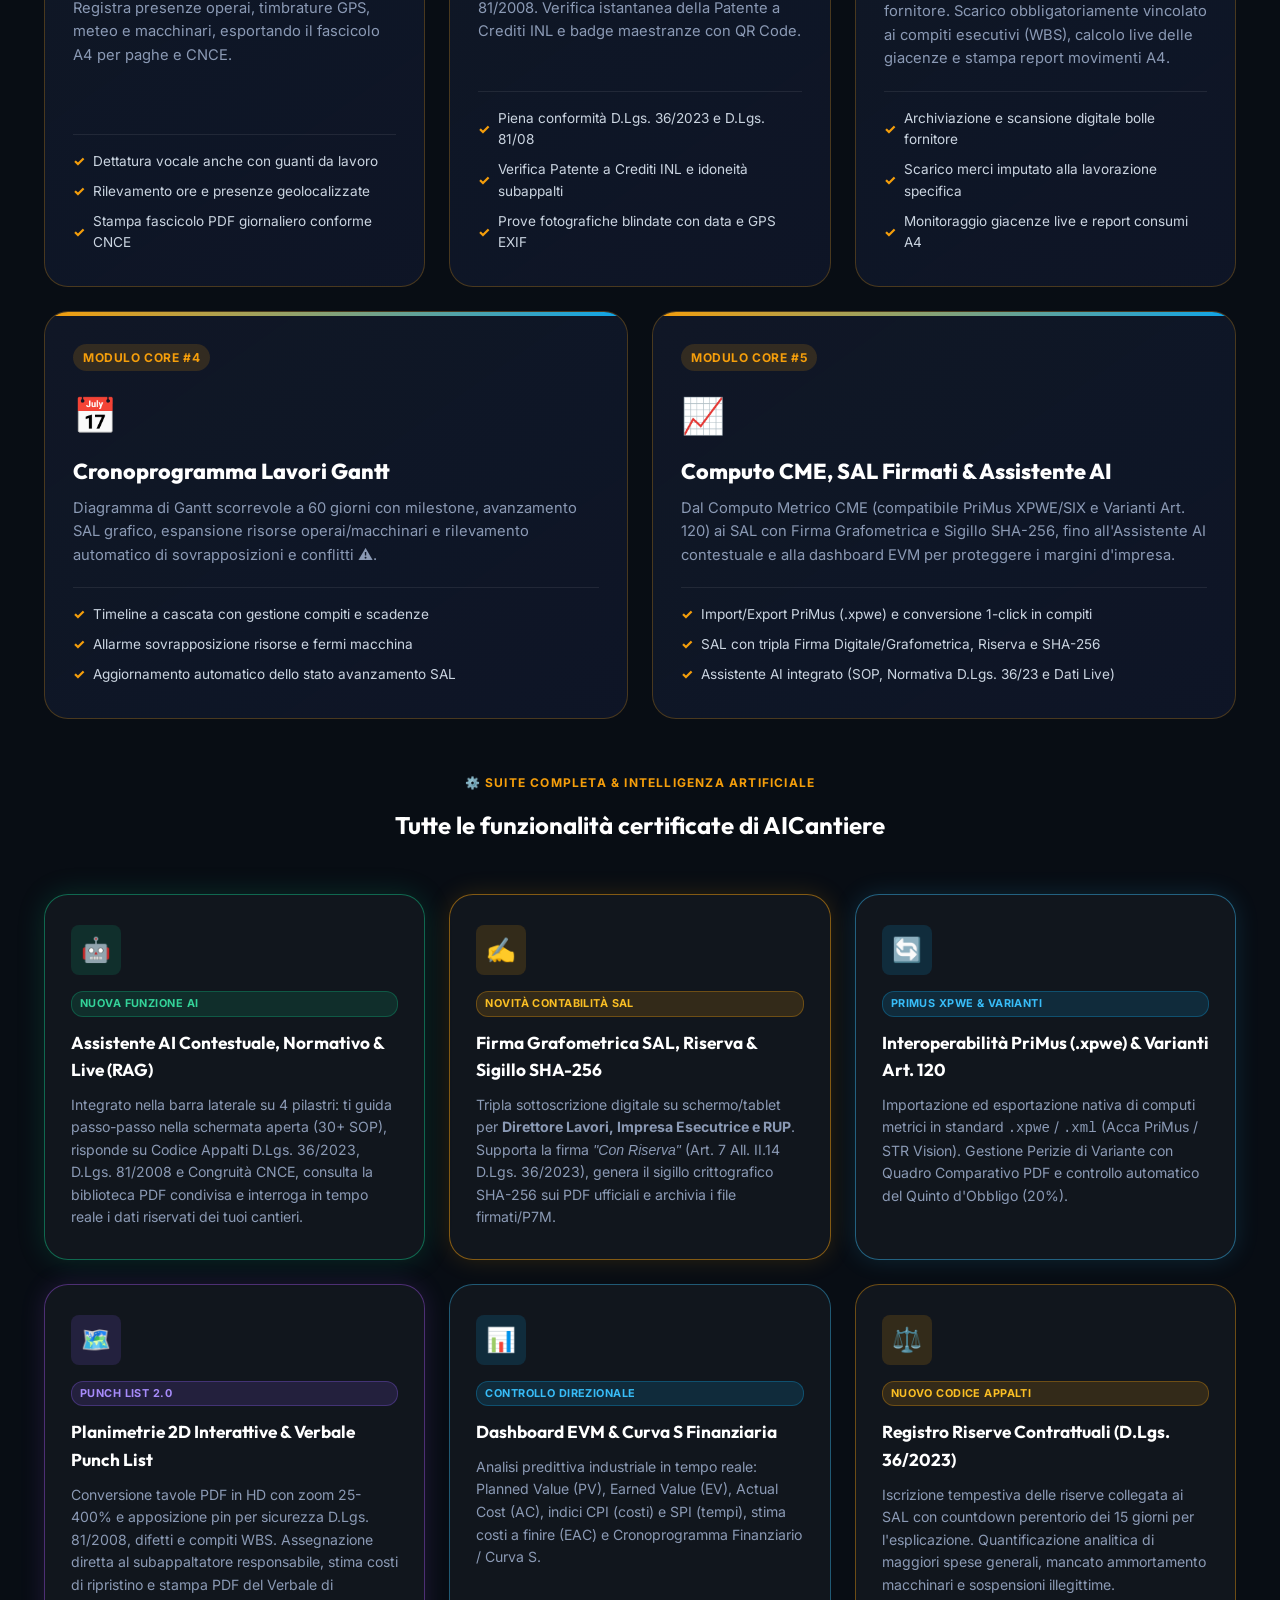
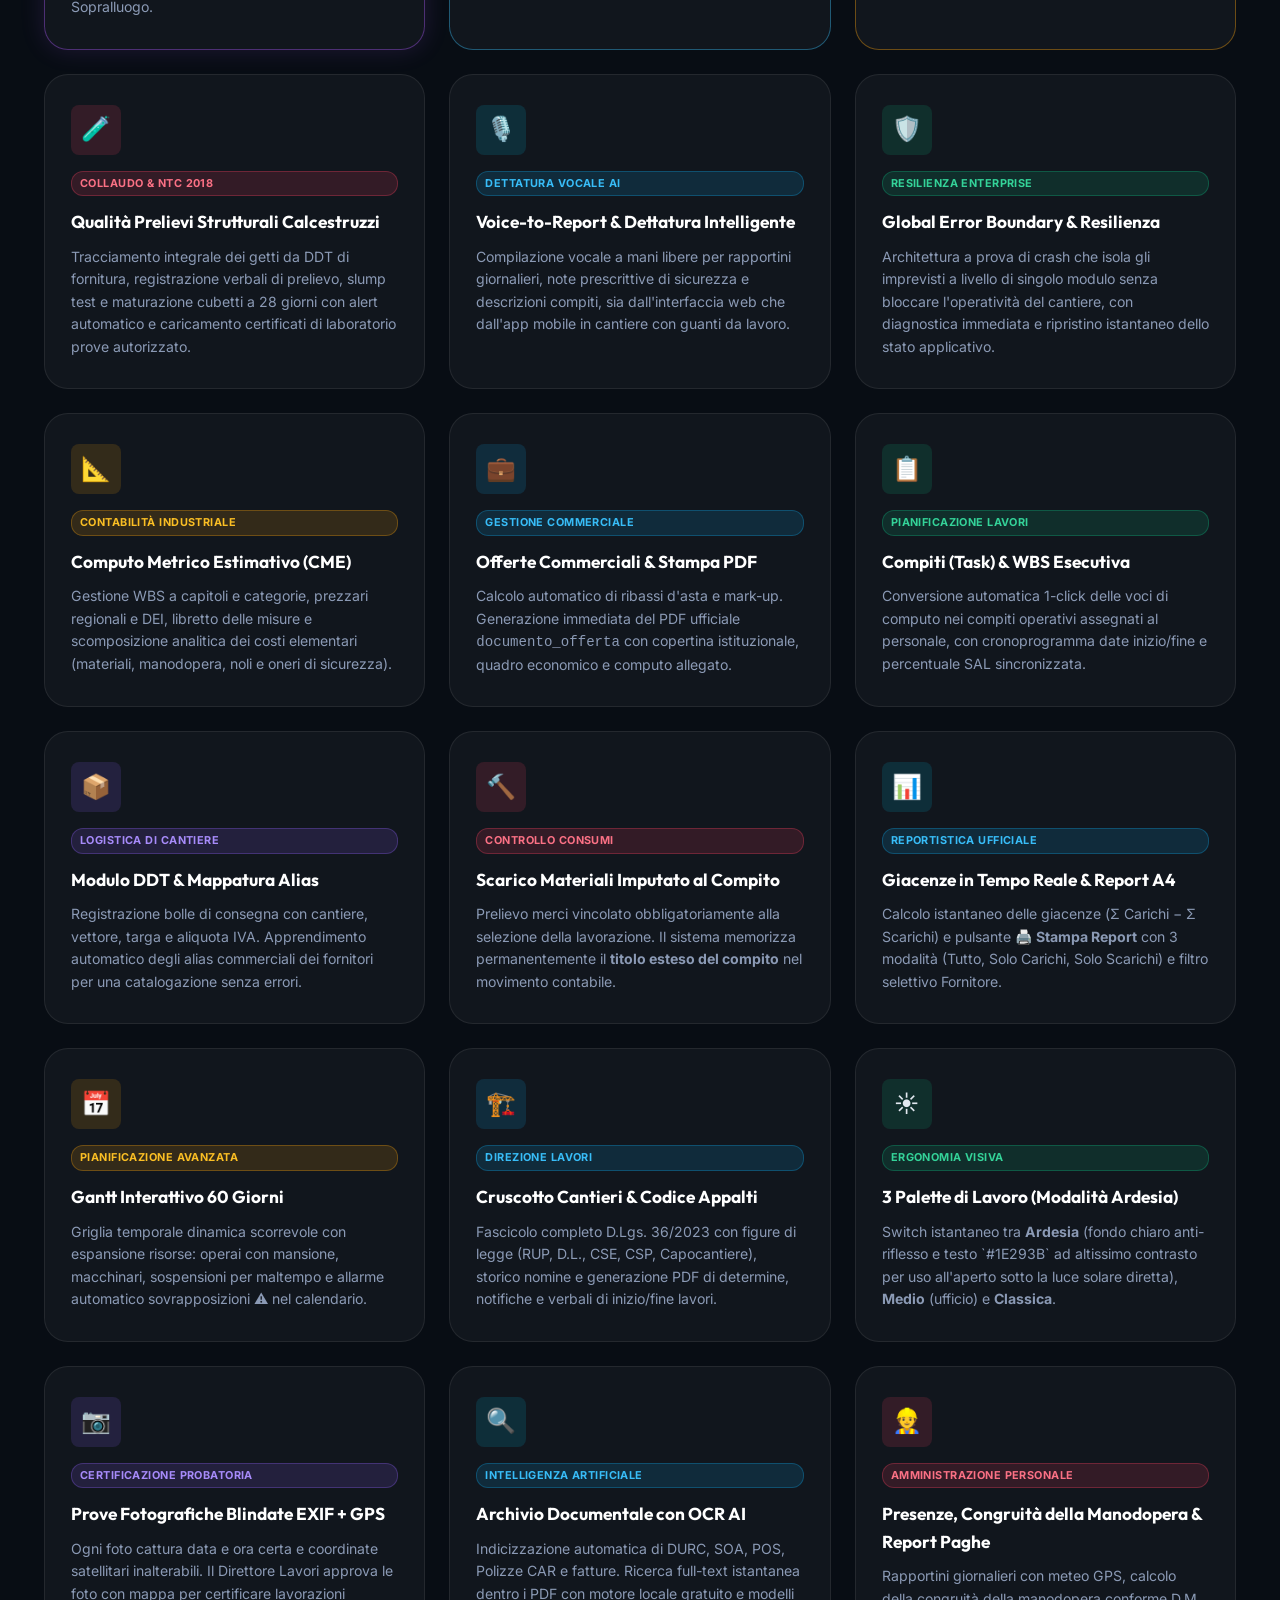
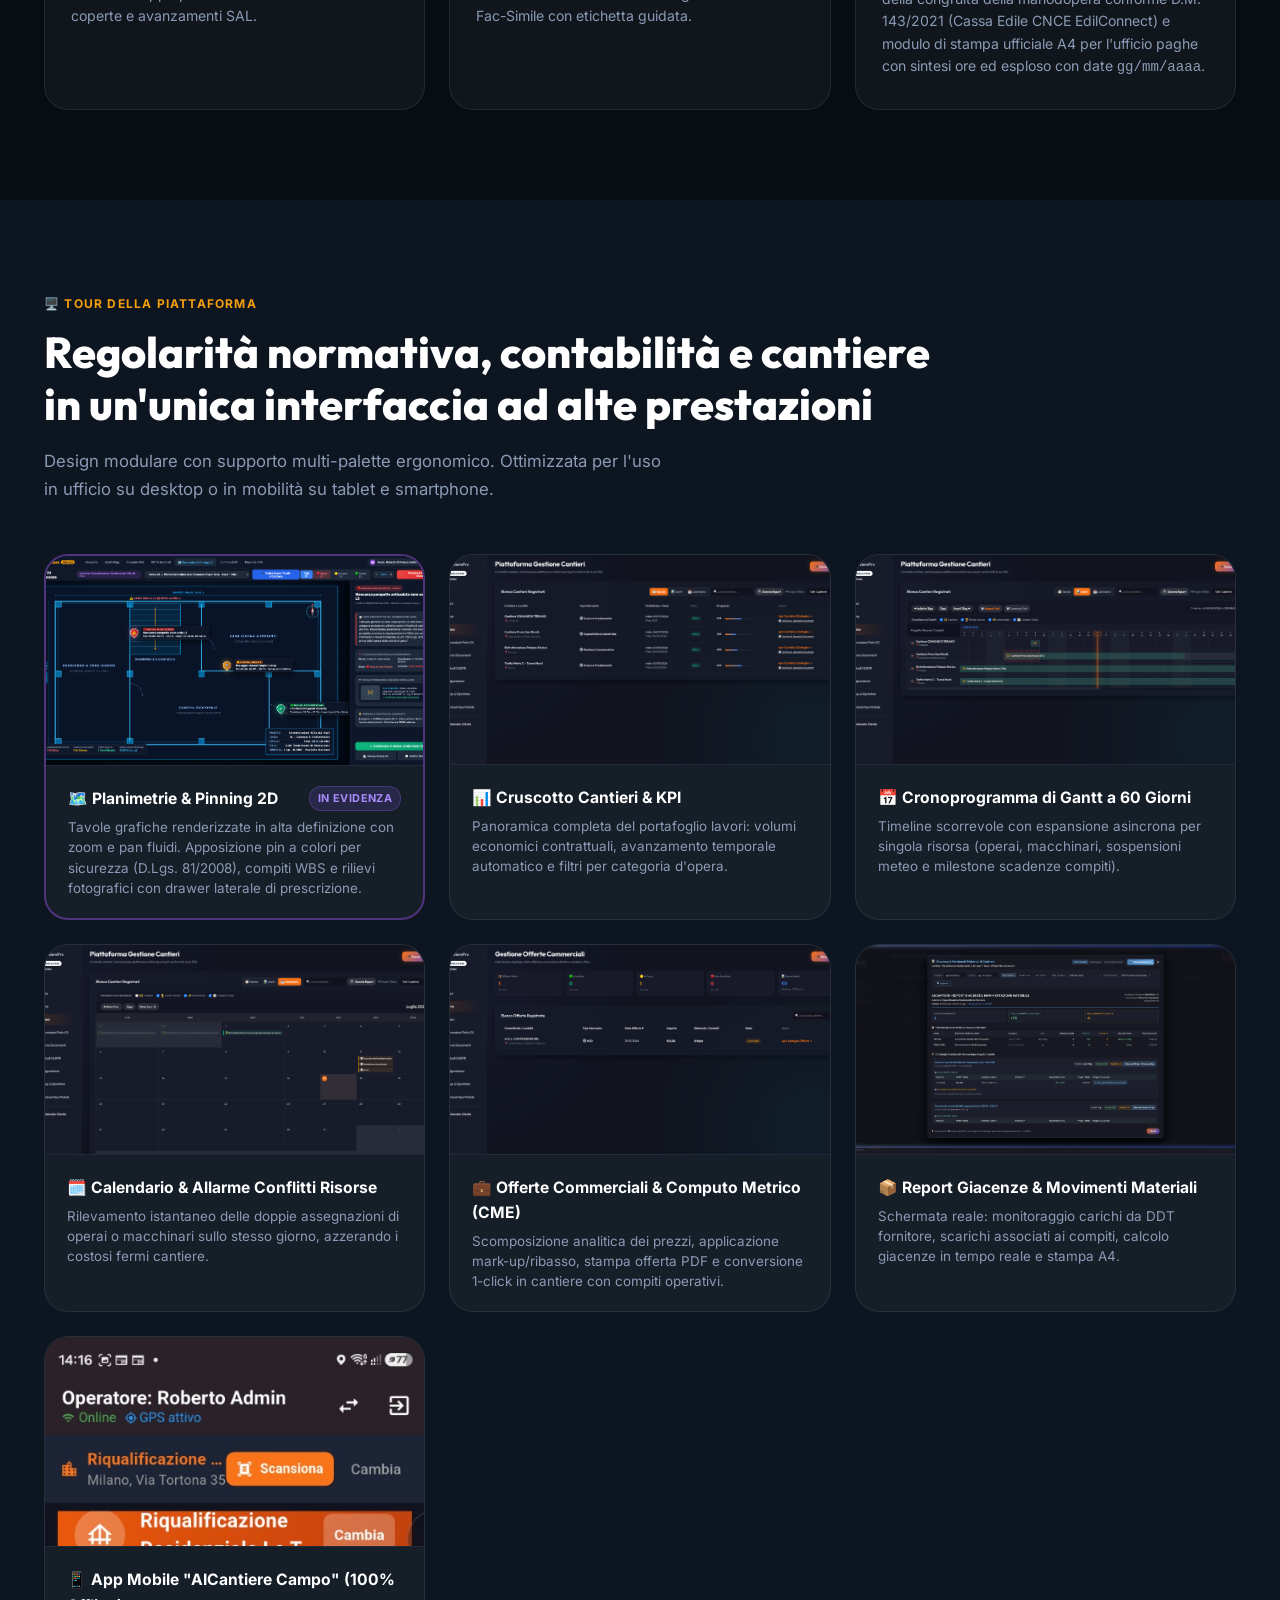
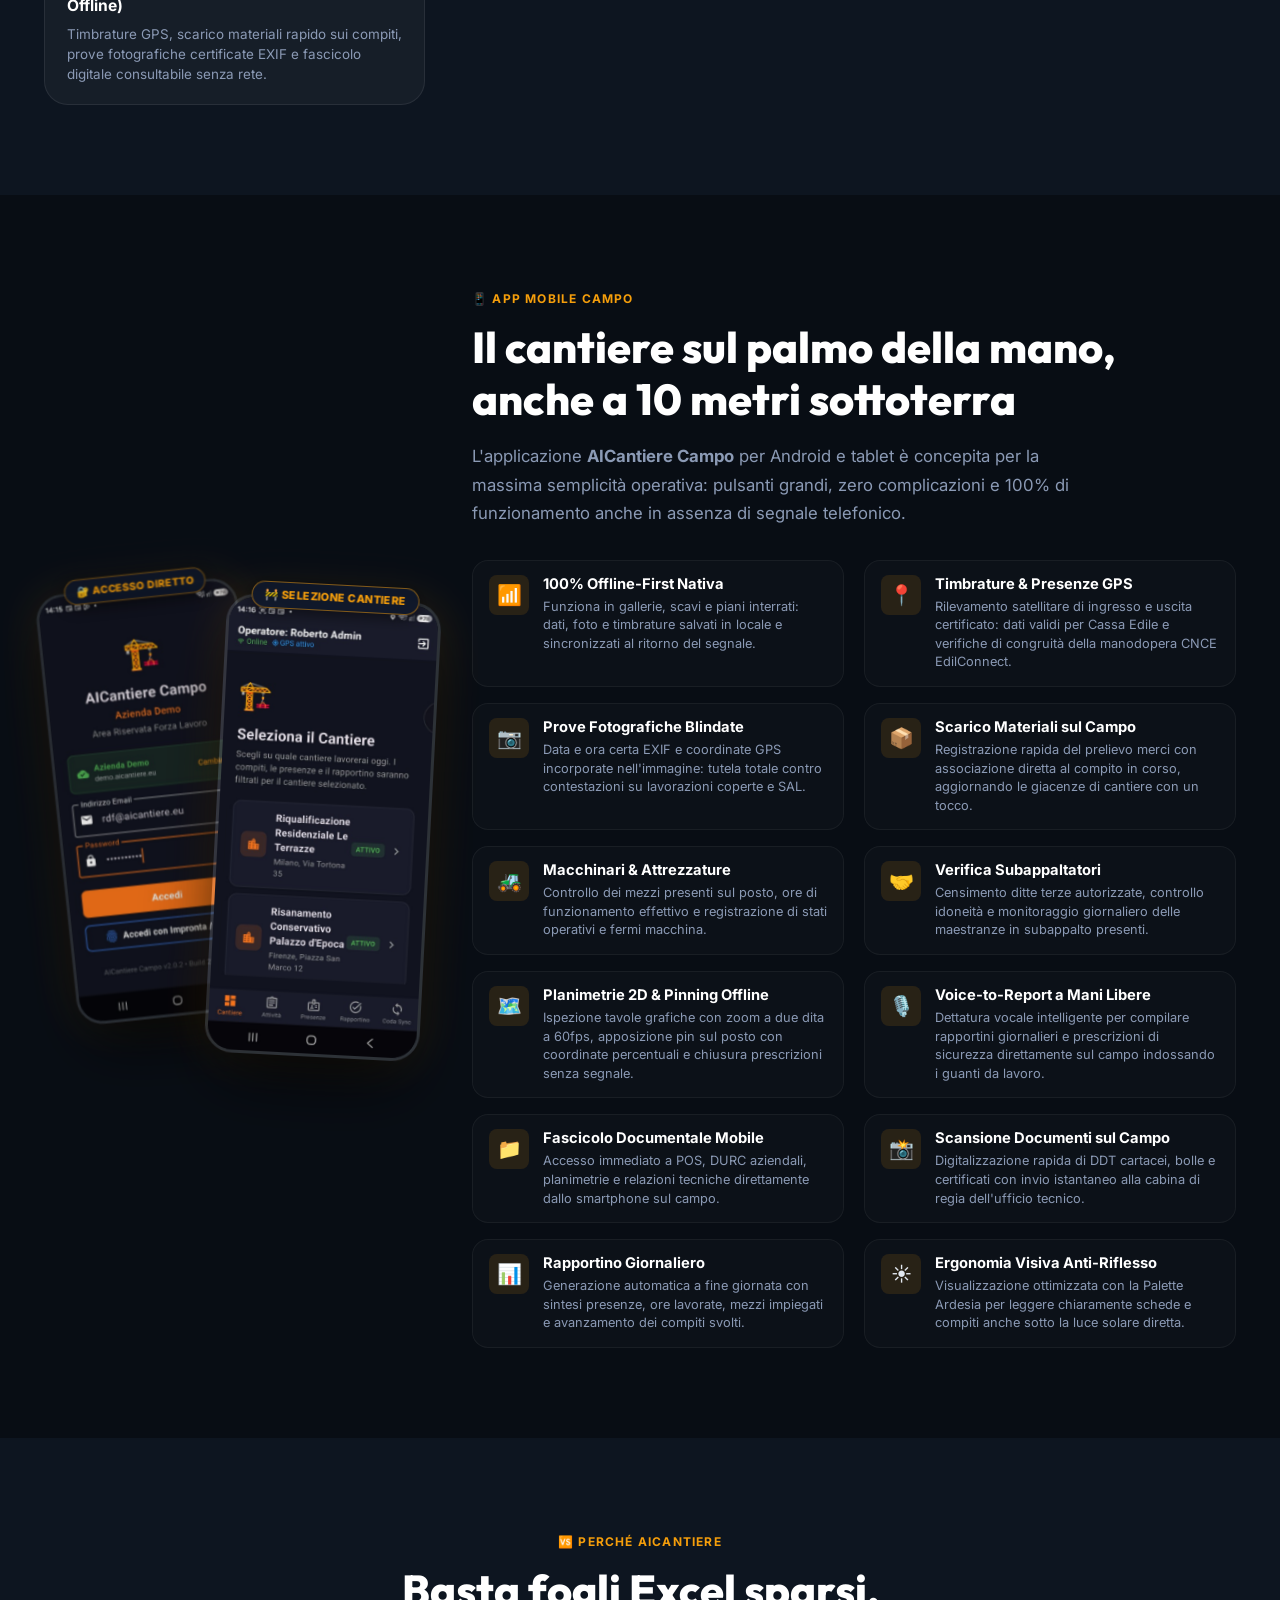
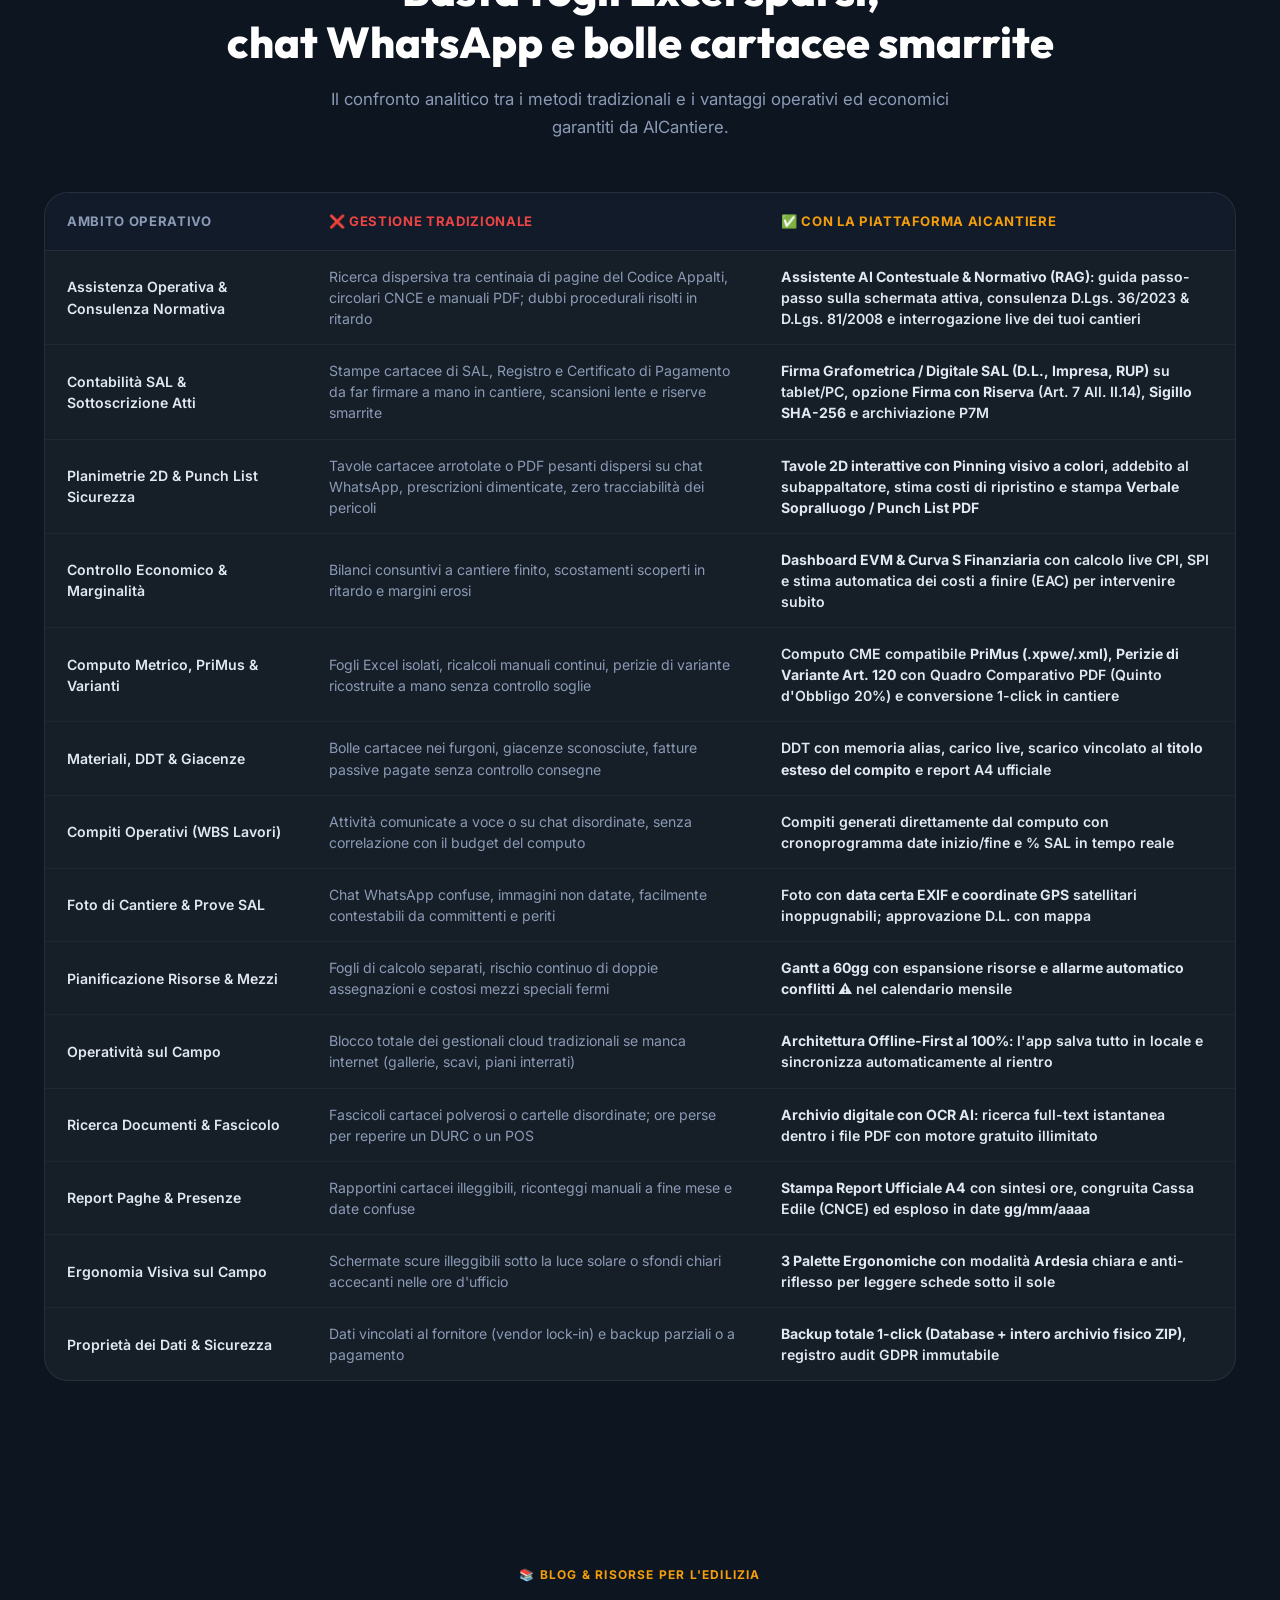
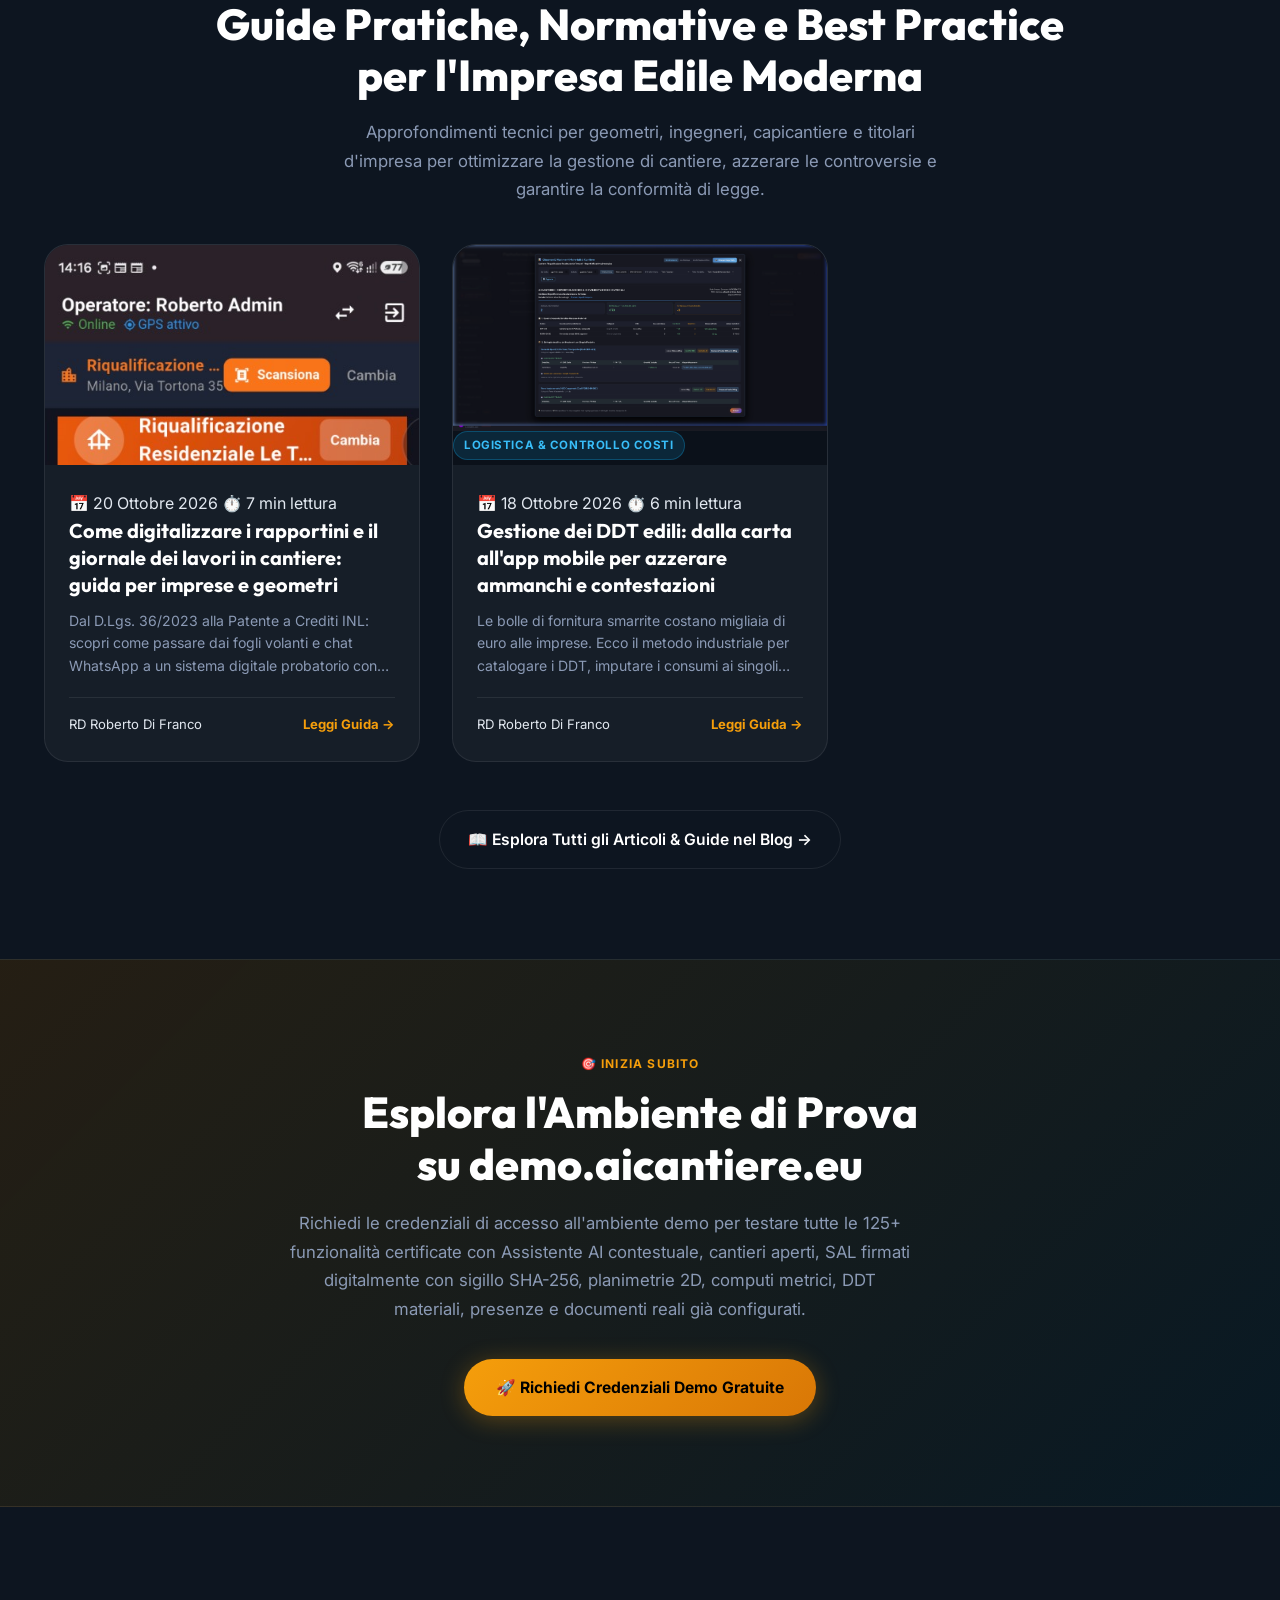
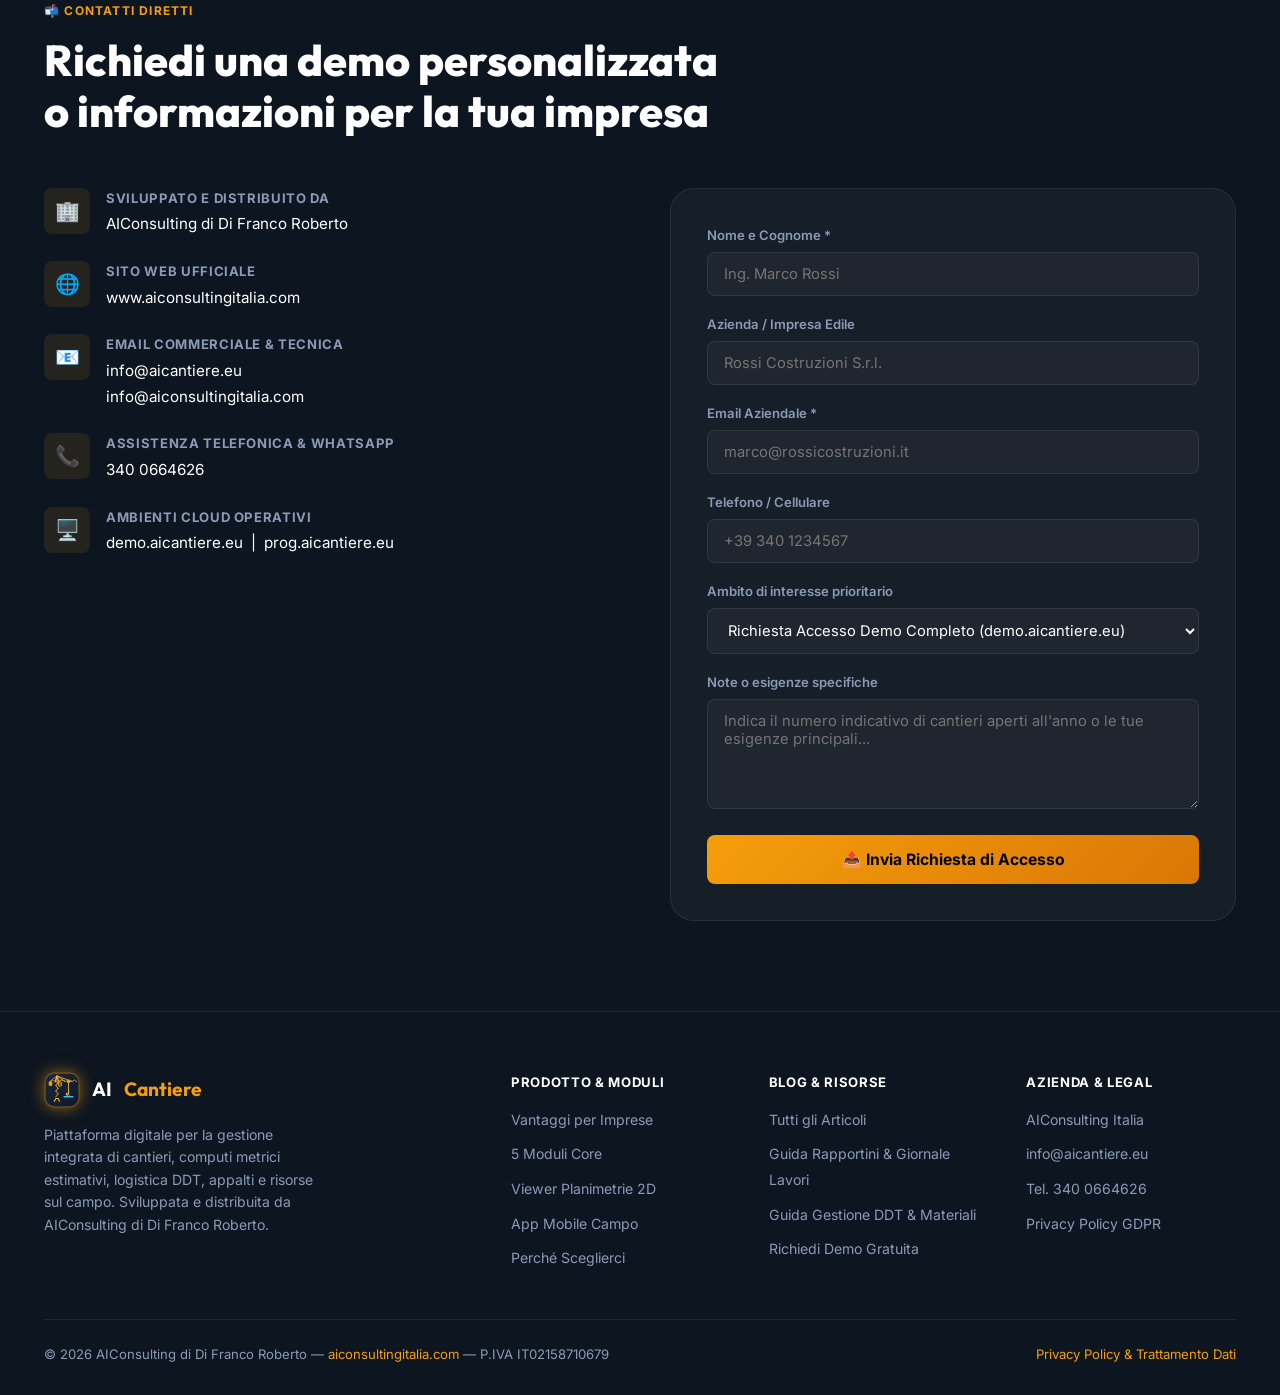
==== commit 675bbe51: "feat(site): aggiornamento www.aicantiere.eu con Assistente AI contestuale RAG, Firma Grafometrica SA" ====
--- a/index.html
+++ b/index.html
@@ -4,20 +4,20 @@
 <head>
   <meta charset="UTF-8" />
   <meta name="viewport" content="width=device-width, initial-scale=1.0" />
-  <title>Gestionale Cantieri Edili, App Rapportini e DDT | AICantiere</title>
+  <title>Gestionale Cantieri Edili, Assistente AI, App Rapportini e SAL | AICantiere</title>
   <meta name="description"
-    content="Gestionale per cantieri edili: gestisci rapportini vocali, bolle DDT, cronoprogramma Gantt e sicurezza D.Lgs 81/08. Prova AICantiere su mobile e web." />
+    content="Gestionale per cantieri edili con Assistente AI integrato: rapportini vocali, DDT materiali, contabilità SAL con firma digitale SHA-256, Gantt e sicurezza D.Lgs 81/08." />
   <meta name="keywords"
-    content="software gestione cantieri edili, gestionale cantieri, app rapportini cantiere, gestione ddt cantiere, giornale dei lavori, cronoprogramma gantt edilizia, software cantiere edile, congruità manodopera, job costing cantiere, computo metrico cantiere, controllo commessa edilizia, patente a crediti cantiere" />
+    content="software gestione cantieri edili, gestionale cantieri, assistente ai edilizia, app rapportini cantiere, gestione ddt cantiere, firma digitale sal, giornale dei lavori, cronoprogramma gantt edilizia, software cantiere edile, congruità manodopera, job costing cantiere, computo metrico primus xpwe, patente a crediti cantiere" />
   <meta name="author" content="AIConsulting di Di Franco Roberto" />
   <meta name="robots" content="index, follow, max-snippet:-1, max-image-preview:large, max-video-preview:-1" />
 
   <!-- Open Graph / Facebook / LinkedIn -->
   <meta property="og:type" content="website" />
   <meta property="og:url" content="https://www.aicantiere.eu/" />
-  <meta property="og:title" content="Gestionale Cantieri Edili, App Rapportini e DDT | AICantiere" />
+  <meta property="og:title" content="Gestionale Cantieri Edili, Assistente AI, App Rapportini e SAL | AICantiere" />
   <meta property="og:description"
-    content="Gestionale per cantieri edili: gestisci rapportini vocali, bolle DDT, cronoprogramma Gantt e sicurezza D.Lgs 81/08. Prova AICantiere da mobile e web." />
+    content="Gestionale per cantieri edili con Assistente AI contestuale: rapportini vocali, bolle DDT, contabilità SAL con firma grafometrica SHA-256, Gantt e sicurezza D.Lgs 81/08." />
   <meta property="og:image" content="https://www.aicantiere.eu/assets/images/cantieri.png" />
   <meta property="og:image:width" content="1200" />
   <meta property="og:image:height" content="630" />
@@ -27,9 +27,9 @@
   <!-- Twitter Card -->
   <meta name="twitter:card" content="summary_large_image" />
   <meta name="twitter:url" content="https://www.aicantiere.eu/" />
-  <meta name="twitter:title" content="Gestionale Cantieri Edili, App Rapportini e DDT | AICantiere" />
+  <meta name="twitter:title" content="Gestionale Cantieri Edili, Assistente AI, App Rapportini e SAL | AICantiere" />
   <meta name="twitter:description"
-    content="Gestionale per cantieri edili: rapportini giornalieri vocali, DDT materiali, cronoprogramma Gantt e sicurezza D.Lgs 81/08." />
+    content="Gestionale per cantieri edili con Assistente AI: rapportini giornalieri vocali, DDT materiali, SAL firmati digitalmente e sicurezza D.Lgs 81/08." />
   <meta name="twitter:image" content="https://www.aicantiere.eu/assets/images/cantieri.png" />
 
   <link rel="canonical" href="https://www.aicantiere.eu/" />
@@ -73,13 +73,14 @@
           "description": "Accesso di prova gratuito ed attivazione istanze aziendali personalizzate per imprese edili, geometri e general contractor."
         },
         "featureList": [
+          "Assistente AI Contestuale con RAG normativo (D.Lgs. 36/2023, D.Lgs. 81/2008) e dati live del cantiere",
           "Rapportini giornalieri di cantiere con dettatura vocale",
           "Gestione DDT di fornitura e scarico materiali su compiti",
           "Giornale dei lavori conforme al Codice Appalti e D.Lgs. 81/2008",
           "Verifica Patente a Crediti INL e Badge di cantiere con QR Code",
           "Cronoprogramma lavori interattivo a diagramma di Gantt",
-          "Computo metrico estimativo CME e contabilità SAL",
-          "Planimetrie 2D con Pinning interattivo per la sicurezza",
+          "Computo metrico estimativo CME (PriMus XPWE/SIX), Varianti e contabilità SAL con Firma Grafometrica e Sigillo SHA-256",
+          "Planimetrie 2D con Pinning interattivo e Punch List 2.0 per la sicurezza",
           "App mobile 100% offline-first per smartphone e tablet"
         ]
       },
@@ -103,6 +104,14 @@
         "mainEntity": [
           {
             "@type": "Question",
+            "name": "Come funziona l'Assistente AI integrato in AICantiere?",
+            "acceptedAnswer": {
+              "@type": "Answer",
+              "text": "L'Assistente AI di AICantiere combina 4 pilastri informativi: guida l'operatore passo-passo in base alla schermata aperta (30+ procedure SOP), fornisce consulenza normativa sul Codice Appalti D.Lgs. 36/2023, D.Lgs. 81/2008 e D.M. 143/2021, consulta la biblioteca tecnica PDF condivisa e interroga in tempo reale i dati esclusivi del tuo dominio (cantieri, SAL, scadenze, DURC e riserve) in totale isolamento e riservatezza."
+            }
+          },
+          {
+            "@type": "Question",
             "name": "Come funziona la compilazione offline dei rapportini di cantiere?",
             "acceptedAnswer": {
               "@type": "Answer",
@@ -119,10 +128,10 @@
           },
           {
             "@type": "Question",
-            "name": "AICantiere include la contabilità analitica e il job costing di cantiere?",
+            "name": "AICantiere include la contabilità analitica, la firma digitale SAL e il job costing di cantiere?",
             "acceptedAnswer": {
               "@type": "Answer",
-              "text": "Sì. Integrando il Computo Metrico Estimativo (CME con prezzari regionali e DEI) con i DDT delle bolle fornitore e le ore manodopera, il modulo di controllo commessa ed EVM (Earned Value Management) calcola in tempo reale gli scostamenti di costo (CPI) e tempo (SPI), garantendo un controllo costante del job costing e dei margini aziendali."
+              "text": "Sì. Integrando il Computo Metrico Estimativo (compatibile PriMus XPWE e SIX) con i DDT e le ore manodopera, il modulo di contabilità SAL consente la tripla sottoscrizione digitale/grafometrica (Direttore Lavori, Impresa anche con Riserva, RUP) con sigillo crittografico SHA-256 sui PDF ufficiali, mentre la dashboard EVM monitora gli indici CPI e SPI in tempo reale."
             }
           },
           {
@@ -130,7 +139,7 @@
             "name": "La piattaforma gestisce la sicurezza cantiere D.Lgs. 81/08 e la Patente a Crediti?",
             "acceptedAnswer": {
               "@type": "Answer",
-              "text": "Certamente. AICantiere include il visualizzatore interattivo di planimetrie 2D con apposizione di pin geolocalizzati per prescrizioni e pericoli di sicurezza D.Lgs. 81/2008, il fascicolo documentale digitale (POS, DURC) e la gestione delle maestranze con verifica dello stato di conformità per la Patente a Crediti INL."
+              "text": "Certamente. AICantiere include il visualizzatore interattivo di planimetrie 2D con apposizione di pin geolocalizzati e verbale Punch List per prescrizioni di sicurezza D.Lgs. 81/2008, il fascicolo documentale digitale (POS, DURC) e la gestione delle maestranze con verifica dello stato di conformità per la Patente a Crediti INL."
             }
           }
         ]
@@ -176,12 +185,12 @@
     <div class="container">
       <div class="hero-content">
         <div class="hero-text">
-          <div class="hero-badge"><img src="assets/images/crane-logo.svg" alt="" class="badge-crane-icon" /> Gestionale Cloud Edilizia &amp; App Mobile Offline</div>
+          <div class="hero-badge"><img src="assets/images/crane-logo.svg" alt="" class="badge-crane-icon" /> Gestionale Cloud Edilizia, Assistente AI &amp; App Mobile Offline</div>
           <h1 class="hero-title">
-            Il software gestionale per cantieri edili che semplifica <span class="highlight">rapportini, DDT e contabilità</span> di cantiere
+            Il software gestionale per cantieri edili che semplifica <span class="highlight">rapportini, DDT, SAL e Assistenza AI</span> di cantiere
           </h1>
           <p class="hero-subtitle">
-            Dallo smartphone sul campo alla cabina di regia in ufficio: compila rapportini con dettatura vocale, gestisci bolle di consegna, cronoprogramma Gantt e conformità sicurezza D.Lgs. 81/08 anche offline. Elimina il disordine cartaceo e proteggi i margini di commessa.
+            Dallo smartphone sul campo alla cabina di regia in ufficio: compila rapportini con dettatura vocale, gestisci bolle DDT, firma digitalmente i SAL con sigillo SHA-256, governa il Gantt e interroga l'<strong>Assistente AI contestuale e normativo</strong> (D.Lgs. 36/2023 e D.Lgs. 81/08).
           </p>
           <div class="hero-actions">
             <a href="#contatti" class="btn-primary" id="btn-hero-prova" style="font-weight: 800; letter-spacing: 0.02em;">
@@ -193,16 +202,16 @@
           </div>
           <div class="hero-stats">
             <div class="stat">
-              <div class="stat-value">118<span>+</span></div>
+              <div class="stat-value">125<span>+</span></div>
               <div class="stat-label">Moduli Certificati</div>
+            </div>
+            <div class="stat">
+              <div class="stat-value">AI<span>+RAG</span></div>
+              <div class="stat-label">Assistente Normativo &amp; Live</div>
             </div>
             <div class="stat">
               <div class="stat-value">100<span>%</span></div>
               <div class="stat-label">Offline-First (App Campo)</div>
-            </div>
-            <div class="stat">
-              <div class="stat-value">5<span>h/sett</span></div>
-              <div class="stat-label">Risparmiate su Paghe &amp; DDT</div>
             </div>
           </div>
         </div>
@@ -408,142 +417,163 @@
         <div class="core-card">
           <span class="core-badge">Modulo Core #5</span>
           <div class="core-icon">📈</div>
-          <h3 class="core-title">Controllo Commessa, Job Costing &amp; EVM</h3>
-          <p class="core-desc">Dal Computo Metrico CME (prezzari regionali e DEI) alla contabilità analitica e al job costing di cantiere. Dashboard EVM con indici CPI (costi) e SPI (tempi) per intervenire subito e proteggere l'utile d'impresa.</p>
+          <h3 class="core-title">Computo CME, SAL Firmati &amp; Assistente AI</h3>
+          <p class="core-desc">Dal Computo Metrico CME (compatibile PriMus XPWE/SIX e Varianti Art. 120) ai SAL con Firma Grafometrica e Sigillo SHA-256, fino all'Assistente AI contestuale e alla dashboard EVM per proteggere i margini d'impresa.</p>
           <ul class="core-features-list">
-            <li>Computo CME e conversione 1-click in compiti cantiere</li>
-            <li>Contabilità SAL e scadenziario finanziario a 5 stati</li>
-            <li>Analisi predittiva EVM, job costing e stima costi a finire (EAC)</li>
+            <li>Import/Export PriMus (.xpwe) e conversione 1-click in compiti</li>
+            <li>SAL con tripla Firma Digitale/Grafometrica, Riserva e SHA-256</li>
+            <li>Assistente AI integrato (SOP, Normativa D.Lgs. 36/23 e Dati Live)</li>
           </ul>
         </div>
       </div>
 
       <div class="text-center fade-up" style="margin: 40px 0 24px;">
-        <div class="section-label">⚙️ Suite Completa</div>
-        <p style="font-family: var(--font-display); font-size: 1.5rem; font-weight: 700; color: var(--clr-white);">Tutte le altre funzionalità certificate di AICantiere</p>
+        <div class="section-label">⚙️ Suite Completa &amp; Intelligenza Artificiale</div>
+        <p style="font-family: var(--font-display); font-size: 1.5rem; font-weight: 700; color: var(--clr-white);">Tutte le funzionalità certificate di AICantiere</p>
       </div>
 
       <div class="features-grid">
-        <!-- 1. Planimetrie & Pinning 2D (Novità Protagonista) -->
+        <!-- 1. Assistente AI Contestuale & Normativo (Novità Assoluta) -->
+        <div class="feature-card fade-up fade-up-delay-1" style="border-color: rgba(16,185,129,0.5); box-shadow: 0 0 28px rgba(16,185,129,0.18);">
+          <div class="feature-icon icon-green">🤖</div>
+          <span class="card-badge badge-green">Nuova Funzione AI</span>
+          <h3 class="feature-title">Assistente AI Contestuale, Normativo &amp; Live (RAG)</h3>
+          <p class="feature-desc">Integrato nella barra laterale su 4 pilastri: ti guida passo-passo nella schermata aperta (30+ SOP), risponde su Codice Appalti D.Lgs. 36/2023, D.Lgs. 81/2008 e Congruità CNCE, consulta la biblioteca PDF condivisa e interroga in tempo reale i dati riservati dei tuoi cantieri.</p>
+        </div>
+        <!-- 2. Firma Elettronica / Grafometrica SAL & Sigillo SHA-256 -->
+        <div class="feature-card fade-up fade-up-delay-2" style="border-color: rgba(245,158,11,0.5); box-shadow: 0 0 25px rgba(245,158,11,0.15);">
+          <div class="feature-icon icon-amber">✍️</div>
+          <span class="card-badge badge-gold">Novità Contabilità SAL</span>
+          <h3 class="feature-title">Firma Grafometrica SAL, Riserva &amp; Sigillo SHA-256</h3>
+          <p class="feature-desc">Tripla sottoscrizione digitale su schermo/tablet per <b>Direttore Lavori, Impresa Esecutrice e RUP</b>. Supporta la firma <i>"Con Riserva"</i> (Art. 7 All. II.14 D.Lgs. 36/2023), genera il sigillo crittografico SHA-256 sui PDF ufficiali e archivia i file firmati/P7M.</p>
+        </div>
+        <!-- 3. Import/Export PriMus XPWE & Perizie di Variante -->
+        <div class="feature-card fade-up fade-up-delay-3" style="border-color: rgba(56,189,248,0.45); box-shadow: 0 0 25px rgba(56,189,248,0.14);">
+          <div class="feature-icon icon-sky">🔄</div>
+          <span class="card-badge badge-blue">PriMus XPWE &amp; Varianti</span>
+          <h3 class="feature-title">Interoperabilità PriMus (.xpwe) &amp; Varianti Art. 120</h3>
+          <p class="feature-desc">Importazione ed esportazione nativa di computi metrici in standard <code>.xpwe</code> / <code>.xml</code> (Acca PriMus / STR Vision). Gestione Perizie di Variante con Quadro Comparativo PDF e controllo automatico del Quinto d'Obbligo (20%).</p>
+        </div>
+        <!-- 4. Planimetrie & Pinning 2D + Punch List 2.0 -->
         <div class="feature-card fade-up fade-up-delay-1" style="border-color: rgba(168,85,247,0.4); box-shadow: 0 0 25px rgba(168,85,247,0.15);">
           <div class="feature-icon icon-purple">🗺️</div>
-          <span class="card-badge badge-purple">Novità di Spessore</span>
-          <h3 class="feature-title">Planimetrie &amp; Pinning 2D Interattivo</h3>
-          <p class="feature-desc">Caricamento tavole grafiche PDF/vettoriali con conversione HD Ghostscript. Viewer fluido con zoom 25-400%, pan e apposizione rapida pin a colori per sicurezza (D.Lgs. 81/2008), compiti WBS e rilievi fotografici GPS con drawer di dettaglio.</p>
-        </div>
-        <!-- 2. Controllo Economico EVM -->
+          <span class="card-badge badge-purple">Punch List 2.0</span>
+          <h3 class="feature-title">Planimetrie 2D Interattive &amp; Verbale Punch List</h3>
+          <p class="feature-desc">Conversione tavole PDF in HD con zoom 25-400% e apposizione pin per sicurezza D.Lgs. 81/2008, difetti e compiti WBS. Assegnazione diretta al subappaltatore responsabile, stima costi di ripristino e stampa PDF del Verbale di Sopralluogo.</p>
+        </div>
+        <!-- 5. Controllo Economico EVM -->
         <div class="feature-card fade-up fade-up-delay-2" style="border-color: rgba(56,189,248,0.4);">
           <div class="feature-icon icon-sky">📊</div>
           <span class="card-badge badge-blue">Controllo Direzionale</span>
-          <h3 class="feature-title">Dashboard EVM (Earned Value Management)</h3>
-          <p class="feature-desc">Analisi predittiva industriale in tempo reale: Planned Value (PV), Earned Value (EV), Actual Cost (AC), indici di rendimento CPI (costi) e SPI (tempi), e stima automatica dei costi a finire (EAC) per prevenire perdite sui margini.</p>
-        </div>
-        <!-- 3. Registro Riserve Contrattuali -->
+          <h3 class="feature-title">Dashboard EVM &amp; Curva S Finanziaria</h3>
+          <p class="feature-desc">Analisi predittiva industriale in tempo reale: Planned Value (PV), Earned Value (EV), Actual Cost (AC), indici CPI (costi) e SPI (tempi), stima costi a finire (EAC) e Cronoprogramma Finanziario / Curva S.</p>
+        </div>
+        <!-- 6. Registro Riserve Contrattuali -->
         <div class="feature-card fade-up fade-up-delay-3" style="border-color: rgba(245,158,11,0.4);">
           <div class="feature-icon icon-amber">⚖️</div>
           <span class="card-badge badge-gold">Nuovo Codice Appalti</span>
           <h3 class="feature-title">Registro Riserve Contrattuali (D.Lgs. 36/2023)</h3>
-          <p class="feature-desc">Iscrizione tempestiva delle riserve con countdown perentorio dei 15 giorni per l'esplicazione. Quantificazione analitica di maggiori spese generali, mancato ammortamento macchinari e sospensioni illegittime.</p>
-        </div>
-        <!-- 4. Prelievi Strutturali & Cls -->
+          <p class="feature-desc">Iscrizione tempestiva delle riserve collegata ai SAL con countdown perentorio dei 15 giorni per l'esplicazione. Quantificazione analitica di maggiori spese generali, mancato ammortamento macchinari e sospensioni illegittime.</p>
+        </div>
+        <!-- 7. Prelievi Strutturali & Cls -->
         <div class="feature-card fade-up fade-up-delay-1">
           <div class="feature-icon icon-rose">🧪</div>
           <span class="card-badge badge-rose">Collaudo &amp; NTC 2018</span>
           <h3 class="feature-title">Qualità Prelievi Strutturali Calcestruzzi</h3>
           <p class="feature-desc">Tracciamento integrale dei getti da DDT di fornitura, registrazione verbali di prelievo, slump test e maturazione cubetti a 28 giorni con alert automatico e caricamento certificati di laboratorio prove autorizzato.</p>
         </div>
-        <!-- 5. Voice-to-Report Vocale -->
+        <!-- 8. Voice-to-Report Vocale -->
         <div class="feature-card fade-up fade-up-delay-2">
           <div class="feature-icon icon-cyan">🎙️</div>
           <span class="card-badge badge-blue">Dettatura Vocale AI</span>
           <h3 class="feature-title">Voice-to-Report &amp; Dettatura Intelligente</h3>
           <p class="feature-desc">Compilazione vocale a mani libere per rapportini giornalieri, note prescrittive di sicurezza e descrizioni compiti, sia dall'interfaccia web che dall'app mobile in cantiere con guanti da lavoro.</p>
         </div>
-        <!-- 6. Global Error Boundary -->
+        <!-- 9. Global Error Boundary -->
         <div class="feature-card fade-up fade-up-delay-3">
           <div class="feature-icon icon-green">🛡️</div>
           <span class="card-badge badge-green">Resilienza Enterprise</span>
           <h3 class="feature-title">Global Error Boundary &amp; Resilienza</h3>
           <p class="feature-desc">Architettura a prova di crash che isola gli imprevisti a livello di singolo modulo senza bloccare l'operatività del cantiere, con diagnostica immediata e ripristino istantaneo dello stato applicativo.</p>
         </div>
-        <!-- 7. CME -->
+        <!-- 10. CME -->
         <div class="feature-card fade-up fade-up-delay-1">
           <div class="feature-icon icon-amber">📐</div>
           <span class="card-badge badge-gold">Contabilità Industriale</span>
           <h3 class="feature-title">Computo Metrico Estimativo (CME)</h3>
-          <p class="feature-desc">Gestione WBS a capitoli e categorie, prezzari regionali e DEI, con scomposizione analitica dei costi elementari (materiali, manodopera, noli e oneri di sicurezza).</p>
-        </div>
-        <!-- 8. Offerte PDF -->
+          <p class="feature-desc">Gestione WBS a capitoli e categorie, prezzari regionali e DEI, libretto delle misure e scomposizione analitica dei costi elementari (materiali, manodopera, noli e oneri di sicurezza).</p>
+        </div>
+        <!-- 11. Offerte PDF -->
         <div class="feature-card fade-up fade-up-delay-2">
           <div class="feature-icon icon-sky">💼</div>
           <span class="card-badge badge-blue">Gestione Commerciale</span>
           <h3 class="feature-title">Offerte Commerciali &amp; Stampa PDF</h3>
           <p class="feature-desc">Calcolo automatico di ribassi d'asta e mark-up. Generazione immediata del PDF ufficiale <code>documento_offerta</code> con copertina istituzionale, quadro economico e computo allegato.</p>
         </div>
-        <!-- 9. Compiti dal Computo -->
+        <!-- 12. Compiti dal Computo -->
         <div class="feature-card fade-up fade-up-delay-3">
           <div class="feature-icon icon-green">📋</div>
           <span class="card-badge badge-green">Pianificazione Lavori</span>
           <h3 class="feature-title">Compiti (Task) &amp; WBS Esecutiva</h3>
           <p class="feature-desc">Conversione automatica 1-click delle voci di computo nei compiti operativi assegnati al personale, con cronoprogramma date inizio/fine e percentuale SAL sincronizzata.</p>
         </div>
-        <!-- 10. DDT & Alias -->
+        <!-- 13. DDT & Alias -->
         <div class="feature-card fade-up fade-up-delay-1">
           <div class="feature-icon icon-purple">📦</div>
           <span class="card-badge badge-purple">Logistica di Cantiere</span>
           <h3 class="feature-title">Modulo DDT &amp; Mappatura Alias</h3>
           <p class="feature-desc">Registrazione bolle di consegna con cantiere, vettore, targa e aliquota IVA. Apprendimento automatico degli alias commerciali dei fornitori per una catalogazione senza errori.</p>
         </div>
-        <!-- 11. Scarico su Compiti -->
+        <!-- 14. Scarico su Compiti -->
         <div class="feature-card fade-up fade-up-delay-2">
           <div class="feature-icon icon-rose">🔨</div>
           <span class="card-badge badge-rose">Controllo Consumi</span>
           <h3 class="feature-title">Scarico Materiali Imputato al Compito</h3>
           <p class="feature-desc">Prelievo merci vincolato obbligatoriamente alla selezione della lavorazione. Il sistema memorizza permanentemente il <b>titolo esteso del compito</b> nel movimento contabile.</p>
         </div>
-        <!-- 12. Giacenze Live & Report A4 -->
+        <!-- 15. Giacenze Live & Report A4 -->
         <div class="feature-card fade-up fade-up-delay-3">
           <div class="feature-icon icon-cyan">📊</div>
           <span class="card-badge badge-blue">Reportistica Ufficiale</span>
           <h3 class="feature-title">Giacenze in Tempo Reale &amp; Report A4</h3>
           <p class="feature-desc">Calcolo istantaneo delle giacenze (Σ Carichi − Σ Scarichi) e pulsante <b>🖨️ Stampa Report</b> con 3 modalità (Tutto, Solo Carichi, Solo Scarichi) e filtro selettivo Fornitore.</p>
         </div>
-        <!-- 13. Gantt 60 Giorni -->
+        <!-- 16. Gantt 60 Giorni -->
         <div class="feature-card fade-up fade-up-delay-1">
           <div class="feature-icon icon-amber">📅</div>
           <span class="card-badge badge-gold">Pianificazione Avanzata</span>
           <h3 class="feature-title">Gantt Interattivo 60 Giorni</h3>
           <p class="feature-desc">Griglia temporale dinamica scorrevole con espansione risorse: operai con mansione, macchinari, sospensioni per maltempo e allarme automatico sovrapposizioni ⚠️ nel calendario.</p>
         </div>
-        <!-- 14. Cruscotto Cantieri -->
+        <!-- 17. Cruscotto Cantieri -->
         <div class="feature-card fade-up fade-up-delay-2">
           <div class="feature-icon icon-sky">🏗️</div>
           <span class="card-badge badge-blue">Direzione Lavori</span>
           <h3 class="feature-title">Cruscotto Cantieri &amp; Codice Appalti</h3>
           <p class="feature-desc">Fascicolo completo D.Lgs. 36/2023 con figure di legge (RUP, D.L., CSE, CSP, Capocantiere), storico nomine e generazione PDF di determine, notifiche e verbali di inizio/fine lavori.</p>
         </div>
-        <!-- 15. 3 Palette Ergonomiche -->
+        <!-- 18. 3 Palette Ergonomiche -->
         <div class="feature-card fade-up fade-up-delay-3">
           <div class="feature-icon icon-green">☀️</div>
           <span class="card-badge badge-green">Ergonomia Visiva</span>
           <h3 class="feature-title">3 Palette di Lavoro (Modalità Ardesia)</h3>
           <p class="feature-desc">Switch istantaneo tra <b>Ardesia</b> (fondo chiaro anti-riflesso e testo `#1E293B` ad altissimo contrasto per uso all'aperto sotto la luce solare diretta), <b>Medio</b> (ufficio) e <b>Classica</b>.</p>
         </div>
-        <!-- 16. Prove Fotografiche GPS -->
+        <!-- 19. Prove Fotografiche GPS -->
         <div class="feature-card fade-up fade-up-delay-1">
           <div class="feature-icon icon-purple">📷</div>
           <span class="card-badge badge-purple">Certificazione Probatoria</span>
           <h3 class="feature-title">Prove Fotografiche Blindate EXIF + GPS</h3>
           <p class="feature-desc">Ogni foto cattura data e ora certa e coordinate satellitari inalterabili. Il Direttore Lavori approva le foto con mappa per certificare lavorazioni coperte e avanzamenti SAL.</p>
         </div>
-        <!-- 17. Documentale OCR AI -->
+        <!-- 20. Documentale OCR AI -->
         <div class="feature-card fade-up fade-up-delay-2">
           <div class="feature-icon icon-cyan">🔍</div>
           <span class="card-badge badge-blue">Intelligenza Artificiale</span>
           <h3 class="feature-title">Archivio Documentale con OCR AI</h3>
           <p class="feature-desc">Indicizzazione automatica di DURC, SOA, POS, Polizze CAR e fatture. Ricerca full-text istantanea dentro i PDF con motore locale gratuito e modelli Fac-Simile con etichetta guidata.</p>
         </div>
-        <!-- 18. Presenze & Report Paghe -->
+        <!-- 21. Presenze & Report Paghe -->
         <div class="feature-card fade-up fade-up-delay-3">
           <div class="feature-icon icon-rose">👷</div>
           <span class="card-badge badge-rose">Amministrazione Personale</span>
@@ -758,19 +788,29 @@
           </thead>
           <tbody>
             <tr>
-              <td>Planimetrie 2D &amp; Sicurezza Cantiere</td>
+              <td>Assistenza Operativa &amp; Consulenza Normativa</td>
+              <td class="badge-bad">Ricerca dispersiva tra centinaia di pagine del Codice Appalti, circolari CNCE e manuali PDF; dubbi procedurali risolti in ritardo</td>
+              <td class="badge-good"><b>Assistente AI Contestuale &amp; Normativo (RAG)</b>: guida passo-passo sulla schermata attiva, consulenza D.Lgs. 36/2023 &amp; D.Lgs. 81/2008 e interrogazione live dei tuoi cantieri</td>
+            </tr>
+            <tr>
+              <td>Contabilità SAL &amp; Sottoscrizione Atti</td>
+              <td class="badge-bad">Stampe cartacee di SAL, Registro e Certificato di Pagamento da far firmare a mano in cantiere, scansioni lente e riserve smarrite</td>
+              <td class="badge-good"><b>Firma Grafometrica / Digitale SAL (D.L., Impresa, RUP)</b> su tablet/PC, opzione <b>Firma con Riserva</b> (Art. 7 All. II.14), <b>Sigillo SHA-256</b> e archiviazione P7M</td>
+            </tr>
+            <tr>
+              <td>Planimetrie 2D &amp; Punch List Sicurezza</td>
               <td class="badge-bad">Tavole cartacee arrotolate o PDF pesanti dispersi su chat WhatsApp, prescrizioni dimenticate, zero tracciabilità dei pericoli</td>
-              <td class="badge-good"><b>Tavole 2D interattive con Pinning visivo a colori</b>, link a compiti e foto con data certa, prescrizioni D.Lgs. 81/2008 tracciate fino a chiusura</td>
+              <td class="badge-good"><b>Tavole 2D interattive con Pinning visivo a colori</b>, addebito al subappaltatore, stima costi di ripristino e stampa <b>Verbale Sopralluogo / Punch List PDF</b></td>
             </tr>
             <tr>
               <td>Controllo Economico &amp; Marginalità</td>
               <td class="badge-bad">Bilanci consuntivi a cantiere finito, scostamenti scoperti in ritardo e margini erosi</td>
-              <td class="badge-good"><b>Dashboard EVM (Earned Value Management)</b> con calcolo live CPI, SPI e stima automatica dei costi a finire (EAC) per intervenire subito</td>
-            </tr>
-            <tr>
-              <td>Computo Metrico &amp; Preventivi</td>
-              <td class="badge-bad">Fogli Excel isolati, ricalcoli manuali continui, preventivi scollegati dalla produzione reale</td>
-              <td class="badge-good">Computo CME integrato con scomposizione costi, offerta PDF in 1 click e conversione automatica in cantiere</td>
+              <td class="badge-good"><b>Dashboard EVM &amp; Curva S Finanziaria</b> con calcolo live CPI, SPI e stima automatica dei costi a finire (EAC) per intervenire subito</td>
+            </tr>
+            <tr>
+              <td>Computo Metrico, PriMus &amp; Varianti</td>
+              <td class="badge-bad">Fogli Excel isolati, ricalcoli manuali continui, perizie di variante ricostruite a mano senza controllo soglie</td>
+              <td class="badge-good">Computo CME compatibile <b>PriMus (.xpwe/.xml)</b>, <b>Perizie di Variante Art. 120</b> con Quadro Comparativo PDF (Quinto d'Obbligo 20%) e conversione 1-click in cantiere</td>
             </tr>
             <tr>
               <td>Materiali, DDT &amp; Giacenze</td>
@@ -906,7 +946,7 @@
       <div class="cta-inner fade-up">
         <div class="section-label">🎯 Inizia Subito</div>
         <h2 class="section-title">Esplora l'Ambiente di Prova<br />su demo.aicantiere.eu</h2>
-        <p class="section-subtitle">Richiedi le credenziali di accesso all'ambiente demo per testare tutte le 118 funzionalità certificate con cantieri aperti, planimetrie 2D, computi metrici, DDT materiali, presenze e documenti reali già configurati.</p>
+        <p class="section-subtitle">Richiedi le credenziali di accesso all'ambiente demo per testare tutte le 125+ funzionalità certificate con Assistente AI contestuale, cantieri aperti, SAL firmati digitalmente con sigillo SHA-256, planimetrie 2D, computi metrici, DDT materiali, presenze e documenti reali già configurati.</p>
         <div class="cta-actions">
           <a href="#contatti" class="btn-primary" id="btn-cta-prova">
             🚀 Richiedi Credenziali Demo Gratuite
@@ -986,8 +1026,9 @@
               <label for="interesse">Ambito di interesse prioritario</label>
               <select id="interesse" name="interesse">
                 <option value="accesso-demo" selected>Richiesta Accesso Demo Completo (demo.aicantiere.eu)</option>
-                <option value="computo-materiali">Computo Metrico (CME) &amp; Gestione Materiali/DDT</option>
-                <option value="app-campo">App Mobile Offline &amp; Prove Fotografiche GPS</option>
+                <option value="assistente-ai-sal">Assistente AI Normativo &amp; Contabilità SAL Firmati Digitalmente</option>
+                <option value="computo-materiali">Computo Metrico (CME PriMus XPWE) &amp; Gestione Materiali/DDT</option>
+                <option value="app-campo">App Mobile Offline, Planimetrie 2D &amp; Prove Fotografiche GPS</option>
                 <option value="gantt-presenze">Cronoprogramma Gantt, Presenze &amp; Report Paghe</option>
                 <option value="attivazione-preventivo">Preventivo di Attivazione Istanza Aziendale</option>
               </select>
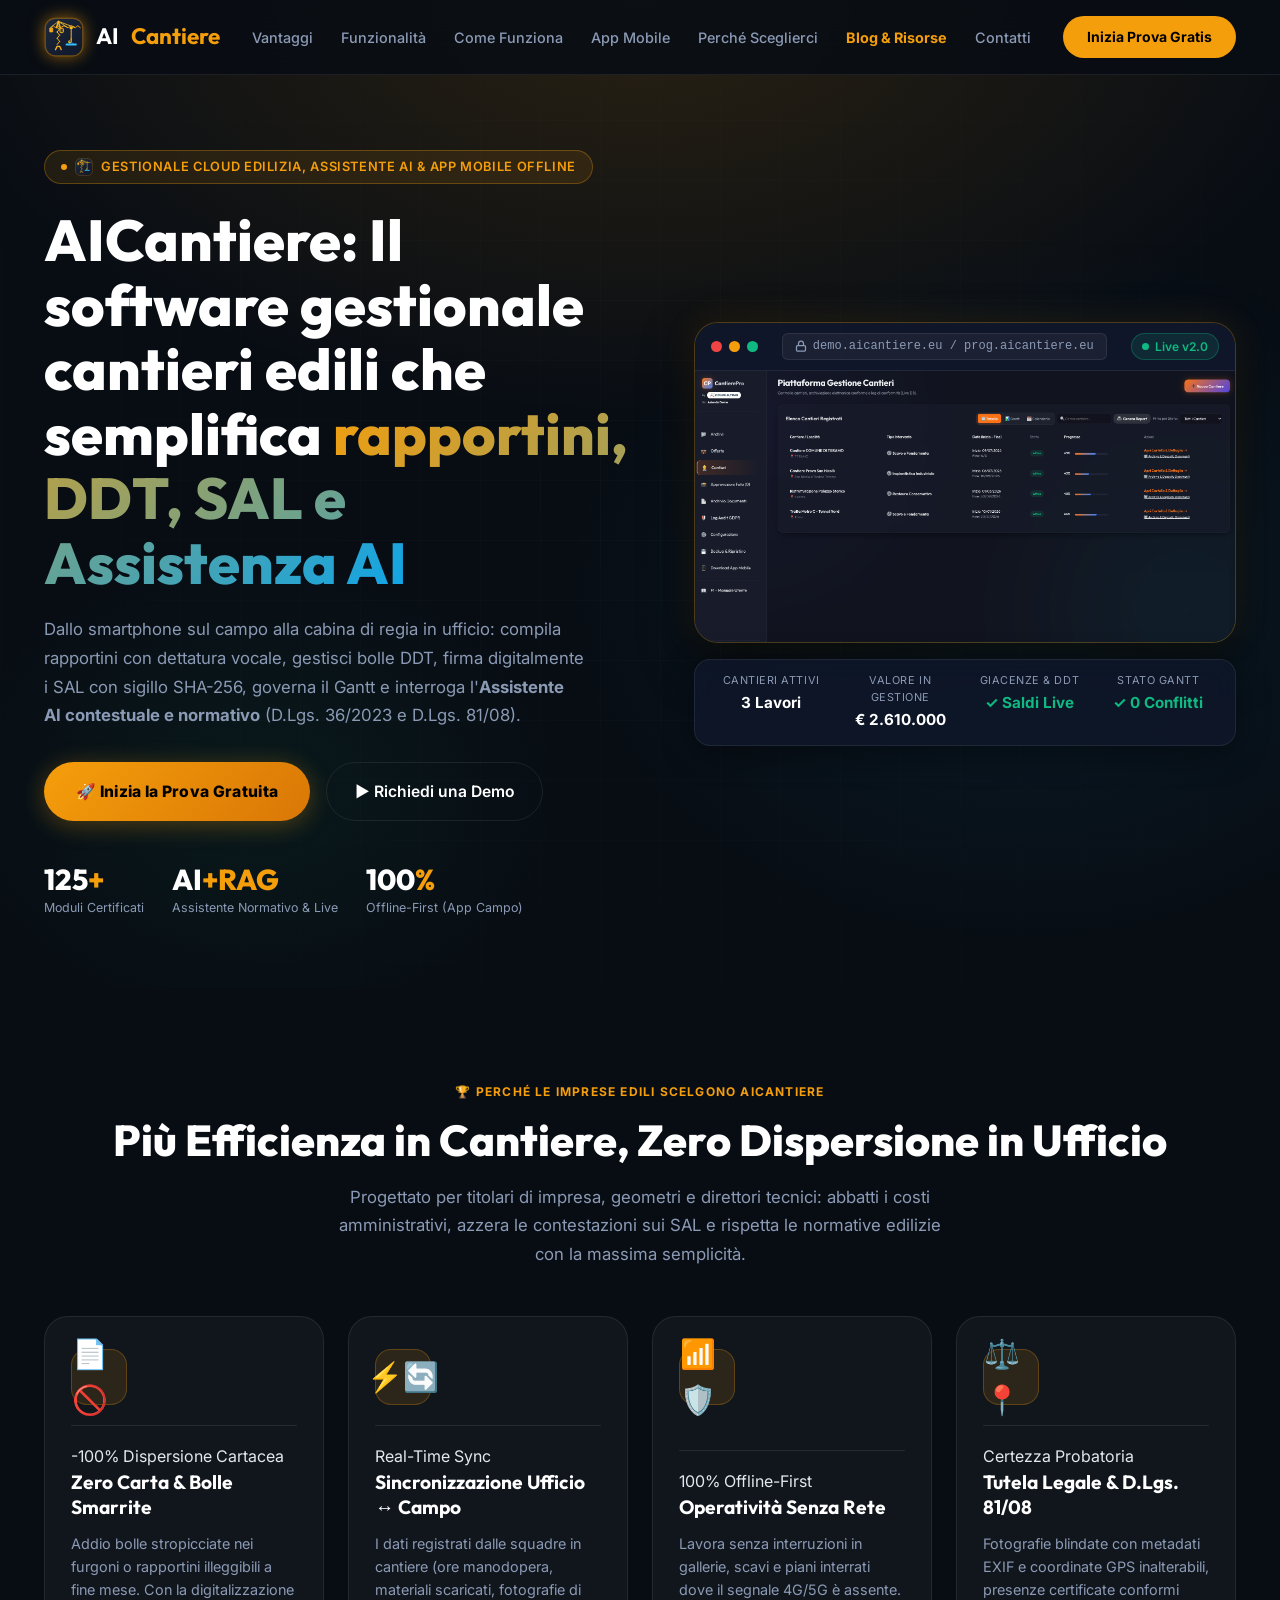
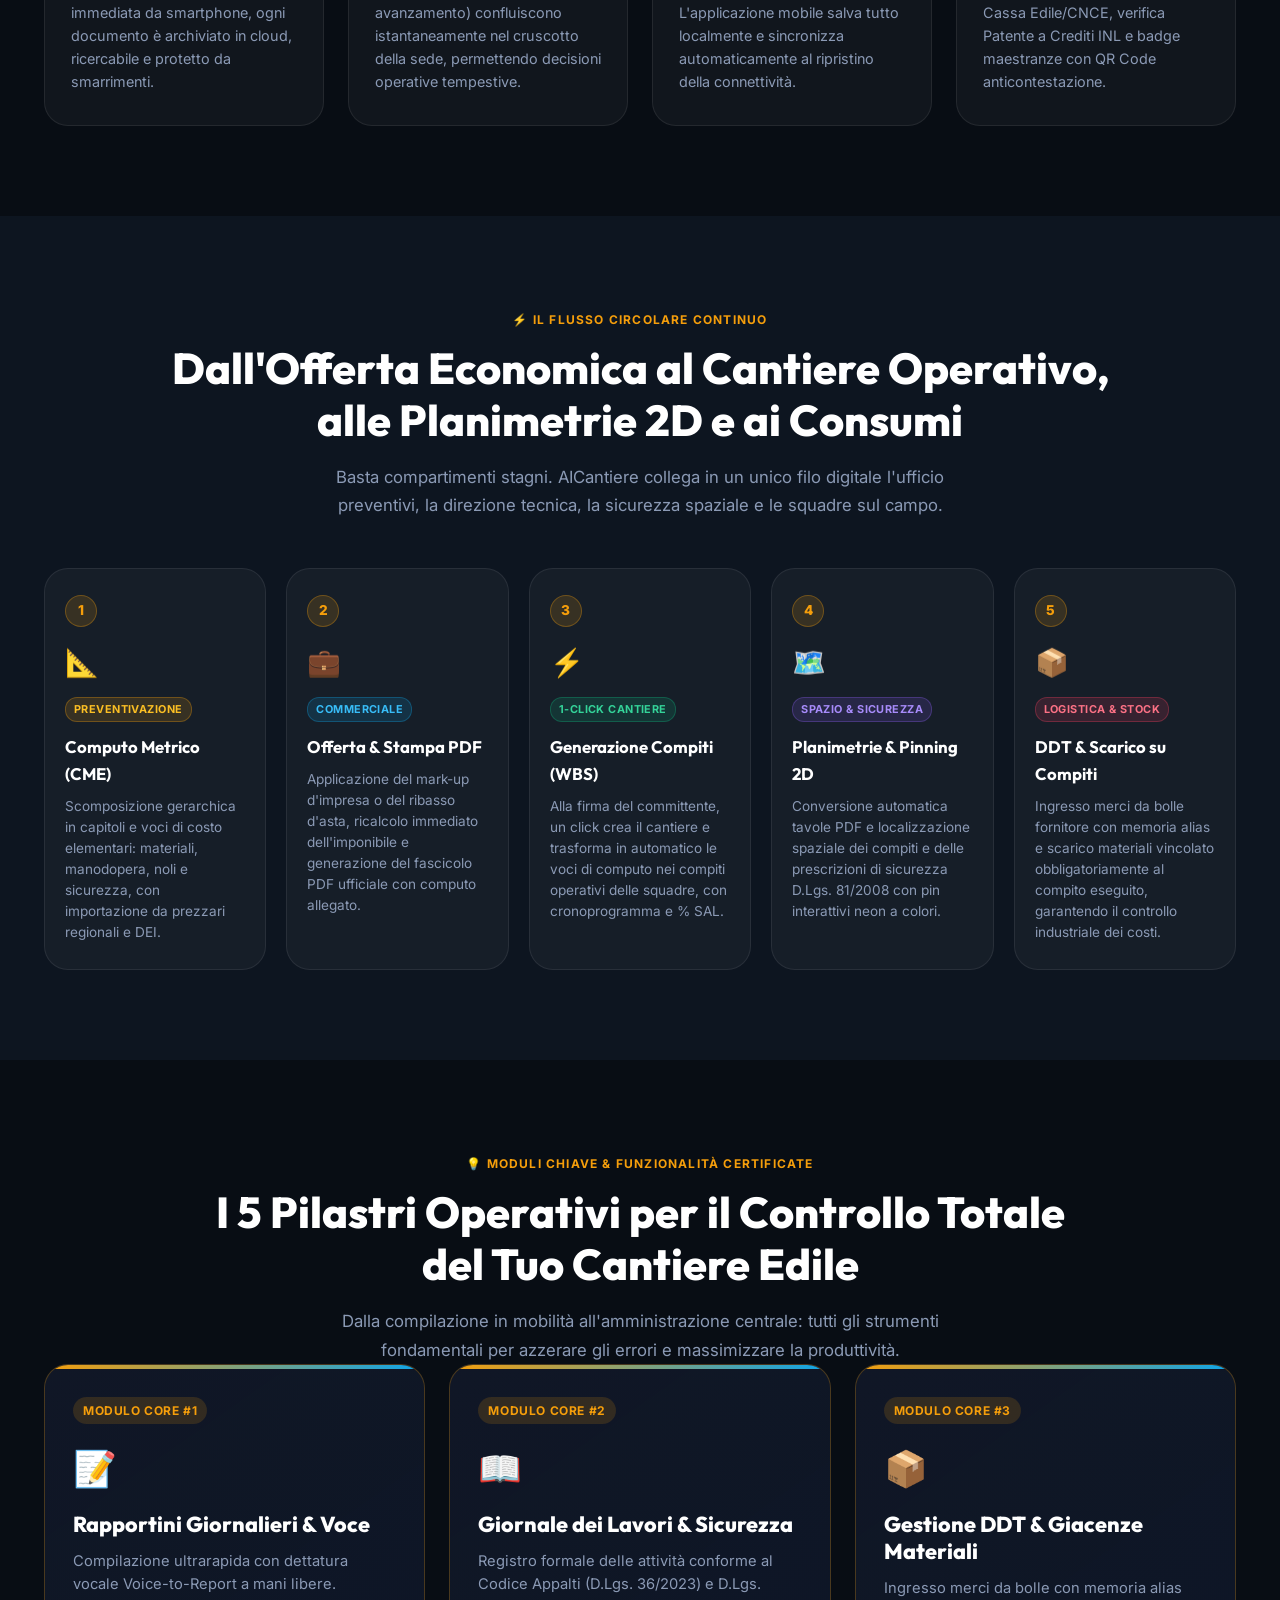
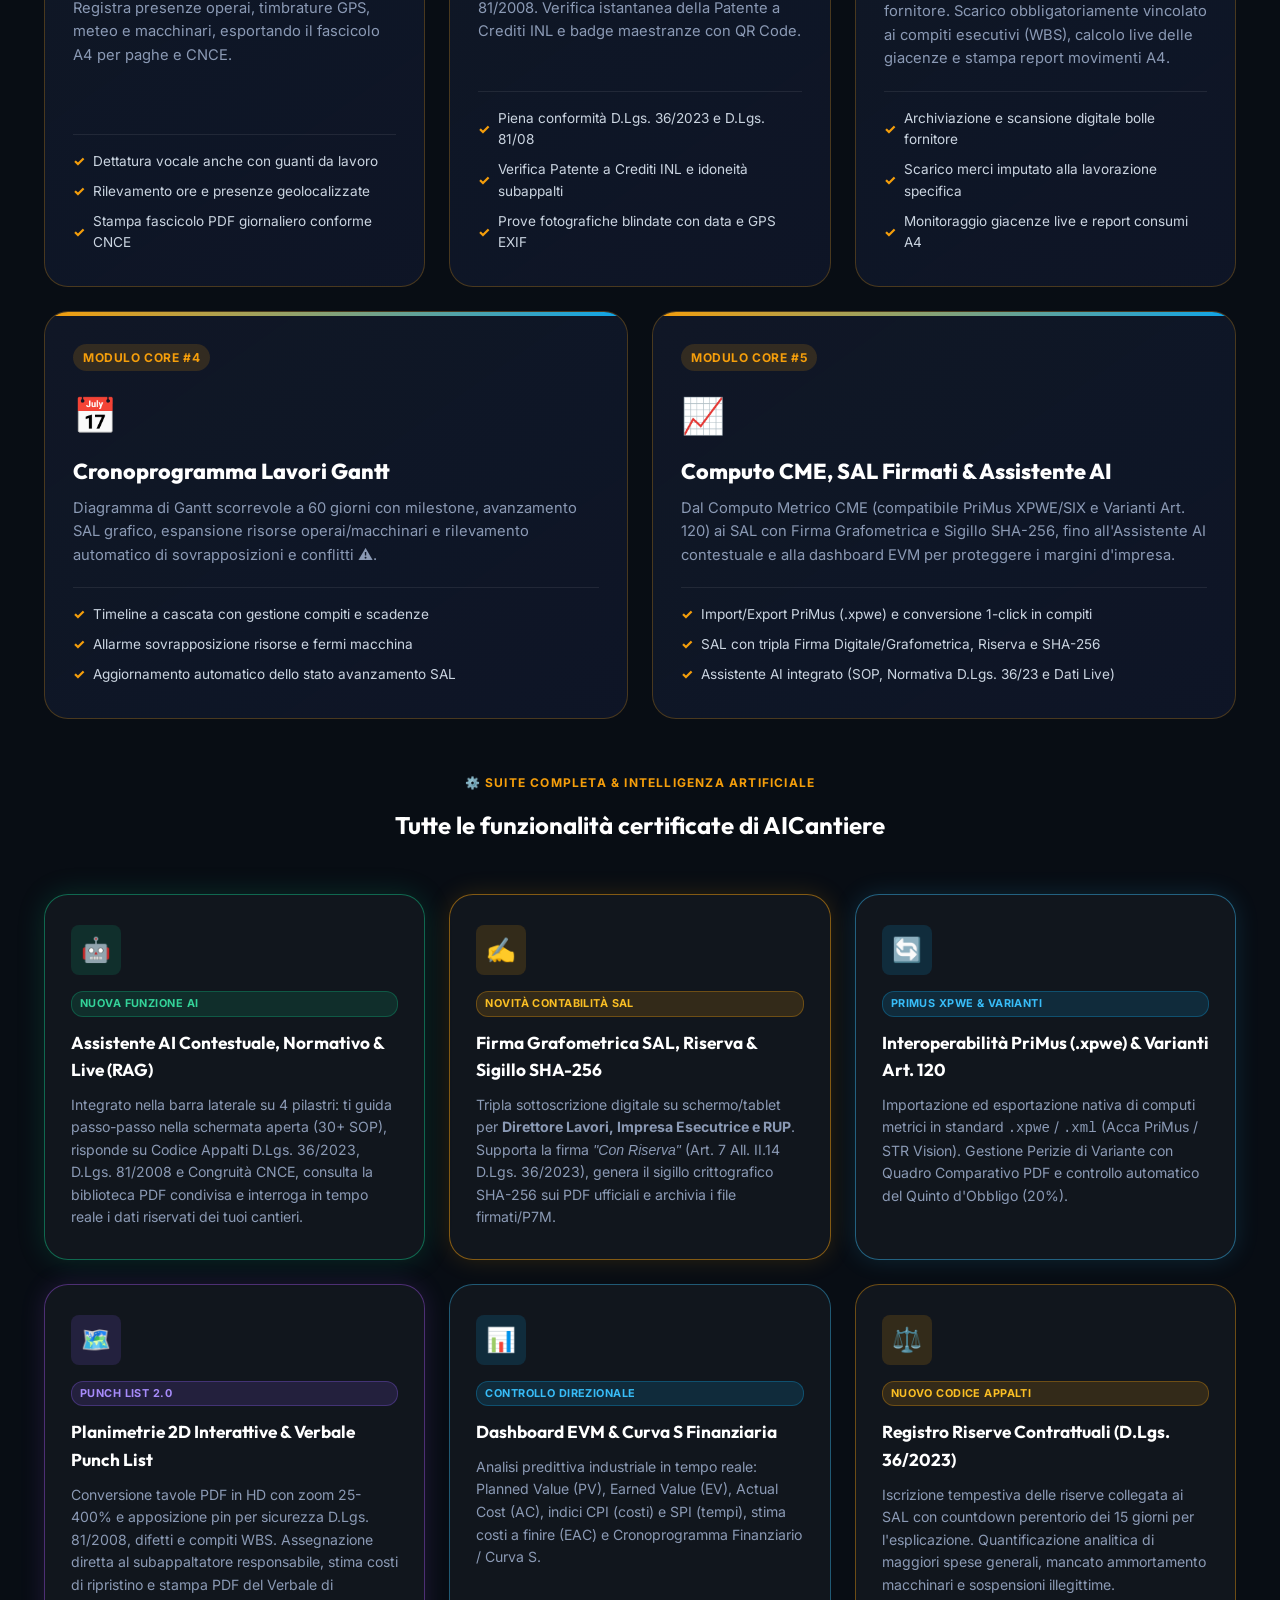
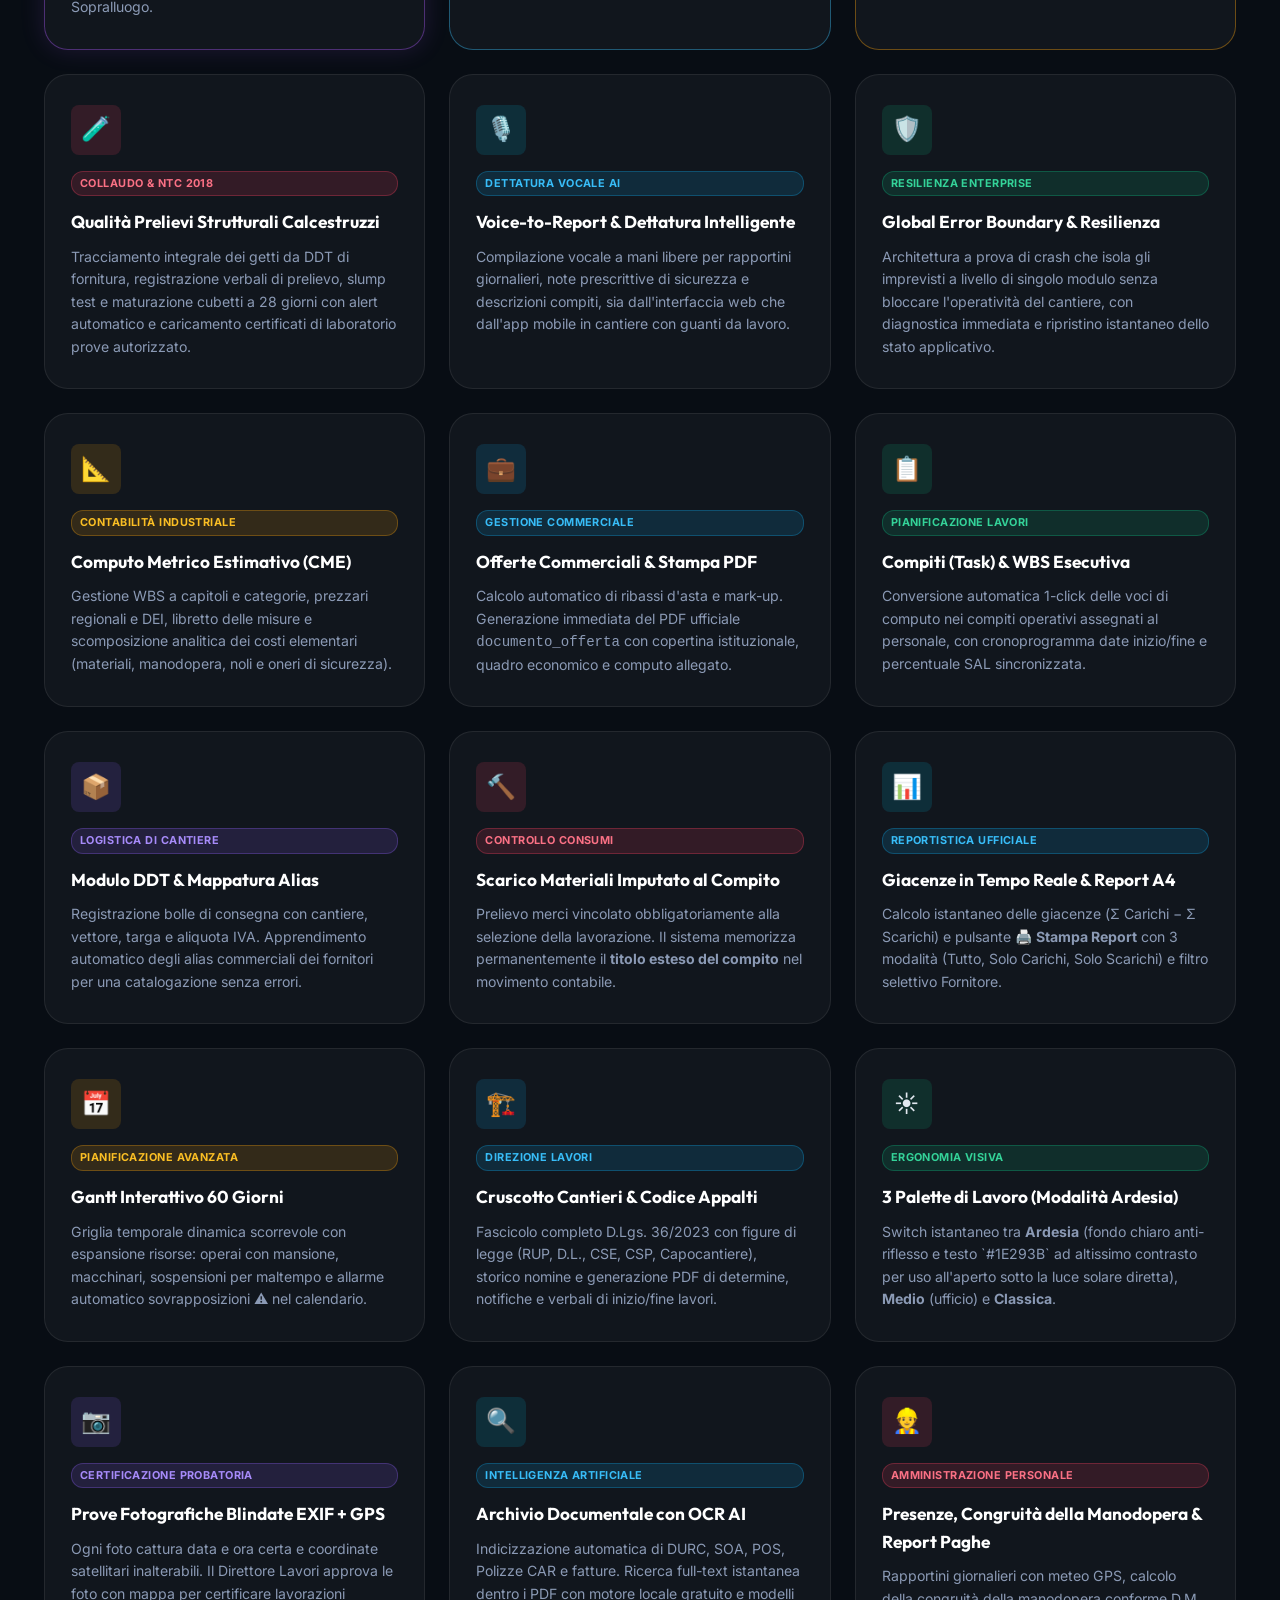
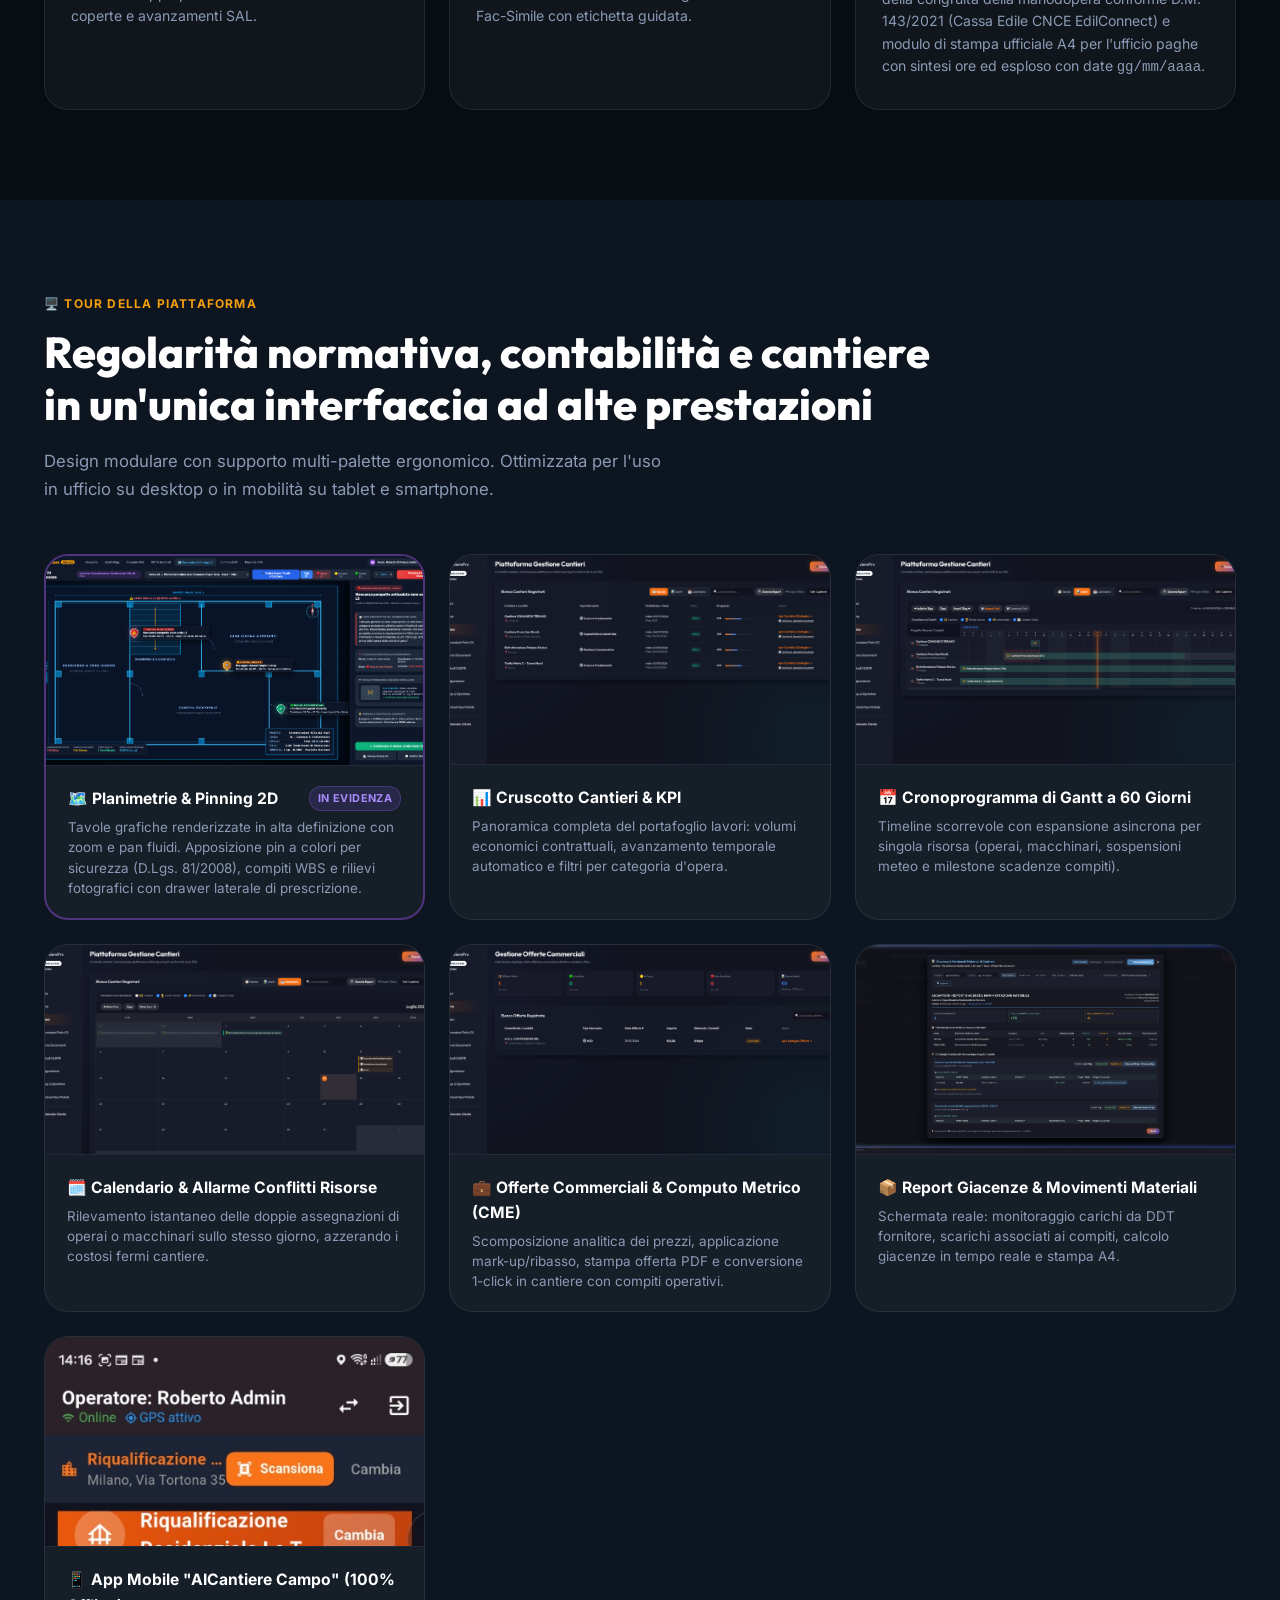
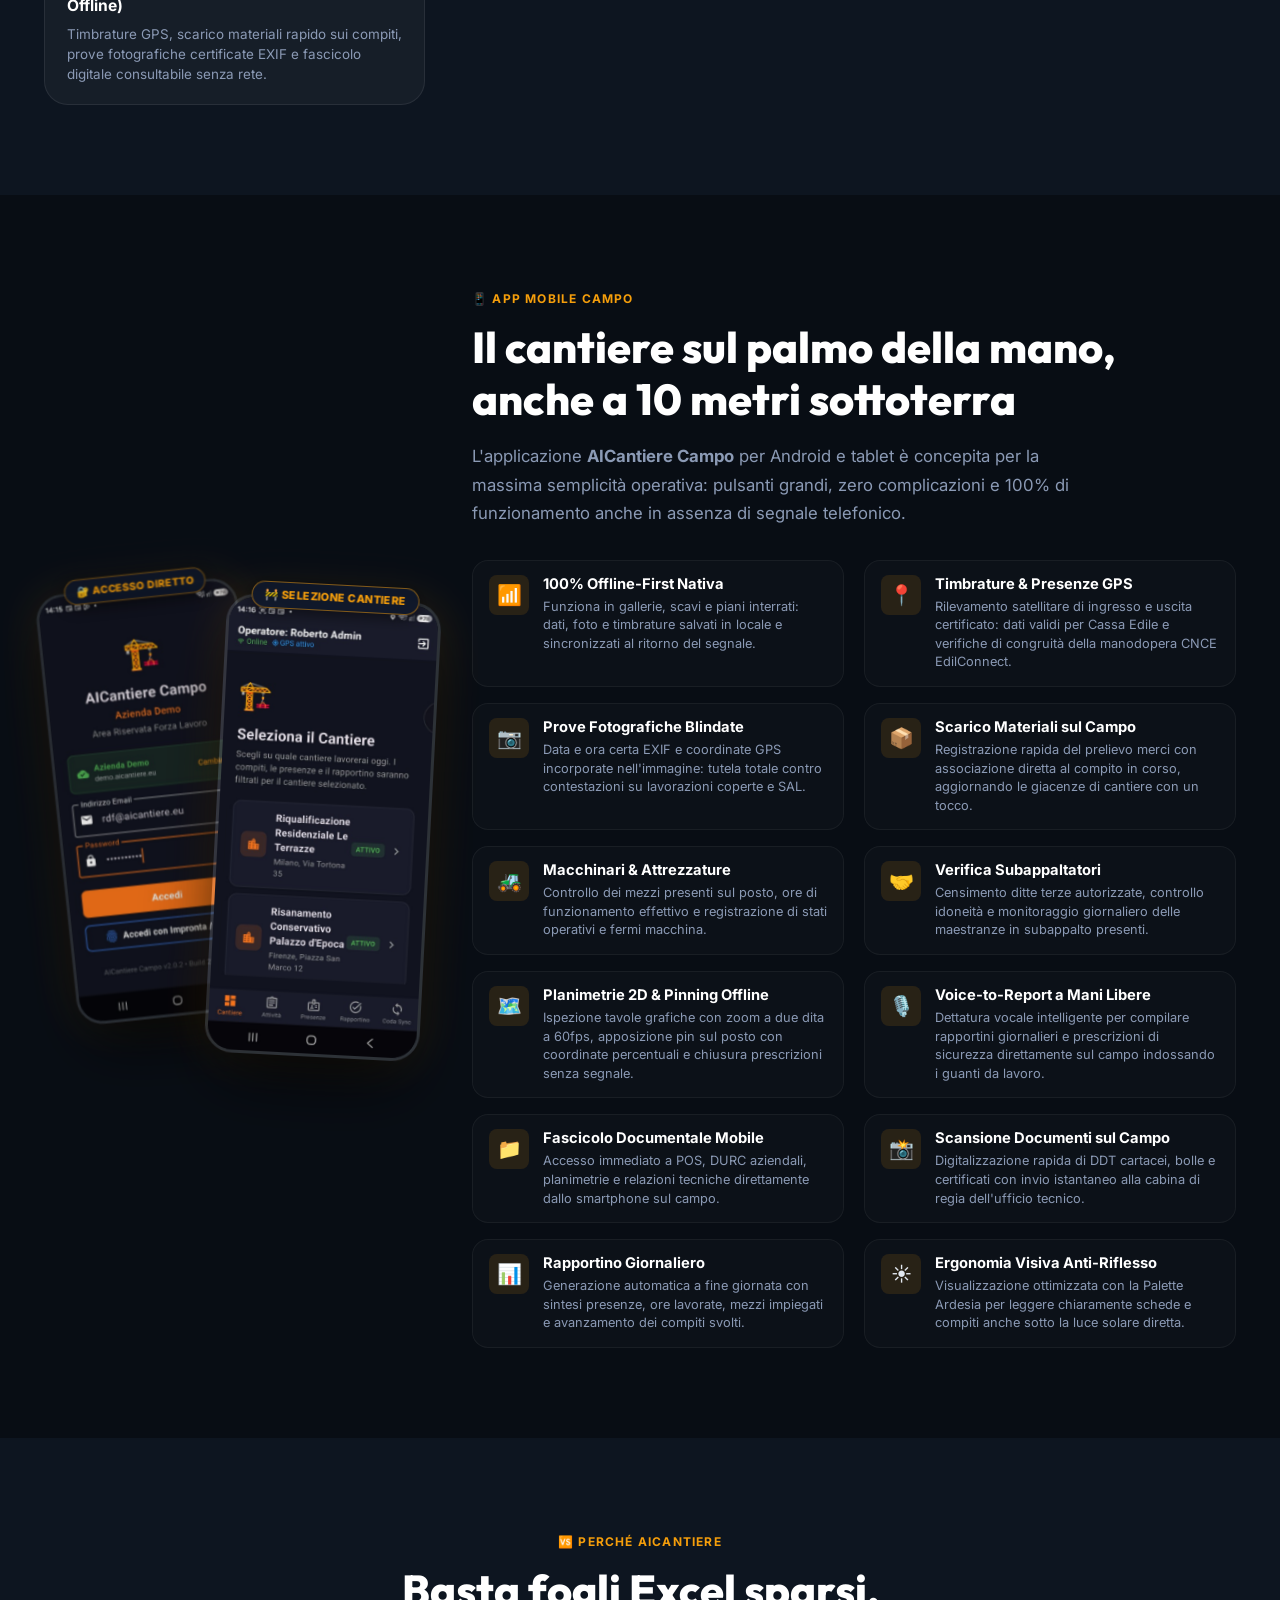
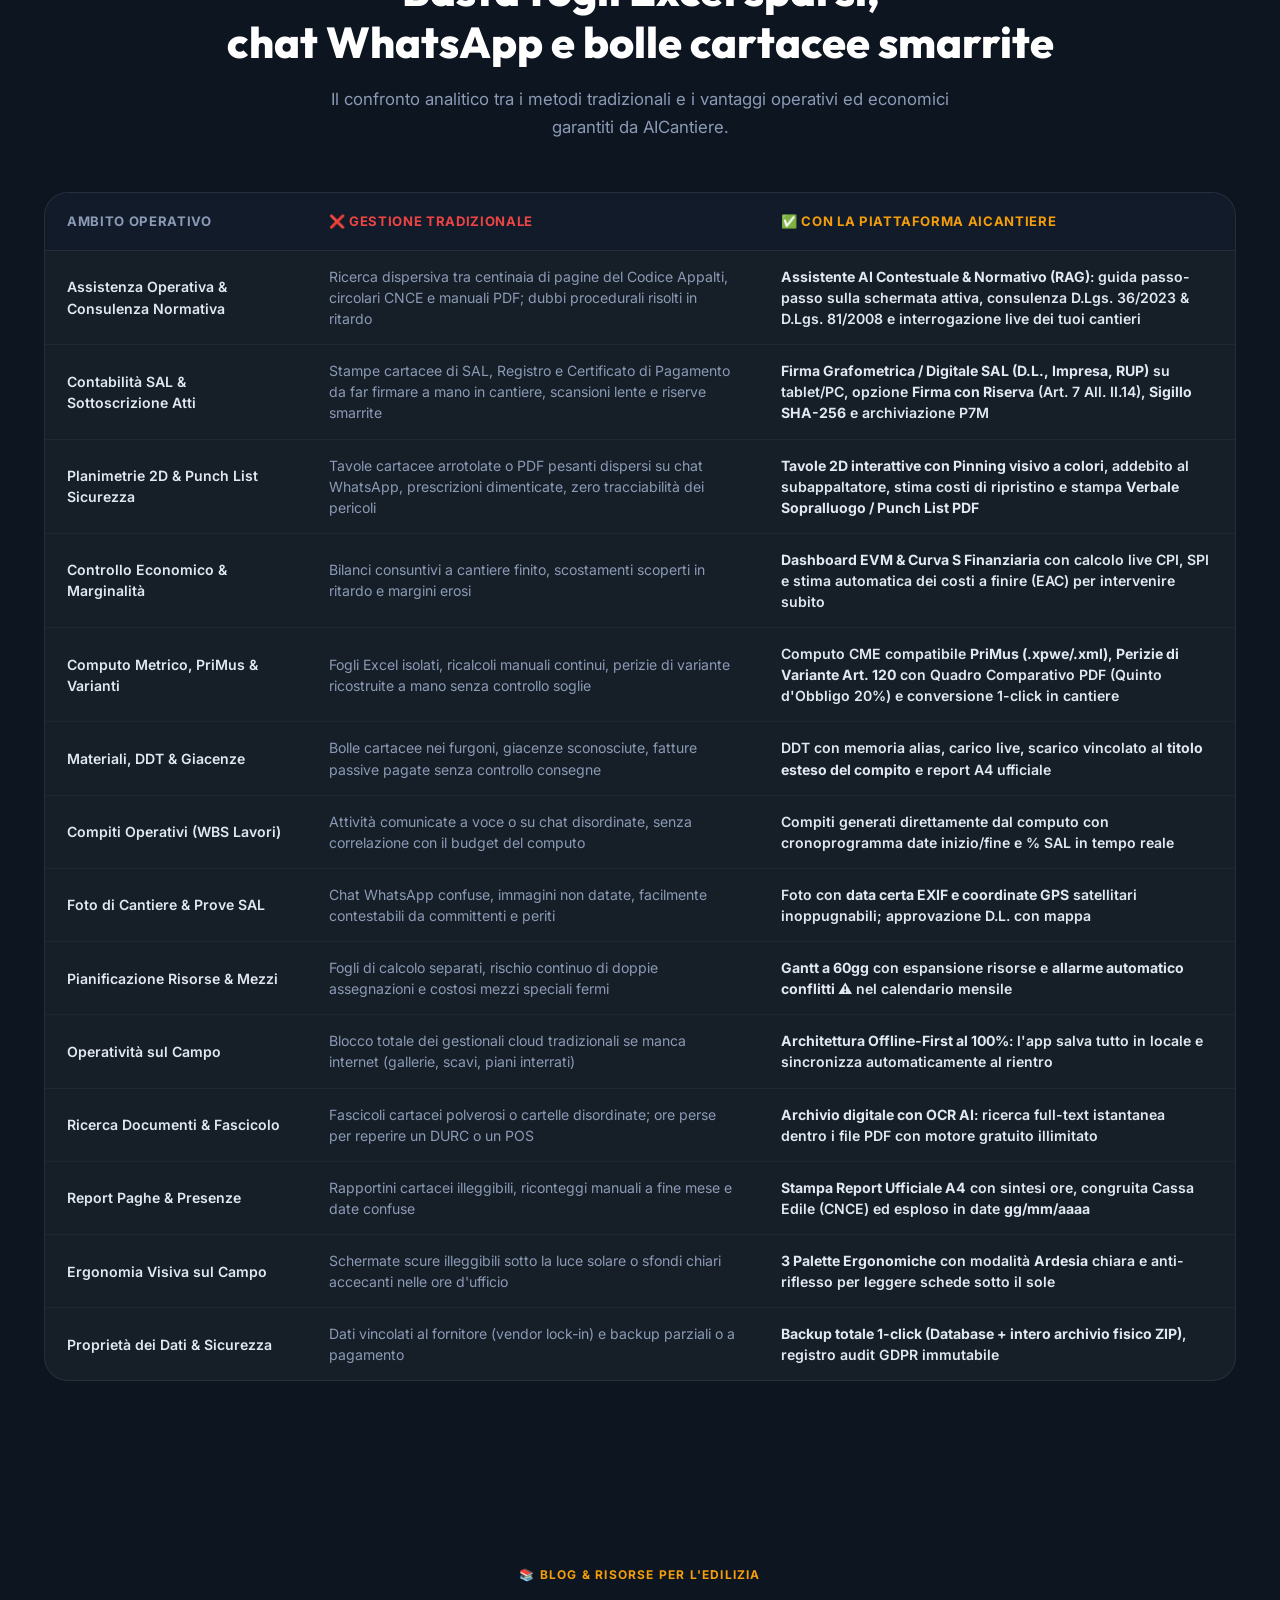
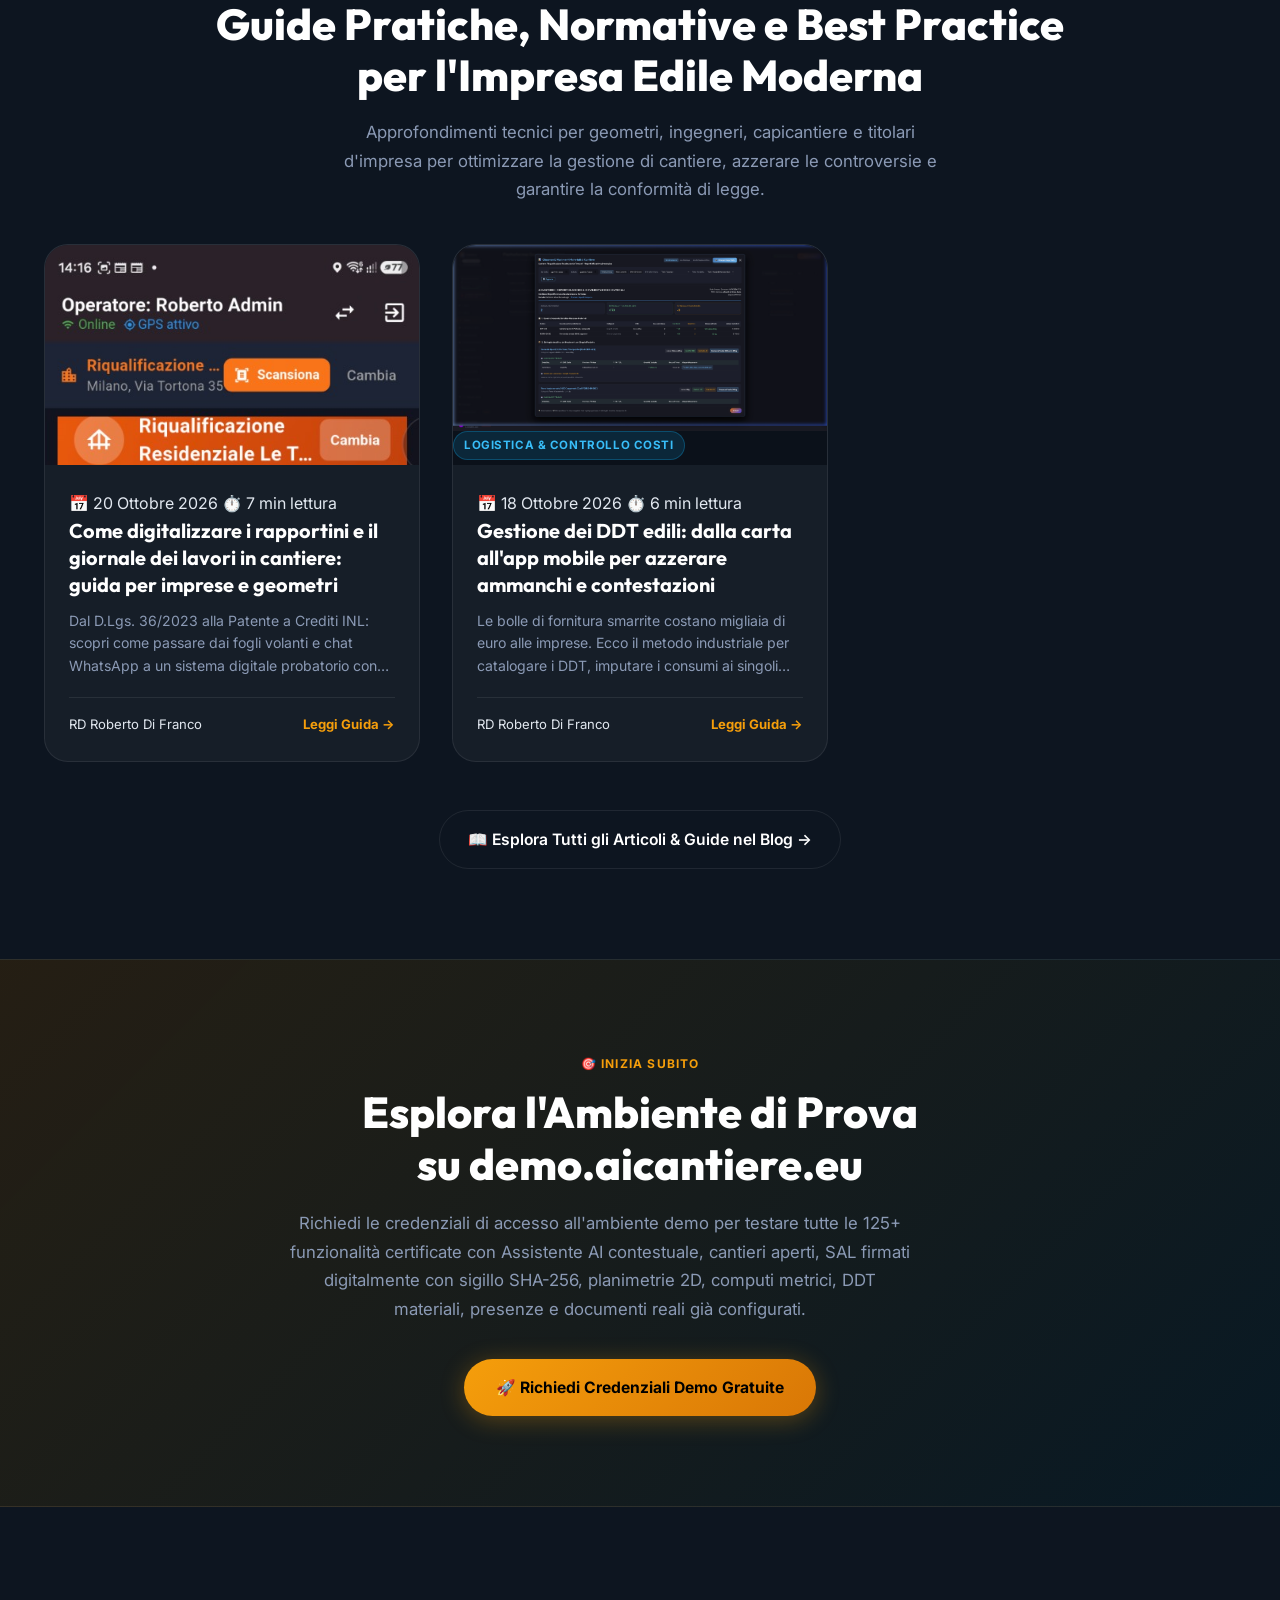
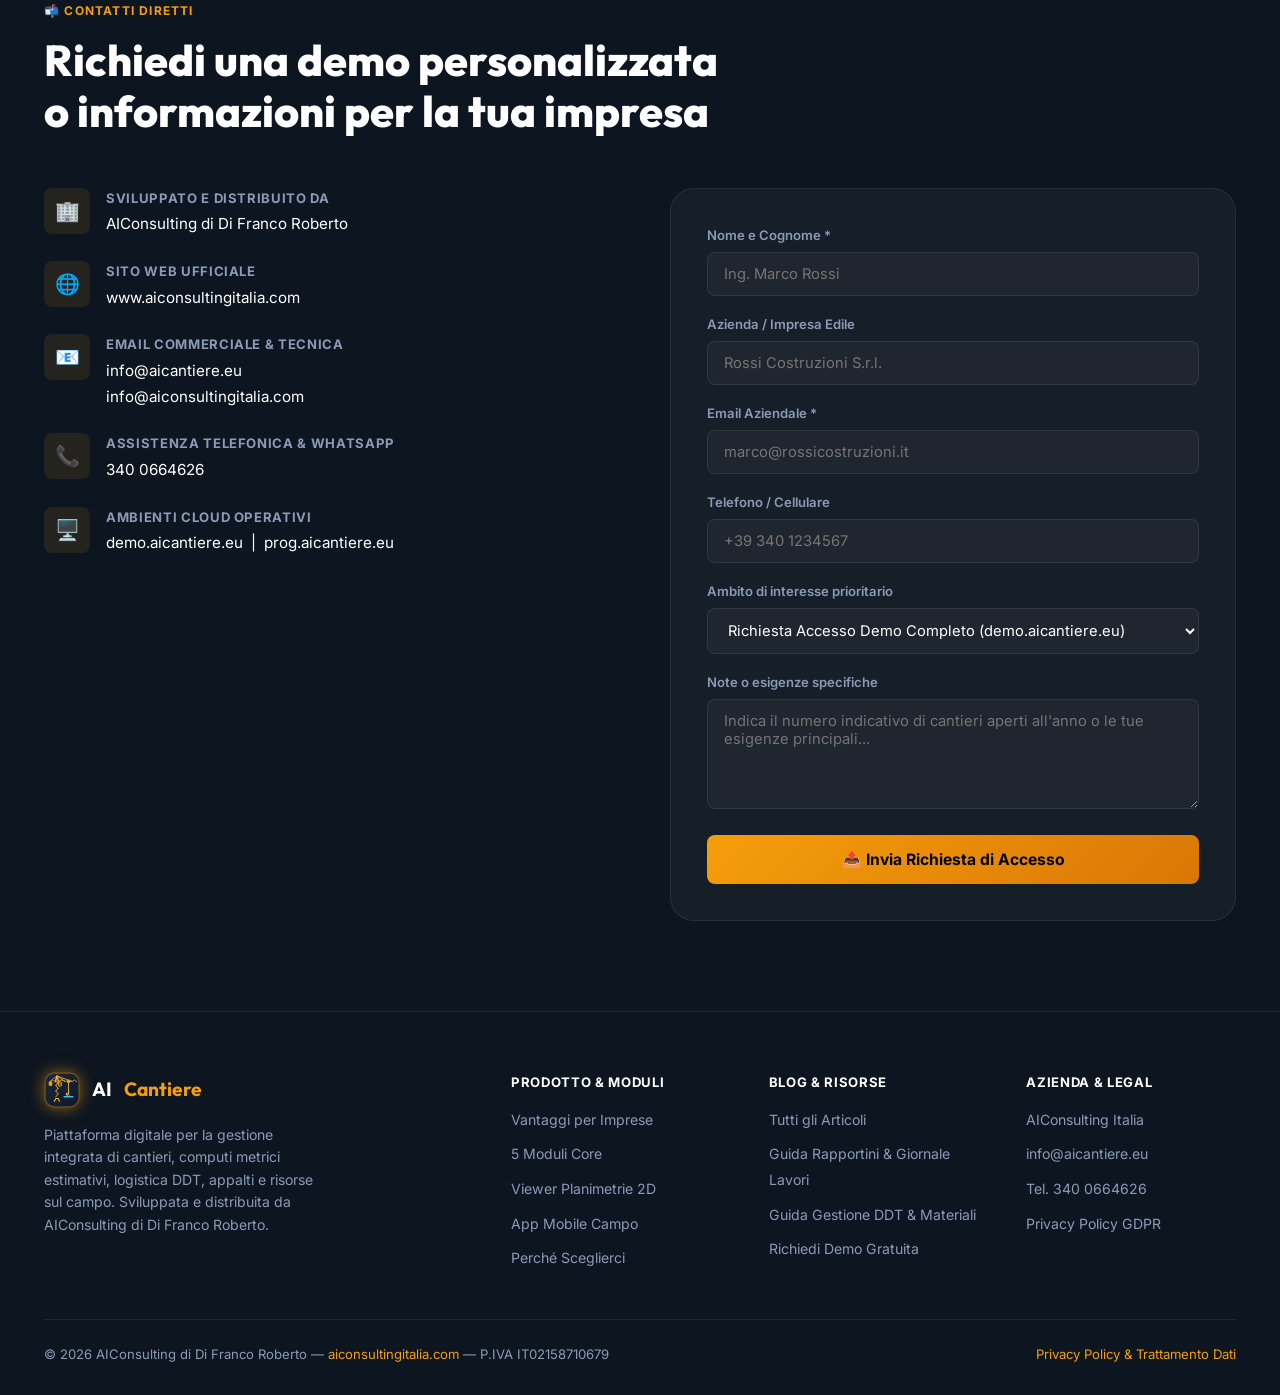
==== commit e710068f: "SEO Fase 1: Redirect 301 canonico su www.aicantiere.eu, ottimizzazione Title e H1 con brand AICantie" ====
--- a/index.html
+++ b/index.html
@@ -4,20 +4,20 @@
 <head>
   <meta charset="UTF-8" />
   <meta name="viewport" content="width=device-width, initial-scale=1.0" />
-  <title>Gestionale Cantieri Edili, Assistente AI, App Rapportini e SAL | AICantiere</title>
+  <title>AICantiere | Software Gestionale Cantieri Edili con Assistente AI &amp; App</title>
   <meta name="description"
-    content="Gestionale per cantieri edili con Assistente AI integrato: rapportini vocali, DDT materiali, contabilità SAL con firma digitale SHA-256, Gantt e sicurezza D.Lgs 81/08." />
+    content="AICantiere è il software gestionale per cantieri edili con Assistente AI integrato: rapportini vocali, DDT materiali, contabilità SAL con firma digitale SHA-256 e app mobile offline." />
   <meta name="keywords"
-    content="software gestione cantieri edili, gestionale cantieri, assistente ai edilizia, app rapportini cantiere, gestione ddt cantiere, firma digitale sal, giornale dei lavori, cronoprogramma gantt edilizia, software cantiere edile, congruità manodopera, job costing cantiere, computo metrico primus xpwe, patente a crediti cantiere" />
+    content="AICantiere, ai cantiere, software gestione cantieri edili, gestionale cantieri, assistente ai edilizia, app rapportini cantiere, gestione ddt cantiere, firma digitale sal, giornale dei lavori, cronoprogramma gantt edilizia, software cantiere edile, congruità manodopera, computo metrico primus xpwe, patente a crediti cantiere" />
   <meta name="author" content="AIConsulting di Di Franco Roberto" />
   <meta name="robots" content="index, follow, max-snippet:-1, max-image-preview:large, max-video-preview:-1" />
 
   <!-- Open Graph / Facebook / LinkedIn -->
   <meta property="og:type" content="website" />
   <meta property="og:url" content="https://www.aicantiere.eu/" />
-  <meta property="og:title" content="Gestionale Cantieri Edili, Assistente AI, App Rapportini e SAL | AICantiere" />
+  <meta property="og:title" content="AICantiere | Software Gestionale Cantieri Edili con Assistente AI &amp; App" />
   <meta property="og:description"
-    content="Gestionale per cantieri edili con Assistente AI contestuale: rapportini vocali, bolle DDT, contabilità SAL con firma grafometrica SHA-256, Gantt e sicurezza D.Lgs 81/08." />
+    content="AICantiere: gestionale per cantieri edili con Assistente AI contestuale, rapportini vocali, bolle DDT, SAL con firma grafometrica SHA-256 e operatività offline-first." />
   <meta property="og:image" content="https://www.aicantiere.eu/assets/images/cantieri.png" />
   <meta property="og:image:width" content="1200" />
   <meta property="og:image:height" content="630" />
@@ -27,9 +27,9 @@
   <!-- Twitter Card -->
   <meta name="twitter:card" content="summary_large_image" />
   <meta name="twitter:url" content="https://www.aicantiere.eu/" />
-  <meta name="twitter:title" content="Gestionale Cantieri Edili, Assistente AI, App Rapportini e SAL | AICantiere" />
+  <meta name="twitter:title" content="AICantiere | Software Gestionale Cantieri Edili con Assistente AI" />
   <meta name="twitter:description"
-    content="Gestionale per cantieri edili con Assistente AI: rapportini giornalieri vocali, DDT materiali, SAL firmati digitalmente e sicurezza D.Lgs 81/08." />
+    content="AICantiere: gestionale cantieri edili con Assistente AI, rapportini giornalieri vocali, DDT materiali, SAL firmati digitalmente e sicurezza D.Lgs 81/08." />
   <meta name="twitter:image" content="https://www.aicantiere.eu/assets/images/cantieri.png" />
 
   <link rel="canonical" href="https://www.aicantiere.eu/" />
@@ -51,10 +51,15 @@
         "@type": "SoftwareApplication",
         "@id": "https://www.aicantiere.eu/#software",
         "name": "AICantiere",
+        "alternateName": ["AI Cantiere", "AICantiere.eu", "Software AICantiere", "Gestionale Cantieri AICantiere"],
         "operatingSystem": "Web Browser, Android, iOS",
         "applicationCategory": "BusinessApplication",
         "applicationSubCategory": "Construction Management Software",
         "url": "https://www.aicantiere.eu/",
+        "sameAs": [
+          "https://www.aiconsultingitalia.com",
+          "https://www.aiconsultingitalia.com/aicantiere.html"
+        ],
         "description": "Il software gestionale per cantieri edili che semplifica rapportini giornalieri, gestione DDT e materiali, cronoprogramma Gantt, contabilità SAL e sicurezza D.Lgs. 81/08 con operatività offline-first.",
         "image": "https://www.aicantiere.eu/assets/images/logo.png",
         "screenshot": "https://www.aicantiere.eu/assets/images/cantieri.png",
@@ -187,7 +192,7 @@
         <div class="hero-text">
           <div class="hero-badge"><img src="assets/images/crane-logo.svg" alt="" class="badge-crane-icon" /> Gestionale Cloud Edilizia, Assistente AI &amp; App Mobile Offline</div>
           <h1 class="hero-title">
-            Il software gestionale per cantieri edili che semplifica <span class="highlight">rapportini, DDT, SAL e Assistenza AI</span> di cantiere
+            AICantiere: Il software gestionale cantieri edili che semplifica <span class="highlight">rapportini, DDT, SAL e Assistenza AI</span>
           </h1>
           <p class="hero-subtitle">
             Dallo smartphone sul campo alla cabina di regia in ufficio: compila rapportini con dettatura vocale, gestisci bolle DDT, firma digitalmente i SAL con sigillo SHA-256, governa il Gantt e interroga l'<strong>Assistente AI contestuale e normativo</strong> (D.Lgs. 36/2023 e D.Lgs. 81/08).
